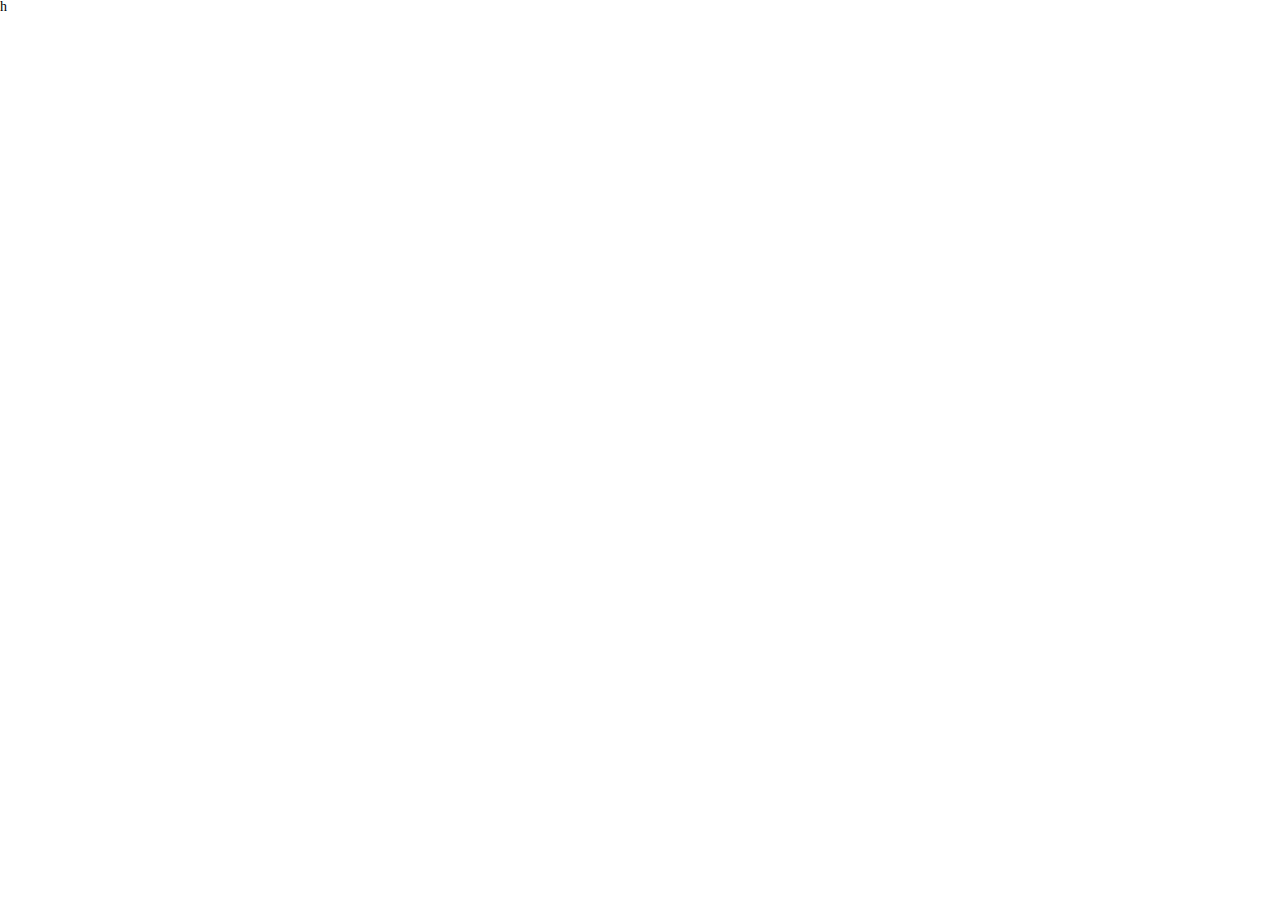
==== index.html @ a2f63a20 "start project" ====
<!DOCTYPE html><html lang="ru"> <head>	<title>Главная</title>	<meta charset="UTF-8">	<meta name="format-detection" content="telephone=no">	<link rel="stylesheet" href="css/style.min.css">	<link rel="shortcut icon" href="favicon.ico">	<!-- <meta name="robots" content="noindex, nofollow"> -->	<!-- <meta name="viewport" content="width=device-width, initial-scale=1.0, maximum-scale=1.0, user-scalable=0"> -->	<meta name="viewport" content="width=device-width, initial-scale=1.0"></head><body>	<div class="wrapper">		<header class="header">	<div class="header__content _container">	</div></header>		<main class="page">			h		</main>		<footer class="footer">	<div class="footer__content _container">	</div></footer>	</div>	<div class="popup popup_popup">	<div class="popup__content">		<div class="popup__body">			<div class="popup__close"></div>		</div>	</div></div><div class="popup popup_massagename-message">	<div class="popup__content">		<div class="popup__body">			<div class="popup__close"></div>		</div>	</div></div><div class="popup popup_video">	<div class="popup__content">		<div class="popup__body">			<div class="popup__close popup__close_video"></div>			<div class="popup__video _video"></div>		</div>	</div></div>	<!-- Swiper --><!-- <script src="https://unpkg.com/swiper/swiper-bundle.min.js"></script> --><script src="js/vendors.min.js"></script><script src="js/app.min.js"></script></body></html>
---- css/style.min.css ----
@charset "UTF-8";*{padding:0;margin:0;border:0}*,:after,:before{-webkit-box-sizing:border-box;box-sizing:border-box}:active,:focus{outline:0}a:active,a:focus{outline:0}aside,footer,header,nav,section{display:block}body,html{height:100%;min-width:320px}body{line-height:1;font-family:"";-ms-text-size-adjust:100%;-moz-text-size-adjust:100%;-webkit-text-size-adjust:100%}button,input,textarea{font-family:""}input::-ms-clear{display:none}button{cursor:pointer}button::-moz-focus-inner{padding:0;border:0}a,a:visited{text-decoration:none}a:hover{text-decoration:none}ul li{list-style:none}img{vertical-align:top}h1,h2,h3,h4,h5,h6{font-weight:inherit;font-size:inherit}body{color:#000;font-size:14px}body._lock{overflow:hidden}.wrapper{width:100%;min-height:100%;overflow:hidden;display:-webkit-box;display:-ms-flexbox;display:flex;-webkit-box-orient:vertical;-webkit-box-direction:normal;-ms-flex-direction:column;flex-direction:column}._container{max-width:1170px;margin:0 auto}.btn{display:-webkit-inline-box;display:-ms-inline-flexbox;display:inline-flex;padding:0 0}.btn._fw{width:100%}.select{position:relative}.select__item{position:relative}.select__title{color:#000;border:1px solid #d9d9d9;background-color:#fff;cursor:pointer;border-radius:4px}.select__value{display:-webkit-box;display:-ms-flexbox;display:flex;font-size:14px;height:30px;padding:0 15px;-webkit-box-align:center;-ms-flex-align:center;align-items:center;-webkit-box-pack:justify;-ms-flex-pack:justify;justify-content:space-between;-webkit-box-orient:horizontal;-webkit-box-direction:reverse;-ms-flex-direction:row-reverse;flex-direction:row-reverse}.select__value span{height:1em;overflow:hidden;display:-webkit-box;-webkit-line-clamp:1;-webkit-box-orient:vertical}.select__value:before{content:"";display:inline-block;-webkit-transition:all .3s ease 0s;-o-transition:all .3s ease 0s;transition:all .3s ease 0s;width:11px;height:7px;background:url(../img/icons/select.svg) center/100% no-repeat}.select__input{width:100%;background-color:transparent;height:100%}.select__options{color:#000;display:none;position:absolute;top:29px;border-radius:0 0 4px 4px;min-width:100%;left:0;background-color:#fff;border-top:0;border:1px solid #d9d9d9;border-top:0;font-size:14px;padding:10px 0 5px 0}.select__option{cursor:pointer;padding:5px 15px;margin:0}.select._active{z-index:5}.select._active .select__value:before{-webkit-transform:rotate(-180deg);-ms-transform:rotate(-180deg);transform:rotate(-180deg)}.select._active .select__options{display:block}input[type=email],input[type=tel],input[type=text],textarea{-webkit-appearance:none;-moz-appearance:none;appearance:none}.input{border-radius:0!important;width:100%;display:block;padding:0 20px}textarea.input{resize:none;padding:0 0}.checkbox{position:relative}.checkbox__input{position:absolute;width:0;height:0;opacity:0;visibility:hidden}.checkbox__input:checked+.checkbox__text:before{background:#fff url(../img/icons/check.svg) center no-repeat}.checkbox__text{display:-webkit-inline-box;display:-ms-inline-flexbox;display:inline-flex;-webkit-box-align:center;-ms-flex-align:center;align-items:center;position:relative;font-size:16px;color:#fff;letter-spacing:-.3px;line-height:calc(20 / 16);cursor:pointer}.checkbox__text:before{content:"";-ms-flex-item-align:start;align-self:flex-start;margin:0 14px 0 0;-webkit-box-flex:0;-ms-flex:0 0 20px;flex:0 0 20px;left:0;top:0;width:20px;height:18px;background:#fff;border:1px solid #a7a9ac}.checkbox a{color:#fff;text-decoration:underline}.checkbox._error .checkbox__text:before{border:1px solid #ee1212}.options{display:-webkit-box;display:-ms-flexbox;display:flex;-webkit-box-orient:vertical;-webkit-box-direction:normal;-ms-flex-direction:column;flex-direction:column;-webkit-box-align:start;-ms-flex-align:start;align-items:flex-start}.options__item{position:relative;cursor:pointer}.options__input{position:absolute;width:0;height:0;opacity:0;left:0;top:0;visibility:hidden}.options__input:checked+.options__text:after{-webkit-transform:scale(1);-ms-transform:scale(1);transform:scale(1)}.options__text{display:-webkit-inline-box;display:-ms-inline-flexbox;display:inline-flex;-webkit-box-align:center;-ms-flex-align:center;align-items:center;position:relative;font-size:16px;color:#fff;letter-spacing:-.3px;line-height:calc(20 / 16)}.options__text:before{content:"";-ms-flex-item-align:start;align-self:flex-start;margin:0 14px 0 0;-webkit-box-flex:0;-ms-flex:0 0 20px;flex:0 0 20px;left:0;top:0;border-radius:50%;width:20px;height:18px;background:#fff;border:1px solid #a7a9ac}.options__text:after{content:"";-webkit-transition:all .3s ease 0s;-o-transition:all .3s ease 0s;transition:all .3s ease 0s;-webkit-transform:scale(0);-ms-transform:scale(0);transform:scale(0);width:10px;height:10px;border-radius:50%;background-color:#77243a;position:absolute;left:5px;top:4px}.rating{display:-webkit-box;display:-ms-flexbox;display:flex;-webkit-box-align:end;-ms-flex-align:end;align-items:flex-end;font-size:40px;line-height:.75;-webkit-transition:opacity .3s ease 0s;-o-transition:opacity .3s ease 0s;transition:opacity .3s ease 0s}.rating.rating_sending{opacity:.2}.rating.rating_set .rating__active,.rating.rating_set .rating__item{cursor:pointer}.rating__body{position:relative}.rating__body::before{content:"★★★★★";display:block}.rating__active{position:absolute;width:0%;height:100%;top:0;left:0;overflow:hidden}.rating__active::before{content:"★★★★★";position:absolute;width:100%;height:100%;top:0;left:0;color:#ffd300}.rating__items{display:-webkit-box;display:-ms-flexbox;display:flex;position:absolute;width:100%;height:100%;top:0;left:0}.rating__item{-webkit-box-flex:0;-ms-flex:0 0 20%;flex:0 0 20%;height:100%;opacity:0}.rating__value{font-size:50%;line-height:1;padding:0 0 0 10px}.quantity{width:88px;height:40px;display:-webkit-box;display:-ms-flexbox;display:flex;border:1px solid rgba(166,166,166,.45)}.quantity__button{-webkit-box-flex:0;-ms-flex:0 0 30px;flex:0 0 30px;position:relative;cursor:pointer}.quantity__button::after,.quantity__button::before{content:"";position:absolute;top:50%;left:50%;-webkit-transition:all .3s ease 0s;-o-transition:all .3s ease 0s;transition:all .3s ease 0s;margin:0 0 0 -4.5px;background-color:#a6a6a6;width:9px;height:1px}.quantity__button_plus::before{-webkit-transform:rotate(-90deg);-ms-transform:rotate(-90deg);transform:rotate(-90deg)}.quantity__input{-webkit-box-flex:1;-ms-flex:1 1 auto;flex:1 1 auto}.quantity__input input{height:100%;color:#a6a6a6;font-size:12px;width:100%;text-align:center}.row:after{display:block;content:"";clear:both}.rub:after{content:"₽"}ol.counter{list-style-type:none;counter-reset:item}ol.counter li{position:relative;padding:0 0 0 45px}ol.counter li:before{counter-increment:item;content:counter(item);position:absolute;left:0;top:0;color:#818181;font-size:14px;font-weight:700;text-align:center;line-height:26px;border-radius:50%;width:28px;height:28px;border:1px solid #4274bb}.ellipsis{display:block;overflow:hidden;width:100%;white-space:nowrap;-o-text-overflow:ellipsis;text-overflow:ellipsis}.es{overflow:hidden;white-space:nowrap;-o-text-overflow:ellipsis;text-overflow:ellipsis}.table{display:table;font-size:0;width:100%}.trow{display:table-row}.cell{display:table-cell}.cell.full{width:100%}._ibg{position:relative}._ibg img{position:absolute;width:100%;height:100%;top:0;left:0;-o-object-fit:cover;object-fit:cover}body.ie ._ibg{background-position:center;background-size:cover;background-repeat:no-repeat}body.ie ._ibg img{width:0;height:0;opacity:0;visibility:hidden}._video{position:relative;overflow:hidden;height:0;padding-bottom:56.25%}._video embed,._video iframe,._video object,._video video{position:absolute;top:0;left:0;width:100%;height:100%}.videobg embed,.videobg iframe,.videobg object,.videobg video{position:fixed;top:50%;left:50%;min-width:100%;min-height:100%;width:auto;height:auto;z-index:-100;-webkit-transform:translateX(-50%) translateY(-50%);-ms-transform:translateX(-50%) translateY(-50%);transform:translateX(-50%) translateY(-50%);background-size:cover}._more-content{-webkit-transition:all .3s ease 0s;-o-transition:all .3s ease 0s;transition:all .3s ease 0s;overflow:hidden}._more-link{cursor:pointer}._more-link span{font-style:normal}._more-link span:first-child{display:block}._more-link span:last-child{display:none}._more-link._active span{font-style:normal}._more-link._active span:first-child{display:none}._more-link._active span:last-child{display:block}#map{background:url(../img/icons/loading.gif) center/50px no-repeat}._swiper{overflow:hidden}._swiper .swiper-wrapper{width:100%;height:100%;-webkit-box-sizing:content-box;box-sizing:content-box;display:-webkit-box;display:-ms-flexbox;display:flex;position:relative}._swiper.swiper-container-vertical .swiper-wrapper{-webkit-box-orient:vertical;-webkit-box-direction:normal;-ms-flex-direction:column;flex-direction:column}._swiper.swiper-container-autoheight .swiper-wrapper{-webkit-box-align:start;-ms-flex-align:start;align-items:flex-start}.swiper-container-initialized .swiper-slide{-ms-flex-negative:0;flex-shrink:0}.swiper-container-android .swiper-slide,.swiper-container-android .swiper-wrapper{-webkit-transform:translate3d(0,0,0);transform:translate3d(0,0,0)}.swiper-button-lock{display:none!important}._tabs-block{display:none}._tabs-block._active{display:block}.mirror{-webkit-transform:scale(-1,1);-ms-transform:scale(-1,1);transform:scale(-1,1)}.nicescroll-rails{z-index:1000!important}._custom-scroll{position:fixed;right:0;top:0;width:3px;height:100%;z-index:1000}._custom-scroll__line{background-color:rgba(0,0,0,.5);border-radius:3px 0 0 3px;position:relative;left:0;top:0;width:100%}.popup{-webkit-overflow-scrolling:touch;z-index:100;padding:30px 10px;position:fixed;top:0;left:0;width:100%;height:100%;-webkit-transition:visibility .8s ease 0s;-o-transition:visibility .8s ease 0s;transition:visibility .8s ease 0s;visibility:hidden}.popup::before{content:"";background-color:rgba(0,0,0,.9);position:fixed;width:100%;height:100%;top:0;left:0;opacity:0;-webkit-transition:opacity .8s ease 0s;-o-transition:opacity .8s ease 0s;transition:opacity .8s ease 0s}.popup.show{visibility:visible;overflow:auto}.popup.show::before{opacity:1}.popup.show .popup__body{-webkit-transform:scale(1);-ms-transform:scale(1);transform:scale(1)}.popup._active{overflow:auto;visibility:visible}.popup._active::before{opacity:1}.popup._active .popup__body{-webkit-transition:all .3s ease .2s;-o-transition:all .3s ease .2s;transition:all .3s ease .2s;-webkit-transform:scale(1);-ms-transform:scale(1);transform:scale(1)}.popup__content{display:-webkit-box;display:-ms-flexbox;display:flex;-webkit-box-orient:vertical;-webkit-box-direction:normal;-ms-flex-direction:column;flex-direction:column;-webkit-box-align:center;-ms-flex-align:center;align-items:center;min-height:100%;-webkit-box-flex:1;-ms-flex:1 1 auto;flex:1 1 auto;width:100%;display:flex;-webkit-box-pack:center;-ms-flex-pack:center;justify-content:center;align-items:center}.popup__body{-webkit-transform:scale(0);-ms-transform:scale(0);transform:scale(0);-webkit-transition:all .3s ease 0s;-o-transition:all .3s ease 0s;transition:all .3s ease 0s;background-color:#fff;padding:50px;width:100%;max-width:800px}.popup__close{width:15px;height:15px;position:absolute;top:0;right:0;cursor:pointer;z-index:30;background:url(../img/icons/close.svg) 0 0 no-repeat}.page{-webkit-box-flex:1;-ms-flex:1 1 auto;flex:1 1 auto}@media (min-width:991.98px){.quantity__button:hover::after,.quantity__button:hover::before{background-color:rgba(0,0,0,.5)}}@media (min-width:992px){.select__option:hover{background:#d9d9d9}.checkbox a:hover{text-decoration:none}}@media (max-width:1182px){._container{max-width:970px}}@media (max-width:991.98px){._container{max-width:750px}.select__title{font-size:18px}.select__options{font-size:18px}}@media (max-width:767.98px){._container{max-width:none;padding:0 10px}}
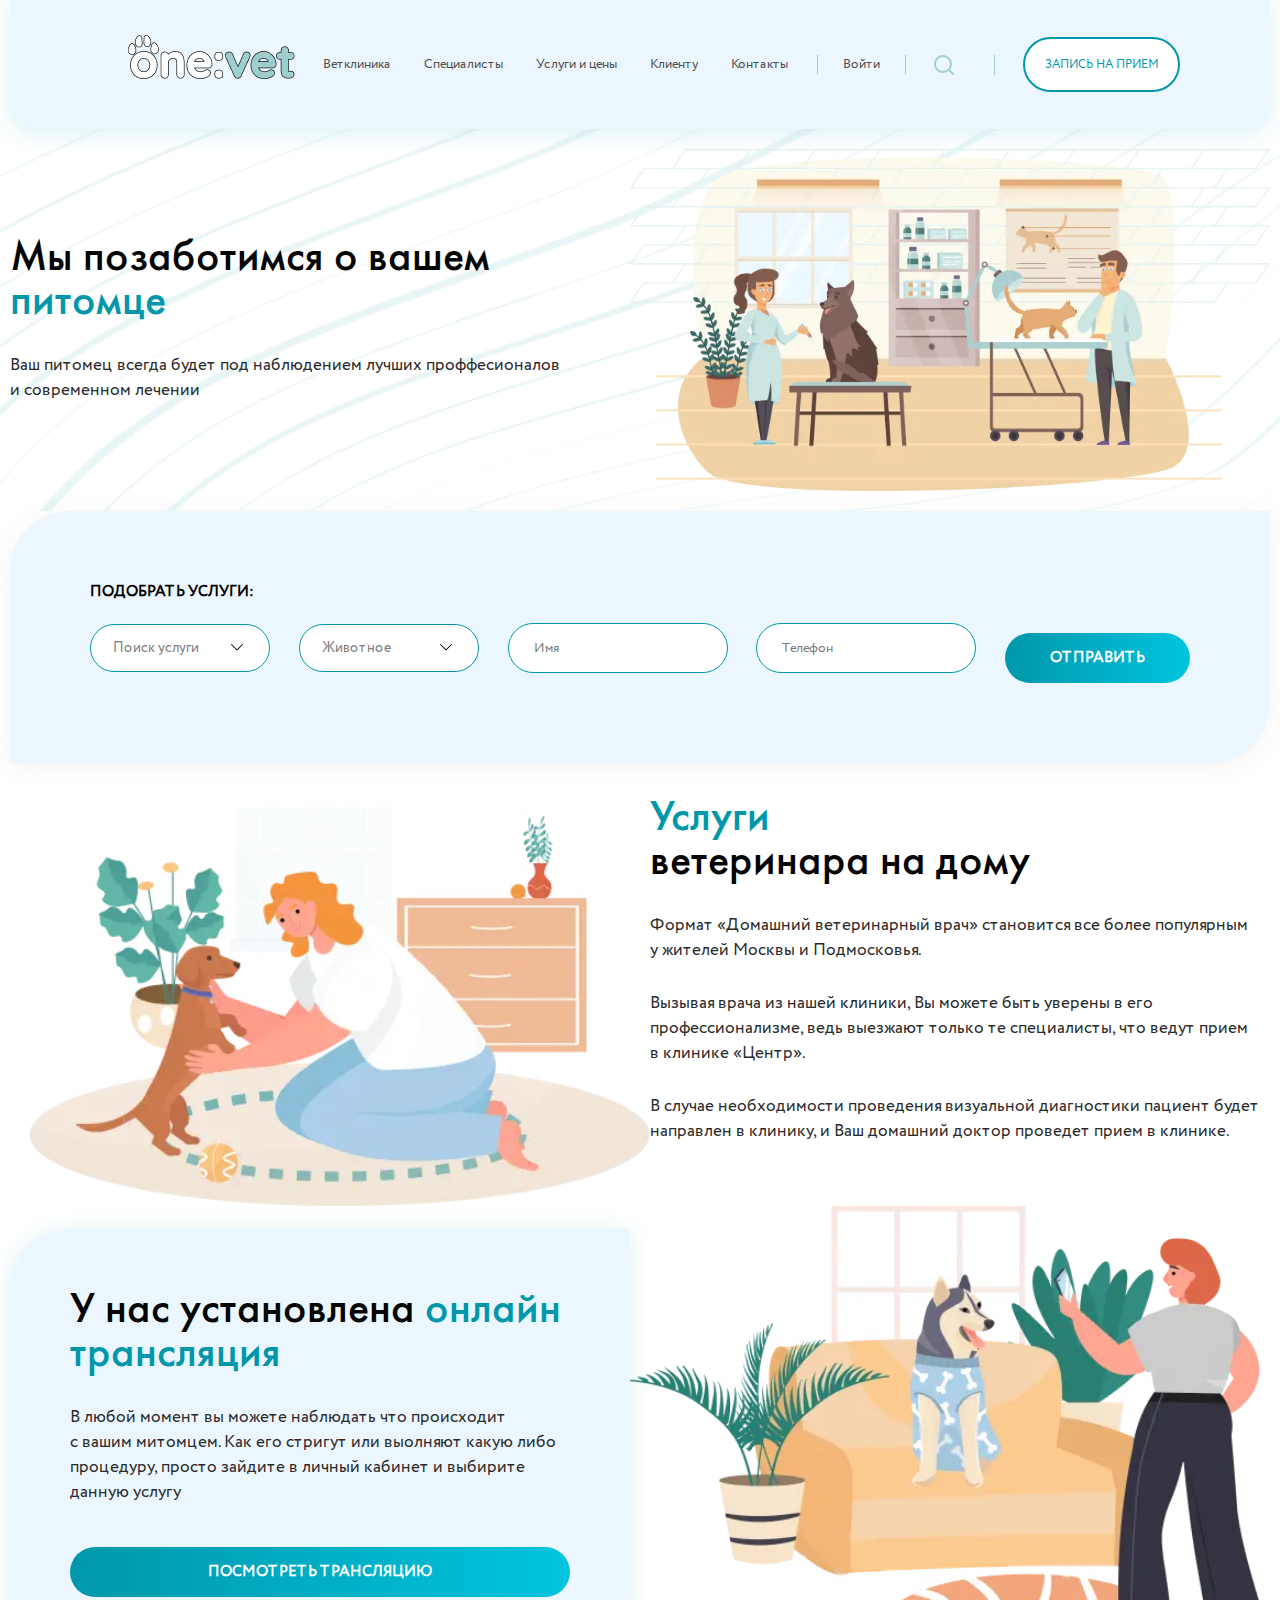
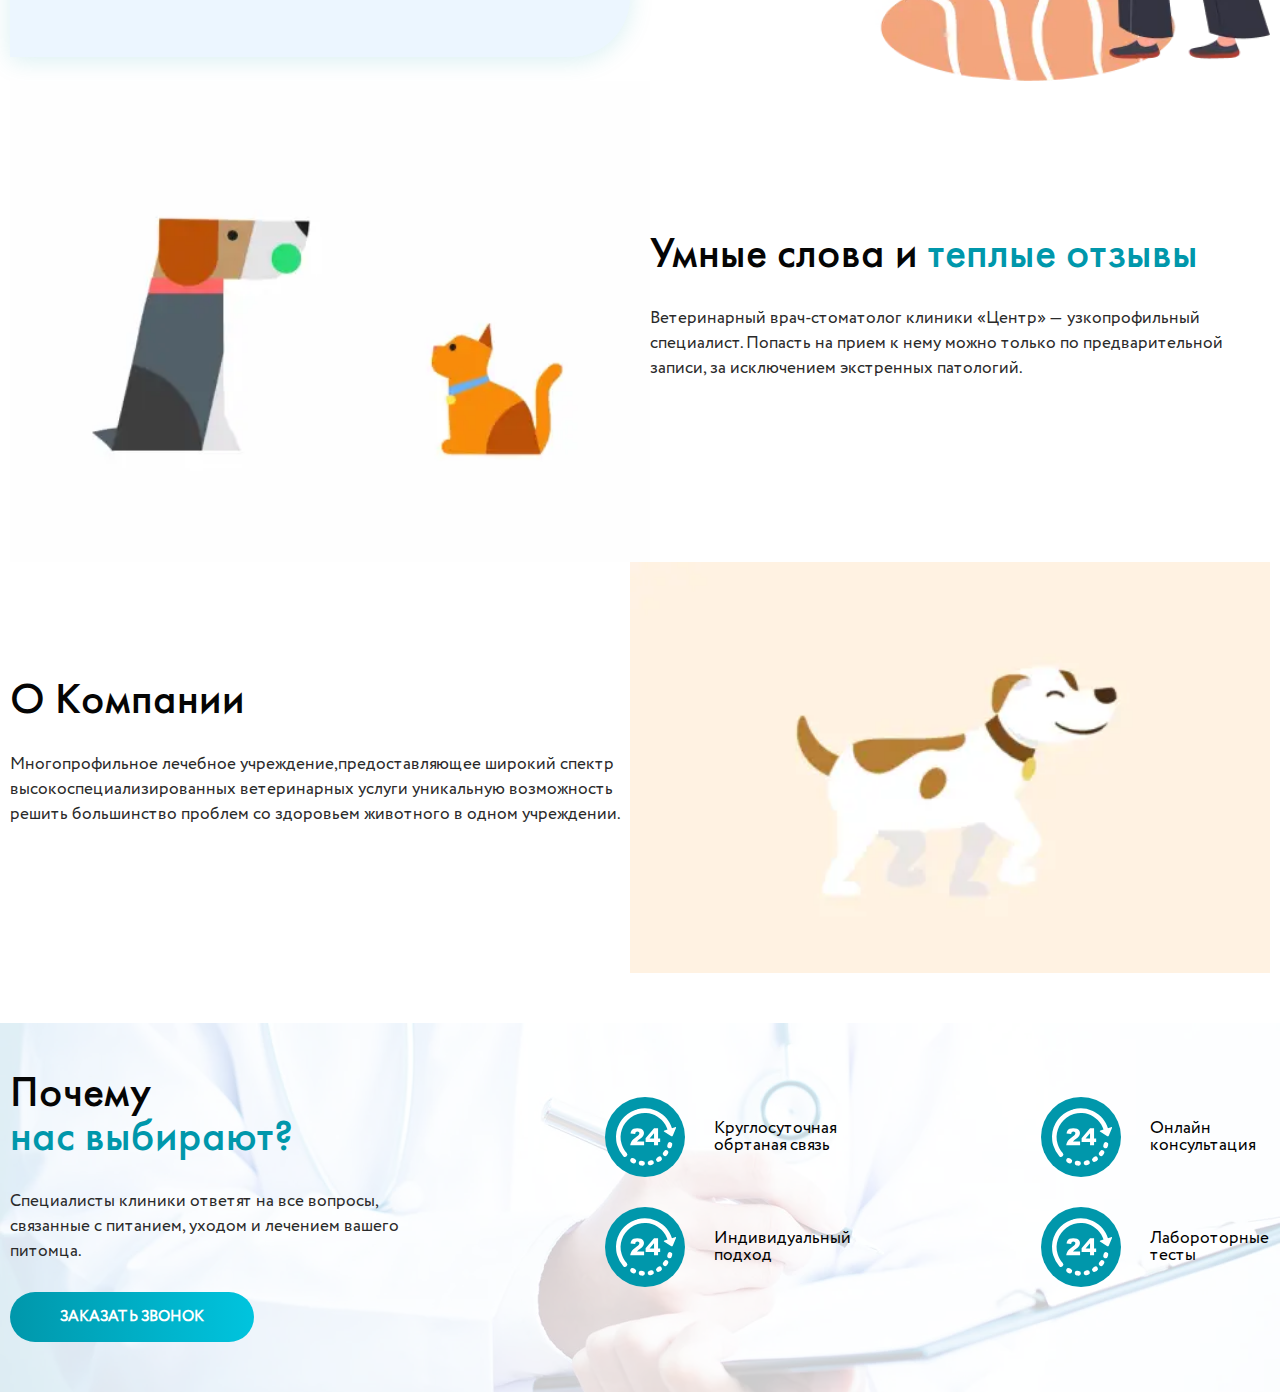
==== commit d0364dc6: "added first blocks" ====
--- a/index.html
+++ b/index.html
@@ -1,7 +1,7 @@
 <!DOCTYPE html> <html lang="ru">  <head>-	<title>Главная</title>+	<title>OneNet</title> 	<meta charset="UTF-8"> 	<meta name="format-detection" content="telephone=no"> 	<link rel="stylesheet" href="css/style.min.css">@@ -15,11 +15,239 @@
 	<div class="wrapper"> 		<header class="header"> 	<div class="header__content _container">-+		<div class="header__menu menu">+			<div class="menu__icon icon-menu">+				<span></span>+				<span></span>+				<span></span>+			</div>+			<div class="header-logo">+				<a href="#"><picture><source srcset="img/home/logo.webp" type="image/webp"><img src="img/home/logo.png" alt="Logo"></picture></a>+			</div>+			<nav class="menu__body">+				<ul class="menu__list">+					<li><a href="#" class="menu__link">+							Ветклиника+						</a></li>+					<li><a href="#" class="menu__link">+							Специалисты+						</a></li>+					<li><a href="#" class="menu__link">+							Услуги и цены+						</a></li>+					<li><a href="#" class="menu__link">+							Клиенту+						</a></li>+					<li><a href="#" class="menu__link">+							Контакты+						</a></li>+				</ul>+			</nav>+			<div class="header-enter">+				<a href="#" class="menu__link">+					Войти+				</a></li>+			</div>+			<div class="header-search">+				<a href="#" class="menu__link">+					<picture><source srcset="img/icons/03.svg" type="image/webp"><img src="img/icons/03.svg" alt="Search"></picture>+				</a></li>+			</div>+			<div class="header-order">+				<a href="#">Запись на прием</a>+			</div>+		</div> 	</div> </header> 		<main class="page">-			h+			<div class="sec1-bg">+				<section class="sec1 _container">+					<div class="sec1-text">+						<h1 class="sec1-title title">+							Мы&nbsp;позаботимся+							о&nbsp;вашем <span>питомце</span>+						</h1>+						<div class="sec1-about text">+							Ваш питомец всегда будет под+							наблюдением лучших проффесионалов+							и&nbsp;современном лечении+						</div>+					</div>+					<div class="sec1-photo">+						<picture><source srcset="img/home/01.webp" type="image/webp"><img src="img/home/01.png" alt="Photo" class="sec-img"></picture>+					</div>+				</section>+			</div>+			<section class="sec2 _container">+				<div class="sec-2-text">+					Подобрать услуги:+				</div>+				<form action="#">+					<div class="sec2-form">+						<div class="select1">+							<select name="form[]" class="form">+								<option value="1" selected="selected">Поиск услуги</option>+								<option value="2">Поиск услуги</option>+								<option value="3">Поиск услуги</option>+								<option value="4">Поиск услуги</option>+							</select>+						</div>+						<div class="select2">+							<select name="form[]" class="form2">+								<option value="1" selected="selected">Животное</option>+								<option value="2">Животное</option>+								<option value="3">Животное</option>+								<option value="4">Животное</option>+							</select>+						</div>+						<div class="input1">+							<input autocomplete="off" type="text" name="form[]" data-error="Ошибка" data-value="Имя"+								class="input">+						</div>+						<div class="input2">+							<input autocomplete="off" type="text" name="form[]" data-error="Ошибка" data-value="Телефон"+								class="input">+						</div>+						<div class="button1">+							<button type="submit" class="form__btn btn">ОТПРАВИТЬ</button>+						</div>+					</div>+				</form>+			</section>+			<section class="sec3 _container">+				<div class="sec3-photo">+					<picture><source srcset="img/home/02.webp" type="image/webp"><img src="img/home/02.png" alt="Photo" class="sec-img"></picture>+				</div>+				<div class="sec3-text">+					<h2 class="sec3-title title">+						<span>Услуги</span><br>+						ветеринара на&nbsp;дому+					</h2>+					<div class="sec3-about text">+						Формат &laquo;Домашний ветеринарный врач&raquo; становится все более популярным у&nbsp;жителей Москвы+						и&nbsp;Подмосковья.+					</div>+					<div class="sec3-about text">+						Вызывая врача из&nbsp;нашей клиники, Вы&nbsp;можете быть уверены в&nbsp;его профессионализме, ведь+						выезжают только те&nbsp;специалисты, что ведут прием в&nbsp;клинике &laquo;Центр&raquo;.+					</div>+					<div class="sec3-about text">+						В&nbsp;случае необходимости проведения визуальной диагностики пациент будет направлен в&nbsp;клинику,+						и&nbsp;Ваш домашний доктор проведет прием в&nbsp;клинике.+					</div>+				</div>+			</section>+			<section class="sec4 _container">+				<div class="sec4-text">+					<h2 class="sec4-title title">+						У&nbsp;нас установлена+						<span>онлайн трансляция</span>+					</h2>+					<div class="sec4-about text">+						В&nbsp;любой момент вы&nbsp;можете наблюдать что происходит с&nbsp;вашим митомцем. Как его стригут или+						выолняют какую либо процедуру, просто зайдите+						в&nbsp;личный кабинет и&nbsp;выбирите данную услугу+					</div>+					<div class="sec4-link">+						<a href="#" class="sec-link">+							ПОСМОТРЕТЬ ТРАНСЛЯЦИЮ+						</a>+					</div>+				</div>+				<div class="sec4-photo">+					<picture><source srcset="img/home/03.webp" type="image/webp"><img src="img/home/03.png" alt="Photo" class="sec-img"></picture>+				</div>+			</section>+			<section class="sec5 sec3 _container">+				<div class="sec3-photo">+					<picture><source srcset="img/home/04.webp" type="image/webp"><img src="img/home/04.png" alt="Photo" class="sec-img"></picture>+				</div>+				<div class="sec3-text">+					<h2 class="sec3-title title">+						Умные слова+						и&nbsp;<span>теплые отзывы</span>+					</h2>+					<div class="sec3-about text">+						Ветеринарный врач-стоматолог клиники+						&laquo;Центр&raquo;&nbsp;&mdash; узкопрофильный специалист.+						Попасть на&nbsp;прием к&nbsp;нему можно только по&nbsp;предварительной записи, за&nbsp;исключением+						экстренных патологий.+					</div>+				</div>+			</section>+			<section class="sec6 sec3 _container">+				<div class="sec3-text">+					<h2 class="sec3-title title">+						О Компании</span>+					</h2>+					<div class="sec3-about text">+						Многопрофильное лечебное учреждение,предоставляющее широкий спектр высокоспециализированных+						ветеринарных+						услуги уникальную возможность решить большинство+						проблем со&nbsp;здоровьем животного в&nbsp;одном учреждении.+					</div>+				</div>+				<div class="sec3-photo">+					<picture><source srcset="img/home/05.webp" type="image/webp"><img src="img/home/05.png" alt="Photo" class="sec-img"></picture>+				</div>+			</section>+			<section class="sec7">+				<div class="sec-7 _container">+					<div class="sec7-text">+						<h2 class="sec7-title title">+							Почему <br>+							<span>нас выбирают?</span>+						</h2>+						<div class="sec7-about text">+							Специалисты клиники ответят на&nbsp;все вопросы, связанные с&nbsp;питанием, уходом и&nbsp;лечением+							вашего питомца.+						</div>+						<div class="sec7-link">+							<a href="#" class="sec-link">+								ЗАКАЗАТЬ ЗВОНОК+							</a>+						</div>+					</div>+					<div class="sec7-items">+						<div class="sec7-item">+							<div class="sec7-img">+								<picture><source srcset="img/icons/02.svg" type="image/webp"><img src="img/icons/02.svg" alt="24 hours"></picture>+							</div>+							<div class="sec7-item_text">+								Круглосуточная+								обртаная связь+							</div>+						</div>+						<div class="sec7-item">+							<div class="sec7-img">+								<picture><source srcset="img/icons/02.svg" type="image/webp"><img src="img/icons/02.svg" alt="24 hours"></picture>+							</div>+							<div class="sec7-item_text">+								Онлайн+								консультация+							</div>+						</div>+						<div class="sec7-item">+							<div class="sec7-img">+								<picture><source srcset="img/icons/02.svg" type="image/webp"><img src="img/icons/02.svg" alt="24 hours"></picture>+							</div>+							<div class="sec7-item_text">+								Индивидуальный+								подход+							</div>+						</div>+						<div class="sec7-item">+							<div class="sec7-img">+								<picture><source srcset="img/icons/02.svg" type="image/webp"><img src="img/icons/02.svg" alt="24 hours"></picture>+							</div>+							<div class="sec7-item_text">+								Лабороторные+								тесты+							</div>+						</div>+					</div>+				</div>+			</section> 		</main> 		<footer class="footer"> 	<div class="footer__content _container">--- a/css/style.min.css
+++ b/css/style.min.css
@@ -1 +1 @@
-@charset "UTF-8";*{padding:0;margin:0;border:0}*,:after,:before{-webkit-box-sizing:border-box;box-sizing:border-box}:active,:focus{outline:0}a:active,a:focus{outline:0}aside,footer,header,nav,section{display:block}body,html{height:100%;min-width:320px}body{line-height:1;font-family:"";-ms-text-size-adjust:100%;-moz-text-size-adjust:100%;-webkit-text-size-adjust:100%}button,input,textarea{font-family:""}input::-ms-clear{display:none}button{cursor:pointer}button::-moz-focus-inner{padding:0;border:0}a,a:visited{text-decoration:none}a:hover{text-decoration:none}ul li{list-style:none}img{vertical-align:top}h1,h2,h3,h4,h5,h6{font-weight:inherit;font-size:inherit}body{color:#000;font-size:14px}body._lock{overflow:hidden}.wrapper{width:100%;min-height:100%;overflow:hidden;display:-webkit-box;display:-ms-flexbox;display:flex;-webkit-box-orient:vertical;-webkit-box-direction:normal;-ms-flex-direction:column;flex-direction:column}._container{max-width:1170px;margin:0 auto}.btn{display:-webkit-inline-box;display:-ms-inline-flexbox;display:inline-flex;padding:0 0}.btn._fw{width:100%}.select{position:relative}.select__item{position:relative}.select__title{color:#000;border:1px solid #d9d9d9;background-color:#fff;cursor:pointer;border-radius:4px}.select__value{display:-webkit-box;display:-ms-flexbox;display:flex;font-size:14px;height:30px;padding:0 15px;-webkit-box-align:center;-ms-flex-align:center;align-items:center;-webkit-box-pack:justify;-ms-flex-pack:justify;justify-content:space-between;-webkit-box-orient:horizontal;-webkit-box-direction:reverse;-ms-flex-direction:row-reverse;flex-direction:row-reverse}.select__value span{height:1em;overflow:hidden;display:-webkit-box;-webkit-line-clamp:1;-webkit-box-orient:vertical}.select__value:before{content:"";display:inline-block;-webkit-transition:all .3s ease 0s;-o-transition:all .3s ease 0s;transition:all .3s ease 0s;width:11px;height:7px;background:url(../img/icons/select.svg) center/100% no-repeat}.select__input{width:100%;background-color:transparent;height:100%}.select__options{color:#000;display:none;position:absolute;top:29px;border-radius:0 0 4px 4px;min-width:100%;left:0;background-color:#fff;border-top:0;border:1px solid #d9d9d9;border-top:0;font-size:14px;padding:10px 0 5px 0}.select__option{cursor:pointer;padding:5px 15px;margin:0}.select._active{z-index:5}.select._active .select__value:before{-webkit-transform:rotate(-180deg);-ms-transform:rotate(-180deg);transform:rotate(-180deg)}.select._active .select__options{display:block}input[type=email],input[type=tel],input[type=text],textarea{-webkit-appearance:none;-moz-appearance:none;appearance:none}.input{border-radius:0!important;width:100%;display:block;padding:0 20px}textarea.input{resize:none;padding:0 0}.checkbox{position:relative}.checkbox__input{position:absolute;width:0;height:0;opacity:0;visibility:hidden}.checkbox__input:checked+.checkbox__text:before{background:#fff url(../img/icons/check.svg) center no-repeat}.checkbox__text{display:-webkit-inline-box;display:-ms-inline-flexbox;display:inline-flex;-webkit-box-align:center;-ms-flex-align:center;align-items:center;position:relative;font-size:16px;color:#fff;letter-spacing:-.3px;line-height:calc(20 / 16);cursor:pointer}.checkbox__text:before{content:"";-ms-flex-item-align:start;align-self:flex-start;margin:0 14px 0 0;-webkit-box-flex:0;-ms-flex:0 0 20px;flex:0 0 20px;left:0;top:0;width:20px;height:18px;background:#fff;border:1px solid #a7a9ac}.checkbox a{color:#fff;text-decoration:underline}.checkbox._error .checkbox__text:before{border:1px solid #ee1212}.options{display:-webkit-box;display:-ms-flexbox;display:flex;-webkit-box-orient:vertical;-webkit-box-direction:normal;-ms-flex-direction:column;flex-direction:column;-webkit-box-align:start;-ms-flex-align:start;align-items:flex-start}.options__item{position:relative;cursor:pointer}.options__input{position:absolute;width:0;height:0;opacity:0;left:0;top:0;visibility:hidden}.options__input:checked+.options__text:after{-webkit-transform:scale(1);-ms-transform:scale(1);transform:scale(1)}.options__text{display:-webkit-inline-box;display:-ms-inline-flexbox;display:inline-flex;-webkit-box-align:center;-ms-flex-align:center;align-items:center;position:relative;font-size:16px;color:#fff;letter-spacing:-.3px;line-height:calc(20 / 16)}.options__text:before{content:"";-ms-flex-item-align:start;align-self:flex-start;margin:0 14px 0 0;-webkit-box-flex:0;-ms-flex:0 0 20px;flex:0 0 20px;left:0;top:0;border-radius:50%;width:20px;height:18px;background:#fff;border:1px solid #a7a9ac}.options__text:after{content:"";-webkit-transition:all .3s ease 0s;-o-transition:all .3s ease 0s;transition:all .3s ease 0s;-webkit-transform:scale(0);-ms-transform:scale(0);transform:scale(0);width:10px;height:10px;border-radius:50%;background-color:#77243a;position:absolute;left:5px;top:4px}.rating{display:-webkit-box;display:-ms-flexbox;display:flex;-webkit-box-align:end;-ms-flex-align:end;align-items:flex-end;font-size:40px;line-height:.75;-webkit-transition:opacity .3s ease 0s;-o-transition:opacity .3s ease 0s;transition:opacity .3s ease 0s}.rating.rating_sending{opacity:.2}.rating.rating_set .rating__active,.rating.rating_set .rating__item{cursor:pointer}.rating__body{position:relative}.rating__body::before{content:"★★★★★";display:block}.rating__active{position:absolute;width:0%;height:100%;top:0;left:0;overflow:hidden}.rating__active::before{content:"★★★★★";position:absolute;width:100%;height:100%;top:0;left:0;color:#ffd300}.rating__items{display:-webkit-box;display:-ms-flexbox;display:flex;position:absolute;width:100%;height:100%;top:0;left:0}.rating__item{-webkit-box-flex:0;-ms-flex:0 0 20%;flex:0 0 20%;height:100%;opacity:0}.rating__value{font-size:50%;line-height:1;padding:0 0 0 10px}.quantity{width:88px;height:40px;display:-webkit-box;display:-ms-flexbox;display:flex;border:1px solid rgba(166,166,166,.45)}.quantity__button{-webkit-box-flex:0;-ms-flex:0 0 30px;flex:0 0 30px;position:relative;cursor:pointer}.quantity__button::after,.quantity__button::before{content:"";position:absolute;top:50%;left:50%;-webkit-transition:all .3s ease 0s;-o-transition:all .3s ease 0s;transition:all .3s ease 0s;margin:0 0 0 -4.5px;background-color:#a6a6a6;width:9px;height:1px}.quantity__button_plus::before{-webkit-transform:rotate(-90deg);-ms-transform:rotate(-90deg);transform:rotate(-90deg)}.quantity__input{-webkit-box-flex:1;-ms-flex:1 1 auto;flex:1 1 auto}.quantity__input input{height:100%;color:#a6a6a6;font-size:12px;width:100%;text-align:center}.row:after{display:block;content:"";clear:both}.rub:after{content:"₽"}ol.counter{list-style-type:none;counter-reset:item}ol.counter li{position:relative;padding:0 0 0 45px}ol.counter li:before{counter-increment:item;content:counter(item);position:absolute;left:0;top:0;color:#818181;font-size:14px;font-weight:700;text-align:center;line-height:26px;border-radius:50%;width:28px;height:28px;border:1px solid #4274bb}.ellipsis{display:block;overflow:hidden;width:100%;white-space:nowrap;-o-text-overflow:ellipsis;text-overflow:ellipsis}.es{overflow:hidden;white-space:nowrap;-o-text-overflow:ellipsis;text-overflow:ellipsis}.table{display:table;font-size:0;width:100%}.trow{display:table-row}.cell{display:table-cell}.cell.full{width:100%}._ibg{position:relative}._ibg img{position:absolute;width:100%;height:100%;top:0;left:0;-o-object-fit:cover;object-fit:cover}body.ie ._ibg{background-position:center;background-size:cover;background-repeat:no-repeat}body.ie ._ibg img{width:0;height:0;opacity:0;visibility:hidden}._video{position:relative;overflow:hidden;height:0;padding-bottom:56.25%}._video embed,._video iframe,._video object,._video video{position:absolute;top:0;left:0;width:100%;height:100%}.videobg embed,.videobg iframe,.videobg object,.videobg video{position:fixed;top:50%;left:50%;min-width:100%;min-height:100%;width:auto;height:auto;z-index:-100;-webkit-transform:translateX(-50%) translateY(-50%);-ms-transform:translateX(-50%) translateY(-50%);transform:translateX(-50%) translateY(-50%);background-size:cover}._more-content{-webkit-transition:all .3s ease 0s;-o-transition:all .3s ease 0s;transition:all .3s ease 0s;overflow:hidden}._more-link{cursor:pointer}._more-link span{font-style:normal}._more-link span:first-child{display:block}._more-link span:last-child{display:none}._more-link._active span{font-style:normal}._more-link._active span:first-child{display:none}._more-link._active span:last-child{display:block}#map{background:url(../img/icons/loading.gif) center/50px no-repeat}._swiper{overflow:hidden}._swiper .swiper-wrapper{width:100%;height:100%;-webkit-box-sizing:content-box;box-sizing:content-box;display:-webkit-box;display:-ms-flexbox;display:flex;position:relative}._swiper.swiper-container-vertical .swiper-wrapper{-webkit-box-orient:vertical;-webkit-box-direction:normal;-ms-flex-direction:column;flex-direction:column}._swiper.swiper-container-autoheight .swiper-wrapper{-webkit-box-align:start;-ms-flex-align:start;align-items:flex-start}.swiper-container-initialized .swiper-slide{-ms-flex-negative:0;flex-shrink:0}.swiper-container-android .swiper-slide,.swiper-container-android .swiper-wrapper{-webkit-transform:translate3d(0,0,0);transform:translate3d(0,0,0)}.swiper-button-lock{display:none!important}._tabs-block{display:none}._tabs-block._active{display:block}.mirror{-webkit-transform:scale(-1,1);-ms-transform:scale(-1,1);transform:scale(-1,1)}.nicescroll-rails{z-index:1000!important}._custom-scroll{position:fixed;right:0;top:0;width:3px;height:100%;z-index:1000}._custom-scroll__line{background-color:rgba(0,0,0,.5);border-radius:3px 0 0 3px;position:relative;left:0;top:0;width:100%}.popup{-webkit-overflow-scrolling:touch;z-index:100;padding:30px 10px;position:fixed;top:0;left:0;width:100%;height:100%;-webkit-transition:visibility .8s ease 0s;-o-transition:visibility .8s ease 0s;transition:visibility .8s ease 0s;visibility:hidden}.popup::before{content:"";background-color:rgba(0,0,0,.9);position:fixed;width:100%;height:100%;top:0;left:0;opacity:0;-webkit-transition:opacity .8s ease 0s;-o-transition:opacity .8s ease 0s;transition:opacity .8s ease 0s}.popup.show{visibility:visible;overflow:auto}.popup.show::before{opacity:1}.popup.show .popup__body{-webkit-transform:scale(1);-ms-transform:scale(1);transform:scale(1)}.popup._active{overflow:auto;visibility:visible}.popup._active::before{opacity:1}.popup._active .popup__body{-webkit-transition:all .3s ease .2s;-o-transition:all .3s ease .2s;transition:all .3s ease .2s;-webkit-transform:scale(1);-ms-transform:scale(1);transform:scale(1)}.popup__content{display:-webkit-box;display:-ms-flexbox;display:flex;-webkit-box-orient:vertical;-webkit-box-direction:normal;-ms-flex-direction:column;flex-direction:column;-webkit-box-align:center;-ms-flex-align:center;align-items:center;min-height:100%;-webkit-box-flex:1;-ms-flex:1 1 auto;flex:1 1 auto;width:100%;display:flex;-webkit-box-pack:center;-ms-flex-pack:center;justify-content:center;align-items:center}.popup__body{-webkit-transform:scale(0);-ms-transform:scale(0);transform:scale(0);-webkit-transition:all .3s ease 0s;-o-transition:all .3s ease 0s;transition:all .3s ease 0s;background-color:#fff;padding:50px;width:100%;max-width:800px}.popup__close{width:15px;height:15px;position:absolute;top:0;right:0;cursor:pointer;z-index:30;background:url(../img/icons/close.svg) 0 0 no-repeat}.page{-webkit-box-flex:1;-ms-flex:1 1 auto;flex:1 1 auto}@media (min-width:991.98px){.quantity__button:hover::after,.quantity__button:hover::before{background-color:rgba(0,0,0,.5)}}@media (min-width:992px){.select__option:hover{background:#d9d9d9}.checkbox a:hover{text-decoration:none}}@media (max-width:1182px){._container{max-width:970px}}@media (max-width:991.98px){._container{max-width:750px}.select__title{font-size:18px}.select__options{font-size:18px}}@media (max-width:767.98px){._container{max-width:none;padding:0 10px}}+@charset "UTF-8";@font-face{font-family:Circe-Regular;font-display:swap;src:url(../fonts/Circe-Regular.woff) format("woff"),url(../fonts/Circe-Regular.woff2) format("woff2");font-weight:400;font-style:normal}@font-face{font-family:FuturaMediumC;font-display:swap;src:url(../fonts/FuturaMediumC.woff) format("woff"),url(../fonts/FuturaMediumC.woff2) format("woff2");font-weight:400;font-style:normal}*{padding:0;margin:0;border:0}*,:after,:before{-webkit-box-sizing:border-box;box-sizing:border-box}:active,:focus{outline:0}a:active,a:focus{outline:0}aside,footer,header,nav,section{display:block}body,html{height:100%;min-width:320px}body{line-height:1;font-family:Circe-regular;-ms-text-size-adjust:100%;-moz-text-size-adjust:100%;-webkit-text-size-adjust:100%}button,input,textarea{font-family:Circe-regular}input::-ms-clear{display:none}button{cursor:pointer}button::-moz-focus-inner{padding:0;border:0}a,a:visited{text-decoration:none}a:hover{text-decoration:none}ul li{list-style:none}img{vertical-align:top}h1,h2,h3,h4,h5,h6{font-weight:inherit;font-size:inherit}body{color:#000;font-size:17px}body._lock{overflow:hidden}.wrapper{width:100%;min-height:100%;overflow:hidden;display:-webkit-box;display:-ms-flexbox;display:flex;-webkit-box-orient:vertical;-webkit-box-direction:normal;-ms-flex-direction:column;flex-direction:column}._container{max-width:1260px;margin:0 auto}.btn{display:-webkit-inline-box;display:-ms-inline-flexbox;display:inline-flex;padding:14px 45px;font-weight:700;font-size:15px;line-height:22px;text-transform:uppercase;background:-webkit-gradient(linear,left top,right top,from(#0097ab),to(#00c4de));background:-o-linear-gradient(left,#0097ab 0,#00c4de 100%);background:linear-gradient(90deg,#0097ab 0,#00c4de 100%);border-radius:50px;color:#fff}.select{position:relative;width:180px;margin-bottom:20px}.select__item{position:relative}.select__title{position:relative;color:#7b7b7b;background:#fff;border:1px solid #0097ab;border-radius:100px;cursor:pointer;padding:8px 7px;padding-right:40px}.select__title:after{position:absolute;content:url(../img/icons/04.svg);top:13px;left:140px}.select__value{display:-webkit-box;display:-ms-flexbox;display:flex;font-size:14px;height:30px;padding:0 15px;-webkit-box-align:center;-ms-flex-align:center;align-items:center;-webkit-box-pack:justify;-ms-flex-pack:justify;justify-content:space-between;-webkit-box-orient:horizontal;-webkit-box-direction:reverse;-ms-flex-direction:row-reverse;flex-direction:row-reverse}.select__value span{height:1em;overflow:hidden;display:-webkit-box;-webkit-line-clamp:1;-webkit-box-orient:vertical}.select__value:before{content:"";display:inline-block;-webkit-transition:all .3s ease 0s;-o-transition:all .3s ease 0s;transition:all .3s ease 0s;width:11px;height:7px;background:url(../img/icons/select.svg) center/100% no-repeat}.select__input{width:100%;background-color:transparent;height:100%}.select__options{color:#000;display:none;position:absolute;top:29px;border-radius:0 0 4px 4px;min-width:100%;left:0;background-color:#fff;border-top:0;border:1px solid #d9d9d9;border-top:0;font-size:14px;padding:10px 0 5px 0}.select__option{cursor:pointer;padding:5px 15px;margin:0}.select._active{z-index:5}.select._active .select__value:before{-webkit-transform:rotate(-180deg);-ms-transform:rotate(-180deg);transform:rotate(-180deg)}.select._active .select__options{display:block}input[type=email],input[type=tel],input[type=text],textarea{-webkit-appearance:none;-moz-appearance:none;appearance:none}.input{padding:14px 25px;color:#7b7b7b;background:#fff;border:1px solid #0097ab;border-radius:100px;width:100%;display:block;margin-bottom:20px}textarea.input{resize:none;padding:0 0}.checkbox{position:relative}.checkbox__input{position:absolute;width:0;height:0;opacity:0;visibility:hidden}.checkbox__input:checked+.checkbox__text:before{background:#fff url(../img/icons/check.svg) center no-repeat}.checkbox__text{display:-webkit-inline-box;display:-ms-inline-flexbox;display:inline-flex;-webkit-box-align:center;-ms-flex-align:center;align-items:center;position:relative;font-size:16px;color:#fff;letter-spacing:-.3px;line-height:calc(20 / 16);cursor:pointer}.checkbox__text:before{content:"";-ms-flex-item-align:start;align-self:flex-start;margin:0 14px 0 0;-webkit-box-flex:0;-ms-flex:0 0 20px;flex:0 0 20px;left:0;top:0;width:20px;height:18px;background:#fff;border:1px solid #a7a9ac}.checkbox a{color:#fff;text-decoration:underline}.checkbox._error .checkbox__text:before{border:1px solid #ee1212}.options{display:-webkit-box;display:-ms-flexbox;display:flex;-webkit-box-orient:vertical;-webkit-box-direction:normal;-ms-flex-direction:column;flex-direction:column;-webkit-box-align:start;-ms-flex-align:start;align-items:flex-start}.options__item{position:relative;cursor:pointer}.options__input{position:absolute;width:0;height:0;opacity:0;left:0;top:0;visibility:hidden}.options__input:checked+.options__text:after{-webkit-transform:scale(1);-ms-transform:scale(1);transform:scale(1)}.options__text{display:-webkit-inline-box;display:-ms-inline-flexbox;display:inline-flex;-webkit-box-align:center;-ms-flex-align:center;align-items:center;position:relative;font-size:16px;color:#fff;letter-spacing:-.3px;line-height:calc(20 / 16)}.options__text:before{content:"";-ms-flex-item-align:start;align-self:flex-start;margin:0 14px 0 0;-webkit-box-flex:0;-ms-flex:0 0 20px;flex:0 0 20px;left:0;top:0;border-radius:50%;width:20px;height:18px;background:#fff;border:1px solid #a7a9ac}.options__text:after{content:"";-webkit-transition:all .3s ease 0s;-o-transition:all .3s ease 0s;transition:all .3s ease 0s;-webkit-transform:scale(0);-ms-transform:scale(0);transform:scale(0);width:10px;height:10px;border-radius:50%;background-color:#77243a;position:absolute;left:5px;top:4px}.rating{display:-webkit-box;display:-ms-flexbox;display:flex;-webkit-box-align:end;-ms-flex-align:end;align-items:flex-end;font-size:40px;line-height:.75;-webkit-transition:opacity .3s ease 0s;-o-transition:opacity .3s ease 0s;transition:opacity .3s ease 0s}.rating.rating_sending{opacity:.2}.rating.rating_set .rating__active,.rating.rating_set .rating__item{cursor:pointer}.rating__body{position:relative}.rating__body::before{content:"★★★★★";display:block}.rating__active{position:absolute;width:0%;height:100%;top:0;left:0;overflow:hidden}.rating__active::before{content:"★★★★★";position:absolute;width:100%;height:100%;top:0;left:0;color:#ffd300}.rating__items{display:-webkit-box;display:-ms-flexbox;display:flex;position:absolute;width:100%;height:100%;top:0;left:0}.rating__item{-webkit-box-flex:0;-ms-flex:0 0 20%;flex:0 0 20%;height:100%;opacity:0}.rating__value{font-size:50%;line-height:1;padding:0 0 0 10px}.quantity{width:88px;height:40px;display:-webkit-box;display:-ms-flexbox;display:flex;border:1px solid rgba(166,166,166,.45)}.quantity__button{-webkit-box-flex:0;-ms-flex:0 0 30px;flex:0 0 30px;position:relative;cursor:pointer}.quantity__button::after,.quantity__button::before{content:"";position:absolute;top:50%;left:50%;-webkit-transition:all .3s ease 0s;-o-transition:all .3s ease 0s;transition:all .3s ease 0s;margin:0 0 0 -4.5px;background-color:#a6a6a6;width:9px;height:1px}.quantity__button_plus::before{-webkit-transform:rotate(-90deg);-ms-transform:rotate(-90deg);transform:rotate(-90deg)}.quantity__input{-webkit-box-flex:1;-ms-flex:1 1 auto;flex:1 1 auto}.quantity__input input{height:100%;color:#a6a6a6;font-size:12px;width:100%;text-align:center}.row:after{display:block;content:"";clear:both}.rub:after{content:"₽"}ol.counter{list-style-type:none;counter-reset:item}ol.counter li{position:relative;padding:0 0 0 45px}ol.counter li:before{counter-increment:item;content:counter(item);position:absolute;left:0;top:0;color:#818181;font-size:14px;font-weight:700;text-align:center;line-height:26px;border-radius:50%;width:28px;height:28px;border:1px solid #4274bb}.ellipsis{display:block;overflow:hidden;width:100%;white-space:nowrap;-o-text-overflow:ellipsis;text-overflow:ellipsis}.es{overflow:hidden;white-space:nowrap;-o-text-overflow:ellipsis;text-overflow:ellipsis}.table{display:table;font-size:0;width:100%}.trow{display:table-row}.cell{display:table-cell}.cell.full{width:100%}._ibg{position:relative}._ibg img{position:absolute;width:100%;height:100%;top:0;left:0;-o-object-fit:cover;object-fit:cover}body.ie ._ibg{background-position:center;background-size:cover;background-repeat:no-repeat}body.ie ._ibg img{width:0;height:0;opacity:0;visibility:hidden}._video{position:relative;overflow:hidden;height:0;padding-bottom:56.25%}._video embed,._video iframe,._video object,._video video{position:absolute;top:0;left:0;width:100%;height:100%}.videobg embed,.videobg iframe,.videobg object,.videobg video{position:fixed;top:50%;left:50%;min-width:100%;min-height:100%;width:auto;height:auto;z-index:-100;-webkit-transform:translateX(-50%) translateY(-50%);-ms-transform:translateX(-50%) translateY(-50%);transform:translateX(-50%) translateY(-50%);background-size:cover}._more-content{-webkit-transition:all .3s ease 0s;-o-transition:all .3s ease 0s;transition:all .3s ease 0s;overflow:hidden}._more-link{cursor:pointer}._more-link span{font-style:normal}._more-link span:first-child{display:block}._more-link span:last-child{display:none}._more-link._active span{font-style:normal}._more-link._active span:first-child{display:none}._more-link._active span:last-child{display:block}#map{background:url(../img/icons/loading.gif) center/50px no-repeat}._swiper{overflow:hidden}._swiper .swiper-wrapper{width:100%;height:100%;-webkit-box-sizing:content-box;box-sizing:content-box;display:-webkit-box;display:-ms-flexbox;display:flex;position:relative}._swiper.swiper-container-vertical .swiper-wrapper{-webkit-box-orient:vertical;-webkit-box-direction:normal;-ms-flex-direction:column;flex-direction:column}._swiper.swiper-container-autoheight .swiper-wrapper{-webkit-box-align:start;-ms-flex-align:start;align-items:flex-start}.swiper-container-initialized .swiper-slide{-ms-flex-negative:0;flex-shrink:0}.swiper-container-android .swiper-slide,.swiper-container-android .swiper-wrapper{-webkit-transform:translate3d(0,0,0);transform:translate3d(0,0,0)}.swiper-button-lock{display:none!important}._tabs-block{display:none}._tabs-block._active{display:block}.mirror{-webkit-transform:scale(-1,1);-ms-transform:scale(-1,1);transform:scale(-1,1)}.nicescroll-rails{z-index:1000!important}._custom-scroll{position:fixed;right:0;top:0;width:3px;height:100%;z-index:1000}._custom-scroll__line{background-color:rgba(0,0,0,.5);border-radius:3px 0 0 3px;position:relative;left:0;top:0;width:100%}.popup{-webkit-overflow-scrolling:touch;z-index:100;padding:30px 10px;position:fixed;top:0;left:0;width:100%;height:100%;-webkit-transition:visibility .8s ease 0s;-o-transition:visibility .8s ease 0s;transition:visibility .8s ease 0s;visibility:hidden}.popup::before{content:"";background-color:rgba(0,0,0,.9);position:fixed;width:100%;height:100%;top:0;left:0;opacity:0;-webkit-transition:opacity .8s ease 0s;-o-transition:opacity .8s ease 0s;transition:opacity .8s ease 0s}.popup.show{visibility:visible;overflow:auto}.popup.show::before{opacity:1}.popup.show .popup__body{-webkit-transform:scale(1);-ms-transform:scale(1);transform:scale(1)}.popup._active{overflow:auto;visibility:visible}.popup._active::before{opacity:1}.popup._active .popup__body{-webkit-transition:all .3s ease .2s;-o-transition:all .3s ease .2s;transition:all .3s ease .2s;-webkit-transform:scale(1);-ms-transform:scale(1);transform:scale(1)}.popup__content{display:-webkit-box;display:-ms-flexbox;display:flex;-webkit-box-orient:vertical;-webkit-box-direction:normal;-ms-flex-direction:column;flex-direction:column;-webkit-box-align:center;-ms-flex-align:center;align-items:center;min-height:100%;-webkit-box-flex:1;-ms-flex:1 1 auto;flex:1 1 auto;width:100%;display:flex;-webkit-box-pack:center;-ms-flex-pack:center;justify-content:center;align-items:center}.popup__body{-webkit-transform:scale(0);-ms-transform:scale(0);transform:scale(0);-webkit-transition:all .3s ease 0s;-o-transition:all .3s ease 0s;transition:all .3s ease 0s;background-color:#fff;padding:50px;width:100%;max-width:800px}.popup__close{width:15px;height:15px;position:absolute;top:0;right:0;cursor:pointer;z-index:30;background:url(../img/icons/close.svg) 0 0 no-repeat}.header__menu{background:#ecf6ff;-webkit-box-shadow:0 4px 24px rgba(0,151,171,.15);box-shadow:0 4px 24px rgba(0,151,171,.15);border-radius:0 0 25px 25px;padding:35px 90px;display:-webkit-box;display:-ms-flexbox;display:flex;-webkit-box-pack:justify;-ms-flex-pack:justify;justify-content:space-between;-webkit-box-align:center;-ms-flex-align:center;align-items:center;font-size:13px;line-height:146.15385%}.header-logo{margin-bottom:15px}.menu__list li{display:inline-block}.menu__list li+li{margin-left:30px}.menu__link{color:#4c4c4c}.header-enter{padding:0 25px;border-left:1px solid #9bcfd5;border-right:1px solid #9bcfd5}.header-search{padding-right:40px;border-right:1px solid #9bcfd5}.header-order a{border:2px solid #0097ab;padding:17px 20px;background:#fff;border-radius:40px;font-size:12px;line-height:18px;text-transform:uppercase;color:#0097ab}._no-webp .sec1-bg{background-image:url(../img/home/bg.png)}.sec1-bg{background-repeat:no-repeat;background-position:center center;background-size:cover}.sec1{padding:20px 0;display:-webkit-box;display:-ms-flexbox;display:flex;-webkit-box-pack:justify;-ms-flex-pack:justify;justify-content:space-between;-webkit-box-align:center;-ms-flex-align:center;align-items:center}.sec2{background:#ecf6ff;-webkit-box-shadow:0 4px 24px rgba(173,173,173,.15);box-shadow:0 4px 24px rgba(173,173,173,.15);border-radius:60px 0;padding:70px 80px}.sec-2-text{font-weight:700;font-size:15px;line-height:22px;text-transform:uppercase;color:#000;margin-bottom:20px}.sec2-form{display:-webkit-box;display:-ms-flexbox;display:flex;-webkit-box-pack:justify;-ms-flex-pack:justify;justify-content:space-between;-webkit-box-align:center;-ms-flex-align:center;align-items:center;-ms-flex-wrap:wrap;flex-wrap:wrap}.form{font-size:15px;line-height:22px;text-transform:capitalize}.sec3{display:-webkit-box;display:-ms-flexbox;display:flex;-webkit-box-pack:justify;-ms-flex-pack:justify;justify-content:space-between;-webkit-box-align:center;-ms-flex-align:center;align-items:center}.sec3-about{margin-bottom:28px}.sec4{display:-webkit-box;display:-ms-flexbox;display:flex;-webkit-box-pack:justify;-ms-flex-pack:justify;justify-content:space-between;-webkit-box-align:center;-ms-flex-align:center;align-items:center}.sec4-text{padding:60px;background:#ecf6ff;-webkit-box-shadow:0 4px 24px rgba(0,151,171,.15);box-shadow:0 4px 24px rgba(0,151,171,.15);border-radius:60px 0}.sec4-about{margin-bottom:42px}.sec6.sec3{padding-top:0;-webkit-box-align:center;-ms-flex-align:center;align-items:center;margin-bottom:50px}._no-webp .sec7{background:url(../img/home/bg-sec.jpg),rgba(255,255,255,.8)}.sec7{background-blend-mode:color;background-repeat:no-repeat;background-position:center center;background-size:cover;padding:50px 0}.sec-7{display:-webkit-box;display:-ms-flexbox;display:flex;-webkit-box-pack:justify;-ms-flex-pack:justify;justify-content:space-between;-webkit-box-align:center;-ms-flex-align:center;align-items:center}.sec7-text{-webkit-box-flex:0;-ms-flex:0 1 65%;flex:0 1 65%;opacity:1}.sec7-about{margin-bottom:28px;max-width:450px}.sec7-link{display:inline-block}.sec7-items{display:-webkit-box;display:-ms-flexbox;display:flex;-webkit-box-pack:justify;-ms-flex-pack:justify;justify-content:space-between;-ms-flex-wrap:wrap;flex-wrap:wrap}.sec7-item{display:-webkit-box;display:-ms-flexbox;display:flex;-webkit-box-align:center;-ms-flex-align:center;align-items:center;-webkit-box-pack:center;-ms-flex-pack:center;justify-content:center;margin-bottom:30px}.sec7-img{margin-right:29px}.sec7-item_text{max-width:120px}.page{-webkit-box-flex:1;-ms-flex:1 1 auto;flex:1 1 auto}.title{font-family:FuturaMediumC;font-size:calc(35px + 15 * ((100vw - 320px)/ 1600));color:#050505;margin-bottom:28px}.title span{color:#0097ab}.text{font-size:17px;line-height:25px;color:#2a2a2a}.sec-img{width:50vw}.sec-link{display:-webkit-box;display:-ms-flexbox;display:flex;-webkit-box-pack:center;-ms-flex-pack:center;justify-content:center;-webkit-box-align:center;-ms-flex-align:center;align-items:center;font-weight:700;font-size:15px;line-height:22px;text-transform:uppercase;color:#fff;padding:14px 50px;background:-webkit-gradient(linear,left top,right top,from(#0097ab),to(#00c4de));background:-o-linear-gradient(left,#0097ab 0,#00c4de 100%);background:linear-gradient(90deg,#0097ab 0,#00c4de 100%);border-radius:50px}@media (min-width:991.98px){.quantity__button:hover::after,.quantity__button:hover::before{background-color:rgba(0,0,0,.5)}}@media (min-width:992px){.select__option:hover{background:#d9d9d9}.checkbox a:hover{text-decoration:none}}@media (max-width:1272px){._container{max-width:970px}}@media (max-width:991.98px){._container{max-width:750px}.select__title{font-size:18px}.select__options{font-size:18px}}@media (max-width:767.98px){._container{max-width:none;padding:0 10px}.sec1{-webkit-box-orient:vertical;-webkit-box-direction:normal;-ms-flex-direction:column;flex-direction:column;padding-top:100px;padding-bottom:65px}.sec1-text{margin-bottom:50px}.sec2{padding-top:50px;padding-bottom:50px}.sec-2-text{text-align:center}.sec2-form{-webkit-box-orient:vertical;-webkit-box-direction:normal;-ms-flex-direction:column;flex-direction:column}.sec3{-webkit-box-orient:vertical;-webkit-box-direction:normal;-ms-flex-direction:column;flex-direction:column;padding-top:20px;padding-bottom:40px}.sec3-photo{-webkit-box-ordinal-group:2;-ms-flex-order:1;order:1}.sec4{-webkit-box-orient:vertical;-webkit-box-direction:normal;-ms-flex-direction:column;flex-direction:column;padding-top:40px;padding-bottom:80px}.sec-7{-webkit-box-orient:vertical;-webkit-box-direction:normal;-ms-flex-direction:column;flex-direction:column;-webkit-box-pack:center;-ms-flex-pack:center;justify-content:center}.sec7-text{margin-bottom:30px}.sec7-items{-webkit-box-pack:center;-ms-flex-pack:center;justify-content:center}.sec-img{width:100%;-webkit-box-ordinal-group:2;-ms-flex-order:1;order:1}}._webp .sec1-bg{background-image:url(../img/home/bg.webp)}._webp .sec7{background:url(../img/home/bg-sec.webp),rgba(255,255,255,.8)}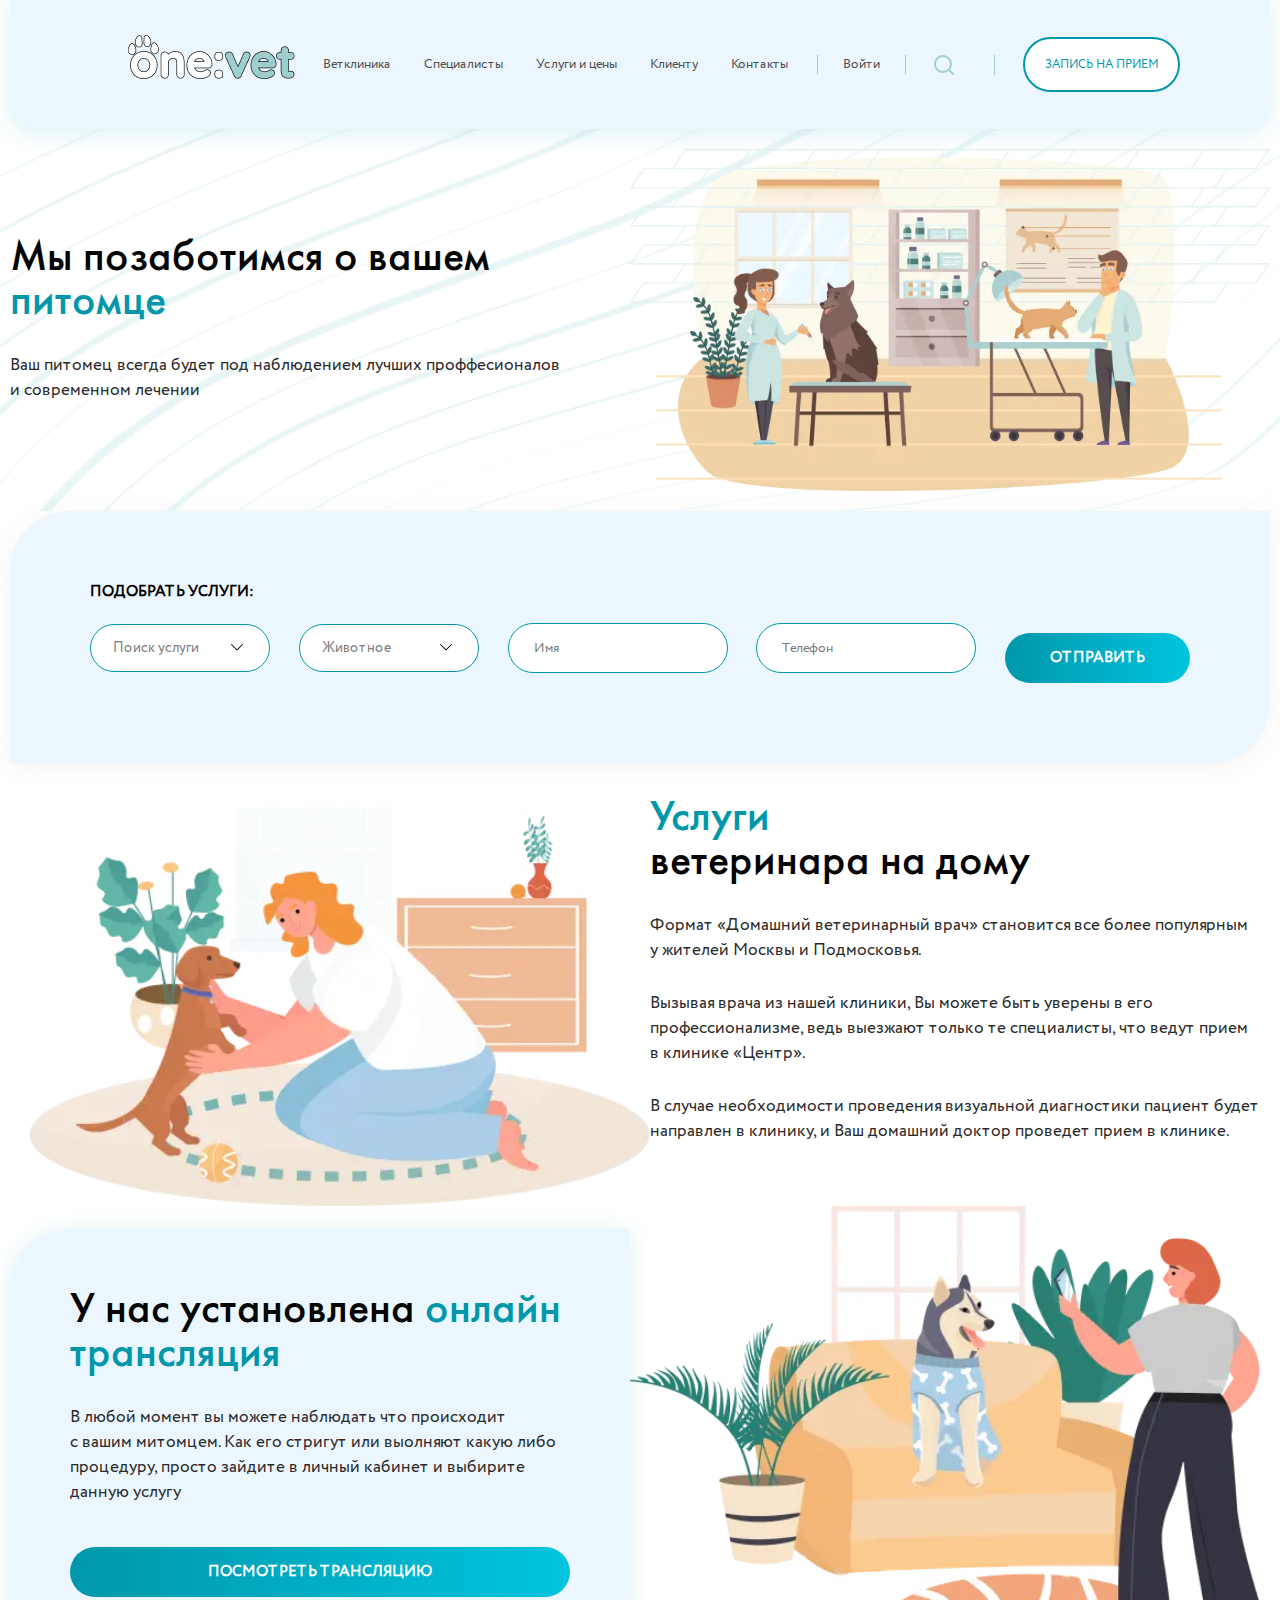
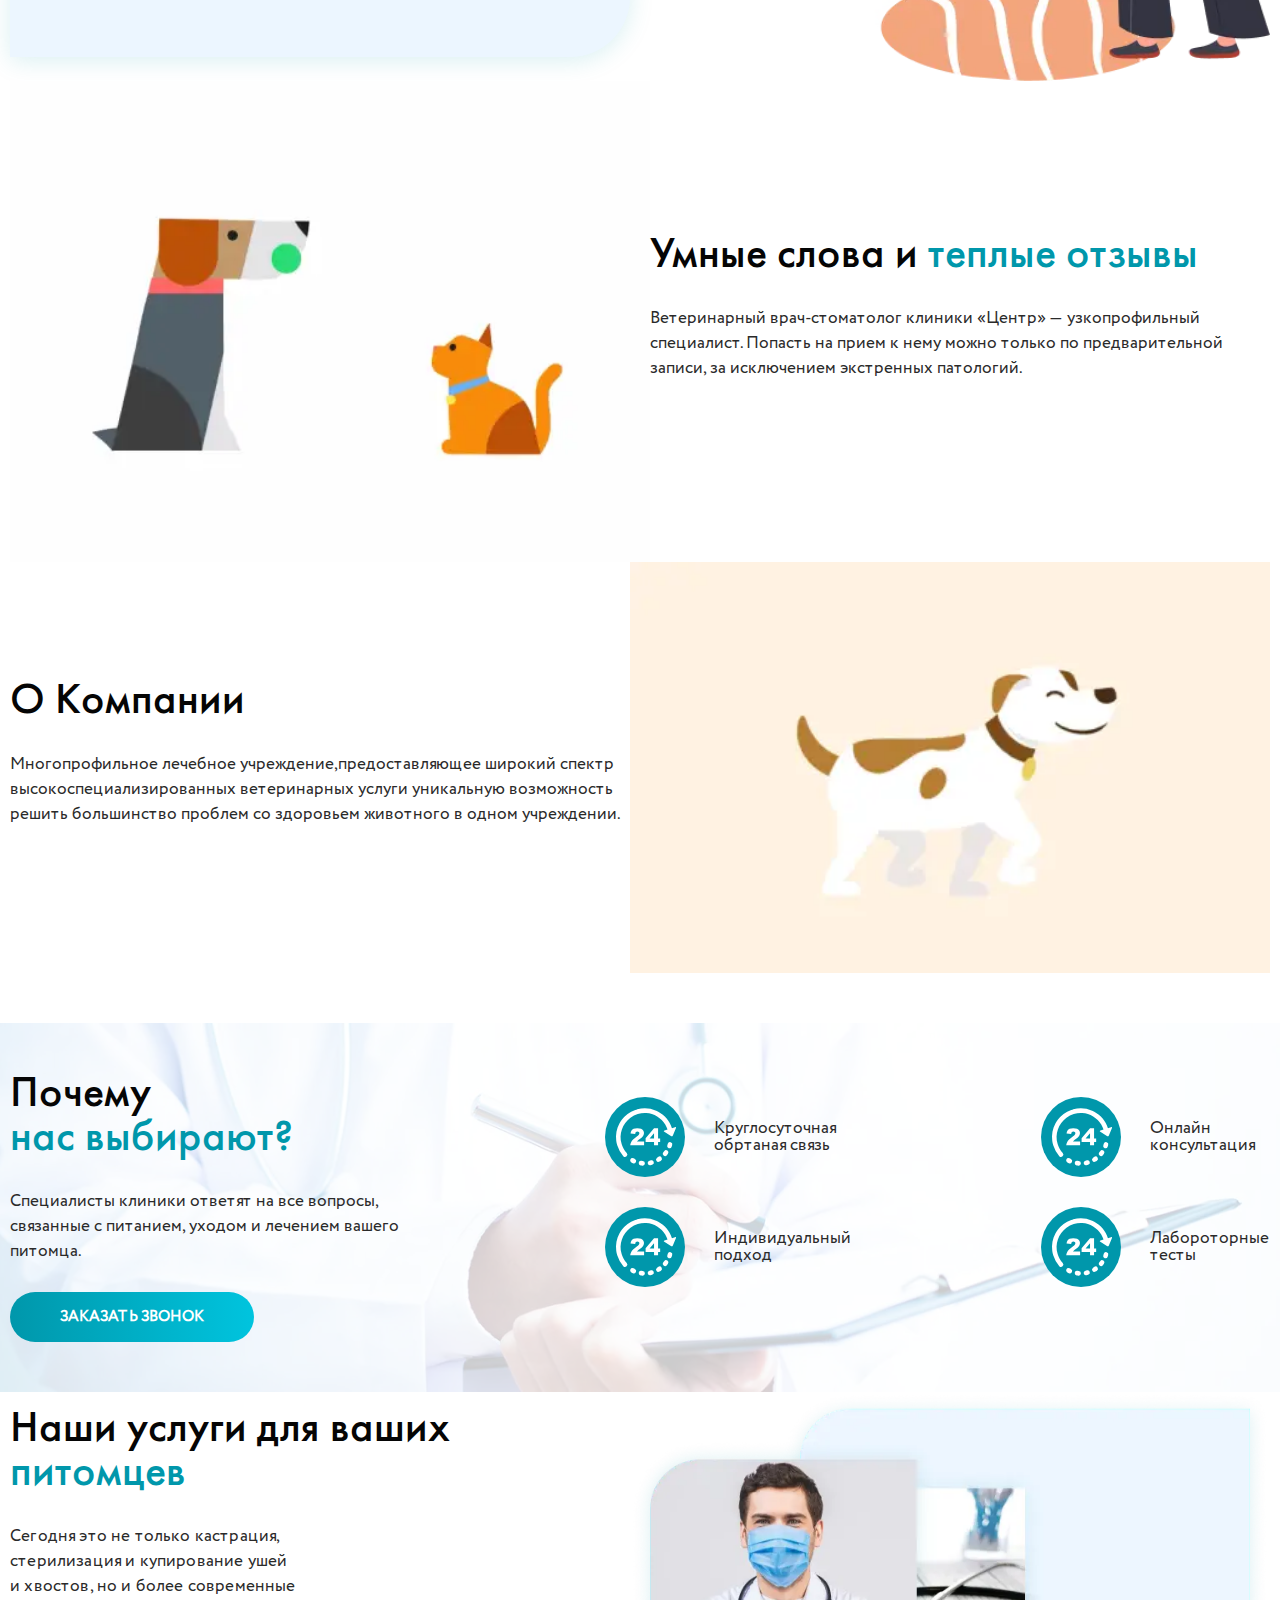
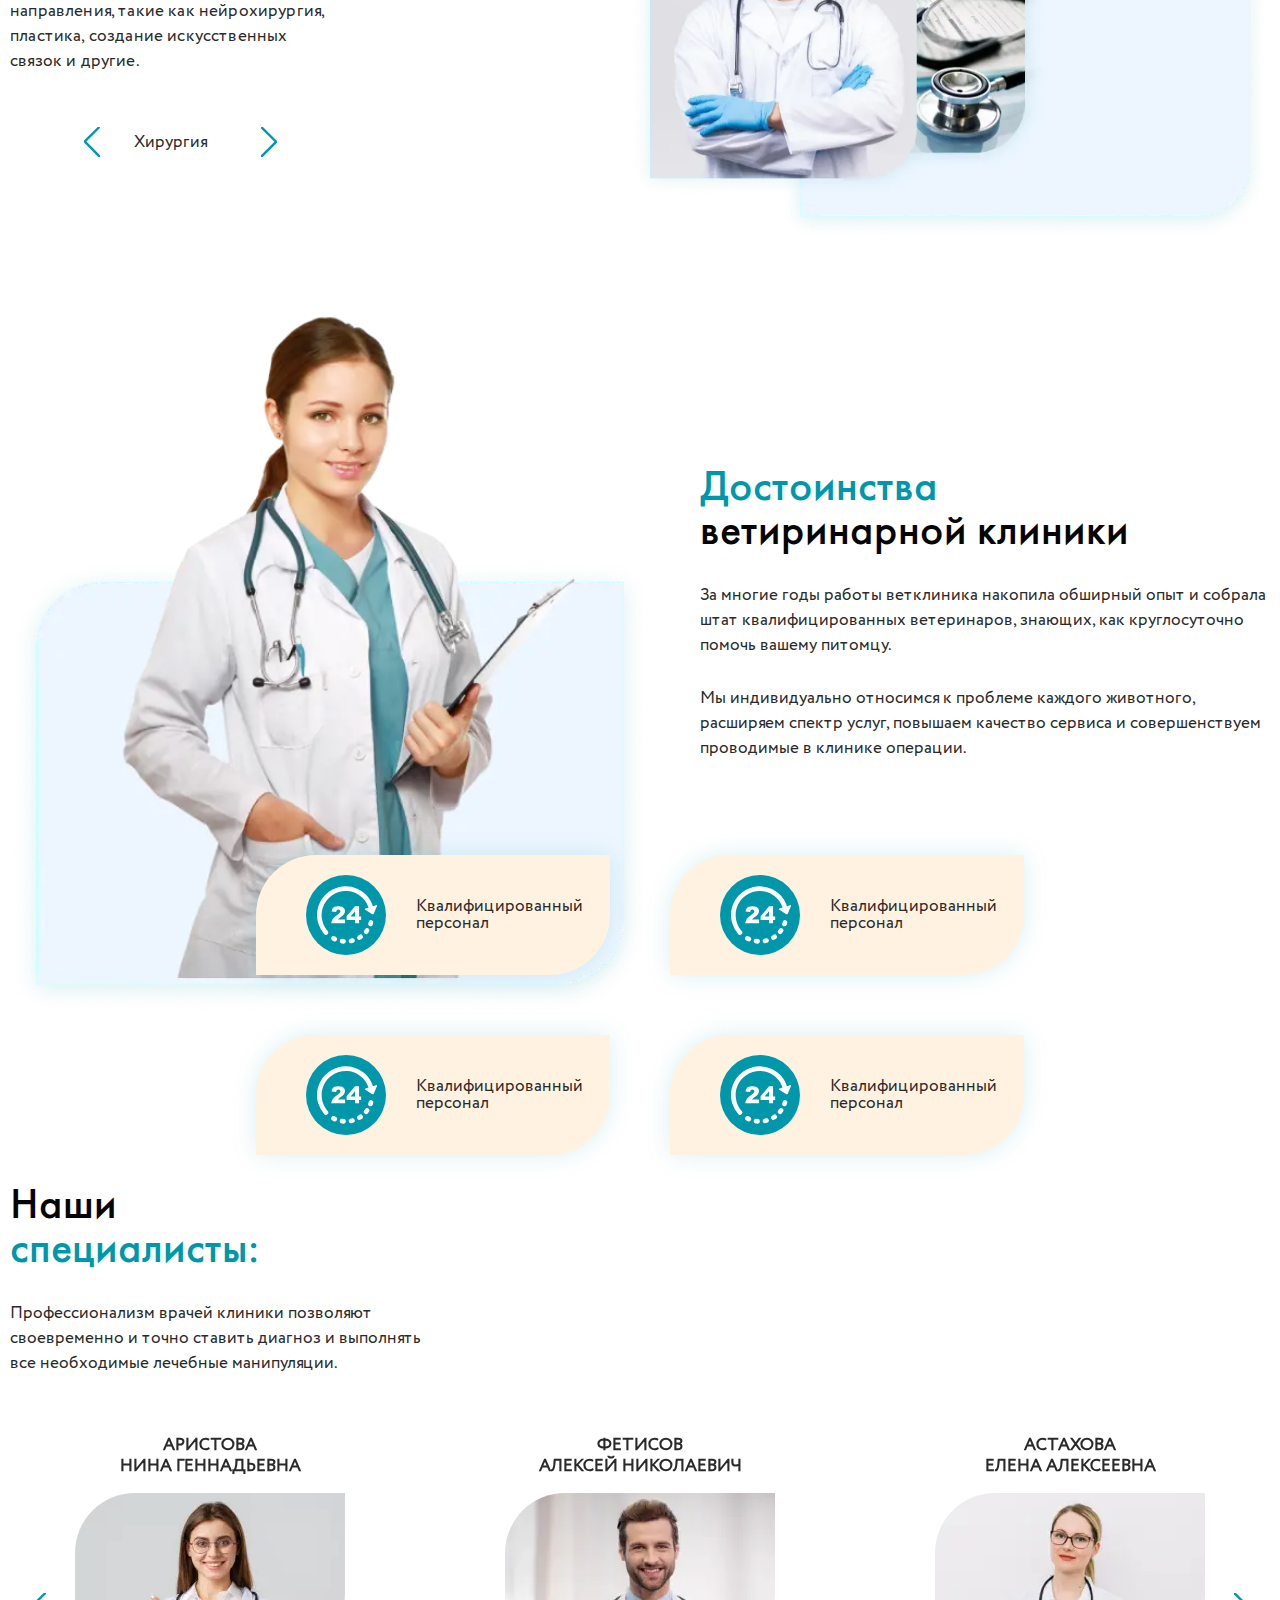
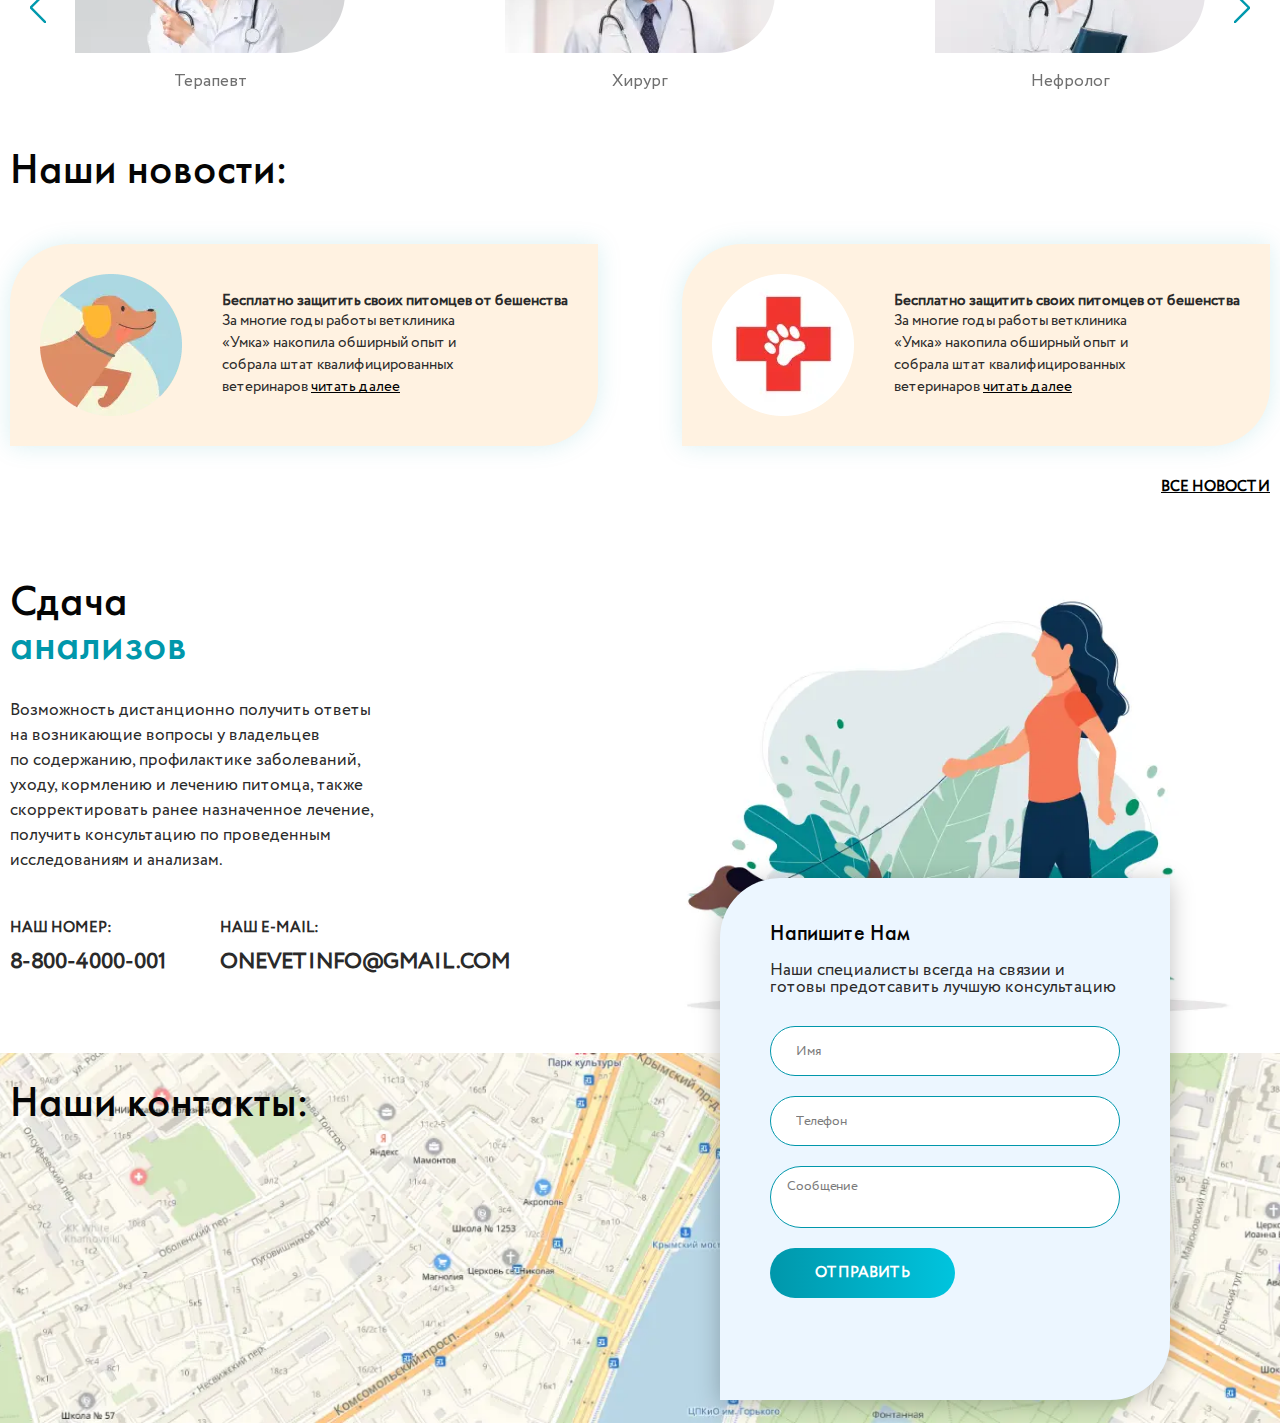
==== commit fcbed77d: "first page" ====
--- a/index.html
+++ b/index.html
@@ -1,6 +1,6 @@
 <!DOCTYPE html> <html lang="ru">- <head>+<head> 	<title>OneNet</title> 	<meta charset="UTF-8"> 	<meta name="format-detection" content="telephone=no">@@ -248,6 +248,307 @@
 					</div> 				</div> 			</section>+			<section class="sec8 _container">+				<div class="sec8-text">+					<h2 class="sec8-title title">+						Наши услуги для ваших+						<span>питомцев</span>+					</h2>+					<div class="sec8-slider">+						<div class="swiper-container _swiper">+							<!-- Additional required wrapper -->+							<!-- Slides -->+							<div class="swiper-slide">+								<div class="slider-text">+									Сегодня это не&nbsp;только кастрация, стерилизация и&nbsp;купирование+									ушей+									и&nbsp;хвостов, но&nbsp;и&nbsp;более современные направления, такие как нейрохирургия,+									пластика,+									создание искусственных связок и&nbsp;другие.+								</div>+								<div class="slider-title">+									Хирургия+								</div>+							</div>+							<div class="swiper-slide">+								<div class="slider-text">+									Сегодня это не&nbsp;только кастрация, стерилизация и&nbsp;купирование+									ушей+									и&nbsp;хвостов, но&nbsp;и&nbsp;более современные направления, такие как нейрохирургия,+									пластика,+									создание искусственных связок и&nbsp;другие.+								</div>+								<div class="slider-title">+									Хирургия+								</div>+							</div>+							<div class="swiper-slide">+								<div class="slider-text">+									Сегодня это не&nbsp;только кастрация, стерилизация и&nbsp;купирование+									ушей+									и&nbsp;хвостов, но&nbsp;и&nbsp;более современные направления, такие как нейрохирургия,+									пластика,+									создание искусственных связок и&nbsp;другие.+								</div>+								<div class="slider-title">+									Хирургия+								</div>+							</div>+						</div>+						<div class="str-next"></div>+						<div class="str-prev"></div>+					</div>+				</div>+				<div class="sec8-img">+					<picture><source srcset="img/home/06.webp" type="image/webp"><img src="img/home/06.png" alt="Photo" class="sec-img"></picture>+				</div>+			</section>+			<section class="sec9 _container">+				<div class="sec9-content">+					<div class="sec9-img">+						<picture><source srcset="img/home/07.webp" type="image/webp"><img src="img/home/07.png" alt="Photo" class="sec-img"></picture>+					</div>+					<div class="sec9-text">+						<div class="sec9-title title">+							<span>Достоинства</span><br>+							ветиринарной клиники+						</div>+						<div class="sec9-about text">+							За&nbsp;многие годы работы ветклиника накопила обширный опыт и&nbsp;собрала штат квалифицированных+							ветеринаров, знающих, как круглосуточно помочь вашему питомцу.+						</div>+						<div class="sec9-about text">+							Мы&nbsp;индивидуально относимся+							к&nbsp;проблеме каждого животного, расширяем спектр услуг, повышаем качество сервиса+							и&nbsp;совершенствуем проводимые в&nbsp;клинике операции.+						</div>+					</div>+				</div>+				<div class="sec9-list">+					<div class="sec9-item">+						<div class="sec9-icon">+							<picture><source srcset="img/icons/02.svg" type="image/webp"><img src="img/icons/02.svg" alt="Icon"></picture>+						</div>+						<div class="sec9-additional">+							Квалифицированный+							персонал+						</div>+					</div>+					<div class="sec9-item">+						<div class="sec9-icon">+							<picture><source srcset="img/icons/02.svg" type="image/webp"><img src="img/icons/02.svg" alt="Icon"></picture>+						</div>+						<div class="sec9-additional">+							Квалифицированный+							персонал+						</div>+					</div>+					<div class="sec9-item">+						<div class="sec9-icon">+							<picture><source srcset="img/icons/02.svg" type="image/webp"><img src="img/icons/02.svg" alt="Icon"></picture>+						</div>+						<div class="sec9-additional">+							Квалифицированный+							персонал+						</div>+					</div>+					<div class="sec9-item">+						<div class="sec9-icon">+							<picture><source srcset="img/icons/02.svg" type="image/webp"><img src="img/icons/02.svg" alt="Icon"></picture>+						</div>+						<div class="sec9-additional">+							Квалифицированный+							персонал+						</div>+					</div>+				</div>+			</section>+			<section class="sec10 _container">+				<div class="sec10-title title">+					Наши<br>+					<span>специалисты:</span>+				</div>+				<div class="sec10-about text">+					Профессионализм врачей клиники позволяют своевременно и&nbsp;точно ставить диагноз и&nbsp;выполнять все+					необходимые+					лечебные манипуляции.+				</div>+				<div class="sec10-slider _swiper">+					<div class="sec10-slide">+						<div class="slide-name">+							Аристова<br>+							Нина Геннадьевна+						</div>+						<div class="slide-photo">+							<picture><source srcset="img/home/08.webp" type="image/webp"><img src="img/home/08.png" alt="Doctor"></picture>+						</div>+						<div class="slide-doctor">+							Терапевт+						</div>+					</div>+					<div class="sec10-slide">+						<div class="slide-name">+							Фетисов<br>+							Алексей Николаевич+						</div>+						<div class="slide-photo">+							<picture><source srcset="img/home/09.webp" type="image/webp"><img src="img/home/09.png" alt="Doctor"></picture>+						</div>+						<div class="slide-doctor">+							Хирург+						</div>+					</div>+					<div class="sec10-slide">+						<div class="slide-name">+							Астахова<br>+							Елена Алексеевна+						</div>+						<div class="slide-photo">+							<picture><source srcset="img/home/10.webp" type="image/webp"><img src="img/home/10.png" alt="Doctor"></picture>+						</div>+						<div class="slide-doctor">+							Нефролог+						</div>+					</div>+					<div class="sec10-slide">+						<div class="slide-name">+							Аристова<br>+							Нина Геннадьевна+						</div>+						<div class="slide-photo">+							<picture><source srcset="img/home/08.webp" type="image/webp"><img src="img/home/08.png" alt="Doctor"></picture>+						</div>+						<div class="slide-doctor">+							Терапевт+						</div>+					</div>+					<div class="sec10-slide">+						<div class="slide-name">+							Фетисов<br>+							Алексей Николаевич+						</div>+						<div class="slide-photo">+							<picture><source srcset="img/home/09.webp" type="image/webp"><img src="img/home/09.png" alt="Doctor"></picture>+						</div>+						<div class="slide-doctor">+							Хирург+						</div>+					</div>+					<div class="sec10-slide">+						<div class="slide-name">+							Астахова<br>+							Елена Алексеевна+						</div>+						<div class="slide-photo">+							<picture><source srcset="img/home/10.webp" type="image/webp"><img src="img/home/10.png" alt="Doctor"></picture>+						</div>+						<div class="slide-doctor">+							Нефролог+						</div>+					</div>+				</div>+				<div class="st-prev"></div>+				<div class="st-next"></div>+			</section>+			<section class="sec11 _container">+				<div class="sec11-title title">+					Наши новости:+				</div>+				<div class="sec11-list">+					<div class="sec11-item">+						<div class="sec11-img">+							<picture><source srcset="img/home/11.webp" type="image/webp"><img src="img/home/11.png" alt="Dog"></picture>+						</div>+						<div class="sec11-new">+							<div class="new-title">+								Бесплатно защитить своих питомцев от бешенства+							</div>+							<div class="new-text">+								За многие годы работы ветклиника «Умка» накопила обширный опыт и собрала штат квалифицированных+								ветеринаров <a href="#">читать далее</a>+							</div>+						</div>+					</div>+					<div class="sec11-item">+						<div class="sec11-img">+							<picture><source srcset="img/home/12.webp" type="image/webp"><img src="img/home/12.png" alt="Photo"></picture>+						</div>+						<div class="sec11-new">+							<div class="new-title">+								Бесплатно защитить своих питомцев от бешенства+							</div>+							<div class="new-text">+								За многие годы работы ветклиника «Умка» накопила обширный опыт и собрала штат квалифицированных+								ветеринаров <a href="#">читать далее</a>+							</div>+						</div>+					</div>+				</div>+				<div class="sec11-link">+					<a href="#">Все новости</a>+				</div>+			</section>+			<section class="sec12 _container">+				<div class="sec12-content">+					<div class="sec12-text">+						<div class="sec12-title title">+							Cдача<br>+							<span>анализов</span>+						</div>+						<div class="sec12-about text">+							Возможность дистанционно получить ответы+							на&nbsp;возникающие вопросы у&nbsp;владельцев по&nbsp;содержанию, профилактике заболеваний,+							уходу, кормлению и&nbsp;лечению питомца, также скорректировать ранее назначенное лечение, получить+							консультацию по&nbsp;проведенным исследованиям и&nbsp;анализам.+						</div>+						<div class="sec12-contacts">+							<div class="contact-phone">+								<div class="phone-text">+									Наш номер:+								</div>+								<div class="phone-numb">+									<a href="tel:88004000001">8-800-4000-001</a>+								</div>+							</div>+							<div class="contact-mail">+								<div class="mail-text">+									Наш e-mail:+								</div>+								<div class="mail-adres">+									<a href="mailto:onevetinfo@Gmail.com">onevetinfo@Gmail.com</a>+								</div>+							</div>+						</div>+					</div>+					<div class="sec12-img">+						<picture><source srcset="img/home/13.webp" type="image/webp"><img src="img/home/13.png" alt="Photo" class="sec-img"></picture>+					</div>+				</div>+				<div class="sec13">+					<div class="sec13-title">+						Напишите нам+					</div>+					<div class="sec13-text">+						Наши специалисты всегда на связии и готовы предотсавить лучшую консультацию+					</div>+					<form action="#">+						<input autocomplete="off" type="text" name="form[]" data-error="Ошибка" data-value="Имя"+							class="input input1">+						<input autocomplete="off" type="text" name="form[]" data-error="Ошибка" data-value="Телефон"+							class="input input1">+						<textarea autocomplete="off" name="form[]" data-value="Сообщение" data-error="Ошибка" class="input"+							style="padding: 9px 16px; height: 62px;"></textarea>+						<button type="submit" class="form__btn btn">Отправить</button>+					</form>+				</div>+			</section>+			<section class="sec14">+				<div class="sec14-content _container">+					<div class="sec14-title title">+						Наши контакты:+					</div>+				</div>+			</section> 		</main> 		<footer class="footer"> 	<div class="footer__content _container">--- a/css/style.min.css
+++ b/css/style.min.css
@@ -1 +1 @@
-@charset "UTF-8";@font-face{font-family:Circe-Regular;font-display:swap;src:url(../fonts/Circe-Regular.woff) format("woff"),url(../fonts/Circe-Regular.woff2) format("woff2");font-weight:400;font-style:normal}@font-face{font-family:FuturaMediumC;font-display:swap;src:url(../fonts/FuturaMediumC.woff) format("woff"),url(../fonts/FuturaMediumC.woff2) format("woff2");font-weight:400;font-style:normal}*{padding:0;margin:0;border:0}*,:after,:before{-webkit-box-sizing:border-box;box-sizing:border-box}:active,:focus{outline:0}a:active,a:focus{outline:0}aside,footer,header,nav,section{display:block}body,html{height:100%;min-width:320px}body{line-height:1;font-family:Circe-regular;-ms-text-size-adjust:100%;-moz-text-size-adjust:100%;-webkit-text-size-adjust:100%}button,input,textarea{font-family:Circe-regular}input::-ms-clear{display:none}button{cursor:pointer}button::-moz-focus-inner{padding:0;border:0}a,a:visited{text-decoration:none}a:hover{text-decoration:none}ul li{list-style:none}img{vertical-align:top}h1,h2,h3,h4,h5,h6{font-weight:inherit;font-size:inherit}body{color:#000;font-size:17px}body._lock{overflow:hidden}.wrapper{width:100%;min-height:100%;overflow:hidden;display:-webkit-box;display:-ms-flexbox;display:flex;-webkit-box-orient:vertical;-webkit-box-direction:normal;-ms-flex-direction:column;flex-direction:column}._container{max-width:1260px;margin:0 auto}.btn{display:-webkit-inline-box;display:-ms-inline-flexbox;display:inline-flex;padding:14px 45px;font-weight:700;font-size:15px;line-height:22px;text-transform:uppercase;background:-webkit-gradient(linear,left top,right top,from(#0097ab),to(#00c4de));background:-o-linear-gradient(left,#0097ab 0,#00c4de 100%);background:linear-gradient(90deg,#0097ab 0,#00c4de 100%);border-radius:50px;color:#fff}.select{position:relative;width:180px;margin-bottom:20px}.select__item{position:relative}.select__title{position:relative;color:#7b7b7b;background:#fff;border:1px solid #0097ab;border-radius:100px;cursor:pointer;padding:8px 7px;padding-right:40px}.select__title:after{position:absolute;content:url(../img/icons/04.svg);top:13px;left:140px}.select__value{display:-webkit-box;display:-ms-flexbox;display:flex;font-size:14px;height:30px;padding:0 15px;-webkit-box-align:center;-ms-flex-align:center;align-items:center;-webkit-box-pack:justify;-ms-flex-pack:justify;justify-content:space-between;-webkit-box-orient:horizontal;-webkit-box-direction:reverse;-ms-flex-direction:row-reverse;flex-direction:row-reverse}.select__value span{height:1em;overflow:hidden;display:-webkit-box;-webkit-line-clamp:1;-webkit-box-orient:vertical}.select__value:before{content:"";display:inline-block;-webkit-transition:all .3s ease 0s;-o-transition:all .3s ease 0s;transition:all .3s ease 0s;width:11px;height:7px;background:url(../img/icons/select.svg) center/100% no-repeat}.select__input{width:100%;background-color:transparent;height:100%}.select__options{color:#000;display:none;position:absolute;top:29px;border-radius:0 0 4px 4px;min-width:100%;left:0;background-color:#fff;border-top:0;border:1px solid #d9d9d9;border-top:0;font-size:14px;padding:10px 0 5px 0}.select__option{cursor:pointer;padding:5px 15px;margin:0}.select._active{z-index:5}.select._active .select__value:before{-webkit-transform:rotate(-180deg);-ms-transform:rotate(-180deg);transform:rotate(-180deg)}.select._active .select__options{display:block}input[type=email],input[type=tel],input[type=text],textarea{-webkit-appearance:none;-moz-appearance:none;appearance:none}.input{padding:14px 25px;color:#7b7b7b;background:#fff;border:1px solid #0097ab;border-radius:100px;width:100%;display:block;margin-bottom:20px}textarea.input{resize:none;padding:0 0}.checkbox{position:relative}.checkbox__input{position:absolute;width:0;height:0;opacity:0;visibility:hidden}.checkbox__input:checked+.checkbox__text:before{background:#fff url(../img/icons/check.svg) center no-repeat}.checkbox__text{display:-webkit-inline-box;display:-ms-inline-flexbox;display:inline-flex;-webkit-box-align:center;-ms-flex-align:center;align-items:center;position:relative;font-size:16px;color:#fff;letter-spacing:-.3px;line-height:calc(20 / 16);cursor:pointer}.checkbox__text:before{content:"";-ms-flex-item-align:start;align-self:flex-start;margin:0 14px 0 0;-webkit-box-flex:0;-ms-flex:0 0 20px;flex:0 0 20px;left:0;top:0;width:20px;height:18px;background:#fff;border:1px solid #a7a9ac}.checkbox a{color:#fff;text-decoration:underline}.checkbox._error .checkbox__text:before{border:1px solid #ee1212}.options{display:-webkit-box;display:-ms-flexbox;display:flex;-webkit-box-orient:vertical;-webkit-box-direction:normal;-ms-flex-direction:column;flex-direction:column;-webkit-box-align:start;-ms-flex-align:start;align-items:flex-start}.options__item{position:relative;cursor:pointer}.options__input{position:absolute;width:0;height:0;opacity:0;left:0;top:0;visibility:hidden}.options__input:checked+.options__text:after{-webkit-transform:scale(1);-ms-transform:scale(1);transform:scale(1)}.options__text{display:-webkit-inline-box;display:-ms-inline-flexbox;display:inline-flex;-webkit-box-align:center;-ms-flex-align:center;align-items:center;position:relative;font-size:16px;color:#fff;letter-spacing:-.3px;line-height:calc(20 / 16)}.options__text:before{content:"";-ms-flex-item-align:start;align-self:flex-start;margin:0 14px 0 0;-webkit-box-flex:0;-ms-flex:0 0 20px;flex:0 0 20px;left:0;top:0;border-radius:50%;width:20px;height:18px;background:#fff;border:1px solid #a7a9ac}.options__text:after{content:"";-webkit-transition:all .3s ease 0s;-o-transition:all .3s ease 0s;transition:all .3s ease 0s;-webkit-transform:scale(0);-ms-transform:scale(0);transform:scale(0);width:10px;height:10px;border-radius:50%;background-color:#77243a;position:absolute;left:5px;top:4px}.rating{display:-webkit-box;display:-ms-flexbox;display:flex;-webkit-box-align:end;-ms-flex-align:end;align-items:flex-end;font-size:40px;line-height:.75;-webkit-transition:opacity .3s ease 0s;-o-transition:opacity .3s ease 0s;transition:opacity .3s ease 0s}.rating.rating_sending{opacity:.2}.rating.rating_set .rating__active,.rating.rating_set .rating__item{cursor:pointer}.rating__body{position:relative}.rating__body::before{content:"★★★★★";display:block}.rating__active{position:absolute;width:0%;height:100%;top:0;left:0;overflow:hidden}.rating__active::before{content:"★★★★★";position:absolute;width:100%;height:100%;top:0;left:0;color:#ffd300}.rating__items{display:-webkit-box;display:-ms-flexbox;display:flex;position:absolute;width:100%;height:100%;top:0;left:0}.rating__item{-webkit-box-flex:0;-ms-flex:0 0 20%;flex:0 0 20%;height:100%;opacity:0}.rating__value{font-size:50%;line-height:1;padding:0 0 0 10px}.quantity{width:88px;height:40px;display:-webkit-box;display:-ms-flexbox;display:flex;border:1px solid rgba(166,166,166,.45)}.quantity__button{-webkit-box-flex:0;-ms-flex:0 0 30px;flex:0 0 30px;position:relative;cursor:pointer}.quantity__button::after,.quantity__button::before{content:"";position:absolute;top:50%;left:50%;-webkit-transition:all .3s ease 0s;-o-transition:all .3s ease 0s;transition:all .3s ease 0s;margin:0 0 0 -4.5px;background-color:#a6a6a6;width:9px;height:1px}.quantity__button_plus::before{-webkit-transform:rotate(-90deg);-ms-transform:rotate(-90deg);transform:rotate(-90deg)}.quantity__input{-webkit-box-flex:1;-ms-flex:1 1 auto;flex:1 1 auto}.quantity__input input{height:100%;color:#a6a6a6;font-size:12px;width:100%;text-align:center}.row:after{display:block;content:"";clear:both}.rub:after{content:"₽"}ol.counter{list-style-type:none;counter-reset:item}ol.counter li{position:relative;padding:0 0 0 45px}ol.counter li:before{counter-increment:item;content:counter(item);position:absolute;left:0;top:0;color:#818181;font-size:14px;font-weight:700;text-align:center;line-height:26px;border-radius:50%;width:28px;height:28px;border:1px solid #4274bb}.ellipsis{display:block;overflow:hidden;width:100%;white-space:nowrap;-o-text-overflow:ellipsis;text-overflow:ellipsis}.es{overflow:hidden;white-space:nowrap;-o-text-overflow:ellipsis;text-overflow:ellipsis}.table{display:table;font-size:0;width:100%}.trow{display:table-row}.cell{display:table-cell}.cell.full{width:100%}._ibg{position:relative}._ibg img{position:absolute;width:100%;height:100%;top:0;left:0;-o-object-fit:cover;object-fit:cover}body.ie ._ibg{background-position:center;background-size:cover;background-repeat:no-repeat}body.ie ._ibg img{width:0;height:0;opacity:0;visibility:hidden}._video{position:relative;overflow:hidden;height:0;padding-bottom:56.25%}._video embed,._video iframe,._video object,._video video{position:absolute;top:0;left:0;width:100%;height:100%}.videobg embed,.videobg iframe,.videobg object,.videobg video{position:fixed;top:50%;left:50%;min-width:100%;min-height:100%;width:auto;height:auto;z-index:-100;-webkit-transform:translateX(-50%) translateY(-50%);-ms-transform:translateX(-50%) translateY(-50%);transform:translateX(-50%) translateY(-50%);background-size:cover}._more-content{-webkit-transition:all .3s ease 0s;-o-transition:all .3s ease 0s;transition:all .3s ease 0s;overflow:hidden}._more-link{cursor:pointer}._more-link span{font-style:normal}._more-link span:first-child{display:block}._more-link span:last-child{display:none}._more-link._active span{font-style:normal}._more-link._active span:first-child{display:none}._more-link._active span:last-child{display:block}#map{background:url(../img/icons/loading.gif) center/50px no-repeat}._swiper{overflow:hidden}._swiper .swiper-wrapper{width:100%;height:100%;-webkit-box-sizing:content-box;box-sizing:content-box;display:-webkit-box;display:-ms-flexbox;display:flex;position:relative}._swiper.swiper-container-vertical .swiper-wrapper{-webkit-box-orient:vertical;-webkit-box-direction:normal;-ms-flex-direction:column;flex-direction:column}._swiper.swiper-container-autoheight .swiper-wrapper{-webkit-box-align:start;-ms-flex-align:start;align-items:flex-start}.swiper-container-initialized .swiper-slide{-ms-flex-negative:0;flex-shrink:0}.swiper-container-android .swiper-slide,.swiper-container-android .swiper-wrapper{-webkit-transform:translate3d(0,0,0);transform:translate3d(0,0,0)}.swiper-button-lock{display:none!important}._tabs-block{display:none}._tabs-block._active{display:block}.mirror{-webkit-transform:scale(-1,1);-ms-transform:scale(-1,1);transform:scale(-1,1)}.nicescroll-rails{z-index:1000!important}._custom-scroll{position:fixed;right:0;top:0;width:3px;height:100%;z-index:1000}._custom-scroll__line{background-color:rgba(0,0,0,.5);border-radius:3px 0 0 3px;position:relative;left:0;top:0;width:100%}.popup{-webkit-overflow-scrolling:touch;z-index:100;padding:30px 10px;position:fixed;top:0;left:0;width:100%;height:100%;-webkit-transition:visibility .8s ease 0s;-o-transition:visibility .8s ease 0s;transition:visibility .8s ease 0s;visibility:hidden}.popup::before{content:"";background-color:rgba(0,0,0,.9);position:fixed;width:100%;height:100%;top:0;left:0;opacity:0;-webkit-transition:opacity .8s ease 0s;-o-transition:opacity .8s ease 0s;transition:opacity .8s ease 0s}.popup.show{visibility:visible;overflow:auto}.popup.show::before{opacity:1}.popup.show .popup__body{-webkit-transform:scale(1);-ms-transform:scale(1);transform:scale(1)}.popup._active{overflow:auto;visibility:visible}.popup._active::before{opacity:1}.popup._active .popup__body{-webkit-transition:all .3s ease .2s;-o-transition:all .3s ease .2s;transition:all .3s ease .2s;-webkit-transform:scale(1);-ms-transform:scale(1);transform:scale(1)}.popup__content{display:-webkit-box;display:-ms-flexbox;display:flex;-webkit-box-orient:vertical;-webkit-box-direction:normal;-ms-flex-direction:column;flex-direction:column;-webkit-box-align:center;-ms-flex-align:center;align-items:center;min-height:100%;-webkit-box-flex:1;-ms-flex:1 1 auto;flex:1 1 auto;width:100%;display:flex;-webkit-box-pack:center;-ms-flex-pack:center;justify-content:center;align-items:center}.popup__body{-webkit-transform:scale(0);-ms-transform:scale(0);transform:scale(0);-webkit-transition:all .3s ease 0s;-o-transition:all .3s ease 0s;transition:all .3s ease 0s;background-color:#fff;padding:50px;width:100%;max-width:800px}.popup__close{width:15px;height:15px;position:absolute;top:0;right:0;cursor:pointer;z-index:30;background:url(../img/icons/close.svg) 0 0 no-repeat}.header__menu{background:#ecf6ff;-webkit-box-shadow:0 4px 24px rgba(0,151,171,.15);box-shadow:0 4px 24px rgba(0,151,171,.15);border-radius:0 0 25px 25px;padding:35px 90px;display:-webkit-box;display:-ms-flexbox;display:flex;-webkit-box-pack:justify;-ms-flex-pack:justify;justify-content:space-between;-webkit-box-align:center;-ms-flex-align:center;align-items:center;font-size:13px;line-height:146.15385%}.header-logo{margin-bottom:15px}.menu__list li{display:inline-block}.menu__list li+li{margin-left:30px}.menu__link{color:#4c4c4c}.header-enter{padding:0 25px;border-left:1px solid #9bcfd5;border-right:1px solid #9bcfd5}.header-search{padding-right:40px;border-right:1px solid #9bcfd5}.header-order a{border:2px solid #0097ab;padding:17px 20px;background:#fff;border-radius:40px;font-size:12px;line-height:18px;text-transform:uppercase;color:#0097ab}._no-webp .sec1-bg{background-image:url(../img/home/bg.png)}.sec1-bg{background-repeat:no-repeat;background-position:center center;background-size:cover}.sec1{padding:20px 0;display:-webkit-box;display:-ms-flexbox;display:flex;-webkit-box-pack:justify;-ms-flex-pack:justify;justify-content:space-between;-webkit-box-align:center;-ms-flex-align:center;align-items:center}.sec2{background:#ecf6ff;-webkit-box-shadow:0 4px 24px rgba(173,173,173,.15);box-shadow:0 4px 24px rgba(173,173,173,.15);border-radius:60px 0;padding:70px 80px}.sec-2-text{font-weight:700;font-size:15px;line-height:22px;text-transform:uppercase;color:#000;margin-bottom:20px}.sec2-form{display:-webkit-box;display:-ms-flexbox;display:flex;-webkit-box-pack:justify;-ms-flex-pack:justify;justify-content:space-between;-webkit-box-align:center;-ms-flex-align:center;align-items:center;-ms-flex-wrap:wrap;flex-wrap:wrap}.form{font-size:15px;line-height:22px;text-transform:capitalize}.sec3{display:-webkit-box;display:-ms-flexbox;display:flex;-webkit-box-pack:justify;-ms-flex-pack:justify;justify-content:space-between;-webkit-box-align:center;-ms-flex-align:center;align-items:center}.sec3-about{margin-bottom:28px}.sec4{display:-webkit-box;display:-ms-flexbox;display:flex;-webkit-box-pack:justify;-ms-flex-pack:justify;justify-content:space-between;-webkit-box-align:center;-ms-flex-align:center;align-items:center}.sec4-text{padding:60px;background:#ecf6ff;-webkit-box-shadow:0 4px 24px rgba(0,151,171,.15);box-shadow:0 4px 24px rgba(0,151,171,.15);border-radius:60px 0}.sec4-about{margin-bottom:42px}.sec6.sec3{padding-top:0;-webkit-box-align:center;-ms-flex-align:center;align-items:center;margin-bottom:50px}._no-webp .sec7{background:url(../img/home/bg-sec.jpg),rgba(255,255,255,.8)}.sec7{background-blend-mode:color;background-repeat:no-repeat;background-position:center center;background-size:cover;padding:50px 0}.sec-7{display:-webkit-box;display:-ms-flexbox;display:flex;-webkit-box-pack:justify;-ms-flex-pack:justify;justify-content:space-between;-webkit-box-align:center;-ms-flex-align:center;align-items:center}.sec7-text{-webkit-box-flex:0;-ms-flex:0 1 65%;flex:0 1 65%;opacity:1}.sec7-about{margin-bottom:28px;max-width:450px}.sec7-link{display:inline-block}.sec7-items{display:-webkit-box;display:-ms-flexbox;display:flex;-webkit-box-pack:justify;-ms-flex-pack:justify;justify-content:space-between;-ms-flex-wrap:wrap;flex-wrap:wrap}.sec7-item{display:-webkit-box;display:-ms-flexbox;display:flex;-webkit-box-align:center;-ms-flex-align:center;align-items:center;-webkit-box-pack:center;-ms-flex-pack:center;justify-content:center;margin-bottom:30px}.sec7-img{margin-right:29px}.sec7-item_text{max-width:120px}.page{-webkit-box-flex:1;-ms-flex:1 1 auto;flex:1 1 auto}.title{font-family:FuturaMediumC;font-size:calc(35px + 15 * ((100vw - 320px)/ 1600));color:#050505;margin-bottom:28px}.title span{color:#0097ab}.text{font-size:17px;line-height:25px;color:#2a2a2a}.sec-img{width:50vw}.sec-link{display:-webkit-box;display:-ms-flexbox;display:flex;-webkit-box-pack:center;-ms-flex-pack:center;justify-content:center;-webkit-box-align:center;-ms-flex-align:center;align-items:center;font-weight:700;font-size:15px;line-height:22px;text-transform:uppercase;color:#fff;padding:14px 50px;background:-webkit-gradient(linear,left top,right top,from(#0097ab),to(#00c4de));background:-o-linear-gradient(left,#0097ab 0,#00c4de 100%);background:linear-gradient(90deg,#0097ab 0,#00c4de 100%);border-radius:50px}@media (min-width:991.98px){.quantity__button:hover::after,.quantity__button:hover::before{background-color:rgba(0,0,0,.5)}}@media (min-width:992px){.select__option:hover{background:#d9d9d9}.checkbox a:hover{text-decoration:none}}@media (max-width:1272px){._container{max-width:970px}}@media (max-width:991.98px){._container{max-width:750px}.select__title{font-size:18px}.select__options{font-size:18px}}@media (max-width:767.98px){._container{max-width:none;padding:0 10px}.sec1{-webkit-box-orient:vertical;-webkit-box-direction:normal;-ms-flex-direction:column;flex-direction:column;padding-top:100px;padding-bottom:65px}.sec1-text{margin-bottom:50px}.sec2{padding-top:50px;padding-bottom:50px}.sec-2-text{text-align:center}.sec2-form{-webkit-box-orient:vertical;-webkit-box-direction:normal;-ms-flex-direction:column;flex-direction:column}.sec3{-webkit-box-orient:vertical;-webkit-box-direction:normal;-ms-flex-direction:column;flex-direction:column;padding-top:20px;padding-bottom:40px}.sec3-photo{-webkit-box-ordinal-group:2;-ms-flex-order:1;order:1}.sec4{-webkit-box-orient:vertical;-webkit-box-direction:normal;-ms-flex-direction:column;flex-direction:column;padding-top:40px;padding-bottom:80px}.sec-7{-webkit-box-orient:vertical;-webkit-box-direction:normal;-ms-flex-direction:column;flex-direction:column;-webkit-box-pack:center;-ms-flex-pack:center;justify-content:center}.sec7-text{margin-bottom:30px}.sec7-items{-webkit-box-pack:center;-ms-flex-pack:center;justify-content:center}.sec-img{width:100%;-webkit-box-ordinal-group:2;-ms-flex-order:1;order:1}}._webp .sec1-bg{background-image:url(../img/home/bg.webp)}._webp .sec7{background:url(../img/home/bg-sec.webp),rgba(255,255,255,.8)}+@charset "UTF-8";@font-face{font-family:Circe-Regular;font-display:swap;src:url(../fonts/Circe-Regular.woff) format("woff"),url(../fonts/Circe-Regular.woff2) format("woff2");font-weight:400;font-style:normal}@font-face{font-family:FuturaMediumC;font-display:swap;src:url(../fonts/FuturaMediumC.woff) format("woff"),url(../fonts/FuturaMediumC.woff2) format("woff2");font-weight:400;font-style:normal}*{padding:0;margin:0;border:0}*,:after,:before{-webkit-box-sizing:border-box;box-sizing:border-box}:active,:focus{outline:0}a:active,a:focus{outline:0}aside,footer,header,nav,section{display:block}body,html{height:100%;min-width:320px}body{line-height:1;font-family:Circe-regular;-ms-text-size-adjust:100%;-moz-text-size-adjust:100%;-webkit-text-size-adjust:100%}button,input,textarea{font-family:Circe-regular}input::-ms-clear{display:none}button{cursor:pointer}button::-moz-focus-inner{padding:0;border:0}a,a:visited{text-decoration:none}a:hover{text-decoration:none}ul li{list-style:none}img{vertical-align:top}h1,h2,h3,h4,h5,h6{font-weight:inherit;font-size:inherit}body{color:#2a2a2a;font-size:17px}body._lock{overflow:hidden}.wrapper{width:100%;min-height:100%;overflow:hidden;display:-webkit-box;display:-ms-flexbox;display:flex;-webkit-box-orient:vertical;-webkit-box-direction:normal;-ms-flex-direction:column;flex-direction:column}._container{max-width:1260px;margin:0 auto}.btn{display:-webkit-inline-box;display:-ms-inline-flexbox;display:inline-flex;padding:14px 45px;font-weight:700;font-size:15px;line-height:22px;text-transform:uppercase;background:-webkit-gradient(linear,left top,right top,from(#0097ab),to(#00c4de));background:-o-linear-gradient(left,#0097ab 0,#00c4de 100%);background:linear-gradient(90deg,#0097ab 0,#00c4de 100%);border-radius:50px;color:#fff}.select{position:relative;width:180px;margin-bottom:20px}.select__item{position:relative}.select__title{position:relative;color:#7b7b7b;background:#fff;border:1px solid #0097ab;border-radius:100px;cursor:pointer;padding:8px 7px;padding-right:40px}.select__title:after{position:absolute;content:url(../img/icons/04.svg);top:13px;left:140px}.select__value{display:-webkit-box;display:-ms-flexbox;display:flex;font-size:14px;height:30px;padding:0 15px;-webkit-box-align:center;-ms-flex-align:center;align-items:center;-webkit-box-pack:justify;-ms-flex-pack:justify;justify-content:space-between;-webkit-box-orient:horizontal;-webkit-box-direction:reverse;-ms-flex-direction:row-reverse;flex-direction:row-reverse}.select__value span{height:1em;overflow:hidden;display:-webkit-box;-webkit-line-clamp:1;-webkit-box-orient:vertical}.select__value:before{content:"";display:inline-block;-webkit-transition:all .3s ease 0s;-o-transition:all .3s ease 0s;transition:all .3s ease 0s;width:11px;height:7px;background:url(../img/icons/select.svg) center/100% no-repeat}.select__input{width:100%;background-color:transparent;height:100%}.select__options{color:#000;display:none;position:absolute;top:29px;border-radius:0 0 4px 4px;min-width:100%;left:0;background-color:#fff;border-top:0;border:1px solid #d9d9d9;border-top:0;font-size:14px;padding:10px 0 5px 0}.select__option{cursor:pointer;padding:5px 15px;margin:0}.select._active{z-index:5}.select._active .select__value:before{-webkit-transform:rotate(-180deg);-ms-transform:rotate(-180deg);transform:rotate(-180deg)}.select._active .select__options{display:block}input[type=email],input[type=tel],input[type=text],textarea{-webkit-appearance:none;-moz-appearance:none;appearance:none}.input{padding:14px 25px;color:#7b7b7b;background:#fff;border:1px solid #0097ab;border-radius:100px;width:100%;display:block;margin-bottom:20px}textarea.input{resize:none;padding:0 0}.checkbox{position:relative}.checkbox__input{position:absolute;width:0;height:0;opacity:0;visibility:hidden}.checkbox__input:checked+.checkbox__text:before{background:#fff url(../img/icons/check.svg) center no-repeat}.checkbox__text{display:-webkit-inline-box;display:-ms-inline-flexbox;display:inline-flex;-webkit-box-align:center;-ms-flex-align:center;align-items:center;position:relative;font-size:16px;color:#fff;letter-spacing:-.3px;line-height:calc(20 / 16);cursor:pointer}.checkbox__text:before{content:"";-ms-flex-item-align:start;align-self:flex-start;margin:0 14px 0 0;-webkit-box-flex:0;-ms-flex:0 0 20px;flex:0 0 20px;left:0;top:0;width:20px;height:18px;background:#fff;border:1px solid #a7a9ac}.checkbox a{color:#fff;text-decoration:underline}.checkbox._error .checkbox__text:before{border:1px solid #ee1212}.options{display:-webkit-box;display:-ms-flexbox;display:flex;-webkit-box-orient:vertical;-webkit-box-direction:normal;-ms-flex-direction:column;flex-direction:column;-webkit-box-align:start;-ms-flex-align:start;align-items:flex-start}.options__item{position:relative;cursor:pointer}.options__input{position:absolute;width:0;height:0;opacity:0;left:0;top:0;visibility:hidden}.options__input:checked+.options__text:after{-webkit-transform:scale(1);-ms-transform:scale(1);transform:scale(1)}.options__text{display:-webkit-inline-box;display:-ms-inline-flexbox;display:inline-flex;-webkit-box-align:center;-ms-flex-align:center;align-items:center;position:relative;font-size:16px;color:#fff;letter-spacing:-.3px;line-height:calc(20 / 16)}.options__text:before{content:"";-ms-flex-item-align:start;align-self:flex-start;margin:0 14px 0 0;-webkit-box-flex:0;-ms-flex:0 0 20px;flex:0 0 20px;left:0;top:0;border-radius:50%;width:20px;height:18px;background:#fff;border:1px solid #a7a9ac}.options__text:after{content:"";-webkit-transition:all .3s ease 0s;-o-transition:all .3s ease 0s;transition:all .3s ease 0s;-webkit-transform:scale(0);-ms-transform:scale(0);transform:scale(0);width:10px;height:10px;border-radius:50%;background-color:#77243a;position:absolute;left:5px;top:4px}.rating{display:-webkit-box;display:-ms-flexbox;display:flex;-webkit-box-align:end;-ms-flex-align:end;align-items:flex-end;font-size:40px;line-height:.75;-webkit-transition:opacity .3s ease 0s;-o-transition:opacity .3s ease 0s;transition:opacity .3s ease 0s}.rating.rating_sending{opacity:.2}.rating.rating_set .rating__active,.rating.rating_set .rating__item{cursor:pointer}.rating__body{position:relative}.rating__body::before{content:"★★★★★";display:block}.rating__active{position:absolute;width:0%;height:100%;top:0;left:0;overflow:hidden}.rating__active::before{content:"★★★★★";position:absolute;width:100%;height:100%;top:0;left:0;color:#ffd300}.rating__items{display:-webkit-box;display:-ms-flexbox;display:flex;position:absolute;width:100%;height:100%;top:0;left:0}.rating__item{-webkit-box-flex:0;-ms-flex:0 0 20%;flex:0 0 20%;height:100%;opacity:0}.rating__value{font-size:50%;line-height:1;padding:0 0 0 10px}.quantity{width:88px;height:40px;display:-webkit-box;display:-ms-flexbox;display:flex;border:1px solid rgba(166,166,166,.45)}.quantity__button{-webkit-box-flex:0;-ms-flex:0 0 30px;flex:0 0 30px;position:relative;cursor:pointer}.quantity__button::after,.quantity__button::before{content:"";position:absolute;top:50%;left:50%;-webkit-transition:all .3s ease 0s;-o-transition:all .3s ease 0s;transition:all .3s ease 0s;margin:0 0 0 -4.5px;background-color:#a6a6a6;width:9px;height:1px}.quantity__button_plus::before{-webkit-transform:rotate(-90deg);-ms-transform:rotate(-90deg);transform:rotate(-90deg)}.quantity__input{-webkit-box-flex:1;-ms-flex:1 1 auto;flex:1 1 auto}.quantity__input input{height:100%;color:#a6a6a6;font-size:12px;width:100%;text-align:center}.row:after{display:block;content:"";clear:both}.rub:after{content:"₽"}ol.counter{list-style-type:none;counter-reset:item}ol.counter li{position:relative;padding:0 0 0 45px}ol.counter li:before{counter-increment:item;content:counter(item);position:absolute;left:0;top:0;color:#818181;font-size:14px;font-weight:700;text-align:center;line-height:26px;border-radius:50%;width:28px;height:28px;border:1px solid #4274bb}.ellipsis{display:block;overflow:hidden;width:100%;white-space:nowrap;-o-text-overflow:ellipsis;text-overflow:ellipsis}.es{overflow:hidden;white-space:nowrap;-o-text-overflow:ellipsis;text-overflow:ellipsis}.table{display:table;font-size:0;width:100%}.trow{display:table-row}.cell{display:table-cell}.cell.full{width:100%}._ibg{position:relative}._ibg img{position:absolute;width:100%;height:100%;top:0;left:0;-o-object-fit:cover;object-fit:cover}body.ie ._ibg{background-position:center;background-size:cover;background-repeat:no-repeat}body.ie ._ibg img{width:0;height:0;opacity:0;visibility:hidden}._video{position:relative;overflow:hidden;height:0;padding-bottom:56.25%}._video embed,._video iframe,._video object,._video video{position:absolute;top:0;left:0;width:100%;height:100%}.videobg embed,.videobg iframe,.videobg object,.videobg video{position:fixed;top:50%;left:50%;min-width:100%;min-height:100%;width:auto;height:auto;z-index:-100;-webkit-transform:translateX(-50%) translateY(-50%);-ms-transform:translateX(-50%) translateY(-50%);transform:translateX(-50%) translateY(-50%);background-size:cover}._more-content{-webkit-transition:all .3s ease 0s;-o-transition:all .3s ease 0s;transition:all .3s ease 0s;overflow:hidden}._more-link{cursor:pointer}._more-link span{font-style:normal}._more-link span:first-child{display:block}._more-link span:last-child{display:none}._more-link._active span{font-style:normal}._more-link._active span:first-child{display:none}._more-link._active span:last-child{display:block}#map{background:url(../img/icons/loading.gif) center/50px no-repeat}._swiper{overflow:hidden}._swiper .swiper-wrapper{width:100%;height:100%;-webkit-box-sizing:content-box;box-sizing:content-box;display:-webkit-box;display:-ms-flexbox;display:flex;position:relative}._swiper.swiper-container-vertical .swiper-wrapper{-webkit-box-orient:vertical;-webkit-box-direction:normal;-ms-flex-direction:column;flex-direction:column}._swiper.swiper-container-autoheight .swiper-wrapper{-webkit-box-align:start;-ms-flex-align:start;align-items:flex-start}.swiper-container-initialized .swiper-slide{-ms-flex-negative:0;flex-shrink:0}.swiper-container-android .swiper-slide,.swiper-container-android .swiper-wrapper{-webkit-transform:translate3d(0,0,0);transform:translate3d(0,0,0)}.swiper-button-lock{display:none!important}._tabs-block{display:none}._tabs-block._active{display:block}.mirror{-webkit-transform:scale(-1,1);-ms-transform:scale(-1,1);transform:scale(-1,1)}.nicescroll-rails{z-index:1000!important}._custom-scroll{position:fixed;right:0;top:0;width:3px;height:100%;z-index:1000}._custom-scroll__line{background-color:rgba(0,0,0,.5);border-radius:3px 0 0 3px;position:relative;left:0;top:0;width:100%}.popup{-webkit-overflow-scrolling:touch;z-index:100;padding:30px 10px;position:fixed;top:0;left:0;width:100%;height:100%;-webkit-transition:visibility .8s ease 0s;-o-transition:visibility .8s ease 0s;transition:visibility .8s ease 0s;visibility:hidden}.popup::before{content:"";background-color:rgba(0,0,0,.9);position:fixed;width:100%;height:100%;top:0;left:0;opacity:0;-webkit-transition:opacity .8s ease 0s;-o-transition:opacity .8s ease 0s;transition:opacity .8s ease 0s}.popup.show{visibility:visible;overflow:auto}.popup.show::before{opacity:1}.popup.show .popup__body{-webkit-transform:scale(1);-ms-transform:scale(1);transform:scale(1)}.popup._active{overflow:auto;visibility:visible}.popup._active::before{opacity:1}.popup._active .popup__body{-webkit-transition:all .3s ease .2s;-o-transition:all .3s ease .2s;transition:all .3s ease .2s;-webkit-transform:scale(1);-ms-transform:scale(1);transform:scale(1)}.popup__content{display:-webkit-box;display:-ms-flexbox;display:flex;-webkit-box-orient:vertical;-webkit-box-direction:normal;-ms-flex-direction:column;flex-direction:column;-webkit-box-align:center;-ms-flex-align:center;align-items:center;min-height:100%;-webkit-box-flex:1;-ms-flex:1 1 auto;flex:1 1 auto;width:100%;display:flex;-webkit-box-pack:center;-ms-flex-pack:center;justify-content:center;align-items:center}.popup__body{-webkit-transform:scale(0);-ms-transform:scale(0);transform:scale(0);-webkit-transition:all .3s ease 0s;-o-transition:all .3s ease 0s;transition:all .3s ease 0s;background-color:#fff;padding:50px;width:100%;max-width:800px}.popup__close{width:15px;height:15px;position:absolute;top:0;right:0;cursor:pointer;z-index:30;background:url(../img/icons/close.svg) 0 0 no-repeat}.header__menu{background:#ecf6ff;-webkit-box-shadow:0 4px 24px rgba(0,151,171,.15);box-shadow:0 4px 24px rgba(0,151,171,.15);border-radius:0 0 25px 25px;padding:35px 90px;display:-webkit-box;display:-ms-flexbox;display:flex;-webkit-box-pack:justify;-ms-flex-pack:justify;justify-content:space-between;-webkit-box-align:center;-ms-flex-align:center;align-items:center;font-size:13px;line-height:146.15385%}.header-logo{margin-bottom:15px}.menu__list li{display:inline-block}.menu__list li+li{margin-left:30px}.menu__link{color:#4c4c4c}.header-enter{padding:0 25px;border-left:1px solid #9bcfd5;border-right:1px solid #9bcfd5}.header-search{padding-right:40px;border-right:1px solid #9bcfd5}.header-order a{border:2px solid #0097ab;padding:17px 20px;background:#fff;border-radius:40px;font-size:12px;line-height:18px;text-transform:uppercase;color:#0097ab}._no-webp .sec1-bg{background-image:url(../img/home/bg.png)}.sec1-bg{background-repeat:no-repeat;background-position:center center;background-size:cover}.sec1{padding:20px 0;display:-webkit-box;display:-ms-flexbox;display:flex;-webkit-box-pack:justify;-ms-flex-pack:justify;justify-content:space-between;-webkit-box-align:center;-ms-flex-align:center;align-items:center}.sec2{background:#ecf6ff;-webkit-box-shadow:0 4px 24px rgba(173,173,173,.15);box-shadow:0 4px 24px rgba(173,173,173,.15);border-radius:60px 0;padding:70px 80px}.sec-2-text{font-weight:700;font-size:15px;line-height:22px;text-transform:uppercase;color:#000;margin-bottom:20px}.sec2-form{display:-webkit-box;display:-ms-flexbox;display:flex;-webkit-box-pack:justify;-ms-flex-pack:justify;justify-content:space-between;-webkit-box-align:center;-ms-flex-align:center;align-items:center;-ms-flex-wrap:wrap;flex-wrap:wrap}.form{font-size:15px;line-height:22px;text-transform:capitalize}.sec3{display:-webkit-box;display:-ms-flexbox;display:flex;-webkit-box-pack:justify;-ms-flex-pack:justify;justify-content:space-between;-webkit-box-align:center;-ms-flex-align:center;align-items:center}.sec3-about{margin-bottom:28px}.sec4{display:-webkit-box;display:-ms-flexbox;display:flex;-webkit-box-pack:justify;-ms-flex-pack:justify;justify-content:space-between;-webkit-box-align:center;-ms-flex-align:center;align-items:center}.sec4-text{padding:60px;background:#ecf6ff;-webkit-box-shadow:0 4px 24px rgba(0,151,171,.15);box-shadow:0 4px 24px rgba(0,151,171,.15);border-radius:60px 0}.sec4-about{margin-bottom:42px}.sec6.sec3{padding-top:0;-webkit-box-align:center;-ms-flex-align:center;align-items:center;margin-bottom:50px}._no-webp .sec7{background:url(../img/home/bg-sec.jpg) center no-repeat,rgba(255,255,255,.8)}.sec7{background-size:cover!important;background-blend-mode:color;padding:50px 0}.sec-7{display:-webkit-box;display:-ms-flexbox;display:flex;-webkit-box-pack:justify;-ms-flex-pack:justify;justify-content:space-between;-webkit-box-align:center;-ms-flex-align:center;align-items:center}.sec7-text{-webkit-box-flex:0;-ms-flex:0 1 65%;flex:0 1 65%;opacity:1}.sec7-about{margin-bottom:28px;max-width:450px}.sec7-link{display:inline-block}.sec7-items{display:-webkit-box;display:-ms-flexbox;display:flex;-webkit-box-pack:justify;-ms-flex-pack:justify;justify-content:space-between;-ms-flex-wrap:wrap;flex-wrap:wrap}.sec7-item{display:-webkit-box;display:-ms-flexbox;display:flex;-webkit-box-align:center;-ms-flex-align:center;align-items:center;-webkit-box-pack:center;-ms-flex-pack:center;justify-content:center;margin-bottom:30px}.sec7-img{margin-right:29px}.sec7-item_text{max-width:120px}.sec8{display:-webkit-box;display:-ms-flexbox;display:flex;-webkit-box-pack:justify;-ms-flex-pack:justify;justify-content:space-between;-webkit-box-align:center;-ms-flex-align:center;align-items:center}.sec8-slider{position:relative}.slider-text{font-size:17px;line-height:25px;letter-spacing:.01em;color:#2a2a2a;margin-bottom:60px}.slider-title{text-align:center}.swiper-container{width:320px;height:300px}.str-next{position:absolute;bottom:67px;right:57%;width:16px;height:30px;background:url(../img/icons/next.svg) center no-repeat}.str-prev{position:absolute;width:16px;height:30px;bottom:67px;left:12%;background:url(../img/icons/prev.svg) center no-repeat}.sec9-content{display:-webkit-box;display:-ms-flexbox;display:flex;-webkit-box-pack:justify;-ms-flex-pack:justify;justify-content:space-between;-webkit-box-align:center;-ms-flex-align:center;align-items:center}.sec9-text{padding-left:50px}.sec9-about{margin-bottom:28px}.sec9-list{max-width:900px;margin:0 auto;display:-webkit-box;display:-ms-flexbox;display:flex;-webkit-box-pack:center;-ms-flex-pack:center;justify-content:center;-ms-flex-wrap:wrap;flex-wrap:wrap;-webkit-box-align:center;-ms-flex-align:center;align-items:center;margin-top:-190px}.sec9-item{padding:20px 50px;display:-webkit-box;display:-ms-flexbox;display:flex;-webkit-box-pack:justify;-ms-flex-pack:justify;justify-content:space-between;-webkit-box-align:center;-ms-flex-align:center;align-items:center;background:#fff2e1;-webkit-box-shadow:0 0 24px rgba(0,151,171,.15);box-shadow:0 0 24px rgba(0,151,171,.15);border-radius:60px 0;margin:30px}.sec9-icon{margin-right:30px}.sec9-additional{max-width:144px}.sec10{position:relative}.sec10-about{margin-bottom:60px;max-width:413px}.slide-name{margin-bottom:15px;font-weight:700;font-size:17px;line-height:123.7%;text-align:center;text-transform:uppercase;color:#2a2a2a}.slide-photo{text-align:center;margin-bottom:20px}.slide-photo img{border-radius:60px 0}.slide-doctor{text-align:center;color:#707070}.st-next{position:absolute;bottom:67px;right:20px;width:16px;height:30px;background:url(../img/icons/next.svg) center no-repeat}.st-prev{position:absolute;width:16px;height:30px;bottom:67px;left:20px;background:url(../img/icons/prev.svg) center no-repeat}.sec11{padding-top:60px}.sec11-title.title{margin-bottom:50px}.sec11-list{display:-webkit-box;display:-ms-flexbox;display:flex;-webkit-box-pack:justify;-ms-flex-pack:justify;justify-content:space-between;-webkit-box-align:center;-ms-flex-align:center;align-items:center;-ms-flex-wrap:wrap;flex-wrap:wrap}.sec11-item{display:-webkit-box;display:-ms-flexbox;display:flex;-webkit-box-pack:justify;-ms-flex-pack:justify;justify-content:space-between;-webkit-box-align:center;-ms-flex-align:center;align-items:center;background:#fff2e1;-webkit-box-shadow:0 0 24px rgba(0,151,171,.15);box-shadow:0 0 24px rgba(0,151,171,.15);border-radius:60px 0;padding:30px;margin-bottom:30px}.sec11-img{margin-right:40px}.new-title{font-weight:700;font-size:15px;line-height:123.7%}.new-text{font-size:15px;line-height:22px;max-width:245px}.new-text a{color:#000;text-decoration:underline}.sec11-link{text-align:right}.sec11-link a{font-weight:700;font-size:15px;line-height:22px;-webkit-text-decoration-line:underline;text-decoration-line:underline;text-transform:uppercase;color:#000}.sec12{position:relative;padding-top:30px}.sec12-content{display:-webkit-box;display:-ms-flexbox;display:flex;-webkit-box-pack:justify;-ms-flex-pack:justify;justify-content:space-between;-webkit-box-align:center;-ms-flex-align:center;align-items:center}.sec12-about{max-width:373px;margin-bottom:44px}.sec12-contacts{display:-webkit-box;display:-ms-flexbox;display:flex;-webkit-box-pack:justify;-ms-flex-pack:justify;justify-content:space-between;-ms-flex-wrap:wrap;flex-wrap:wrap}.contact-phone{margin-right:53px;margin-bottom:20px}.mail-text,.phone-text{margin-bottom:7px;font-weight:700;font-size:15px;line-height:22px;text-transform:uppercase}.mail-adres a,.phone-numb a{font-weight:700;font-size:22px;line-height:32px;text-transform:uppercase;color:#2a2a2a}.sec13{position:absolute;width:450px;height:522px;background:#ecf6ff;-webkit-box-shadow:0 4px 24px rgba(0,0,0,.25);box-shadow:0 4px 24px rgba(0,0,0,.25);border-radius:60px 0;padding:30px 50px;top:380px;right:100px}.sec13-title{font-family:FuturaMediumC;font-size:22px;line-height:54px;text-transform:capitalize;color:#050505}.sec13-text{margin-bottom:30px}._no-webp .sec14{background-image:url(../img/home/14.jpg)}.sec14{background-repeat:no-repeat;background-position:center center;background-size:cover;min-height:370px;padding-top:30px}.page{-webkit-box-flex:1;-ms-flex:1 1 auto;flex:1 1 auto}.title{font-family:FuturaMediumC;font-size:calc(35px + 15 * ((100vw - 320px)/ 1600));color:#050505;margin-bottom:28px}.title span{color:#0097ab}.text{font-size:17px;line-height:25px;color:#2a2a2a}.sec-img{width:50vw}.sec-link{display:-webkit-box;display:-ms-flexbox;display:flex;-webkit-box-pack:center;-ms-flex-pack:center;justify-content:center;-webkit-box-align:center;-ms-flex-align:center;align-items:center;font-weight:700;font-size:15px;line-height:22px;text-transform:uppercase;color:#fff;padding:14px 50px;background:-webkit-gradient(linear,left top,right top,from(#0097ab),to(#00c4de));background:-o-linear-gradient(left,#0097ab 0,#00c4de 100%);background:linear-gradient(90deg,#0097ab 0,#00c4de 100%);border-radius:50px}@media (min-width:991.98px){.quantity__button:hover::after,.quantity__button:hover::before{background-color:rgba(0,0,0,.5)}}@media (min-width:992px){.select__option:hover{background:#d9d9d9}.checkbox a:hover{text-decoration:none}}@media (max-width:1272px){._container{max-width:970px}.str-next{right:45%}.str-prev{left:22%}}@media (max-width:991.98px){._container{max-width:750px}.select__title{font-size:18px}.select__options{font-size:18px}.str-next{right:30%}.str-prev{left:27%}.sec9-list{width:100%}.sec13{right:-30px}}@media (max-width:767.98px){._container{max-width:none;padding:0 10px}.sec1{-webkit-box-orient:vertical;-webkit-box-direction:normal;-ms-flex-direction:column;flex-direction:column;padding-top:100px;padding-bottom:65px}.sec1-text{margin-bottom:50px}.sec2{padding-top:50px;padding-bottom:50px}.sec-2-text{text-align:center}.sec2-form{-webkit-box-orient:vertical;-webkit-box-direction:normal;-ms-flex-direction:column;flex-direction:column}.sec3{-webkit-box-orient:vertical;-webkit-box-direction:normal;-ms-flex-direction:column;flex-direction:column;padding-top:20px;padding-bottom:40px}.sec3-photo{-webkit-box-ordinal-group:2;-ms-flex-order:1;order:1}.sec4{-webkit-box-orient:vertical;-webkit-box-direction:normal;-ms-flex-direction:column;flex-direction:column;padding-top:40px;padding-bottom:80px}.sec-7{-webkit-box-orient:vertical;-webkit-box-direction:normal;-ms-flex-direction:column;flex-direction:column;-webkit-box-pack:center;-ms-flex-pack:center;justify-content:center}.sec7-text{margin-bottom:30px}.sec7-items{-webkit-box-orient:vertical;-webkit-box-direction:normal;-ms-flex-direction:column;flex-direction:column}.sec8{padding-top:20px;-webkit-box-orient:vertical;-webkit-box-direction:normal;-ms-flex-direction:column;flex-direction:column}.sec8-slider{display:-webkit-box;display:-ms-flexbox;display:flex;-webkit-box-pack:center;-ms-flex-pack:center;justify-content:center;-webkit-box-align:center;-ms-flex-align:center;align-items:center}.swiper-container{text-align:center}.sec9{padding-top:30px}.sec9-content{-webkit-box-orient:vertical;-webkit-box-direction:normal;-ms-flex-direction:column;flex-direction:column}.sec9-img{-webkit-box-ordinal-group:2;-ms-flex-order:1;order:1}.sec9-text{padding-left:10px}.sec10{padding-top:30px}.sec11{padding-top:30px}.sec12{padding-top:30px}.sec12-content{-webkit-box-orient:vertical;-webkit-box-direction:normal;-ms-flex-direction:column;flex-direction:column}.sec13{position:relative;top:0;right:0;margin:0 auto}.sec-img{width:100%;-webkit-box-ordinal-group:2;-ms-flex-order:1;order:1}}@media (max-width:479.98px){.sec11-img img{width:100%}.sec13{width:310px}}._webp .sec1-bg{background-image:url(../img/home/bg.webp)}._webp .sec7{background:url(../img/home/bg-sec.webp) center no-repeat,rgba(255,255,255,.8)}._webp .sec14{background-image:url(../img/home/14.webp)}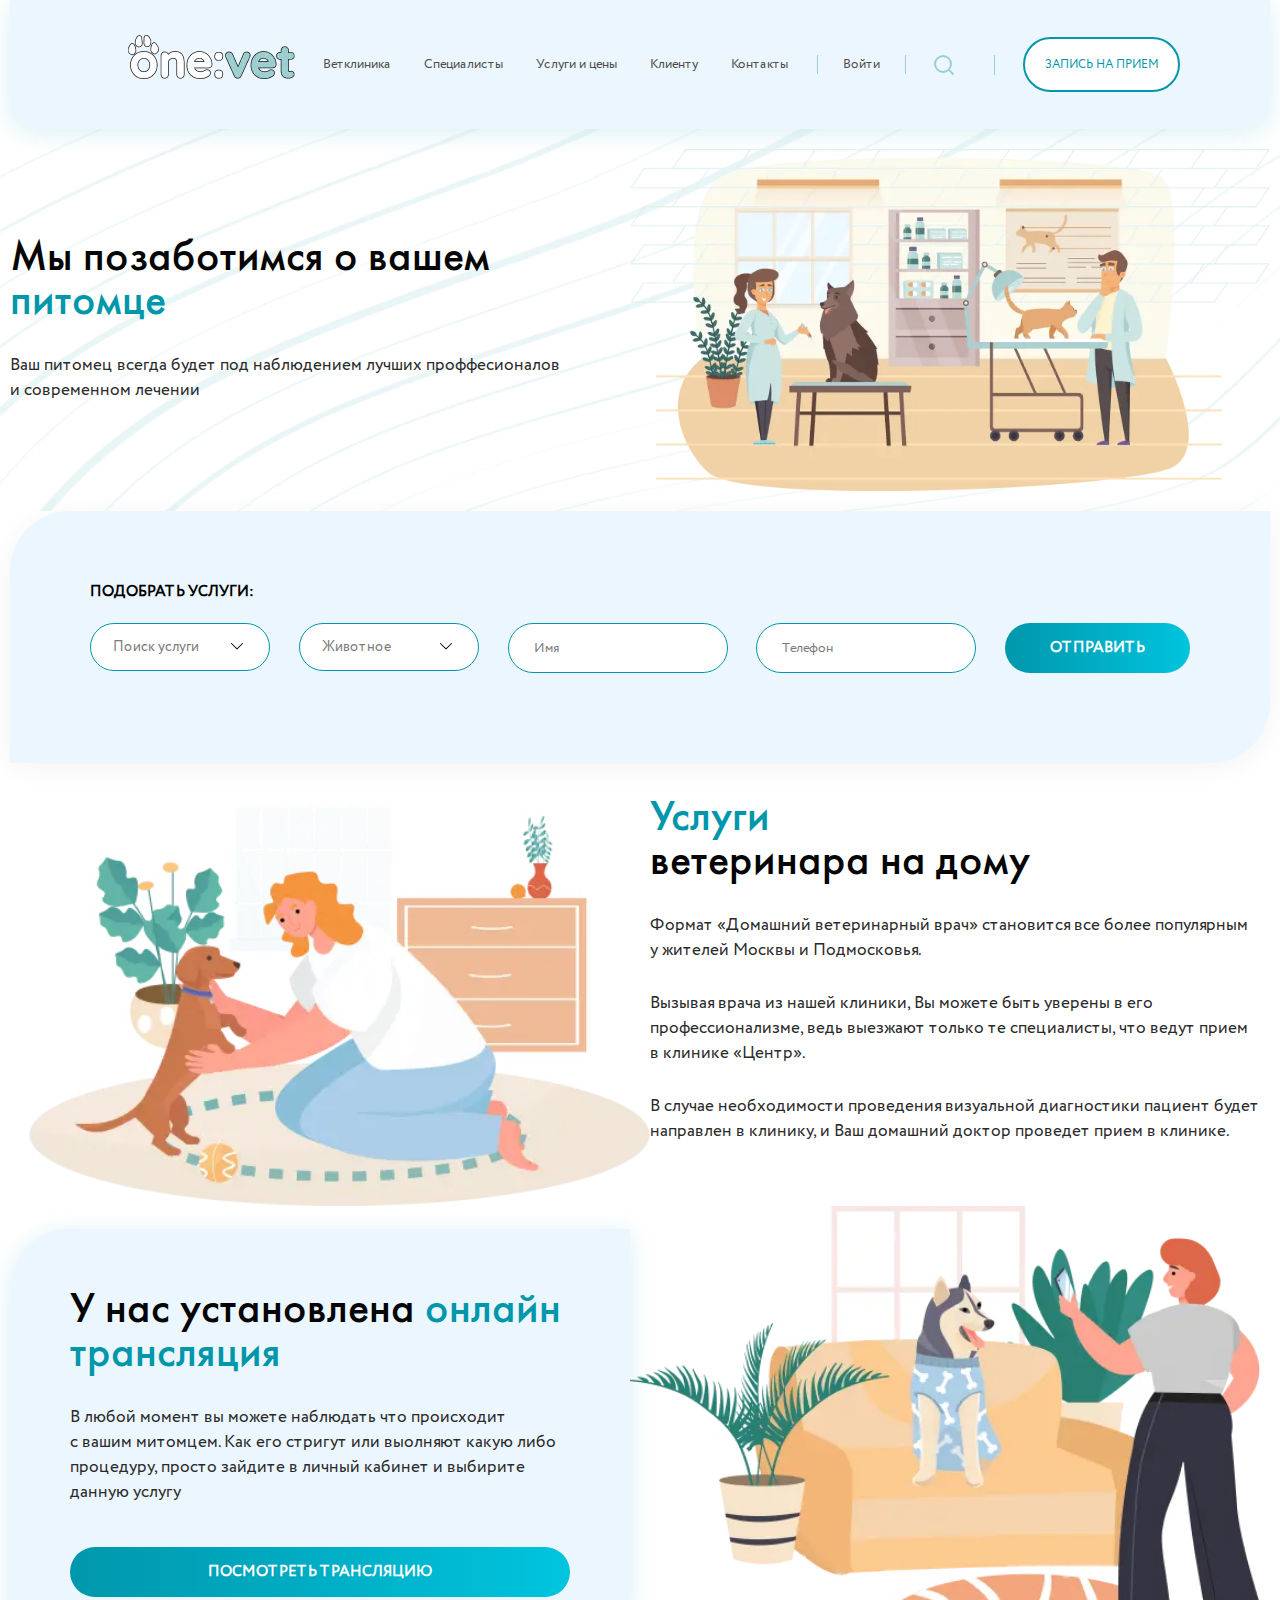
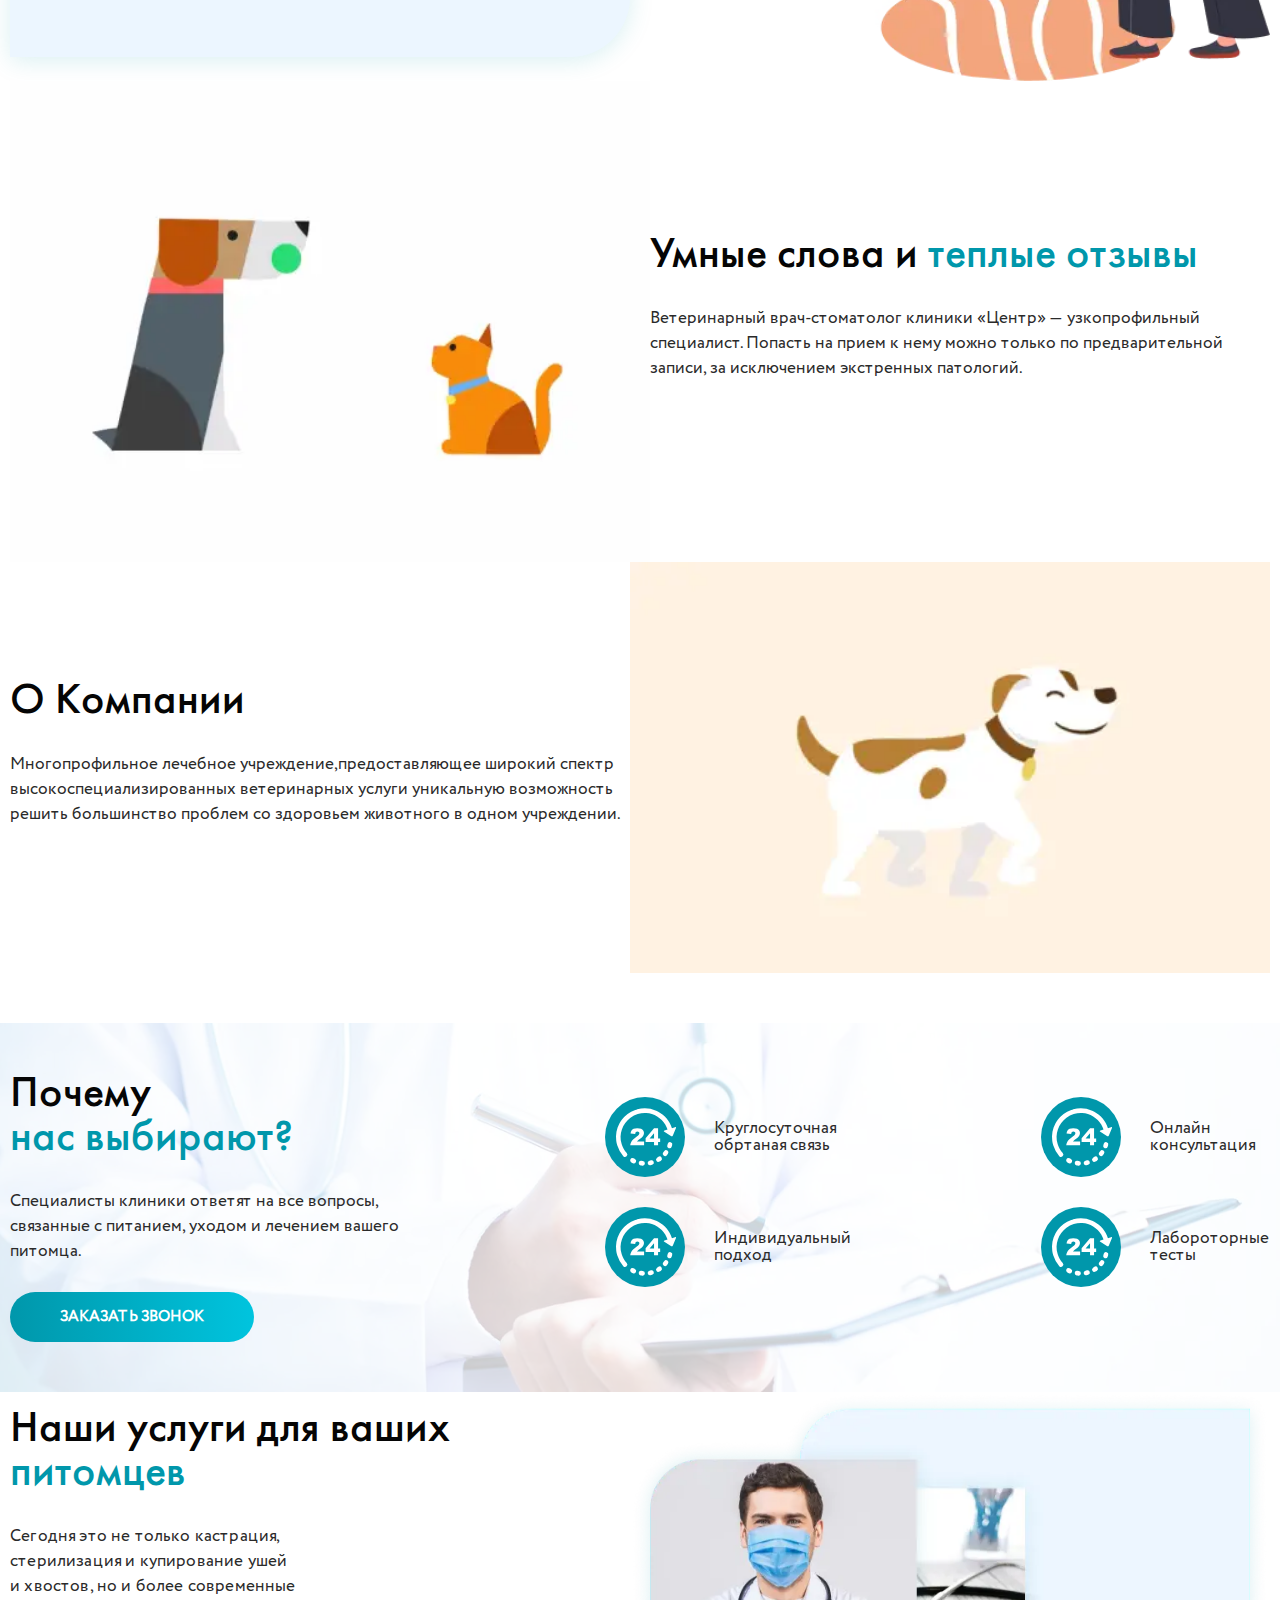
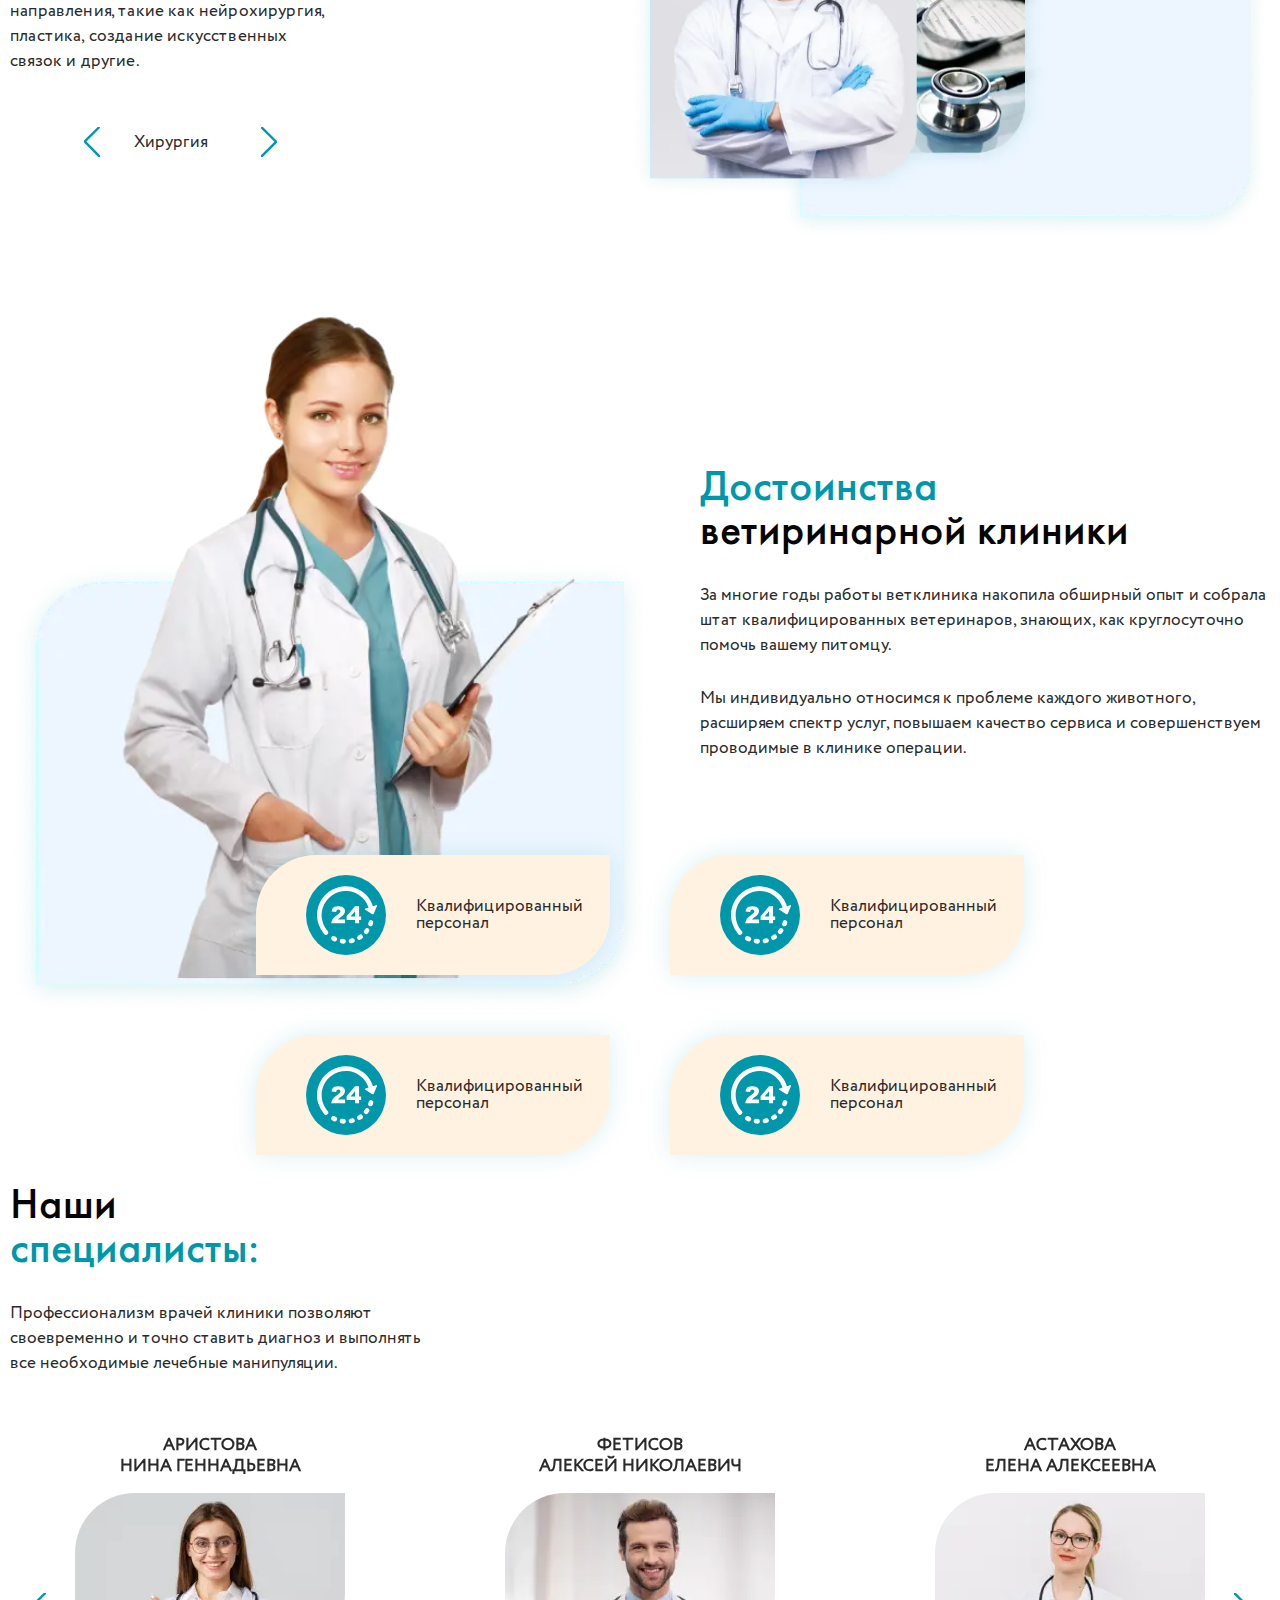
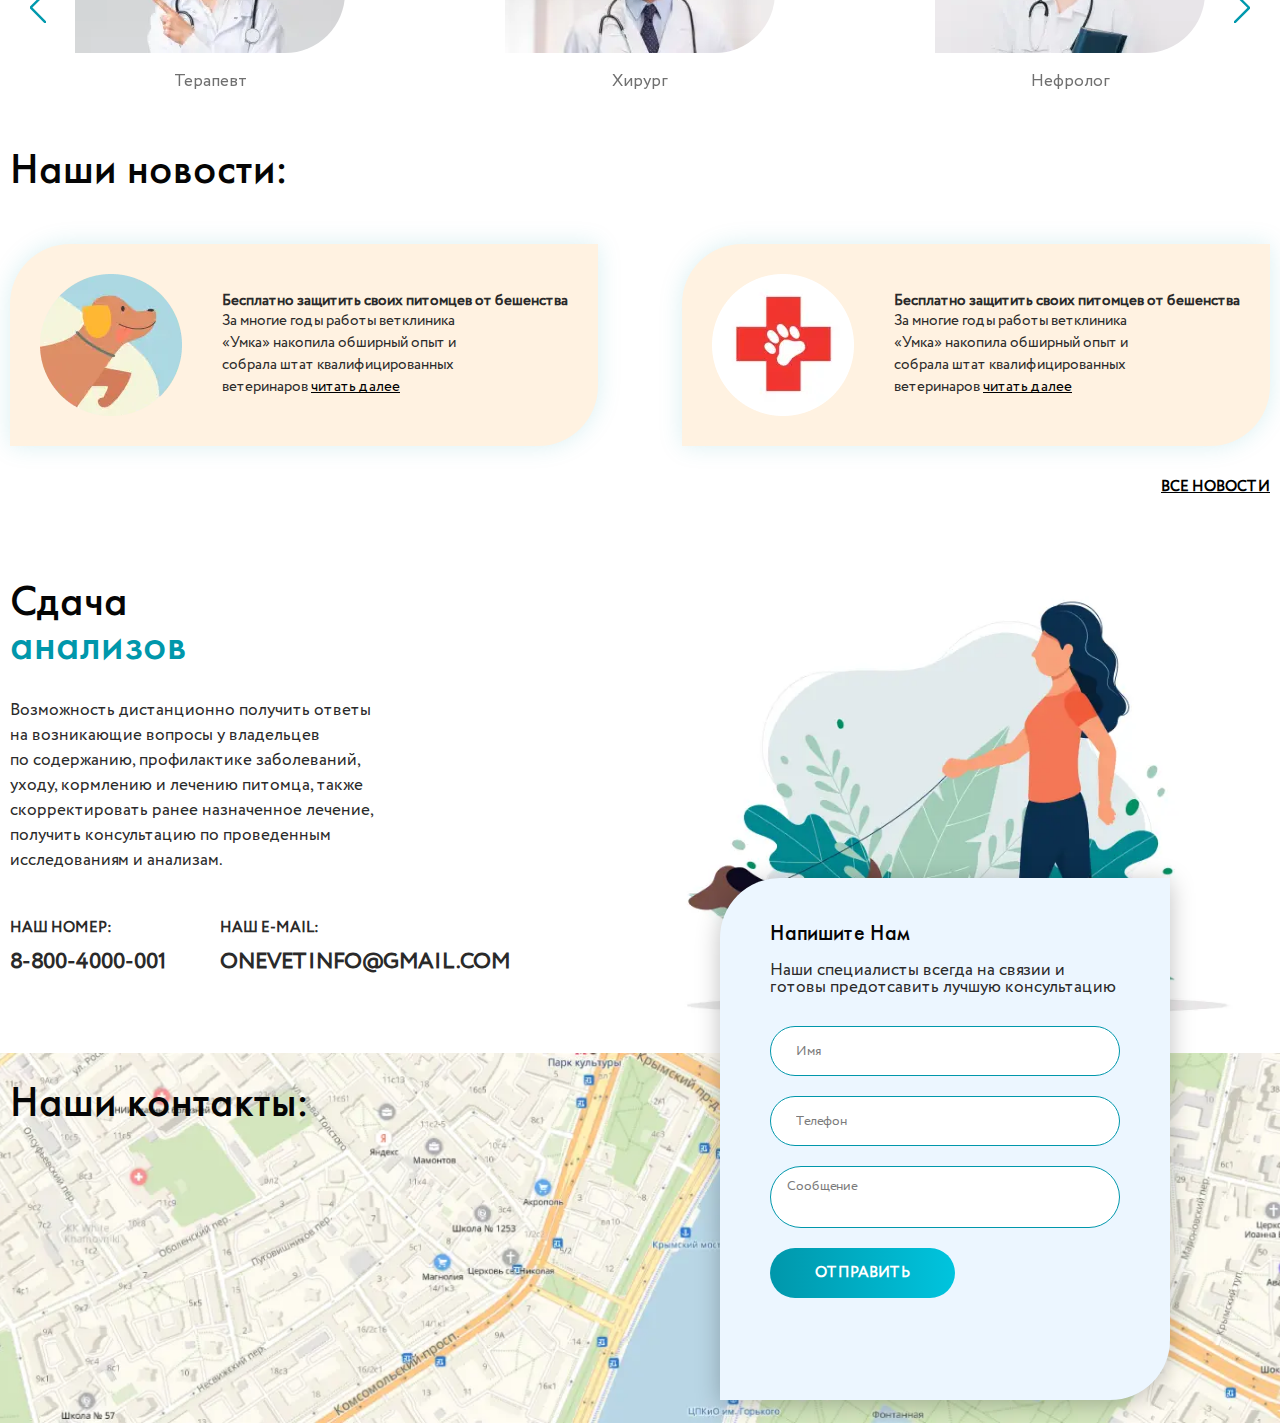
==== commit fb10b5fc: "added services.html" ====
--- a/index.html
+++ b/index.html
@@ -556,29 +556,6 @@
 	</div> </footer> 	</div>-	<div class="popup popup_popup">-	<div class="popup__content">-		<div class="popup__body">-			<div class="popup__close"></div>-		</div>-	</div>-</div>-<div class="popup popup_massagename-message">-	<div class="popup__content">-		<div class="popup__body">-			<div class="popup__close"></div>-		</div>-	</div>-</div>-<div class="popup popup_video">-	<div class="popup__content">-		<div class="popup__body">-			<div class="popup__close popup__close_video"></div>-			<div class="popup__video _video"></div>-		</div>-	</div>-</div>- 	<!-- Swiper --> <!-- <script src="https://unpkg.com/swiper/swiper-bundle.min.js"></script> --> <script src="js/vendors.min.js"></script>--- a/css/style.min.css
+++ b/css/style.min.css
@@ -1 +1 @@
-@charset "UTF-8";@font-face{font-family:Circe-Regular;font-display:swap;src:url(../fonts/Circe-Regular.woff) format("woff"),url(../fonts/Circe-Regular.woff2) format("woff2");font-weight:400;font-style:normal}@font-face{font-family:FuturaMediumC;font-display:swap;src:url(../fonts/FuturaMediumC.woff) format("woff"),url(../fonts/FuturaMediumC.woff2) format("woff2");font-weight:400;font-style:normal}*{padding:0;margin:0;border:0}*,:after,:before{-webkit-box-sizing:border-box;box-sizing:border-box}:active,:focus{outline:0}a:active,a:focus{outline:0}aside,footer,header,nav,section{display:block}body,html{height:100%;min-width:320px}body{line-height:1;font-family:Circe-regular;-ms-text-size-adjust:100%;-moz-text-size-adjust:100%;-webkit-text-size-adjust:100%}button,input,textarea{font-family:Circe-regular}input::-ms-clear{display:none}button{cursor:pointer}button::-moz-focus-inner{padding:0;border:0}a,a:visited{text-decoration:none}a:hover{text-decoration:none}ul li{list-style:none}img{vertical-align:top}h1,h2,h3,h4,h5,h6{font-weight:inherit;font-size:inherit}body{color:#2a2a2a;font-size:17px}body._lock{overflow:hidden}.wrapper{width:100%;min-height:100%;overflow:hidden;display:-webkit-box;display:-ms-flexbox;display:flex;-webkit-box-orient:vertical;-webkit-box-direction:normal;-ms-flex-direction:column;flex-direction:column}._container{max-width:1260px;margin:0 auto}.btn{display:-webkit-inline-box;display:-ms-inline-flexbox;display:inline-flex;padding:14px 45px;font-weight:700;font-size:15px;line-height:22px;text-transform:uppercase;background:-webkit-gradient(linear,left top,right top,from(#0097ab),to(#00c4de));background:-o-linear-gradient(left,#0097ab 0,#00c4de 100%);background:linear-gradient(90deg,#0097ab 0,#00c4de 100%);border-radius:50px;color:#fff}.select{position:relative;width:180px;margin-bottom:20px}.select__item{position:relative}.select__title{position:relative;color:#7b7b7b;background:#fff;border:1px solid #0097ab;border-radius:100px;cursor:pointer;padding:8px 7px;padding-right:40px}.select__title:after{position:absolute;content:url(../img/icons/04.svg);top:13px;left:140px}.select__value{display:-webkit-box;display:-ms-flexbox;display:flex;font-size:14px;height:30px;padding:0 15px;-webkit-box-align:center;-ms-flex-align:center;align-items:center;-webkit-box-pack:justify;-ms-flex-pack:justify;justify-content:space-between;-webkit-box-orient:horizontal;-webkit-box-direction:reverse;-ms-flex-direction:row-reverse;flex-direction:row-reverse}.select__value span{height:1em;overflow:hidden;display:-webkit-box;-webkit-line-clamp:1;-webkit-box-orient:vertical}.select__value:before{content:"";display:inline-block;-webkit-transition:all .3s ease 0s;-o-transition:all .3s ease 0s;transition:all .3s ease 0s;width:11px;height:7px;background:url(../img/icons/select.svg) center/100% no-repeat}.select__input{width:100%;background-color:transparent;height:100%}.select__options{color:#000;display:none;position:absolute;top:29px;border-radius:0 0 4px 4px;min-width:100%;left:0;background-color:#fff;border-top:0;border:1px solid #d9d9d9;border-top:0;font-size:14px;padding:10px 0 5px 0}.select__option{cursor:pointer;padding:5px 15px;margin:0}.select._active{z-index:5}.select._active .select__value:before{-webkit-transform:rotate(-180deg);-ms-transform:rotate(-180deg);transform:rotate(-180deg)}.select._active .select__options{display:block}input[type=email],input[type=tel],input[type=text],textarea{-webkit-appearance:none;-moz-appearance:none;appearance:none}.input{padding:14px 25px;color:#7b7b7b;background:#fff;border:1px solid #0097ab;border-radius:100px;width:100%;display:block;margin-bottom:20px}textarea.input{resize:none;padding:0 0}.checkbox{position:relative}.checkbox__input{position:absolute;width:0;height:0;opacity:0;visibility:hidden}.checkbox__input:checked+.checkbox__text:before{background:#fff url(../img/icons/check.svg) center no-repeat}.checkbox__text{display:-webkit-inline-box;display:-ms-inline-flexbox;display:inline-flex;-webkit-box-align:center;-ms-flex-align:center;align-items:center;position:relative;font-size:16px;color:#fff;letter-spacing:-.3px;line-height:calc(20 / 16);cursor:pointer}.checkbox__text:before{content:"";-ms-flex-item-align:start;align-self:flex-start;margin:0 14px 0 0;-webkit-box-flex:0;-ms-flex:0 0 20px;flex:0 0 20px;left:0;top:0;width:20px;height:18px;background:#fff;border:1px solid #a7a9ac}.checkbox a{color:#fff;text-decoration:underline}.checkbox._error .checkbox__text:before{border:1px solid #ee1212}.options{display:-webkit-box;display:-ms-flexbox;display:flex;-webkit-box-orient:vertical;-webkit-box-direction:normal;-ms-flex-direction:column;flex-direction:column;-webkit-box-align:start;-ms-flex-align:start;align-items:flex-start}.options__item{position:relative;cursor:pointer}.options__input{position:absolute;width:0;height:0;opacity:0;left:0;top:0;visibility:hidden}.options__input:checked+.options__text:after{-webkit-transform:scale(1);-ms-transform:scale(1);transform:scale(1)}.options__text{display:-webkit-inline-box;display:-ms-inline-flexbox;display:inline-flex;-webkit-box-align:center;-ms-flex-align:center;align-items:center;position:relative;font-size:16px;color:#fff;letter-spacing:-.3px;line-height:calc(20 / 16)}.options__text:before{content:"";-ms-flex-item-align:start;align-self:flex-start;margin:0 14px 0 0;-webkit-box-flex:0;-ms-flex:0 0 20px;flex:0 0 20px;left:0;top:0;border-radius:50%;width:20px;height:18px;background:#fff;border:1px solid #a7a9ac}.options__text:after{content:"";-webkit-transition:all .3s ease 0s;-o-transition:all .3s ease 0s;transition:all .3s ease 0s;-webkit-transform:scale(0);-ms-transform:scale(0);transform:scale(0);width:10px;height:10px;border-radius:50%;background-color:#77243a;position:absolute;left:5px;top:4px}.rating{display:-webkit-box;display:-ms-flexbox;display:flex;-webkit-box-align:end;-ms-flex-align:end;align-items:flex-end;font-size:40px;line-height:.75;-webkit-transition:opacity .3s ease 0s;-o-transition:opacity .3s ease 0s;transition:opacity .3s ease 0s}.rating.rating_sending{opacity:.2}.rating.rating_set .rating__active,.rating.rating_set .rating__item{cursor:pointer}.rating__body{position:relative}.rating__body::before{content:"★★★★★";display:block}.rating__active{position:absolute;width:0%;height:100%;top:0;left:0;overflow:hidden}.rating__active::before{content:"★★★★★";position:absolute;width:100%;height:100%;top:0;left:0;color:#ffd300}.rating__items{display:-webkit-box;display:-ms-flexbox;display:flex;position:absolute;width:100%;height:100%;top:0;left:0}.rating__item{-webkit-box-flex:0;-ms-flex:0 0 20%;flex:0 0 20%;height:100%;opacity:0}.rating__value{font-size:50%;line-height:1;padding:0 0 0 10px}.quantity{width:88px;height:40px;display:-webkit-box;display:-ms-flexbox;display:flex;border:1px solid rgba(166,166,166,.45)}.quantity__button{-webkit-box-flex:0;-ms-flex:0 0 30px;flex:0 0 30px;position:relative;cursor:pointer}.quantity__button::after,.quantity__button::before{content:"";position:absolute;top:50%;left:50%;-webkit-transition:all .3s ease 0s;-o-transition:all .3s ease 0s;transition:all .3s ease 0s;margin:0 0 0 -4.5px;background-color:#a6a6a6;width:9px;height:1px}.quantity__button_plus::before{-webkit-transform:rotate(-90deg);-ms-transform:rotate(-90deg);transform:rotate(-90deg)}.quantity__input{-webkit-box-flex:1;-ms-flex:1 1 auto;flex:1 1 auto}.quantity__input input{height:100%;color:#a6a6a6;font-size:12px;width:100%;text-align:center}.row:after{display:block;content:"";clear:both}.rub:after{content:"₽"}ol.counter{list-style-type:none;counter-reset:item}ol.counter li{position:relative;padding:0 0 0 45px}ol.counter li:before{counter-increment:item;content:counter(item);position:absolute;left:0;top:0;color:#818181;font-size:14px;font-weight:700;text-align:center;line-height:26px;border-radius:50%;width:28px;height:28px;border:1px solid #4274bb}.ellipsis{display:block;overflow:hidden;width:100%;white-space:nowrap;-o-text-overflow:ellipsis;text-overflow:ellipsis}.es{overflow:hidden;white-space:nowrap;-o-text-overflow:ellipsis;text-overflow:ellipsis}.table{display:table;font-size:0;width:100%}.trow{display:table-row}.cell{display:table-cell}.cell.full{width:100%}._ibg{position:relative}._ibg img{position:absolute;width:100%;height:100%;top:0;left:0;-o-object-fit:cover;object-fit:cover}body.ie ._ibg{background-position:center;background-size:cover;background-repeat:no-repeat}body.ie ._ibg img{width:0;height:0;opacity:0;visibility:hidden}._video{position:relative;overflow:hidden;height:0;padding-bottom:56.25%}._video embed,._video iframe,._video object,._video video{position:absolute;top:0;left:0;width:100%;height:100%}.videobg embed,.videobg iframe,.videobg object,.videobg video{position:fixed;top:50%;left:50%;min-width:100%;min-height:100%;width:auto;height:auto;z-index:-100;-webkit-transform:translateX(-50%) translateY(-50%);-ms-transform:translateX(-50%) translateY(-50%);transform:translateX(-50%) translateY(-50%);background-size:cover}._more-content{-webkit-transition:all .3s ease 0s;-o-transition:all .3s ease 0s;transition:all .3s ease 0s;overflow:hidden}._more-link{cursor:pointer}._more-link span{font-style:normal}._more-link span:first-child{display:block}._more-link span:last-child{display:none}._more-link._active span{font-style:normal}._more-link._active span:first-child{display:none}._more-link._active span:last-child{display:block}#map{background:url(../img/icons/loading.gif) center/50px no-repeat}._swiper{overflow:hidden}._swiper .swiper-wrapper{width:100%;height:100%;-webkit-box-sizing:content-box;box-sizing:content-box;display:-webkit-box;display:-ms-flexbox;display:flex;position:relative}._swiper.swiper-container-vertical .swiper-wrapper{-webkit-box-orient:vertical;-webkit-box-direction:normal;-ms-flex-direction:column;flex-direction:column}._swiper.swiper-container-autoheight .swiper-wrapper{-webkit-box-align:start;-ms-flex-align:start;align-items:flex-start}.swiper-container-initialized .swiper-slide{-ms-flex-negative:0;flex-shrink:0}.swiper-container-android .swiper-slide,.swiper-container-android .swiper-wrapper{-webkit-transform:translate3d(0,0,0);transform:translate3d(0,0,0)}.swiper-button-lock{display:none!important}._tabs-block{display:none}._tabs-block._active{display:block}.mirror{-webkit-transform:scale(-1,1);-ms-transform:scale(-1,1);transform:scale(-1,1)}.nicescroll-rails{z-index:1000!important}._custom-scroll{position:fixed;right:0;top:0;width:3px;height:100%;z-index:1000}._custom-scroll__line{background-color:rgba(0,0,0,.5);border-radius:3px 0 0 3px;position:relative;left:0;top:0;width:100%}.popup{-webkit-overflow-scrolling:touch;z-index:100;padding:30px 10px;position:fixed;top:0;left:0;width:100%;height:100%;-webkit-transition:visibility .8s ease 0s;-o-transition:visibility .8s ease 0s;transition:visibility .8s ease 0s;visibility:hidden}.popup::before{content:"";background-color:rgba(0,0,0,.9);position:fixed;width:100%;height:100%;top:0;left:0;opacity:0;-webkit-transition:opacity .8s ease 0s;-o-transition:opacity .8s ease 0s;transition:opacity .8s ease 0s}.popup.show{visibility:visible;overflow:auto}.popup.show::before{opacity:1}.popup.show .popup__body{-webkit-transform:scale(1);-ms-transform:scale(1);transform:scale(1)}.popup._active{overflow:auto;visibility:visible}.popup._active::before{opacity:1}.popup._active .popup__body{-webkit-transition:all .3s ease .2s;-o-transition:all .3s ease .2s;transition:all .3s ease .2s;-webkit-transform:scale(1);-ms-transform:scale(1);transform:scale(1)}.popup__content{display:-webkit-box;display:-ms-flexbox;display:flex;-webkit-box-orient:vertical;-webkit-box-direction:normal;-ms-flex-direction:column;flex-direction:column;-webkit-box-align:center;-ms-flex-align:center;align-items:center;min-height:100%;-webkit-box-flex:1;-ms-flex:1 1 auto;flex:1 1 auto;width:100%;display:flex;-webkit-box-pack:center;-ms-flex-pack:center;justify-content:center;align-items:center}.popup__body{-webkit-transform:scale(0);-ms-transform:scale(0);transform:scale(0);-webkit-transition:all .3s ease 0s;-o-transition:all .3s ease 0s;transition:all .3s ease 0s;background-color:#fff;padding:50px;width:100%;max-width:800px}.popup__close{width:15px;height:15px;position:absolute;top:0;right:0;cursor:pointer;z-index:30;background:url(../img/icons/close.svg) 0 0 no-repeat}.header__menu{background:#ecf6ff;-webkit-box-shadow:0 4px 24px rgba(0,151,171,.15);box-shadow:0 4px 24px rgba(0,151,171,.15);border-radius:0 0 25px 25px;padding:35px 90px;display:-webkit-box;display:-ms-flexbox;display:flex;-webkit-box-pack:justify;-ms-flex-pack:justify;justify-content:space-between;-webkit-box-align:center;-ms-flex-align:center;align-items:center;font-size:13px;line-height:146.15385%}.header-logo{margin-bottom:15px}.menu__list li{display:inline-block}.menu__list li+li{margin-left:30px}.menu__link{color:#4c4c4c}.header-enter{padding:0 25px;border-left:1px solid #9bcfd5;border-right:1px solid #9bcfd5}.header-search{padding-right:40px;border-right:1px solid #9bcfd5}.header-order a{border:2px solid #0097ab;padding:17px 20px;background:#fff;border-radius:40px;font-size:12px;line-height:18px;text-transform:uppercase;color:#0097ab}._no-webp .sec1-bg{background-image:url(../img/home/bg.png)}.sec1-bg{background-repeat:no-repeat;background-position:center center;background-size:cover}.sec1{padding:20px 0;display:-webkit-box;display:-ms-flexbox;display:flex;-webkit-box-pack:justify;-ms-flex-pack:justify;justify-content:space-between;-webkit-box-align:center;-ms-flex-align:center;align-items:center}.sec2{background:#ecf6ff;-webkit-box-shadow:0 4px 24px rgba(173,173,173,.15);box-shadow:0 4px 24px rgba(173,173,173,.15);border-radius:60px 0;padding:70px 80px}.sec-2-text{font-weight:700;font-size:15px;line-height:22px;text-transform:uppercase;color:#000;margin-bottom:20px}.sec2-form{display:-webkit-box;display:-ms-flexbox;display:flex;-webkit-box-pack:justify;-ms-flex-pack:justify;justify-content:space-between;-webkit-box-align:center;-ms-flex-align:center;align-items:center;-ms-flex-wrap:wrap;flex-wrap:wrap}.form{font-size:15px;line-height:22px;text-transform:capitalize}.sec3{display:-webkit-box;display:-ms-flexbox;display:flex;-webkit-box-pack:justify;-ms-flex-pack:justify;justify-content:space-between;-webkit-box-align:center;-ms-flex-align:center;align-items:center}.sec3-about{margin-bottom:28px}.sec4{display:-webkit-box;display:-ms-flexbox;display:flex;-webkit-box-pack:justify;-ms-flex-pack:justify;justify-content:space-between;-webkit-box-align:center;-ms-flex-align:center;align-items:center}.sec4-text{padding:60px;background:#ecf6ff;-webkit-box-shadow:0 4px 24px rgba(0,151,171,.15);box-shadow:0 4px 24px rgba(0,151,171,.15);border-radius:60px 0}.sec4-about{margin-bottom:42px}.sec6.sec3{padding-top:0;-webkit-box-align:center;-ms-flex-align:center;align-items:center;margin-bottom:50px}._no-webp .sec7{background:url(../img/home/bg-sec.jpg) center no-repeat,rgba(255,255,255,.8)}.sec7{background-size:cover!important;background-blend-mode:color;padding:50px 0}.sec-7{display:-webkit-box;display:-ms-flexbox;display:flex;-webkit-box-pack:justify;-ms-flex-pack:justify;justify-content:space-between;-webkit-box-align:center;-ms-flex-align:center;align-items:center}.sec7-text{-webkit-box-flex:0;-ms-flex:0 1 65%;flex:0 1 65%;opacity:1}.sec7-about{margin-bottom:28px;max-width:450px}.sec7-link{display:inline-block}.sec7-items{display:-webkit-box;display:-ms-flexbox;display:flex;-webkit-box-pack:justify;-ms-flex-pack:justify;justify-content:space-between;-ms-flex-wrap:wrap;flex-wrap:wrap}.sec7-item{display:-webkit-box;display:-ms-flexbox;display:flex;-webkit-box-align:center;-ms-flex-align:center;align-items:center;-webkit-box-pack:center;-ms-flex-pack:center;justify-content:center;margin-bottom:30px}.sec7-img{margin-right:29px}.sec7-item_text{max-width:120px}.sec8{display:-webkit-box;display:-ms-flexbox;display:flex;-webkit-box-pack:justify;-ms-flex-pack:justify;justify-content:space-between;-webkit-box-align:center;-ms-flex-align:center;align-items:center}.sec8-slider{position:relative}.slider-text{font-size:17px;line-height:25px;letter-spacing:.01em;color:#2a2a2a;margin-bottom:60px}.slider-title{text-align:center}.swiper-container{width:320px;height:300px}.str-next{position:absolute;bottom:67px;right:57%;width:16px;height:30px;background:url(../img/icons/next.svg) center no-repeat}.str-prev{position:absolute;width:16px;height:30px;bottom:67px;left:12%;background:url(../img/icons/prev.svg) center no-repeat}.sec9-content{display:-webkit-box;display:-ms-flexbox;display:flex;-webkit-box-pack:justify;-ms-flex-pack:justify;justify-content:space-between;-webkit-box-align:center;-ms-flex-align:center;align-items:center}.sec9-text{padding-left:50px}.sec9-about{margin-bottom:28px}.sec9-list{max-width:900px;margin:0 auto;display:-webkit-box;display:-ms-flexbox;display:flex;-webkit-box-pack:center;-ms-flex-pack:center;justify-content:center;-ms-flex-wrap:wrap;flex-wrap:wrap;-webkit-box-align:center;-ms-flex-align:center;align-items:center;margin-top:-190px}.sec9-item{padding:20px 50px;display:-webkit-box;display:-ms-flexbox;display:flex;-webkit-box-pack:justify;-ms-flex-pack:justify;justify-content:space-between;-webkit-box-align:center;-ms-flex-align:center;align-items:center;background:#fff2e1;-webkit-box-shadow:0 0 24px rgba(0,151,171,.15);box-shadow:0 0 24px rgba(0,151,171,.15);border-radius:60px 0;margin:30px}.sec9-icon{margin-right:30px}.sec9-additional{max-width:144px}.sec10{position:relative}.sec10-about{margin-bottom:60px;max-width:413px}.slide-name{margin-bottom:15px;font-weight:700;font-size:17px;line-height:123.7%;text-align:center;text-transform:uppercase;color:#2a2a2a}.slide-photo{text-align:center;margin-bottom:20px}.slide-photo img{border-radius:60px 0}.slide-doctor{text-align:center;color:#707070}.st-next{position:absolute;bottom:67px;right:20px;width:16px;height:30px;background:url(../img/icons/next.svg) center no-repeat}.st-prev{position:absolute;width:16px;height:30px;bottom:67px;left:20px;background:url(../img/icons/prev.svg) center no-repeat}.sec11{padding-top:60px}.sec11-title.title{margin-bottom:50px}.sec11-list{display:-webkit-box;display:-ms-flexbox;display:flex;-webkit-box-pack:justify;-ms-flex-pack:justify;justify-content:space-between;-webkit-box-align:center;-ms-flex-align:center;align-items:center;-ms-flex-wrap:wrap;flex-wrap:wrap}.sec11-item{display:-webkit-box;display:-ms-flexbox;display:flex;-webkit-box-pack:justify;-ms-flex-pack:justify;justify-content:space-between;-webkit-box-align:center;-ms-flex-align:center;align-items:center;background:#fff2e1;-webkit-box-shadow:0 0 24px rgba(0,151,171,.15);box-shadow:0 0 24px rgba(0,151,171,.15);border-radius:60px 0;padding:30px;margin-bottom:30px}.sec11-img{margin-right:40px}.new-title{font-weight:700;font-size:15px;line-height:123.7%}.new-text{font-size:15px;line-height:22px;max-width:245px}.new-text a{color:#000;text-decoration:underline}.sec11-link{text-align:right}.sec11-link a{font-weight:700;font-size:15px;line-height:22px;-webkit-text-decoration-line:underline;text-decoration-line:underline;text-transform:uppercase;color:#000}.sec12{position:relative;padding-top:30px}.sec12-content{display:-webkit-box;display:-ms-flexbox;display:flex;-webkit-box-pack:justify;-ms-flex-pack:justify;justify-content:space-between;-webkit-box-align:center;-ms-flex-align:center;align-items:center}.sec12-about{max-width:373px;margin-bottom:44px}.sec12-contacts{display:-webkit-box;display:-ms-flexbox;display:flex;-webkit-box-pack:justify;-ms-flex-pack:justify;justify-content:space-between;-ms-flex-wrap:wrap;flex-wrap:wrap}.contact-phone{margin-right:53px;margin-bottom:20px}.mail-text,.phone-text{margin-bottom:7px;font-weight:700;font-size:15px;line-height:22px;text-transform:uppercase}.mail-adres a,.phone-numb a{font-weight:700;font-size:22px;line-height:32px;text-transform:uppercase;color:#2a2a2a}.sec13{position:absolute;width:450px;height:522px;background:#ecf6ff;-webkit-box-shadow:0 4px 24px rgba(0,0,0,.25);box-shadow:0 4px 24px rgba(0,0,0,.25);border-radius:60px 0;padding:30px 50px;top:380px;right:100px}.sec13-title{font-family:FuturaMediumC;font-size:22px;line-height:54px;text-transform:capitalize;color:#050505}.sec13-text{margin-bottom:30px}._no-webp .sec14{background-image:url(../img/home/14.jpg)}.sec14{background-repeat:no-repeat;background-position:center center;background-size:cover;min-height:370px;padding-top:30px}.page{-webkit-box-flex:1;-ms-flex:1 1 auto;flex:1 1 auto}.title{font-family:FuturaMediumC;font-size:calc(35px + 15 * ((100vw - 320px)/ 1600));color:#050505;margin-bottom:28px}.title span{color:#0097ab}.text{font-size:17px;line-height:25px;color:#2a2a2a}.sec-img{width:50vw}.sec-link{display:-webkit-box;display:-ms-flexbox;display:flex;-webkit-box-pack:center;-ms-flex-pack:center;justify-content:center;-webkit-box-align:center;-ms-flex-align:center;align-items:center;font-weight:700;font-size:15px;line-height:22px;text-transform:uppercase;color:#fff;padding:14px 50px;background:-webkit-gradient(linear,left top,right top,from(#0097ab),to(#00c4de));background:-o-linear-gradient(left,#0097ab 0,#00c4de 100%);background:linear-gradient(90deg,#0097ab 0,#00c4de 100%);border-radius:50px}@media (min-width:991.98px){.quantity__button:hover::after,.quantity__button:hover::before{background-color:rgba(0,0,0,.5)}}@media (min-width:992px){.select__option:hover{background:#d9d9d9}.checkbox a:hover{text-decoration:none}}@media (max-width:1272px){._container{max-width:970px}.str-next{right:45%}.str-prev{left:22%}}@media (max-width:991.98px){._container{max-width:750px}.select__title{font-size:18px}.select__options{font-size:18px}.str-next{right:30%}.str-prev{left:27%}.sec9-list{width:100%}.sec13{right:-30px}}@media (max-width:767.98px){._container{max-width:none;padding:0 10px}.sec1{-webkit-box-orient:vertical;-webkit-box-direction:normal;-ms-flex-direction:column;flex-direction:column;padding-top:100px;padding-bottom:65px}.sec1-text{margin-bottom:50px}.sec2{padding-top:50px;padding-bottom:50px}.sec-2-text{text-align:center}.sec2-form{-webkit-box-orient:vertical;-webkit-box-direction:normal;-ms-flex-direction:column;flex-direction:column}.sec3{-webkit-box-orient:vertical;-webkit-box-direction:normal;-ms-flex-direction:column;flex-direction:column;padding-top:20px;padding-bottom:40px}.sec3-photo{-webkit-box-ordinal-group:2;-ms-flex-order:1;order:1}.sec4{-webkit-box-orient:vertical;-webkit-box-direction:normal;-ms-flex-direction:column;flex-direction:column;padding-top:40px;padding-bottom:80px}.sec-7{-webkit-box-orient:vertical;-webkit-box-direction:normal;-ms-flex-direction:column;flex-direction:column;-webkit-box-pack:center;-ms-flex-pack:center;justify-content:center}.sec7-text{margin-bottom:30px}.sec7-items{-webkit-box-orient:vertical;-webkit-box-direction:normal;-ms-flex-direction:column;flex-direction:column}.sec8{padding-top:20px;-webkit-box-orient:vertical;-webkit-box-direction:normal;-ms-flex-direction:column;flex-direction:column}.sec8-slider{display:-webkit-box;display:-ms-flexbox;display:flex;-webkit-box-pack:center;-ms-flex-pack:center;justify-content:center;-webkit-box-align:center;-ms-flex-align:center;align-items:center}.swiper-container{text-align:center}.sec9{padding-top:30px}.sec9-content{-webkit-box-orient:vertical;-webkit-box-direction:normal;-ms-flex-direction:column;flex-direction:column}.sec9-img{-webkit-box-ordinal-group:2;-ms-flex-order:1;order:1}.sec9-text{padding-left:10px}.sec10{padding-top:30px}.sec11{padding-top:30px}.sec12{padding-top:30px}.sec12-content{-webkit-box-orient:vertical;-webkit-box-direction:normal;-ms-flex-direction:column;flex-direction:column}.sec13{position:relative;top:0;right:0;margin:0 auto}.sec-img{width:100%;-webkit-box-ordinal-group:2;-ms-flex-order:1;order:1}}@media (max-width:479.98px){.sec11-img img{width:100%}.sec13{width:310px}}._webp .sec1-bg{background-image:url(../img/home/bg.webp)}._webp .sec7{background:url(../img/home/bg-sec.webp) center no-repeat,rgba(255,255,255,.8)}._webp .sec14{background-image:url(../img/home/14.webp)}+@charset "UTF-8";@font-face{font-family:Circe-Regular;font-display:swap;src:url(../fonts/Circe-Regular.woff) format("woff"),url(../fonts/Circe-Regular.woff2) format("woff2");font-weight:400;font-style:normal}@font-face{font-family:FuturaMediumC;font-display:swap;src:url(../fonts/FuturaMediumC.woff) format("woff"),url(../fonts/FuturaMediumC.woff2) format("woff2");font-weight:400;font-style:normal}*{padding:0;margin:0;border:0}*,:after,:before{-webkit-box-sizing:border-box;box-sizing:border-box}:active,:focus{outline:0}a:active,a:focus{outline:0}aside,footer,header,nav,section{display:block}body,html{height:100%;min-width:320px}body{line-height:1;font-family:Circe-regular;-ms-text-size-adjust:100%;-moz-text-size-adjust:100%;-webkit-text-size-adjust:100%}button,input,textarea{font-family:Circe-regular}input::-ms-clear{display:none}button{cursor:pointer}button::-moz-focus-inner{padding:0;border:0}a,a:visited{text-decoration:none}a:hover{text-decoration:none}ul li{list-style:none}img{vertical-align:top}h1,h2,h3,h4,h5,h6{font-weight:inherit;font-size:inherit}body{color:#2a2a2a;font-size:17px}body._lock{overflow:hidden}.wrapper{width:100%;min-height:100%;overflow:hidden;display:-webkit-box;display:-ms-flexbox;display:flex;-webkit-box-orient:vertical;-webkit-box-direction:normal;-ms-flex-direction:column;flex-direction:column}._container{max-width:1260px;margin:0 auto}.btn{display:-webkit-inline-box;display:-ms-inline-flexbox;display:inline-flex;padding:14px 45px;font-weight:700;font-size:15px;line-height:22px;text-transform:uppercase;background:-webkit-gradient(linear,left top,right top,from(#0097ab),to(#00c4de));background:-o-linear-gradient(left,#0097ab 0,#00c4de 100%);background:linear-gradient(90deg,#0097ab 0,#00c4de 100%);border-radius:50px;color:#fff}.select{position:relative;width:180px;margin-bottom:20px}.select__item{position:relative}.select__title{position:relative;color:#7b7b7b;background:#fff;border:1px solid #0097ab;border-radius:100px;cursor:pointer;padding:8px 7px;padding-right:40px}.select__title:after{position:absolute;content:url(../img/icons/04.svg);top:13px;left:140px}.select__value{display:-webkit-box;display:-ms-flexbox;display:flex;font-size:14px;height:30px;padding:0 15px;-webkit-box-align:center;-ms-flex-align:center;align-items:center;-webkit-box-pack:justify;-ms-flex-pack:justify;justify-content:space-between;-webkit-box-orient:horizontal;-webkit-box-direction:reverse;-ms-flex-direction:row-reverse;flex-direction:row-reverse}.select__value span{height:1em;overflow:hidden;display:-webkit-box;-webkit-line-clamp:1;-webkit-box-orient:vertical}.select__value:before{content:"";display:inline-block;-webkit-transition:all .3s ease 0s;-o-transition:all .3s ease 0s;transition:all .3s ease 0s;width:11px;height:7px;background:url(../img/icons/select.svg) center/100% no-repeat}.select__input{width:100%;background-color:transparent;height:100%}.select__options{color:#000;display:none;position:absolute;top:29px;border-radius:0 0 4px 4px;min-width:100%;left:0;background-color:#fff;border-top:0;border:1px solid #d9d9d9;border-top:0;font-size:14px;padding:10px 0 5px 0}.select__option{cursor:pointer;padding:5px 15px;margin:0}.select._active{z-index:5}.select._active .select__value:before{-webkit-transform:rotate(-180deg);-ms-transform:rotate(-180deg);transform:rotate(-180deg)}.select._active .select__options{display:block}input[type=email],input[type=tel],input[type=text],textarea{-webkit-appearance:none;-moz-appearance:none;appearance:none}.input{padding:14px 25px;color:#7b7b7b;background:#fff;border:1px solid #0097ab;border-radius:100px;width:100%;display:block;margin-bottom:20px}textarea.input{resize:none;padding:0 0}.checkbox{position:relative}.checkbox__input{position:absolute;width:0;height:0;opacity:0;visibility:hidden}.checkbox__input:checked+.checkbox__text:before{background:#fff url(../img/icons/check.svg) center no-repeat}.checkbox__text{display:-webkit-inline-box;display:-ms-inline-flexbox;display:inline-flex;-webkit-box-align:center;-ms-flex-align:center;align-items:center;position:relative;font-size:16px;color:#fff;letter-spacing:-.3px;line-height:calc(20 / 16);cursor:pointer}.checkbox__text:before{content:"";-ms-flex-item-align:start;align-self:flex-start;margin:0 14px 0 0;-webkit-box-flex:0;-ms-flex:0 0 20px;flex:0 0 20px;left:0;top:0;width:20px;height:18px;background:#fff;border:1px solid #a7a9ac}.checkbox a{color:#fff;text-decoration:underline}.checkbox._error .checkbox__text:before{border:1px solid #ee1212}.options{display:-webkit-box;display:-ms-flexbox;display:flex;-webkit-box-orient:vertical;-webkit-box-direction:normal;-ms-flex-direction:column;flex-direction:column;-webkit-box-align:start;-ms-flex-align:start;align-items:flex-start}.options__item{position:relative;cursor:pointer}.options__input{position:absolute;width:0;height:0;opacity:0;left:0;top:0;visibility:hidden}.options__input:checked+.options__text:after{-webkit-transform:scale(1);-ms-transform:scale(1);transform:scale(1)}.options__text{display:-webkit-inline-box;display:-ms-inline-flexbox;display:inline-flex;-webkit-box-align:center;-ms-flex-align:center;align-items:center;position:relative;font-size:16px;color:#fff;letter-spacing:-.3px;line-height:calc(20 / 16)}.options__text:before{content:"";-ms-flex-item-align:start;align-self:flex-start;margin:0 14px 0 0;-webkit-box-flex:0;-ms-flex:0 0 20px;flex:0 0 20px;left:0;top:0;border-radius:50%;width:20px;height:18px;background:#fff;border:1px solid #a7a9ac}.options__text:after{content:"";-webkit-transition:all .3s ease 0s;-o-transition:all .3s ease 0s;transition:all .3s ease 0s;-webkit-transform:scale(0);-ms-transform:scale(0);transform:scale(0);width:10px;height:10px;border-radius:50%;background-color:#77243a;position:absolute;left:5px;top:4px}.rating{display:-webkit-box;display:-ms-flexbox;display:flex;-webkit-box-align:end;-ms-flex-align:end;align-items:flex-end;font-size:40px;line-height:.75;-webkit-transition:opacity .3s ease 0s;-o-transition:opacity .3s ease 0s;transition:opacity .3s ease 0s}.rating.rating_sending{opacity:.2}.rating.rating_set .rating__active,.rating.rating_set .rating__item{cursor:pointer}.rating__body{position:relative}.rating__body::before{content:"★★★★★";display:block}.rating__active{position:absolute;width:0%;height:100%;top:0;left:0;overflow:hidden}.rating__active::before{content:"★★★★★";position:absolute;width:100%;height:100%;top:0;left:0;color:#ffd300}.rating__items{display:-webkit-box;display:-ms-flexbox;display:flex;position:absolute;width:100%;height:100%;top:0;left:0}.rating__item{-webkit-box-flex:0;-ms-flex:0 0 20%;flex:0 0 20%;height:100%;opacity:0}.rating__value{font-size:50%;line-height:1;padding:0 0 0 10px}.quantity{width:88px;height:40px;display:-webkit-box;display:-ms-flexbox;display:flex;border:1px solid rgba(166,166,166,.45)}.quantity__button{-webkit-box-flex:0;-ms-flex:0 0 30px;flex:0 0 30px;position:relative;cursor:pointer}.quantity__button::after,.quantity__button::before{content:"";position:absolute;top:50%;left:50%;-webkit-transition:all .3s ease 0s;-o-transition:all .3s ease 0s;transition:all .3s ease 0s;margin:0 0 0 -4.5px;background-color:#a6a6a6;width:9px;height:1px}.quantity__button_plus::before{-webkit-transform:rotate(-90deg);-ms-transform:rotate(-90deg);transform:rotate(-90deg)}.quantity__input{-webkit-box-flex:1;-ms-flex:1 1 auto;flex:1 1 auto}.quantity__input input{height:100%;color:#a6a6a6;font-size:12px;width:100%;text-align:center}.row:after{display:block;content:"";clear:both}.rub:after{content:"₽"}ol.counter{list-style-type:none;counter-reset:item}ol.counter li{position:relative;padding:0 0 0 45px}ol.counter li:before{counter-increment:item;content:counter(item);position:absolute;left:0;top:0;color:#818181;font-size:14px;font-weight:700;text-align:center;line-height:26px;border-radius:50%;width:28px;height:28px;border:1px solid #4274bb}.ellipsis{display:block;overflow:hidden;width:100%;white-space:nowrap;-o-text-overflow:ellipsis;text-overflow:ellipsis}.es{overflow:hidden;white-space:nowrap;-o-text-overflow:ellipsis;text-overflow:ellipsis}.table{display:table;font-size:0;width:100%}.trow{display:table-row}.cell{display:table-cell}.cell.full{width:100%}._ibg{position:relative}._ibg img{position:absolute;width:100%;height:100%;top:0;left:0;-o-object-fit:cover;object-fit:cover}body.ie ._ibg{background-position:center;background-size:cover;background-repeat:no-repeat}body.ie ._ibg img{width:0;height:0;opacity:0;visibility:hidden}._video{position:relative;overflow:hidden;height:0;padding-bottom:56.25%}._video embed,._video iframe,._video object,._video video{position:absolute;top:0;left:0;width:100%;height:100%}.videobg embed,.videobg iframe,.videobg object,.videobg video{position:fixed;top:50%;left:50%;min-width:100%;min-height:100%;width:auto;height:auto;z-index:-100;-webkit-transform:translateX(-50%) translateY(-50%);-ms-transform:translateX(-50%) translateY(-50%);transform:translateX(-50%) translateY(-50%);background-size:cover}._more-content{-webkit-transition:all .3s ease 0s;-o-transition:all .3s ease 0s;transition:all .3s ease 0s;overflow:hidden}._more-link{cursor:pointer}._more-link span{font-style:normal}._more-link span:first-child{display:block}._more-link span:last-child{display:none}._more-link._active span{font-style:normal}._more-link._active span:first-child{display:none}._more-link._active span:last-child{display:block}#map{background:url(../img/icons/loading.gif) center/50px no-repeat}._swiper{overflow:hidden}._swiper .swiper-wrapper{width:100%;height:100%;-webkit-box-sizing:content-box;box-sizing:content-box;display:-webkit-box;display:-ms-flexbox;display:flex;position:relative}._swiper.swiper-container-vertical .swiper-wrapper{-webkit-box-orient:vertical;-webkit-box-direction:normal;-ms-flex-direction:column;flex-direction:column}._swiper.swiper-container-autoheight .swiper-wrapper{-webkit-box-align:start;-ms-flex-align:start;align-items:flex-start}.swiper-container-initialized .swiper-slide{-ms-flex-negative:0;flex-shrink:0}.swiper-container-android .swiper-slide,.swiper-container-android .swiper-wrapper{-webkit-transform:translate3d(0,0,0);transform:translate3d(0,0,0)}.swiper-button-lock{display:none!important}._tabs-block{display:none}._tabs-block._active{display:block}.mirror{-webkit-transform:scale(-1,1);-ms-transform:scale(-1,1);transform:scale(-1,1)}.nicescroll-rails{z-index:1000!important}._custom-scroll{position:fixed;right:0;top:0;width:3px;height:100%;z-index:1000}._custom-scroll__line{background-color:rgba(0,0,0,.5);border-radius:3px 0 0 3px;position:relative;left:0;top:0;width:100%}.popup{-webkit-overflow-scrolling:touch;z-index:100;padding:30px 10px;position:fixed;top:0;left:0;width:100%;height:100%;-webkit-transition:visibility .8s ease 0s;-o-transition:visibility .8s ease 0s;transition:visibility .8s ease 0s;visibility:hidden}.popup::before{content:"";background-color:rgba(0,0,0,.9);position:fixed;width:100%;height:100%;top:0;left:0;opacity:0;-webkit-transition:opacity .8s ease 0s;-o-transition:opacity .8s ease 0s;transition:opacity .8s ease 0s}.popup.show{visibility:visible;overflow:auto}.popup.show::before{opacity:1}.popup.show .popup__body{-webkit-transform:scale(1);-ms-transform:scale(1);transform:scale(1)}.popup._active{overflow:auto;visibility:visible}.popup._active::before{opacity:1}.popup._active .popup__body{-webkit-transition:all .3s ease .2s;-o-transition:all .3s ease .2s;transition:all .3s ease .2s;-webkit-transform:scale(1);-ms-transform:scale(1);transform:scale(1)}.popup__content{display:-webkit-box;display:-ms-flexbox;display:flex;-webkit-box-orient:vertical;-webkit-box-direction:normal;-ms-flex-direction:column;flex-direction:column;-webkit-box-align:center;-ms-flex-align:center;align-items:center;min-height:100%;-webkit-box-flex:1;-ms-flex:1 1 auto;flex:1 1 auto;width:100%;display:flex;-webkit-box-pack:center;-ms-flex-pack:center;justify-content:center;align-items:center}.popup__body{-webkit-transform:scale(0);-ms-transform:scale(0);transform:scale(0);-webkit-transition:all .3s ease 0s;-o-transition:all .3s ease 0s;transition:all .3s ease 0s;background-color:#fff;padding:50px;width:100%;max-width:800px}.popup__close{width:15px;height:15px;position:absolute;top:0;right:0;cursor:pointer;z-index:30;background:url(../img/icons/close.svg) 0 0 no-repeat}.header__menu{background:#ecf6ff;-webkit-box-shadow:0 4px 24px rgba(0,151,171,.15);box-shadow:0 4px 24px rgba(0,151,171,.15);border-radius:0 0 25px 25px;padding:35px 90px;display:-webkit-box;display:-ms-flexbox;display:flex;-webkit-box-pack:justify;-ms-flex-pack:justify;justify-content:space-between;-webkit-box-align:center;-ms-flex-align:center;align-items:center;font-size:13px;line-height:146.15385%}.header-logo{margin-bottom:15px}.menu__list li{display:inline-block}.menu__list li+li{margin-left:30px}.menu__link{color:#4c4c4c}.header-enter{padding:0 25px;border-left:1px solid #9bcfd5;border-right:1px solid #9bcfd5}.header-search{padding-right:40px;border-right:1px solid #9bcfd5}.header-order a{border:2px solid #0097ab;padding:17px 20px;background:#fff;border-radius:40px;font-size:12px;line-height:18px;text-transform:uppercase;color:#0097ab}._no-webp .sec1-bg{background-image:url(../img/home/bg.png)}.sec1-bg{background-repeat:no-repeat;background-position:center center;background-size:cover}.sec1{padding:20px 0;display:-webkit-box;display:-ms-flexbox;display:flex;-webkit-box-pack:justify;-ms-flex-pack:justify;justify-content:space-between;-webkit-box-align:center;-ms-flex-align:center;align-items:center}.sec2{background:#ecf6ff;-webkit-box-shadow:0 4px 24px rgba(173,173,173,.15);box-shadow:0 4px 24px rgba(173,173,173,.15);border-radius:60px 0;padding:70px 80px}.sec-2-text{font-weight:700;font-size:15px;line-height:22px;text-transform:uppercase;color:#000;margin-bottom:20px}.sec2-form{display:-webkit-box;display:-ms-flexbox;display:flex;-webkit-box-pack:justify;-ms-flex-pack:justify;justify-content:space-between;-ms-flex-wrap:wrap;flex-wrap:wrap}.form{font-size:15px;line-height:22px;text-transform:capitalize}.sec3{display:-webkit-box;display:-ms-flexbox;display:flex;-webkit-box-pack:justify;-ms-flex-pack:justify;justify-content:space-between;-webkit-box-align:center;-ms-flex-align:center;align-items:center}.sec3-about{margin-bottom:28px}.sec4{display:-webkit-box;display:-ms-flexbox;display:flex;-webkit-box-pack:justify;-ms-flex-pack:justify;justify-content:space-between;-webkit-box-align:center;-ms-flex-align:center;align-items:center}.sec4-text{padding:60px;background:#ecf6ff;-webkit-box-shadow:0 4px 24px rgba(0,151,171,.15);box-shadow:0 4px 24px rgba(0,151,171,.15);border-radius:60px 0}.sec4-about{margin-bottom:42px}.sec6.sec3{padding-top:0;-webkit-box-align:center;-ms-flex-align:center;align-items:center;margin-bottom:50px}._no-webp .sec7{background:url(../img/home/bg-sec.jpg) center no-repeat,rgba(255,255,255,.8)}.sec7{background-size:cover!important;background-blend-mode:color;padding:50px 0}.sec-7{display:-webkit-box;display:-ms-flexbox;display:flex;-webkit-box-pack:justify;-ms-flex-pack:justify;justify-content:space-between;-webkit-box-align:center;-ms-flex-align:center;align-items:center}.sec7-text{-webkit-box-flex:0;-ms-flex:0 1 65%;flex:0 1 65%;opacity:1}.sec7-about{margin-bottom:28px;max-width:450px}.sec7-link{display:inline-block}.sec7-items{display:-webkit-box;display:-ms-flexbox;display:flex;-webkit-box-pack:justify;-ms-flex-pack:justify;justify-content:space-between;-ms-flex-wrap:wrap;flex-wrap:wrap}.sec7-item{display:-webkit-box;display:-ms-flexbox;display:flex;-webkit-box-align:center;-ms-flex-align:center;align-items:center;-webkit-box-pack:center;-ms-flex-pack:center;justify-content:center;margin-bottom:30px}.sec7-img{margin-right:29px}.sec7-item_text{max-width:120px}.sec8{display:-webkit-box;display:-ms-flexbox;display:flex;-webkit-box-pack:justify;-ms-flex-pack:justify;justify-content:space-between;-webkit-box-align:center;-ms-flex-align:center;align-items:center}.sec8-slider{position:relative}.slider-text{font-size:17px;line-height:25px;letter-spacing:.01em;color:#2a2a2a;margin-bottom:60px}.slider-title{text-align:center}.swiper-container{width:320px;height:300px}.str-next{position:absolute;bottom:67px;right:57%;width:16px;height:30px;background:url(../img/icons/next.svg) center no-repeat}.str-prev{position:absolute;width:16px;height:30px;bottom:67px;left:12%;background:url(../img/icons/prev.svg) center no-repeat}.sec9-content{display:-webkit-box;display:-ms-flexbox;display:flex;-webkit-box-pack:justify;-ms-flex-pack:justify;justify-content:space-between;-webkit-box-align:center;-ms-flex-align:center;align-items:center}.sec9-text{padding-left:50px}.sec9-about{margin-bottom:28px}.sec9-list{max-width:900px;margin:0 auto;display:-webkit-box;display:-ms-flexbox;display:flex;-webkit-box-pack:center;-ms-flex-pack:center;justify-content:center;-ms-flex-wrap:wrap;flex-wrap:wrap;-webkit-box-align:center;-ms-flex-align:center;align-items:center;margin-top:-190px}.sec9-item{padding:20px 50px;display:-webkit-box;display:-ms-flexbox;display:flex;-webkit-box-pack:justify;-ms-flex-pack:justify;justify-content:space-between;-webkit-box-align:center;-ms-flex-align:center;align-items:center;background:#fff2e1;-webkit-box-shadow:0 0 24px rgba(0,151,171,.15);box-shadow:0 0 24px rgba(0,151,171,.15);border-radius:60px 0;margin:30px}.sec9-icon{margin-right:30px}.sec9-additional{max-width:144px}.sec10{position:relative}.sec10-about{margin-bottom:60px;max-width:413px}.slide-name{margin-bottom:15px;font-weight:700;font-size:17px;line-height:123.7%;text-align:center;text-transform:uppercase;color:#2a2a2a}.slide-photo{text-align:center;margin-bottom:20px}.slide-photo img{border-radius:60px 0}.slide-doctor{text-align:center;color:#707070}.st-next{position:absolute;bottom:67px;right:20px;width:16px;height:30px;background:url(../img/icons/next.svg) center no-repeat}.st-prev{position:absolute;width:16px;height:30px;bottom:67px;left:20px;background:url(../img/icons/prev.svg) center no-repeat}.sec11{padding-top:60px}.sec11-title.title{margin-bottom:50px}.sec11-list{display:-webkit-box;display:-ms-flexbox;display:flex;-webkit-box-pack:justify;-ms-flex-pack:justify;justify-content:space-between;-webkit-box-align:center;-ms-flex-align:center;align-items:center;-ms-flex-wrap:wrap;flex-wrap:wrap}.sec11-item{display:-webkit-box;display:-ms-flexbox;display:flex;-webkit-box-pack:justify;-ms-flex-pack:justify;justify-content:space-between;-webkit-box-align:center;-ms-flex-align:center;align-items:center;background:#fff2e1;-webkit-box-shadow:0 0 24px rgba(0,151,171,.15);box-shadow:0 0 24px rgba(0,151,171,.15);border-radius:60px 0;padding:30px;margin-bottom:30px}.sec11-img{margin-right:40px}.new-title{font-weight:700;font-size:15px;line-height:123.7%}.new-text{font-size:15px;line-height:22px;max-width:245px}.new-text a{color:#000;text-decoration:underline}.sec11-link{text-align:right}.sec11-link a{font-weight:700;font-size:15px;line-height:22px;-webkit-text-decoration-line:underline;text-decoration-line:underline;text-transform:uppercase;color:#000}.sec12{position:relative;padding-top:30px}.sec12-content{display:-webkit-box;display:-ms-flexbox;display:flex;-webkit-box-pack:justify;-ms-flex-pack:justify;justify-content:space-between;-webkit-box-align:center;-ms-flex-align:center;align-items:center}.sec12-about{max-width:373px;margin-bottom:44px}.sec12-contacts{display:-webkit-box;display:-ms-flexbox;display:flex;-webkit-box-pack:justify;-ms-flex-pack:justify;justify-content:space-between;-ms-flex-wrap:wrap;flex-wrap:wrap}.contact-phone{margin-right:53px;margin-bottom:20px}.mail-text,.phone-text{margin-bottom:7px;font-weight:700;font-size:15px;line-height:22px;text-transform:uppercase}.mail-adres a,.phone-numb a{font-weight:700;font-size:22px;line-height:32px;text-transform:uppercase;color:#2a2a2a}.sec13{position:absolute;width:450px;height:522px;background:#ecf6ff;-webkit-box-shadow:0 4px 24px rgba(0,0,0,.25);box-shadow:0 4px 24px rgba(0,0,0,.25);border-radius:60px 0;padding:30px 50px;top:380px;right:100px}.sec13-title{font-family:FuturaMediumC;font-size:22px;line-height:54px;text-transform:capitalize;color:#050505}.sec13-text{margin-bottom:30px}._no-webp .sec14{background-image:url(../img/home/14.jpg)}.sec14{background-repeat:no-repeat;background-position:center center;background-size:cover;min-height:370px;padding-top:30px}.serv1{display:-webkit-box;display:-ms-flexbox;display:flex;-webkit-box-pack:justify;-ms-flex-pack:justify;justify-content:space-between;-webkit-box-align:center;-ms-flex-align:center;align-items:center;padding-top:50px}.serv1-text{max-width:370px}.serv1-about{margin-bottom:28px}.serv1-about i{font-weight:700}.serv1-about a{font-weight:700;text-decoration:underline;color:#000}.serv-2{padding-top:50px}.serv2-list{display:-webkit-box;display:-ms-flexbox;display:flex;-webkit-box-pack:justify;-ms-flex-pack:justify;justify-content:space-between;-ms-flex-wrap:wrap;flex-wrap:wrap;-webkit-box-align:center;-ms-flex-align:center;align-items:center}.serv2-item{margin-bottom:60px;text-align:center;-webkit-box-flex:0;-ms-flex:0 1 18%;flex:0 1 18%}.serv2-img{margin-bottom:37px}.serv2-title{margin-bottom:6px;font-weight:700}.serv2-text{font-size:15px;line-height:22px;text-align:center}.page{-webkit-box-flex:1;-ms-flex:1 1 auto;flex:1 1 auto}.title{font-family:FuturaMediumC;font-size:calc(35px + 15 * ((100vw - 320px)/ 1600));color:#050505;margin-bottom:28px}.title span{color:#0097ab}.text{font-size:17px;line-height:25px;color:#2a2a2a}.sec-img{width:50vw}.sec-link{display:-webkit-box;display:-ms-flexbox;display:flex;-webkit-box-pack:center;-ms-flex-pack:center;justify-content:center;-webkit-box-align:center;-ms-flex-align:center;align-items:center;font-weight:700;font-size:15px;line-height:22px;text-transform:uppercase;color:#fff;padding:14px 50px;background:-webkit-gradient(linear,left top,right top,from(#0097ab),to(#00c4de));background:-o-linear-gradient(left,#0097ab 0,#00c4de 100%);background:linear-gradient(90deg,#0097ab 0,#00c4de 100%);border-radius:50px}@media (min-width:991.98px){.quantity__button:hover::after,.quantity__button:hover::before{background-color:rgba(0,0,0,.5)}}@media (min-width:992px){.select__option:hover{background:#d9d9d9}.checkbox a:hover{text-decoration:none}}@media (max-width:1272px){._container{max-width:970px}.str-next{right:45%}.str-prev{left:22%}}@media (max-width:991.98px){._container{max-width:750px}.select__title{font-size:18px}.select__options{font-size:18px}.str-next{right:30%}.str-prev{left:27%}.sec9-list{width:100%}.sec13{right:-30px}}@media (max-width:767.98px){._container{max-width:none;padding:0 10px}.sec1{-webkit-box-orient:vertical;-webkit-box-direction:normal;-ms-flex-direction:column;flex-direction:column;padding-top:100px;padding-bottom:65px}.sec1-text{margin-bottom:50px}.sec2{padding-top:50px;padding-bottom:50px}.sec-2-text{text-align:center}.sec2-form{-webkit-box-orient:vertical;-webkit-box-direction:normal;-ms-flex-direction:column;flex-direction:column}.sec3{-webkit-box-orient:vertical;-webkit-box-direction:normal;-ms-flex-direction:column;flex-direction:column;padding-top:20px;padding-bottom:40px}.sec3-photo{-webkit-box-ordinal-group:2;-ms-flex-order:1;order:1}.sec4{-webkit-box-orient:vertical;-webkit-box-direction:normal;-ms-flex-direction:column;flex-direction:column;padding-top:40px;padding-bottom:80px}.sec-7{-webkit-box-orient:vertical;-webkit-box-direction:normal;-ms-flex-direction:column;flex-direction:column;-webkit-box-pack:center;-ms-flex-pack:center;justify-content:center}.sec7-text{margin-bottom:30px}.sec7-items{-webkit-box-orient:vertical;-webkit-box-direction:normal;-ms-flex-direction:column;flex-direction:column}.sec8{padding-top:20px;-webkit-box-orient:vertical;-webkit-box-direction:normal;-ms-flex-direction:column;flex-direction:column}.sec8-slider{display:-webkit-box;display:-ms-flexbox;display:flex;-webkit-box-pack:center;-ms-flex-pack:center;justify-content:center;-webkit-box-align:center;-ms-flex-align:center;align-items:center}.swiper-container{text-align:center}.sec9{padding-top:30px}.sec9-content{-webkit-box-orient:vertical;-webkit-box-direction:normal;-ms-flex-direction:column;flex-direction:column}.sec9-img{-webkit-box-ordinal-group:2;-ms-flex-order:1;order:1}.sec9-text{padding-left:10px}.sec10{padding-top:30px}.sec11{padding-top:30px}.sec12{padding-top:30px}.sec12-content{-webkit-box-orient:vertical;-webkit-box-direction:normal;-ms-flex-direction:column;flex-direction:column}.sec13{position:relative;top:0;right:0;margin:0 auto}.serv1{padding-top:30px;-webkit-box-orient:vertical;-webkit-box-direction:normal;-ms-flex-direction:column;flex-direction:column}.serv1-text{max-width:100%}.serv-2{padding-top:30px}.serv2-list{-webkit-box-pack:center;-ms-flex-pack:center;justify-content:center}.serv2-item{-webkit-box-flex:0;-ms-flex:0 1 29%;flex:0 1 29%}.sec-img{width:100%;-webkit-box-ordinal-group:2;-ms-flex-order:1;order:1}}@media (max-width:479.98px){.sec11-img img{width:100%}.sec13{width:310px}.serv2-item{-webkit-box-flex:0;-ms-flex:0 1 49%;flex:0 1 49%}}._webp .sec1-bg{background-image:url(../img/home/bg.webp)}._webp .sec7{background:url(../img/home/bg-sec.webp) center no-repeat,rgba(255,255,255,.8)}._webp .sec14{background-image:url(../img/home/14.webp)}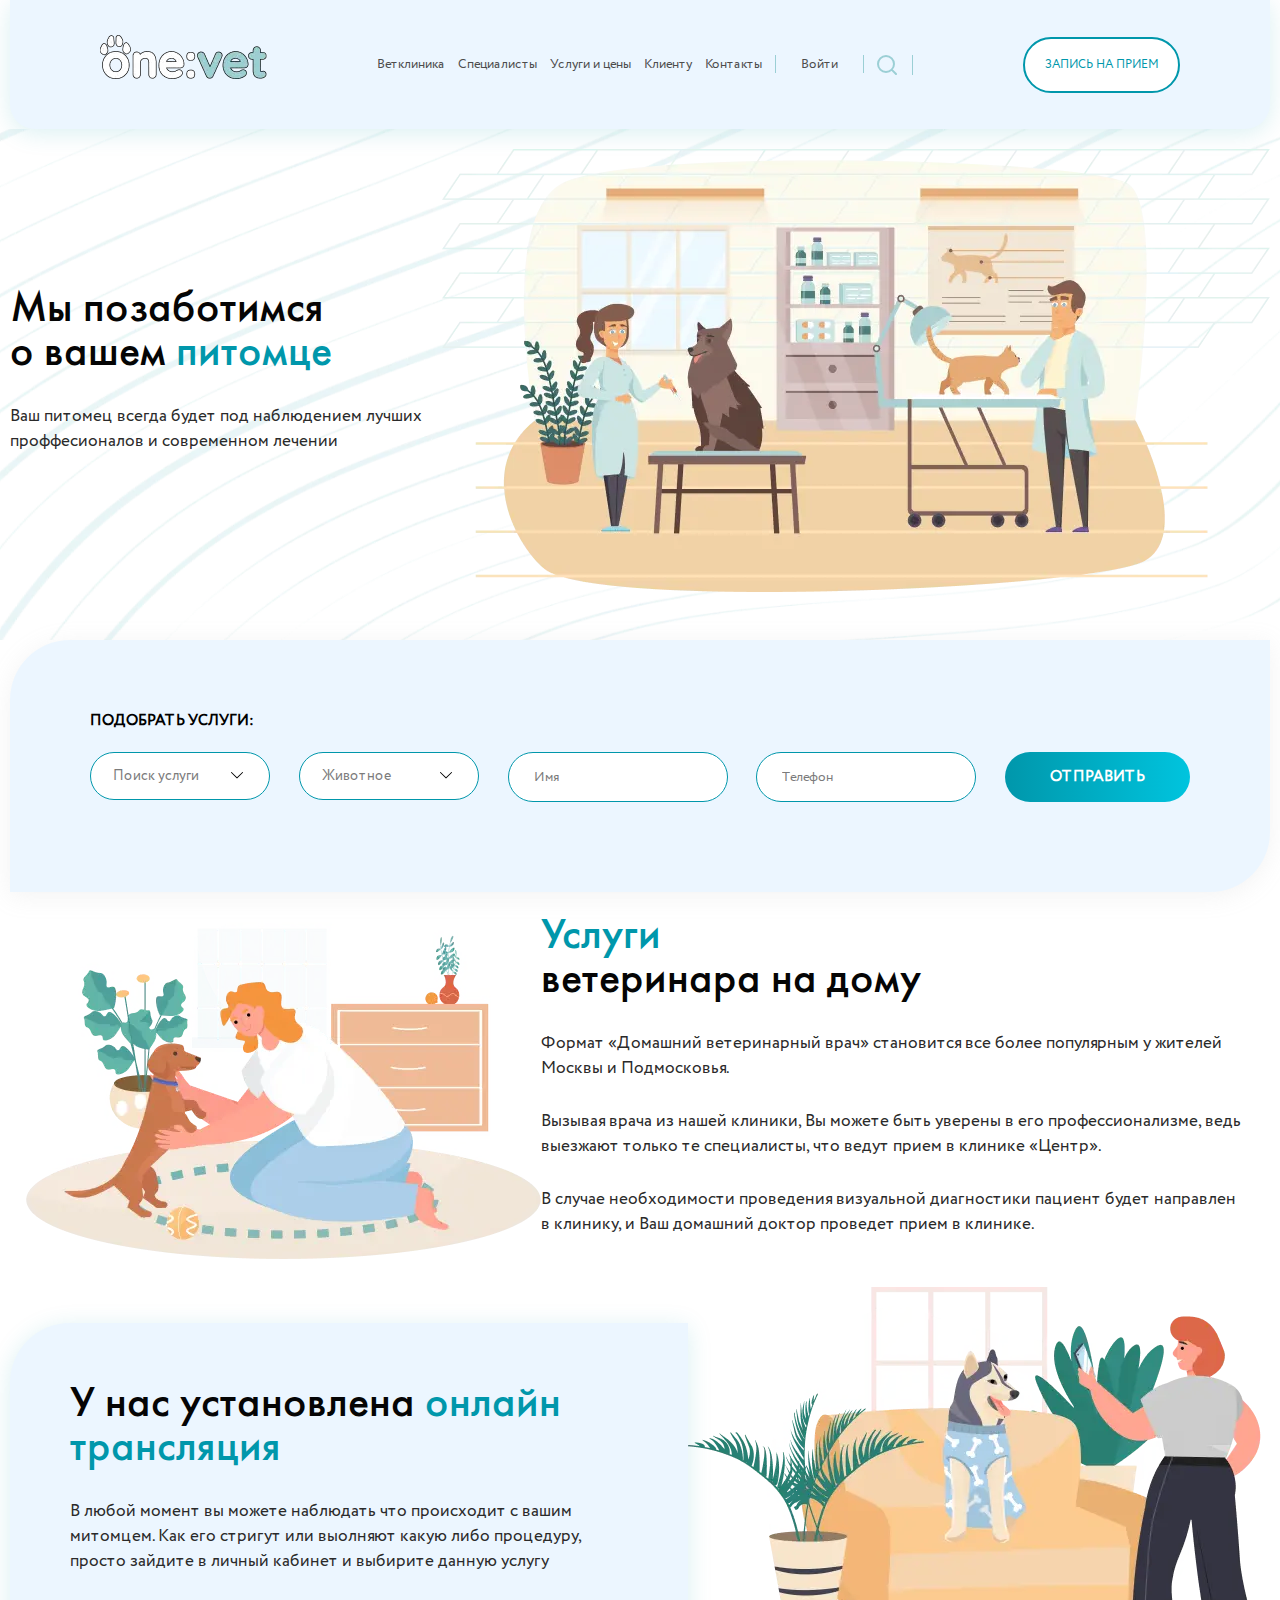
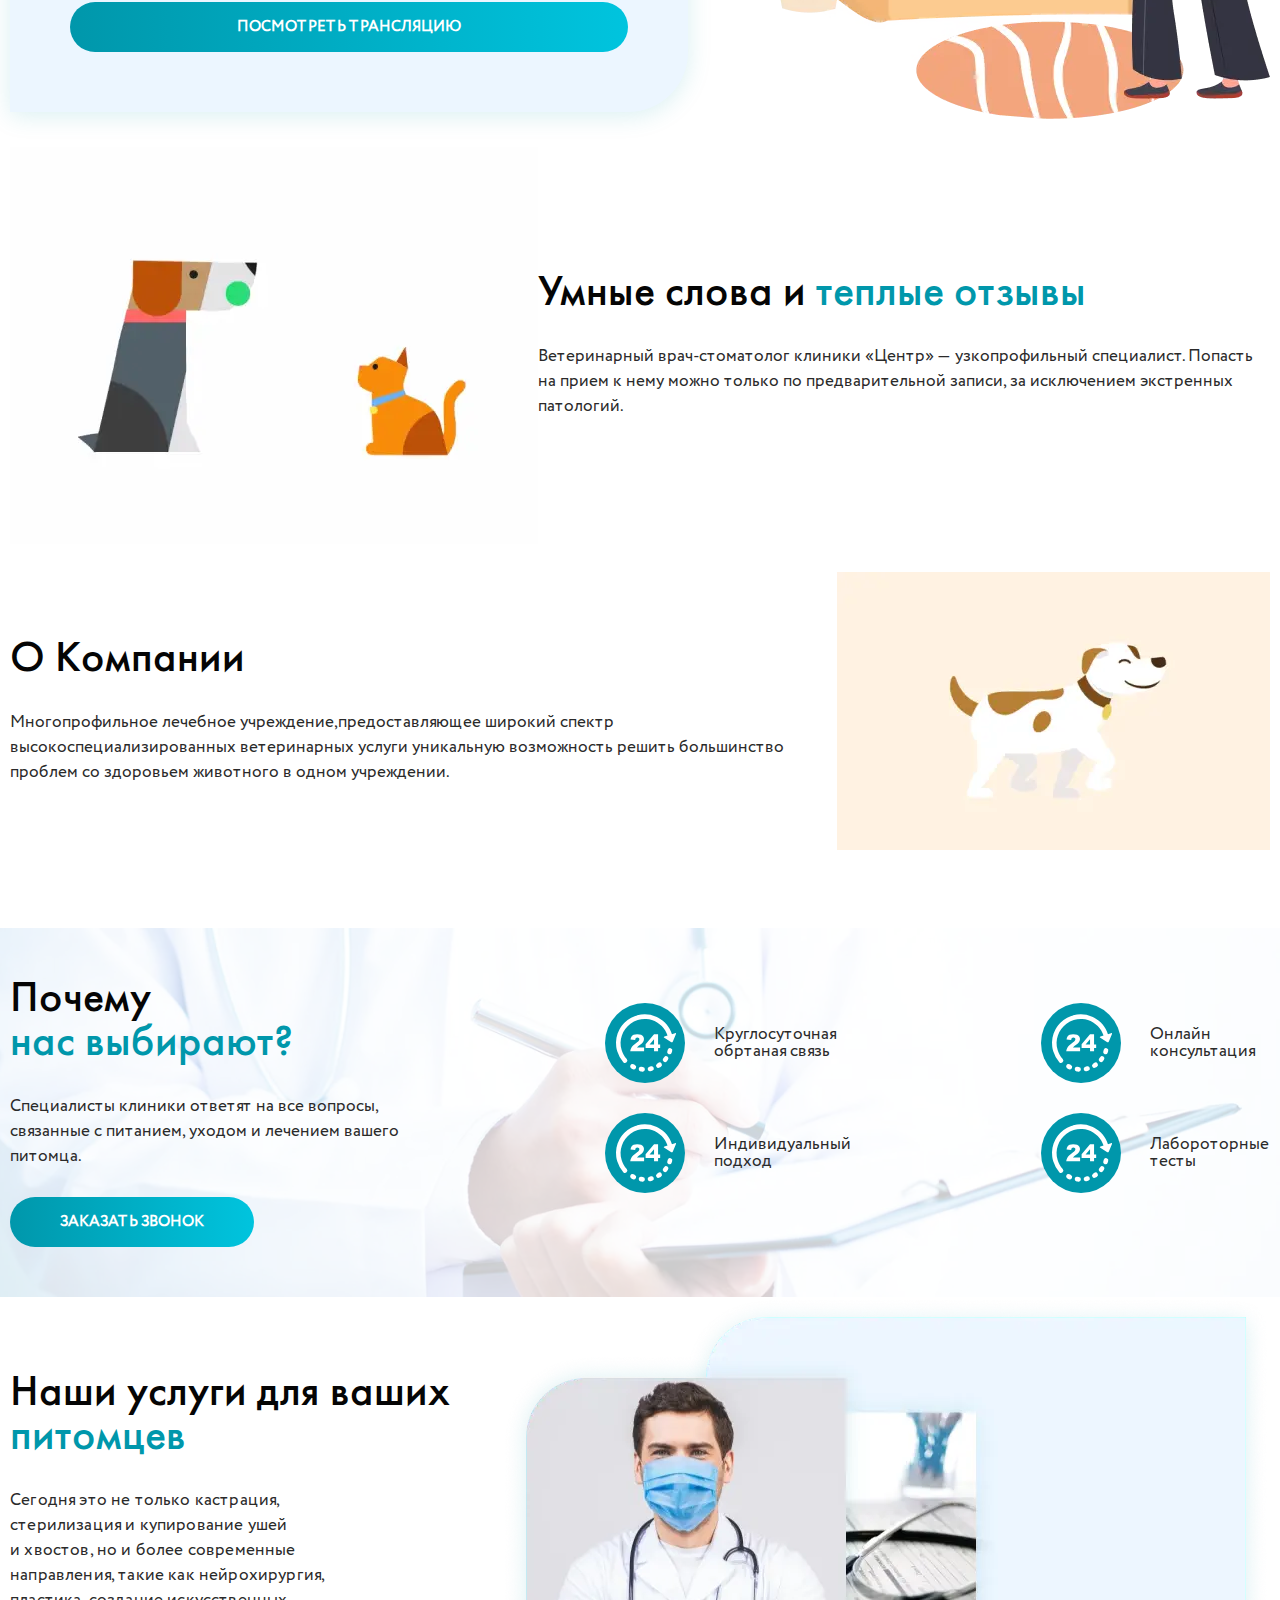
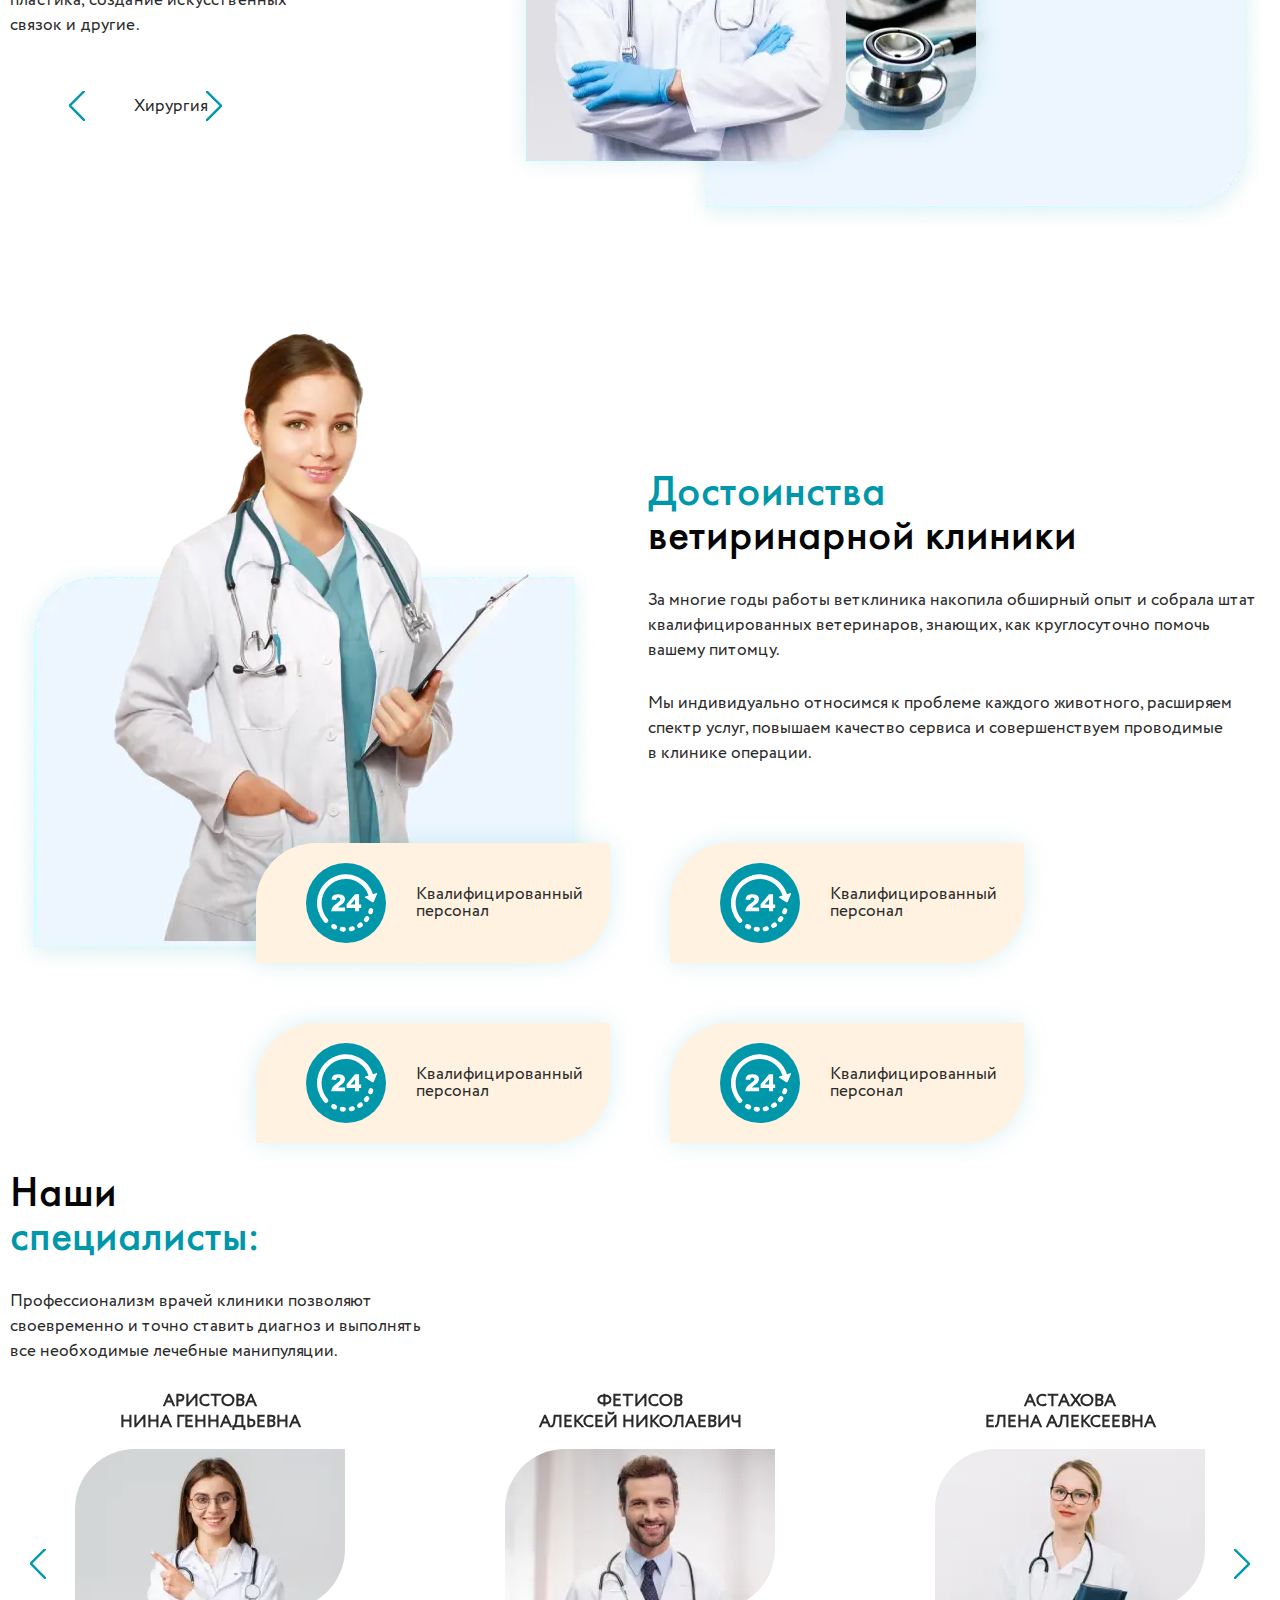
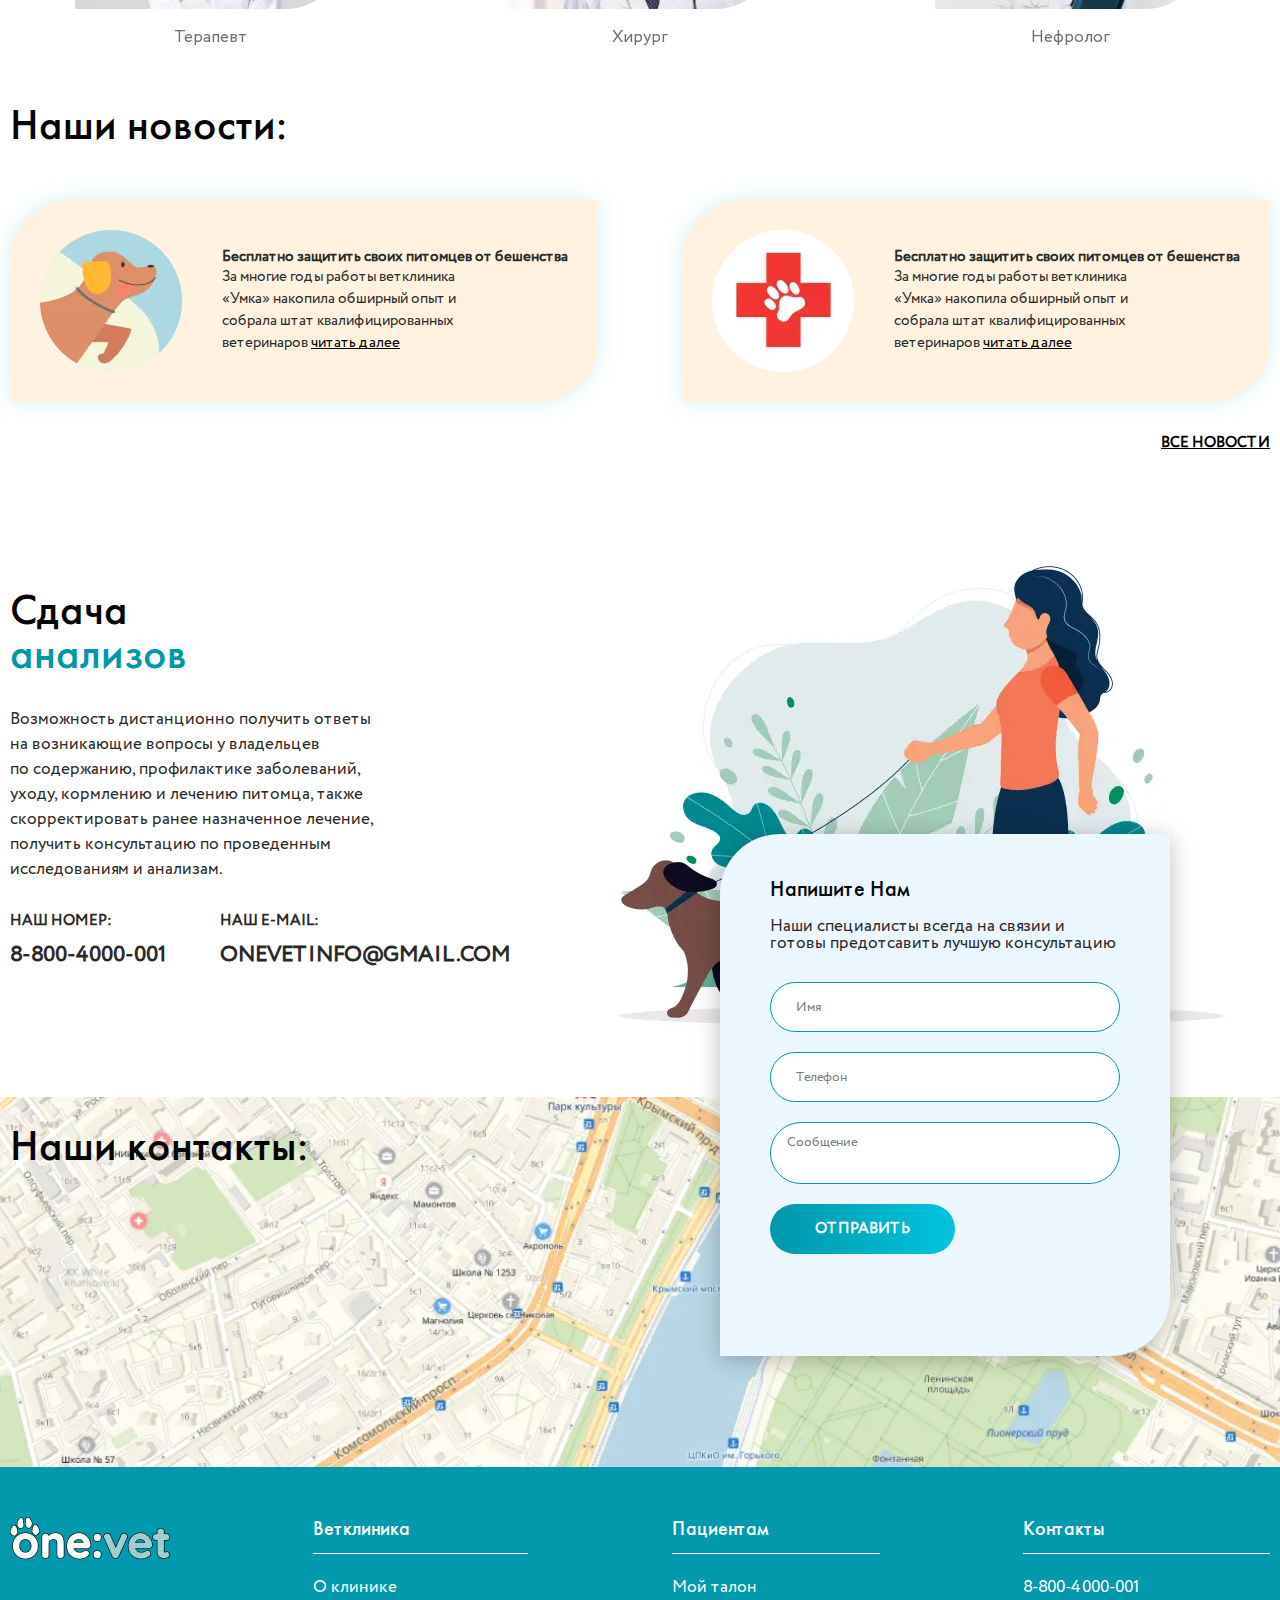
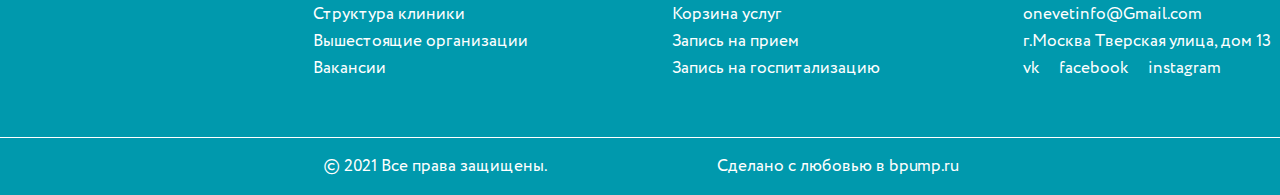
==== commit 9a0c72d8: "last pages" ====
--- a/index.html
+++ b/index.html
@@ -21,9 +21,7 @@
 				<span></span> 				<span></span> 			</div>-			<div class="header-logo">-				<a href="#"><picture><source srcset="img/home/logo.webp" type="image/webp"><img src="img/home/logo.png" alt="Logo"></picture></a>-			</div>+			<a href="#" class="header-logo"><picture><source srcset="img/home/logo.webp" type="image/webp"><img src="img/home/logo.png" alt="Logo"></picture></a> 			<nav class="menu__body"> 				<ul class="menu__list"> 					<li><a href="#" class="menu__link">@@ -41,21 +39,18 @@
 					<li><a href="#" class="menu__link"> 							Контакты 						</a></li>+					<li class="enter"><a href="#" class="menu__link">+							Войти+						</a></li>+					<li class="search"><a href="#" class="menu__link">+							<picture><source srcset="img/icons/03.svg" type="image/webp"><img src="img/icons/03.svg" alt="Search"></picture>+						</a></li> 				</ul> 			</nav>-			<div class="header-enter">-				<a href="#" class="menu__link">-					Войти-				</a></li>+			<div class="header-order">+				<a href="tel:999999999">Запись на прием</a> 			</div>-			<div class="header-search">-				<a href="#" class="menu__link">-					<picture><source srcset="img/icons/03.svg" type="image/webp"><img src="img/icons/03.svg" alt="Search"></picture>-				</a></li>-			</div>-			<div class="header-order">-				<a href="#">Запись на прием</a>-			</div>+ 		</div> 	</div> </header>@@ -552,7 +547,89 @@
 		</main> 		<footer class="footer"> 	<div class="footer__content _container">-+		<div class="footer-top">+			<div class="footer-logo">+				<picture><source srcset="img/home/logo-footer.webp" type="image/webp"><img src="img/home/logo-footer.png" alt="Logo"></picture>+			</div>+			<div class="footer-clinic">+				<div class="clinic-title">+					Ветклиника+				</div>+				<div class="clinic-list">+					<ul>+						<li><a href="#">+								О клинике+							</a></li>+						<li><a href="#">+								Структура клиники+							</a></li>+						<li><a href="#">+								Вышестоящие организации+							</a></li>+						<li><a href="#">+								Вакансии+							</a></li>+					</ul>+				</div>+			</div>+			<div class="footer-pacient">+				<div class="pacient-title">+					Пациентам+				</div>+				<div class="pacient-list">+					<ul>+						<li><a href="#">+								Мой талон+							</a></li>+						<li><a href="#">+								Корзина услуг+							</a></li>+						<li><a href="#">+								Запись на прием+							</a></li>+						<li><a href="#">+								Запись на госпитализацию+							</a></li>+					</ul>+				</div>+			</div>+			<div class="footer-contacts">+				<div class="contacts-title">+					Контакты+				</div>+				<div class="contacts-list">+					<ul>+						<li><a href="tel:88004000001">+								8-800-4000-001+							</a></li>+						<li><a href="mailto:onevetinfo@Gmail.com">+								onevetinfo@Gmail.com+							</a></li>+						<li>+							г.Москва Тверская улица, дом 13+						</li>+						<li><a href="#" class="social">+								vk+							</a>+							<a href="#" class="social">+								facebook+							</a>+							<a href="#">+								instagram+							</a>+						</li>+					</ul>+				</div>+			</div>+		</div>+	</div>+	<div class="footer-bottom">+		<div class="footer-rights">+			© 2021 Все права защищены.+		</div>+		<div class="footer-company">+			Сделано с любовью в bpump.ru+		</div> 	</div> </footer> 	</div>--- a/css/style.min.css
+++ b/css/style.min.css
@@ -1 +1 @@
-@charset "UTF-8";@font-face{font-family:Circe-Regular;font-display:swap;src:url(../fonts/Circe-Regular.woff) format("woff"),url(../fonts/Circe-Regular.woff2) format("woff2");font-weight:400;font-style:normal}@font-face{font-family:FuturaMediumC;font-display:swap;src:url(../fonts/FuturaMediumC.woff) format("woff"),url(../fonts/FuturaMediumC.woff2) format("woff2");font-weight:400;font-style:normal}*{padding:0;margin:0;border:0}*,:after,:before{-webkit-box-sizing:border-box;box-sizing:border-box}:active,:focus{outline:0}a:active,a:focus{outline:0}aside,footer,header,nav,section{display:block}body,html{height:100%;min-width:320px}body{line-height:1;font-family:Circe-regular;-ms-text-size-adjust:100%;-moz-text-size-adjust:100%;-webkit-text-size-adjust:100%}button,input,textarea{font-family:Circe-regular}input::-ms-clear{display:none}button{cursor:pointer}button::-moz-focus-inner{padding:0;border:0}a,a:visited{text-decoration:none}a:hover{text-decoration:none}ul li{list-style:none}img{vertical-align:top}h1,h2,h3,h4,h5,h6{font-weight:inherit;font-size:inherit}body{color:#2a2a2a;font-size:17px}body._lock{overflow:hidden}.wrapper{width:100%;min-height:100%;overflow:hidden;display:-webkit-box;display:-ms-flexbox;display:flex;-webkit-box-orient:vertical;-webkit-box-direction:normal;-ms-flex-direction:column;flex-direction:column}._container{max-width:1260px;margin:0 auto}.btn{display:-webkit-inline-box;display:-ms-inline-flexbox;display:inline-flex;padding:14px 45px;font-weight:700;font-size:15px;line-height:22px;text-transform:uppercase;background:-webkit-gradient(linear,left top,right top,from(#0097ab),to(#00c4de));background:-o-linear-gradient(left,#0097ab 0,#00c4de 100%);background:linear-gradient(90deg,#0097ab 0,#00c4de 100%);border-radius:50px;color:#fff}.select{position:relative;width:180px;margin-bottom:20px}.select__item{position:relative}.select__title{position:relative;color:#7b7b7b;background:#fff;border:1px solid #0097ab;border-radius:100px;cursor:pointer;padding:8px 7px;padding-right:40px}.select__title:after{position:absolute;content:url(../img/icons/04.svg);top:13px;left:140px}.select__value{display:-webkit-box;display:-ms-flexbox;display:flex;font-size:14px;height:30px;padding:0 15px;-webkit-box-align:center;-ms-flex-align:center;align-items:center;-webkit-box-pack:justify;-ms-flex-pack:justify;justify-content:space-between;-webkit-box-orient:horizontal;-webkit-box-direction:reverse;-ms-flex-direction:row-reverse;flex-direction:row-reverse}.select__value span{height:1em;overflow:hidden;display:-webkit-box;-webkit-line-clamp:1;-webkit-box-orient:vertical}.select__value:before{content:"";display:inline-block;-webkit-transition:all .3s ease 0s;-o-transition:all .3s ease 0s;transition:all .3s ease 0s;width:11px;height:7px;background:url(../img/icons/select.svg) center/100% no-repeat}.select__input{width:100%;background-color:transparent;height:100%}.select__options{color:#000;display:none;position:absolute;top:29px;border-radius:0 0 4px 4px;min-width:100%;left:0;background-color:#fff;border-top:0;border:1px solid #d9d9d9;border-top:0;font-size:14px;padding:10px 0 5px 0}.select__option{cursor:pointer;padding:5px 15px;margin:0}.select._active{z-index:5}.select._active .select__value:before{-webkit-transform:rotate(-180deg);-ms-transform:rotate(-180deg);transform:rotate(-180deg)}.select._active .select__options{display:block}input[type=email],input[type=tel],input[type=text],textarea{-webkit-appearance:none;-moz-appearance:none;appearance:none}.input{padding:14px 25px;color:#7b7b7b;background:#fff;border:1px solid #0097ab;border-radius:100px;width:100%;display:block;margin-bottom:20px}textarea.input{resize:none;padding:0 0}.checkbox{position:relative}.checkbox__input{position:absolute;width:0;height:0;opacity:0;visibility:hidden}.checkbox__input:checked+.checkbox__text:before{background:#fff url(../img/icons/check.svg) center no-repeat}.checkbox__text{display:-webkit-inline-box;display:-ms-inline-flexbox;display:inline-flex;-webkit-box-align:center;-ms-flex-align:center;align-items:center;position:relative;font-size:16px;color:#fff;letter-spacing:-.3px;line-height:calc(20 / 16);cursor:pointer}.checkbox__text:before{content:"";-ms-flex-item-align:start;align-self:flex-start;margin:0 14px 0 0;-webkit-box-flex:0;-ms-flex:0 0 20px;flex:0 0 20px;left:0;top:0;width:20px;height:18px;background:#fff;border:1px solid #a7a9ac}.checkbox a{color:#fff;text-decoration:underline}.checkbox._error .checkbox__text:before{border:1px solid #ee1212}.options{display:-webkit-box;display:-ms-flexbox;display:flex;-webkit-box-orient:vertical;-webkit-box-direction:normal;-ms-flex-direction:column;flex-direction:column;-webkit-box-align:start;-ms-flex-align:start;align-items:flex-start}.options__item{position:relative;cursor:pointer}.options__input{position:absolute;width:0;height:0;opacity:0;left:0;top:0;visibility:hidden}.options__input:checked+.options__text:after{-webkit-transform:scale(1);-ms-transform:scale(1);transform:scale(1)}.options__text{display:-webkit-inline-box;display:-ms-inline-flexbox;display:inline-flex;-webkit-box-align:center;-ms-flex-align:center;align-items:center;position:relative;font-size:16px;color:#fff;letter-spacing:-.3px;line-height:calc(20 / 16)}.options__text:before{content:"";-ms-flex-item-align:start;align-self:flex-start;margin:0 14px 0 0;-webkit-box-flex:0;-ms-flex:0 0 20px;flex:0 0 20px;left:0;top:0;border-radius:50%;width:20px;height:18px;background:#fff;border:1px solid #a7a9ac}.options__text:after{content:"";-webkit-transition:all .3s ease 0s;-o-transition:all .3s ease 0s;transition:all .3s ease 0s;-webkit-transform:scale(0);-ms-transform:scale(0);transform:scale(0);width:10px;height:10px;border-radius:50%;background-color:#77243a;position:absolute;left:5px;top:4px}.rating{display:-webkit-box;display:-ms-flexbox;display:flex;-webkit-box-align:end;-ms-flex-align:end;align-items:flex-end;font-size:40px;line-height:.75;-webkit-transition:opacity .3s ease 0s;-o-transition:opacity .3s ease 0s;transition:opacity .3s ease 0s}.rating.rating_sending{opacity:.2}.rating.rating_set .rating__active,.rating.rating_set .rating__item{cursor:pointer}.rating__body{position:relative}.rating__body::before{content:"★★★★★";display:block}.rating__active{position:absolute;width:0%;height:100%;top:0;left:0;overflow:hidden}.rating__active::before{content:"★★★★★";position:absolute;width:100%;height:100%;top:0;left:0;color:#ffd300}.rating__items{display:-webkit-box;display:-ms-flexbox;display:flex;position:absolute;width:100%;height:100%;top:0;left:0}.rating__item{-webkit-box-flex:0;-ms-flex:0 0 20%;flex:0 0 20%;height:100%;opacity:0}.rating__value{font-size:50%;line-height:1;padding:0 0 0 10px}.quantity{width:88px;height:40px;display:-webkit-box;display:-ms-flexbox;display:flex;border:1px solid rgba(166,166,166,.45)}.quantity__button{-webkit-box-flex:0;-ms-flex:0 0 30px;flex:0 0 30px;position:relative;cursor:pointer}.quantity__button::after,.quantity__button::before{content:"";position:absolute;top:50%;left:50%;-webkit-transition:all .3s ease 0s;-o-transition:all .3s ease 0s;transition:all .3s ease 0s;margin:0 0 0 -4.5px;background-color:#a6a6a6;width:9px;height:1px}.quantity__button_plus::before{-webkit-transform:rotate(-90deg);-ms-transform:rotate(-90deg);transform:rotate(-90deg)}.quantity__input{-webkit-box-flex:1;-ms-flex:1 1 auto;flex:1 1 auto}.quantity__input input{height:100%;color:#a6a6a6;font-size:12px;width:100%;text-align:center}.row:after{display:block;content:"";clear:both}.rub:after{content:"₽"}ol.counter{list-style-type:none;counter-reset:item}ol.counter li{position:relative;padding:0 0 0 45px}ol.counter li:before{counter-increment:item;content:counter(item);position:absolute;left:0;top:0;color:#818181;font-size:14px;font-weight:700;text-align:center;line-height:26px;border-radius:50%;width:28px;height:28px;border:1px solid #4274bb}.ellipsis{display:block;overflow:hidden;width:100%;white-space:nowrap;-o-text-overflow:ellipsis;text-overflow:ellipsis}.es{overflow:hidden;white-space:nowrap;-o-text-overflow:ellipsis;text-overflow:ellipsis}.table{display:table;font-size:0;width:100%}.trow{display:table-row}.cell{display:table-cell}.cell.full{width:100%}._ibg{position:relative}._ibg img{position:absolute;width:100%;height:100%;top:0;left:0;-o-object-fit:cover;object-fit:cover}body.ie ._ibg{background-position:center;background-size:cover;background-repeat:no-repeat}body.ie ._ibg img{width:0;height:0;opacity:0;visibility:hidden}._video{position:relative;overflow:hidden;height:0;padding-bottom:56.25%}._video embed,._video iframe,._video object,._video video{position:absolute;top:0;left:0;width:100%;height:100%}.videobg embed,.videobg iframe,.videobg object,.videobg video{position:fixed;top:50%;left:50%;min-width:100%;min-height:100%;width:auto;height:auto;z-index:-100;-webkit-transform:translateX(-50%) translateY(-50%);-ms-transform:translateX(-50%) translateY(-50%);transform:translateX(-50%) translateY(-50%);background-size:cover}._more-content{-webkit-transition:all .3s ease 0s;-o-transition:all .3s ease 0s;transition:all .3s ease 0s;overflow:hidden}._more-link{cursor:pointer}._more-link span{font-style:normal}._more-link span:first-child{display:block}._more-link span:last-child{display:none}._more-link._active span{font-style:normal}._more-link._active span:first-child{display:none}._more-link._active span:last-child{display:block}#map{background:url(../img/icons/loading.gif) center/50px no-repeat}._swiper{overflow:hidden}._swiper .swiper-wrapper{width:100%;height:100%;-webkit-box-sizing:content-box;box-sizing:content-box;display:-webkit-box;display:-ms-flexbox;display:flex;position:relative}._swiper.swiper-container-vertical .swiper-wrapper{-webkit-box-orient:vertical;-webkit-box-direction:normal;-ms-flex-direction:column;flex-direction:column}._swiper.swiper-container-autoheight .swiper-wrapper{-webkit-box-align:start;-ms-flex-align:start;align-items:flex-start}.swiper-container-initialized .swiper-slide{-ms-flex-negative:0;flex-shrink:0}.swiper-container-android .swiper-slide,.swiper-container-android .swiper-wrapper{-webkit-transform:translate3d(0,0,0);transform:translate3d(0,0,0)}.swiper-button-lock{display:none!important}._tabs-block{display:none}._tabs-block._active{display:block}.mirror{-webkit-transform:scale(-1,1);-ms-transform:scale(-1,1);transform:scale(-1,1)}.nicescroll-rails{z-index:1000!important}._custom-scroll{position:fixed;right:0;top:0;width:3px;height:100%;z-index:1000}._custom-scroll__line{background-color:rgba(0,0,0,.5);border-radius:3px 0 0 3px;position:relative;left:0;top:0;width:100%}.popup{-webkit-overflow-scrolling:touch;z-index:100;padding:30px 10px;position:fixed;top:0;left:0;width:100%;height:100%;-webkit-transition:visibility .8s ease 0s;-o-transition:visibility .8s ease 0s;transition:visibility .8s ease 0s;visibility:hidden}.popup::before{content:"";background-color:rgba(0,0,0,.9);position:fixed;width:100%;height:100%;top:0;left:0;opacity:0;-webkit-transition:opacity .8s ease 0s;-o-transition:opacity .8s ease 0s;transition:opacity .8s ease 0s}.popup.show{visibility:visible;overflow:auto}.popup.show::before{opacity:1}.popup.show .popup__body{-webkit-transform:scale(1);-ms-transform:scale(1);transform:scale(1)}.popup._active{overflow:auto;visibility:visible}.popup._active::before{opacity:1}.popup._active .popup__body{-webkit-transition:all .3s ease .2s;-o-transition:all .3s ease .2s;transition:all .3s ease .2s;-webkit-transform:scale(1);-ms-transform:scale(1);transform:scale(1)}.popup__content{display:-webkit-box;display:-ms-flexbox;display:flex;-webkit-box-orient:vertical;-webkit-box-direction:normal;-ms-flex-direction:column;flex-direction:column;-webkit-box-align:center;-ms-flex-align:center;align-items:center;min-height:100%;-webkit-box-flex:1;-ms-flex:1 1 auto;flex:1 1 auto;width:100%;display:flex;-webkit-box-pack:center;-ms-flex-pack:center;justify-content:center;align-items:center}.popup__body{-webkit-transform:scale(0);-ms-transform:scale(0);transform:scale(0);-webkit-transition:all .3s ease 0s;-o-transition:all .3s ease 0s;transition:all .3s ease 0s;background-color:#fff;padding:50px;width:100%;max-width:800px}.popup__close{width:15px;height:15px;position:absolute;top:0;right:0;cursor:pointer;z-index:30;background:url(../img/icons/close.svg) 0 0 no-repeat}.header__menu{background:#ecf6ff;-webkit-box-shadow:0 4px 24px rgba(0,151,171,.15);box-shadow:0 4px 24px rgba(0,151,171,.15);border-radius:0 0 25px 25px;padding:35px 90px;display:-webkit-box;display:-ms-flexbox;display:flex;-webkit-box-pack:justify;-ms-flex-pack:justify;justify-content:space-between;-webkit-box-align:center;-ms-flex-align:center;align-items:center;font-size:13px;line-height:146.15385%}.header-logo{margin-bottom:15px}.menu__list li{display:inline-block}.menu__list li+li{margin-left:30px}.menu__link{color:#4c4c4c}.header-enter{padding:0 25px;border-left:1px solid #9bcfd5;border-right:1px solid #9bcfd5}.header-search{padding-right:40px;border-right:1px solid #9bcfd5}.header-order a{border:2px solid #0097ab;padding:17px 20px;background:#fff;border-radius:40px;font-size:12px;line-height:18px;text-transform:uppercase;color:#0097ab}._no-webp .sec1-bg{background-image:url(../img/home/bg.png)}.sec1-bg{background-repeat:no-repeat;background-position:center center;background-size:cover}.sec1{padding:20px 0;display:-webkit-box;display:-ms-flexbox;display:flex;-webkit-box-pack:justify;-ms-flex-pack:justify;justify-content:space-between;-webkit-box-align:center;-ms-flex-align:center;align-items:center}.sec2{background:#ecf6ff;-webkit-box-shadow:0 4px 24px rgba(173,173,173,.15);box-shadow:0 4px 24px rgba(173,173,173,.15);border-radius:60px 0;padding:70px 80px}.sec-2-text{font-weight:700;font-size:15px;line-height:22px;text-transform:uppercase;color:#000;margin-bottom:20px}.sec2-form{display:-webkit-box;display:-ms-flexbox;display:flex;-webkit-box-pack:justify;-ms-flex-pack:justify;justify-content:space-between;-ms-flex-wrap:wrap;flex-wrap:wrap}.form{font-size:15px;line-height:22px;text-transform:capitalize}.sec3{display:-webkit-box;display:-ms-flexbox;display:flex;-webkit-box-pack:justify;-ms-flex-pack:justify;justify-content:space-between;-webkit-box-align:center;-ms-flex-align:center;align-items:center}.sec3-about{margin-bottom:28px}.sec4{display:-webkit-box;display:-ms-flexbox;display:flex;-webkit-box-pack:justify;-ms-flex-pack:justify;justify-content:space-between;-webkit-box-align:center;-ms-flex-align:center;align-items:center}.sec4-text{padding:60px;background:#ecf6ff;-webkit-box-shadow:0 4px 24px rgba(0,151,171,.15);box-shadow:0 4px 24px rgba(0,151,171,.15);border-radius:60px 0}.sec4-about{margin-bottom:42px}.sec6.sec3{padding-top:0;-webkit-box-align:center;-ms-flex-align:center;align-items:center;margin-bottom:50px}._no-webp .sec7{background:url(../img/home/bg-sec.jpg) center no-repeat,rgba(255,255,255,.8)}.sec7{background-size:cover!important;background-blend-mode:color;padding:50px 0}.sec-7{display:-webkit-box;display:-ms-flexbox;display:flex;-webkit-box-pack:justify;-ms-flex-pack:justify;justify-content:space-between;-webkit-box-align:center;-ms-flex-align:center;align-items:center}.sec7-text{-webkit-box-flex:0;-ms-flex:0 1 65%;flex:0 1 65%;opacity:1}.sec7-about{margin-bottom:28px;max-width:450px}.sec7-link{display:inline-block}.sec7-items{display:-webkit-box;display:-ms-flexbox;display:flex;-webkit-box-pack:justify;-ms-flex-pack:justify;justify-content:space-between;-ms-flex-wrap:wrap;flex-wrap:wrap}.sec7-item{display:-webkit-box;display:-ms-flexbox;display:flex;-webkit-box-align:center;-ms-flex-align:center;align-items:center;-webkit-box-pack:center;-ms-flex-pack:center;justify-content:center;margin-bottom:30px}.sec7-img{margin-right:29px}.sec7-item_text{max-width:120px}.sec8{display:-webkit-box;display:-ms-flexbox;display:flex;-webkit-box-pack:justify;-ms-flex-pack:justify;justify-content:space-between;-webkit-box-align:center;-ms-flex-align:center;align-items:center}.sec8-slider{position:relative}.slider-text{font-size:17px;line-height:25px;letter-spacing:.01em;color:#2a2a2a;margin-bottom:60px}.slider-title{text-align:center}.swiper-container{width:320px;height:300px}.str-next{position:absolute;bottom:67px;right:57%;width:16px;height:30px;background:url(../img/icons/next.svg) center no-repeat}.str-prev{position:absolute;width:16px;height:30px;bottom:67px;left:12%;background:url(../img/icons/prev.svg) center no-repeat}.sec9-content{display:-webkit-box;display:-ms-flexbox;display:flex;-webkit-box-pack:justify;-ms-flex-pack:justify;justify-content:space-between;-webkit-box-align:center;-ms-flex-align:center;align-items:center}.sec9-text{padding-left:50px}.sec9-about{margin-bottom:28px}.sec9-list{max-width:900px;margin:0 auto;display:-webkit-box;display:-ms-flexbox;display:flex;-webkit-box-pack:center;-ms-flex-pack:center;justify-content:center;-ms-flex-wrap:wrap;flex-wrap:wrap;-webkit-box-align:center;-ms-flex-align:center;align-items:center;margin-top:-190px}.sec9-item{padding:20px 50px;display:-webkit-box;display:-ms-flexbox;display:flex;-webkit-box-pack:justify;-ms-flex-pack:justify;justify-content:space-between;-webkit-box-align:center;-ms-flex-align:center;align-items:center;background:#fff2e1;-webkit-box-shadow:0 0 24px rgba(0,151,171,.15);box-shadow:0 0 24px rgba(0,151,171,.15);border-radius:60px 0;margin:30px}.sec9-icon{margin-right:30px}.sec9-additional{max-width:144px}.sec10{position:relative}.sec10-about{margin-bottom:60px;max-width:413px}.slide-name{margin-bottom:15px;font-weight:700;font-size:17px;line-height:123.7%;text-align:center;text-transform:uppercase;color:#2a2a2a}.slide-photo{text-align:center;margin-bottom:20px}.slide-photo img{border-radius:60px 0}.slide-doctor{text-align:center;color:#707070}.st-next{position:absolute;bottom:67px;right:20px;width:16px;height:30px;background:url(../img/icons/next.svg) center no-repeat}.st-prev{position:absolute;width:16px;height:30px;bottom:67px;left:20px;background:url(../img/icons/prev.svg) center no-repeat}.sec11{padding-top:60px}.sec11-title.title{margin-bottom:50px}.sec11-list{display:-webkit-box;display:-ms-flexbox;display:flex;-webkit-box-pack:justify;-ms-flex-pack:justify;justify-content:space-between;-webkit-box-align:center;-ms-flex-align:center;align-items:center;-ms-flex-wrap:wrap;flex-wrap:wrap}.sec11-item{display:-webkit-box;display:-ms-flexbox;display:flex;-webkit-box-pack:justify;-ms-flex-pack:justify;justify-content:space-between;-webkit-box-align:center;-ms-flex-align:center;align-items:center;background:#fff2e1;-webkit-box-shadow:0 0 24px rgba(0,151,171,.15);box-shadow:0 0 24px rgba(0,151,171,.15);border-radius:60px 0;padding:30px;margin-bottom:30px}.sec11-img{margin-right:40px}.new-title{font-weight:700;font-size:15px;line-height:123.7%}.new-text{font-size:15px;line-height:22px;max-width:245px}.new-text a{color:#000;text-decoration:underline}.sec11-link{text-align:right}.sec11-link a{font-weight:700;font-size:15px;line-height:22px;-webkit-text-decoration-line:underline;text-decoration-line:underline;text-transform:uppercase;color:#000}.sec12{position:relative;padding-top:30px}.sec12-content{display:-webkit-box;display:-ms-flexbox;display:flex;-webkit-box-pack:justify;-ms-flex-pack:justify;justify-content:space-between;-webkit-box-align:center;-ms-flex-align:center;align-items:center}.sec12-about{max-width:373px;margin-bottom:44px}.sec12-contacts{display:-webkit-box;display:-ms-flexbox;display:flex;-webkit-box-pack:justify;-ms-flex-pack:justify;justify-content:space-between;-ms-flex-wrap:wrap;flex-wrap:wrap}.contact-phone{margin-right:53px;margin-bottom:20px}.mail-text,.phone-text{margin-bottom:7px;font-weight:700;font-size:15px;line-height:22px;text-transform:uppercase}.mail-adres a,.phone-numb a{font-weight:700;font-size:22px;line-height:32px;text-transform:uppercase;color:#2a2a2a}.sec13{position:absolute;width:450px;height:522px;background:#ecf6ff;-webkit-box-shadow:0 4px 24px rgba(0,0,0,.25);box-shadow:0 4px 24px rgba(0,0,0,.25);border-radius:60px 0;padding:30px 50px;top:380px;right:100px}.sec13-title{font-family:FuturaMediumC;font-size:22px;line-height:54px;text-transform:capitalize;color:#050505}.sec13-text{margin-bottom:30px}._no-webp .sec14{background-image:url(../img/home/14.jpg)}.sec14{background-repeat:no-repeat;background-position:center center;background-size:cover;min-height:370px;padding-top:30px}.serv1{display:-webkit-box;display:-ms-flexbox;display:flex;-webkit-box-pack:justify;-ms-flex-pack:justify;justify-content:space-between;-webkit-box-align:center;-ms-flex-align:center;align-items:center;padding-top:50px}.serv1-text{max-width:370px}.serv1-about{margin-bottom:28px}.serv1-about i{font-weight:700}.serv1-about a{font-weight:700;text-decoration:underline;color:#000}.serv-2{padding-top:50px}.serv2-list{display:-webkit-box;display:-ms-flexbox;display:flex;-webkit-box-pack:justify;-ms-flex-pack:justify;justify-content:space-between;-ms-flex-wrap:wrap;flex-wrap:wrap;-webkit-box-align:center;-ms-flex-align:center;align-items:center}.serv2-item{margin-bottom:60px;text-align:center;-webkit-box-flex:0;-ms-flex:0 1 18%;flex:0 1 18%}.serv2-img{margin-bottom:37px}.serv2-title{margin-bottom:6px;font-weight:700}.serv2-text{font-size:15px;line-height:22px;text-align:center}.page{-webkit-box-flex:1;-ms-flex:1 1 auto;flex:1 1 auto}.title{font-family:FuturaMediumC;font-size:calc(35px + 15 * ((100vw - 320px)/ 1600));color:#050505;margin-bottom:28px}.title span{color:#0097ab}.text{font-size:17px;line-height:25px;color:#2a2a2a}.sec-img{width:50vw}.sec-link{display:-webkit-box;display:-ms-flexbox;display:flex;-webkit-box-pack:center;-ms-flex-pack:center;justify-content:center;-webkit-box-align:center;-ms-flex-align:center;align-items:center;font-weight:700;font-size:15px;line-height:22px;text-transform:uppercase;color:#fff;padding:14px 50px;background:-webkit-gradient(linear,left top,right top,from(#0097ab),to(#00c4de));background:-o-linear-gradient(left,#0097ab 0,#00c4de 100%);background:linear-gradient(90deg,#0097ab 0,#00c4de 100%);border-radius:50px}@media (min-width:991.98px){.quantity__button:hover::after,.quantity__button:hover::before{background-color:rgba(0,0,0,.5)}}@media (min-width:992px){.select__option:hover{background:#d9d9d9}.checkbox a:hover{text-decoration:none}}@media (max-width:1272px){._container{max-width:970px}.str-next{right:45%}.str-prev{left:22%}}@media (max-width:991.98px){._container{max-width:750px}.select__title{font-size:18px}.select__options{font-size:18px}.str-next{right:30%}.str-prev{left:27%}.sec9-list{width:100%}.sec13{right:-30px}}@media (max-width:767.98px){._container{max-width:none;padding:0 10px}.sec1{-webkit-box-orient:vertical;-webkit-box-direction:normal;-ms-flex-direction:column;flex-direction:column;padding-top:100px;padding-bottom:65px}.sec1-text{margin-bottom:50px}.sec2{padding-top:50px;padding-bottom:50px}.sec-2-text{text-align:center}.sec2-form{-webkit-box-orient:vertical;-webkit-box-direction:normal;-ms-flex-direction:column;flex-direction:column}.sec3{-webkit-box-orient:vertical;-webkit-box-direction:normal;-ms-flex-direction:column;flex-direction:column;padding-top:20px;padding-bottom:40px}.sec3-photo{-webkit-box-ordinal-group:2;-ms-flex-order:1;order:1}.sec4{-webkit-box-orient:vertical;-webkit-box-direction:normal;-ms-flex-direction:column;flex-direction:column;padding-top:40px;padding-bottom:80px}.sec-7{-webkit-box-orient:vertical;-webkit-box-direction:normal;-ms-flex-direction:column;flex-direction:column;-webkit-box-pack:center;-ms-flex-pack:center;justify-content:center}.sec7-text{margin-bottom:30px}.sec7-items{-webkit-box-orient:vertical;-webkit-box-direction:normal;-ms-flex-direction:column;flex-direction:column}.sec8{padding-top:20px;-webkit-box-orient:vertical;-webkit-box-direction:normal;-ms-flex-direction:column;flex-direction:column}.sec8-slider{display:-webkit-box;display:-ms-flexbox;display:flex;-webkit-box-pack:center;-ms-flex-pack:center;justify-content:center;-webkit-box-align:center;-ms-flex-align:center;align-items:center}.swiper-container{text-align:center}.sec9{padding-top:30px}.sec9-content{-webkit-box-orient:vertical;-webkit-box-direction:normal;-ms-flex-direction:column;flex-direction:column}.sec9-img{-webkit-box-ordinal-group:2;-ms-flex-order:1;order:1}.sec9-text{padding-left:10px}.sec10{padding-top:30px}.sec11{padding-top:30px}.sec12{padding-top:30px}.sec12-content{-webkit-box-orient:vertical;-webkit-box-direction:normal;-ms-flex-direction:column;flex-direction:column}.sec13{position:relative;top:0;right:0;margin:0 auto}.serv1{padding-top:30px;-webkit-box-orient:vertical;-webkit-box-direction:normal;-ms-flex-direction:column;flex-direction:column}.serv1-text{max-width:100%}.serv-2{padding-top:30px}.serv2-list{-webkit-box-pack:center;-ms-flex-pack:center;justify-content:center}.serv2-item{-webkit-box-flex:0;-ms-flex:0 1 29%;flex:0 1 29%}.sec-img{width:100%;-webkit-box-ordinal-group:2;-ms-flex-order:1;order:1}}@media (max-width:479.98px){.sec11-img img{width:100%}.sec13{width:310px}.serv2-item{-webkit-box-flex:0;-ms-flex:0 1 49%;flex:0 1 49%}}._webp .sec1-bg{background-image:url(../img/home/bg.webp)}._webp .sec7{background:url(../img/home/bg-sec.webp) center no-repeat,rgba(255,255,255,.8)}._webp .sec14{background-image:url(../img/home/14.webp)}+@charset "UTF-8";@font-face{font-family:Circe-Regular;font-display:swap;src:url(../fonts/Circe-Regular.woff) format("woff"),url(../fonts/Circe-Regular.woff2) format("woff2");font-weight:400;font-style:normal}@font-face{font-family:FuturaMediumC;font-display:swap;src:url(../fonts/FuturaMediumC.woff) format("woff"),url(../fonts/FuturaMediumC.woff2) format("woff2");font-weight:400;font-style:normal}*{padding:0;margin:0;border:0}*,:after,:before{-webkit-box-sizing:border-box;box-sizing:border-box}:active,:focus{outline:0}a:active,a:focus{outline:0}aside,footer,header,nav,section{display:block}body,html{height:100%;min-width:320px}body{line-height:1;font-family:Circe-regular;-ms-text-size-adjust:100%;-moz-text-size-adjust:100%;-webkit-text-size-adjust:100%}button,input,textarea{font-family:Circe-regular}input::-ms-clear{display:none}button{cursor:pointer}button::-moz-focus-inner{padding:0;border:0}a,a:visited{text-decoration:none}a:hover{text-decoration:none}ul li{list-style:none}img{vertical-align:top}h1,h2,h3,h4,h5,h6{font-weight:inherit;font-size:inherit}body{color:#2a2a2a;font-size:17px}body._lock{overflow:hidden}.wrapper{width:100%;min-height:100%;overflow:hidden;display:-webkit-box;display:-ms-flexbox;display:flex;-webkit-box-orient:vertical;-webkit-box-direction:normal;-ms-flex-direction:column;flex-direction:column}._container{max-width:1260px;margin:0 auto}.btn{display:-webkit-inline-box;display:-ms-inline-flexbox;display:inline-flex;padding:14px 45px;font-weight:700;font-size:15px;line-height:22px;text-transform:uppercase;background:-webkit-gradient(linear,left top,right top,from(#0097ab),to(#00c4de));background:-o-linear-gradient(left,#0097ab 0,#00c4de 100%);background:linear-gradient(90deg,#0097ab 0,#00c4de 100%);border-radius:50px;color:#fff}.select{position:relative;width:180px;margin-bottom:20px}.select__item{position:relative}.select__title{position:relative;color:#7b7b7b;background:#fff;border:1px solid #0097ab;border-radius:100px;cursor:pointer;padding:8px 7px;padding-right:40px}.select__title:after{position:absolute;content:url(../img/icons/04.svg);top:13px;left:140px}.select__value{display:-webkit-box;display:-ms-flexbox;display:flex;font-size:14px;height:30px;padding:0 15px;-webkit-box-align:center;-ms-flex-align:center;align-items:center;-webkit-box-pack:justify;-ms-flex-pack:justify;justify-content:space-between;-webkit-box-orient:horizontal;-webkit-box-direction:reverse;-ms-flex-direction:row-reverse;flex-direction:row-reverse}.select__value span{height:1em;overflow:hidden;display:-webkit-box;-webkit-line-clamp:1;-webkit-box-orient:vertical}.select__value:before{content:"";display:inline-block;-webkit-transition:all .3s ease 0s;-o-transition:all .3s ease 0s;transition:all .3s ease 0s;width:11px;height:7px}.select__input{width:100%;background-color:transparent;height:100%}.select__options{color:#000;display:none;position:absolute;top:29px;border-radius:0 0 4px 4px;min-width:100%;left:0;background-color:#fff;border-top:0;border:1px solid #d9d9d9;border-top:0;font-size:14px;padding:10px 0 5px 0}.select__option{cursor:pointer;padding:5px 15px;margin:0}.select._active{z-index:5}.select._active .select__value:before{-webkit-transform:rotate(-180deg);-ms-transform:rotate(-180deg);transform:rotate(-180deg)}.select._active .select__options{display:block}input[type=email],input[type=tel],input[type=text],textarea{-webkit-appearance:none;-moz-appearance:none;appearance:none}.input{padding:14px 25px;color:#7b7b7b;background:#fff;border:1px solid #0097ab;border-radius:100px;width:100%;display:block;margin-bottom:20px}textarea.input{resize:none;padding:0 0}.checkbox{position:relative}.checkbox__input{position:absolute;width:0;height:0;opacity:0;visibility:hidden}.checkbox__input:checked+.checkbox__text:before{background:#fff url(../img/icons/check.svg) center no-repeat}.checkbox__text{display:-webkit-inline-box;display:-ms-inline-flexbox;display:inline-flex;-webkit-box-align:center;-ms-flex-align:center;align-items:center;position:relative;font-size:16px;color:#fff;letter-spacing:-.3px;line-height:calc(20 / 16);cursor:pointer}.checkbox__text:before{content:"";-ms-flex-item-align:start;align-self:flex-start;margin:0 14px 0 0;-webkit-box-flex:0;-ms-flex:0 0 20px;flex:0 0 20px;left:0;top:0;width:20px;height:18px;background:#fff;border:1px solid #a7a9ac}.checkbox a{color:#fff;text-decoration:underline}.checkbox._error .checkbox__text:before{border:1px solid #ee1212}.options{display:-webkit-box;display:-ms-flexbox;display:flex;-webkit-box-orient:vertical;-webkit-box-direction:normal;-ms-flex-direction:column;flex-direction:column;-webkit-box-align:start;-ms-flex-align:start;align-items:flex-start}.options__item{position:relative;cursor:pointer}.options__input{position:absolute;width:0;height:0;opacity:0;left:0;top:0;visibility:hidden}.options__input:checked+.options__text:after{-webkit-transform:scale(1);-ms-transform:scale(1);transform:scale(1)}.options__text{display:-webkit-inline-box;display:-ms-inline-flexbox;display:inline-flex;-webkit-box-align:center;-ms-flex-align:center;align-items:center;position:relative;font-size:16px;color:#fff;letter-spacing:-.3px;line-height:calc(20 / 16)}.options__text:before{content:"";-ms-flex-item-align:start;align-self:flex-start;margin:0 14px 0 0;-webkit-box-flex:0;-ms-flex:0 0 20px;flex:0 0 20px;left:0;top:0;border-radius:50%;width:20px;height:18px;background:#fff;border:1px solid #a7a9ac}.options__text:after{content:"";-webkit-transition:all .3s ease 0s;-o-transition:all .3s ease 0s;transition:all .3s ease 0s;-webkit-transform:scale(0);-ms-transform:scale(0);transform:scale(0);width:10px;height:10px;border-radius:50%;background-color:#77243a;position:absolute;left:5px;top:4px}.rating{display:-webkit-box;display:-ms-flexbox;display:flex;-webkit-box-align:end;-ms-flex-align:end;align-items:flex-end;font-size:40px;line-height:.75;-webkit-transition:opacity .3s ease 0s;-o-transition:opacity .3s ease 0s;transition:opacity .3s ease 0s}.rating.rating_sending{opacity:.2}.rating.rating_set .rating__active,.rating.rating_set .rating__item{cursor:pointer}.rating__body{position:relative}.rating__body::before{content:"★★★★★";display:block}.rating__active{position:absolute;width:0%;height:100%;top:0;left:0;overflow:hidden}.rating__active::before{content:"★★★★★";position:absolute;width:100%;height:100%;top:0;left:0;color:#ffd300}.rating__items{display:-webkit-box;display:-ms-flexbox;display:flex;position:absolute;width:100%;height:100%;top:0;left:0}.rating__item{-webkit-box-flex:0;-ms-flex:0 0 20%;flex:0 0 20%;height:100%;opacity:0}.rating__value{font-size:50%;line-height:1;padding:0 0 0 10px}.quantity{width:88px;height:40px;display:-webkit-box;display:-ms-flexbox;display:flex;border:1px solid rgba(166,166,166,.45)}.quantity__button{-webkit-box-flex:0;-ms-flex:0 0 30px;flex:0 0 30px;position:relative;cursor:pointer}.quantity__button::after,.quantity__button::before{content:"";position:absolute;top:50%;left:50%;-webkit-transition:all .3s ease 0s;-o-transition:all .3s ease 0s;transition:all .3s ease 0s;margin:0 0 0 -4.5px;background-color:#a6a6a6;width:9px;height:1px}.quantity__button_plus::before{-webkit-transform:rotate(-90deg);-ms-transform:rotate(-90deg);transform:rotate(-90deg)}.quantity__input{-webkit-box-flex:1;-ms-flex:1 1 auto;flex:1 1 auto}.quantity__input input{height:100%;color:#a6a6a6;font-size:12px;width:100%;text-align:center}.row:after{display:block;content:"";clear:both}.rub:after{content:"₽"}ol.counter{list-style-type:none;counter-reset:item}ol.counter li{position:relative;padding:0 0 0 45px}ol.counter li:before{counter-increment:item;content:counter(item);position:absolute;left:0;top:0;color:#818181;font-size:14px;font-weight:700;text-align:center;line-height:26px;border-radius:50%;width:28px;height:28px;border:1px solid #4274bb}.ellipsis{display:block;overflow:hidden;width:100%;white-space:nowrap;-o-text-overflow:ellipsis;text-overflow:ellipsis}.es{overflow:hidden;white-space:nowrap;-o-text-overflow:ellipsis;text-overflow:ellipsis}.table{display:table;font-size:0;width:100%}.trow{display:table-row}.cell{display:table-cell}.cell.full{width:100%}._ibg{position:relative}._ibg img{position:absolute;width:100%;height:100%;top:0;left:0;-o-object-fit:cover;object-fit:cover}body.ie ._ibg{background-position:center;background-size:cover;background-repeat:no-repeat}body.ie ._ibg img{width:0;height:0;opacity:0;visibility:hidden}._video{position:relative;overflow:hidden;height:0;padding-bottom:56.25%}._video embed,._video iframe,._video object,._video video{position:absolute;top:0;left:0;width:100%;height:100%}.videobg embed,.videobg iframe,.videobg object,.videobg video{position:fixed;top:50%;left:50%;min-width:100%;min-height:100%;width:auto;height:auto;z-index:-100;-webkit-transform:translateX(-50%) translateY(-50%);-ms-transform:translateX(-50%) translateY(-50%);transform:translateX(-50%) translateY(-50%);background-size:cover}._more-content{-webkit-transition:all .3s ease 0s;-o-transition:all .3s ease 0s;transition:all .3s ease 0s;overflow:hidden}._more-link{cursor:pointer}._more-link span{font-style:normal}._more-link span:first-child{display:block}._more-link span:last-child{display:none}._more-link._active span{font-style:normal}._more-link._active span:first-child{display:none}._more-link._active span:last-child{display:block}#map{background:url(../img/icons/loading.gif) center/50px no-repeat}._swiper{overflow:hidden}._swiper .swiper-wrapper{width:100%;height:100%;-webkit-box-sizing:content-box;box-sizing:content-box;display:-webkit-box;display:-ms-flexbox;display:flex;position:relative}._swiper.swiper-container-vertical .swiper-wrapper{-webkit-box-orient:vertical;-webkit-box-direction:normal;-ms-flex-direction:column;flex-direction:column}._swiper.swiper-container-autoheight .swiper-wrapper{-webkit-box-align:start;-ms-flex-align:start;align-items:flex-start}.swiper-container-initialized .swiper-slide{-ms-flex-negative:0;flex-shrink:0}.swiper-container-android .swiper-slide,.swiper-container-android .swiper-wrapper{-webkit-transform:translate3d(0,0,0);transform:translate3d(0,0,0)}.swiper-button-lock{display:none!important}._tabs-block{display:none}._tabs-block._active{display:block}.mirror{-webkit-transform:scale(-1,1);-ms-transform:scale(-1,1);transform:scale(-1,1)}.nicescroll-rails{z-index:1000!important}._custom-scroll{position:fixed;right:0;top:0;width:3px;height:100%;z-index:1000}._custom-scroll__line{background-color:rgba(0,0,0,.5);border-radius:3px 0 0 3px;position:relative;left:0;top:0;width:100%}.header__menu{background:#ecf6ff;-webkit-box-shadow:0 4px 24px rgba(0,151,171,.15);box-shadow:0 4px 24px rgba(0,151,171,.15);border-radius:0 0 25px 25px;padding:35px 90px;font-size:13px;line-height:146.15385%;display:-webkit-box;display:-ms-flexbox;display:flex;-webkit-box-pack:justify;-ms-flex-pack:justify;justify-content:space-between;-webkit-box-align:center;-ms-flex-align:center;align-items:center;-ms-flex-wrap:wrap;flex-wrap:wrap}.header-logo{margin-bottom:15px;position:relative}.menu-items{display:-webkit-box;display:-ms-flexbox;display:flex;-webkit-box-pack:justify;-ms-flex-pack:justify;justify-content:space-between;-webkit-box-align:center;-ms-flex-align:center;align-items:center;-ms-flex-wrap:wrap;flex-wrap:wrap}.menu__body._active{left:0}.menu__body._active .menu__list{display:-webkit-box;display:-ms-flexbox;display:flex;-webkit-box-orient:vertical;-webkit-box-direction:normal;-ms-flex-direction:column;flex-direction:column;-webkit-box-pack:center;-ms-flex-pack:center;justify-content:center;-webkit-box-align:center;-ms-flex-align:center;align-items:center}.menu__body._active .menu__list .menu__link{display:inline-block;font-size:24px;margin-bottom:30px}.menu__list li{display:inline-block}.menu__list li+li{margin-left:10px}.menu__link{color:#4c4c4c}.enter{padding:0 25px;border-left:1px solid #9bcfd5;border-right:1px solid #9bcfd5}.search{padding-right:15px;border-right:1px solid #9bcfd5}.header-order a{display:inline-block;border:2px solid #0097ab;padding:17px 20px;background:#fff;border-radius:40px;font-size:12px;line-height:18px;text-transform:uppercase;color:#0097ab}.icon-menu{display:none}.footer{background:#0099ad;color:#fff}.footer a{color:#fff}.footer ul li{margin-bottom:10px}.footer-top{display:-webkit-box;display:-ms-flexbox;display:flex;-webkit-box-pack:justify;-ms-flex-pack:justify;justify-content:space-between;padding-top:50px;padding-bottom:50px}.clinic-title,.contacts-title,.pacient-title{font-size:20px;line-height:26px;font-family:FuturaMediumC;margin-bottom:25px;border-bottom:1px solid #fff;padding-bottom:10px}.social{margin-right:15px}.footer-bottom{border-top:1px solid #fff;padding:20px 0;display:-webkit-box;display:-ms-flexbox;display:flex;-webkit-box-pack:center;-ms-flex-pack:center;justify-content:center;-webkit-box-align:center;-ms-flex-align:center;align-items:center}.footer-rights{margin-right:170px}._no-webp .sec1-bg{background-image:url(../img/home/bg.png)}.sec1-bg{background-repeat:no-repeat;background-position:center center;background-size:cover}.sec1{padding:20px 0;display:-webkit-box;display:-ms-flexbox;display:flex;-webkit-box-pack:justify;-ms-flex-pack:justify;justify-content:space-between;-webkit-box-align:center;-ms-flex-align:center;align-items:center}.sec2{background:#ecf6ff;-webkit-box-shadow:0 4px 24px rgba(173,173,173,.15);box-shadow:0 4px 24px rgba(173,173,173,.15);border-radius:60px 0;padding:70px 80px}.sec-2-text{font-weight:700;font-size:15px;line-height:22px;text-transform:uppercase;color:#000;margin-bottom:20px}.sec2-form{display:-webkit-box;display:-ms-flexbox;display:flex;-webkit-box-pack:justify;-ms-flex-pack:justify;justify-content:space-between;-ms-flex-wrap:wrap;flex-wrap:wrap}.form{font-size:15px;line-height:22px;text-transform:capitalize}.sec3{display:-webkit-box;display:-ms-flexbox;display:flex;-webkit-box-pack:justify;-ms-flex-pack:justify;justify-content:space-between;-webkit-box-align:center;-ms-flex-align:center;align-items:center}.sec4{display:-webkit-box;display:-ms-flexbox;display:flex;-webkit-box-pack:justify;-ms-flex-pack:justify;justify-content:space-between;-webkit-box-align:center;-ms-flex-align:center;align-items:center}.sec4-text{padding:60px;background:#ecf6ff;-webkit-box-shadow:0 4px 24px rgba(0,151,171,.15);box-shadow:0 4px 24px rgba(0,151,171,.15);border-radius:60px 0}.sec4-about{margin-bottom:42px}.sec6.sec3{padding-top:0;-webkit-box-align:center;-ms-flex-align:center;align-items:center;margin-bottom:50px}._no-webp .sec7{background:url(../img/home/bg-sec.jpg) center no-repeat,rgba(255,255,255,.8)}.sec7{background-size:cover!important;background-blend-mode:color;padding:50px 0}.sec-7{display:-webkit-box;display:-ms-flexbox;display:flex;-webkit-box-pack:justify;-ms-flex-pack:justify;justify-content:space-between;-webkit-box-align:center;-ms-flex-align:center;align-items:center}.sec7-text{-webkit-box-flex:0;-ms-flex:0 1 65%;flex:0 1 65%;opacity:1}.sec7-about{margin-bottom:28px;max-width:450px}.sec7-link{display:inline-block}.sec7-items{display:-webkit-box;display:-ms-flexbox;display:flex;-webkit-box-pack:justify;-ms-flex-pack:justify;justify-content:space-between;-ms-flex-wrap:wrap;flex-wrap:wrap}.sec7-item{display:-webkit-box;display:-ms-flexbox;display:flex;-webkit-box-align:center;-ms-flex-align:center;align-items:center;-webkit-box-pack:center;-ms-flex-pack:center;justify-content:center;margin-bottom:30px}.sec7-img{margin-right:29px}.sec7-item_text{max-width:120px}.sec8{display:-webkit-box;display:-ms-flexbox;display:flex;-webkit-box-pack:justify;-ms-flex-pack:justify;justify-content:space-between;-webkit-box-align:center;-ms-flex-align:center;align-items:center}.sec8-slider{position:relative}.slider-text{font-size:17px;line-height:25px;letter-spacing:.01em;color:#2a2a2a;margin-bottom:60px}.slider-title{text-align:center}.swiper-container{width:320px;height:300px}.str-next{position:absolute;bottom:67px;right:57%;width:16px;height:30px;background:url(../img/icons/next.svg) center no-repeat}.str-prev{position:absolute;width:16px;height:30px;bottom:67px;left:12%;background:url(../img/icons/prev.svg) center no-repeat}.sec9-content{display:-webkit-box;display:-ms-flexbox;display:flex;-webkit-box-pack:justify;-ms-flex-pack:justify;justify-content:space-between;-webkit-box-align:center;-ms-flex-align:center;align-items:center}.sec9-text{padding-left:50px}.sec9-about{margin-bottom:28px}.sec9-list{max-width:900px;margin:0 auto;display:-webkit-box;display:-ms-flexbox;display:flex;-webkit-box-pack:center;-ms-flex-pack:center;justify-content:center;-ms-flex-wrap:wrap;flex-wrap:wrap;-webkit-box-align:center;-ms-flex-align:center;align-items:center;margin-top:-190px}.sec9-item{padding:20px 50px;display:-webkit-box;display:-ms-flexbox;display:flex;-webkit-box-pack:justify;-ms-flex-pack:justify;justify-content:space-between;-webkit-box-align:center;-ms-flex-align:center;align-items:center;background:#fff2e1;-webkit-box-shadow:0 0 24px rgba(0,151,171,.15);box-shadow:0 0 24px rgba(0,151,171,.15);border-radius:60px 0;margin:30px}.sec9-icon{margin-right:30px}.sec9-additional{max-width:144px}.sec10{position:relative}.sec10-about{margin-bottom:60px;max-width:413px}.slide-name{margin-bottom:15px;font-weight:700;font-size:17px;line-height:123.7%;text-align:center;text-transform:uppercase;color:#2a2a2a}.slide-photo{text-align:center;margin-bottom:20px}.slide-photo img{border-radius:60px 0}.slide-doctor{text-align:center;color:#707070}.st-next{position:absolute;bottom:67px;right:20px;width:16px;height:30px;background:url(../img/icons/next.svg) center no-repeat}.st-prev{position:absolute;width:16px;height:30px;bottom:67px;left:20px;background:url(../img/icons/prev.svg) center no-repeat}.sec11{padding-top:60px}.sec11-title.title{margin-bottom:50px}.sec11-list{display:-webkit-box;display:-ms-flexbox;display:flex;-webkit-box-pack:justify;-ms-flex-pack:justify;justify-content:space-between;-webkit-box-align:center;-ms-flex-align:center;align-items:center;-ms-flex-wrap:wrap;flex-wrap:wrap}.sec11-item{display:-webkit-box;display:-ms-flexbox;display:flex;-webkit-box-pack:justify;-ms-flex-pack:justify;justify-content:space-between;-webkit-box-align:center;-ms-flex-align:center;align-items:center;background:#fff2e1;-webkit-box-shadow:0 0 24px rgba(0,151,171,.15);box-shadow:0 0 24px rgba(0,151,171,.15);border-radius:60px 0;padding:30px;margin-bottom:30px}.sec11-img{margin-right:40px}.new-title{font-weight:700;font-size:15px;line-height:123.7%}.new-text{font-size:15px;line-height:22px;max-width:245px}.new-text a{color:#000;text-decoration:underline}.sec11-link{text-align:right}.sec11-link a{font-weight:700;font-size:15px;line-height:22px;-webkit-text-decoration-line:underline;text-decoration-line:underline;text-transform:uppercase;color:#000}.sec12{position:relative;padding-top:30px}.sec12-content{display:-webkit-box;display:-ms-flexbox;display:flex;-webkit-box-pack:justify;-ms-flex-pack:justify;justify-content:space-between;-webkit-box-align:center;-ms-flex-align:center;align-items:center}.sec12-about{max-width:373px;margin-bottom:44px}.sec12-contacts{display:-webkit-box;display:-ms-flexbox;display:flex;-webkit-box-pack:justify;-ms-flex-pack:justify;justify-content:space-between;-ms-flex-wrap:wrap;flex-wrap:wrap}.contact-phone{margin-right:53px;margin-bottom:20px}.mail-text,.phone-text{margin-bottom:7px;font-weight:700;font-size:15px;line-height:22px;text-transform:uppercase}.mail-adres a,.phone-numb a{font-weight:700;font-size:22px;line-height:32px;text-transform:uppercase;color:#2a2a2a}.sec13{position:absolute;width:450px;height:522px;background:#ecf6ff;-webkit-box-shadow:0 4px 24px rgba(0,0,0,.25);box-shadow:0 4px 24px rgba(0,0,0,.25);border-radius:60px 0;padding:30px 50px;top:380px;right:100px}.sec13-title{font-family:FuturaMediumC;font-size:22px;line-height:54px;text-transform:capitalize;color:#050505}.sec13-text{margin-bottom:30px}._no-webp .sec14{background-image:url(../img/home/14.jpg)}.sec14{background-repeat:no-repeat;background-position:center center;background-size:cover;min-height:370px;padding-top:30px}.serv1{display:-webkit-box;display:-ms-flexbox;display:flex;-webkit-box-pack:justify;-ms-flex-pack:justify;justify-content:space-between;-webkit-box-align:center;-ms-flex-align:center;align-items:center;padding-top:50px}.serv1-text{max-width:370px}.serv1-about{margin-bottom:28px}.serv1-about i{font-weight:700}.serv1-about a{font-weight:700;text-decoration:underline;color:#000}.serv-2{padding-top:50px}.serv2-list{display:-webkit-box;display:-ms-flexbox;display:flex;-webkit-box-pack:justify;-ms-flex-pack:justify;justify-content:space-between;-ms-flex-wrap:wrap;flex-wrap:wrap;-webkit-box-align:center;-ms-flex-align:center;align-items:center}.serv2-item{margin-bottom:60px;text-align:center;-webkit-box-flex:0;-ms-flex:0 1 18%;flex:0 1 18%}.serv2-img{margin-bottom:37px}.serv2-title{margin-bottom:6px;font-weight:700}.serv2-text{font-size:15px;line-height:22px;text-align:center}.ster1{padding-top:60px;display:-webkit-box;display:-ms-flexbox;display:flex;-webkit-box-pack:justify;-ms-flex-pack:justify;justify-content:space-between}.ster1-text{padding-top:80px}.ster1-title{max-width:657px}.ster1-about{max-width:550px;margin-bottom:28px}.ster1-serv{background:#ecf6ff;-webkit-box-shadow:0 0 24px rgba(0,0,0,.25);box-shadow:0 0 24px rgba(0,0,0,.25);border-radius:60px 0;padding:30px 60px;padding-right:30px}.serv2-title{margin-bottom:37px;font-size:24px;line-height:31px;color:#000}.ster1-item{display:-webkit-box;display:-ms-flexbox;display:flex;-webkit-box-pack:justify;-ms-flex-pack:justify;justify-content:space-between;margin-bottom:25px;font-size:18px;line-height:23px;color:#000}.ster2{padding-top:50px;display:-webkit-box;display:-ms-flexbox;display:flex;-webkit-box-pack:justify;-ms-flex-pack:justify;justify-content:space-between}.ster2-about{margin-bottom:28px}.ster3{padding-top:50px}.ster3-title{font-weight:700;font-size:22px;line-height:32px;margin-bottom:15px}.ster3-list{display:-webkit-box;display:-ms-flexbox;display:flex;-webkit-box-pack:justify;-ms-flex-pack:justify;justify-content:space-between;-ms-flex-wrap:wrap;flex-wrap:wrap}.ster3-item{font-size:17px;line-height:46px;-webkit-box-flex:0;-ms-flex:0 1 49%;flex:0 1 49%;padding-left:20px;position:relative}.ster3-item:before{position:absolute;content:"";width:15px;height:15px;background:#0097ab;border-radius:50%;top:14px;left:-5px}.ster4{padding-top:50px;display:-webkit-box;display:-ms-flexbox;display:flex;-webkit-box-pack:justify;-ms-flex-pack:justify;justify-content:space-between;margin-bottom:70px}.ster4-about{margin-bottom:28px;max-width:492px}.ster5{padding:70px;background:#ecf6ff;-webkit-box-shadow:0 4px 24px rgba(173,173,173,.15);box-shadow:0 4px 24px rgba(173,173,173,.15);border-radius:60px 0}.ster5-title{margin-bottom:33px;font-weight:700;font-size:15px;line-height:22px;text-transform:uppercase;color:#000}.ster5-form1{display:-webkit-box;display:-ms-flexbox;display:flex;-webkit-box-pack:justify;-ms-flex-pack:justify;justify-content:space-between;-ms-flex-wrap:wrap;flex-wrap:wrap}.ster6{padding-top:50px}.ster6-content{display:-webkit-box;display:-ms-flexbox;display:flex;-webkit-box-pack:justify;-ms-flex-pack:justify;justify-content:space-between;-ms-flex-wrap:wrap;flex-wrap:wrap}.ster6-left{-webkit-box-flex:0;-ms-flex:0 1 45%;flex:0 1 45%;margin-right:67px}.ster6-about{margin-bottom:28px}.ster6-right{-webkit-box-flex:0;-ms-flex:0 1 45%;flex:0 1 45%}.ster7{padding-top:50px;display:-webkit-box;display:-ms-flexbox;display:flex;-webkit-box-pack:justify;-ms-flex-pack:justify;justify-content:space-between}.ster7-text{padding-top:80px;max-width:473px}.ster7-about{margin-bottom:28px}.ster8{padding-top:50px}.ster8-title{font-weight:700;font-size:22px;line-height:32px;max-width:360px;margin-bottom:50px}.ster8-content{display:-webkit-box;display:-ms-flexbox;display:flex;-webkit-box-pack:justify;-ms-flex-pack:justify;justify-content:space-between;-ms-flex-wrap:wrap;flex-wrap:wrap}.ster8-numb{font-weight:700;font-size:22px;line-height:32px;color:#fff;background:#0097ab;width:30px;height:30px;border-radius:50%;display:-webkit-box;display:-ms-flexbox;display:flex;-webkit-box-pack:center;-ms-flex-pack:center;justify-content:center;-webkit-box-align:center;-ms-flex-align:center;align-items:center;margin-bottom:20px}.ster8-item{-webkit-box-flex:0;-ms-flex:0 1 49%;flex:0 1 49%;margin-bottom:30px}.ster9{padding-top:50px;display:-webkit-box;display:-ms-flexbox;display:flex;-webkit-box-pack:justify;-ms-flex-pack:justify;justify-content:space-between}.ster9-img{margin-bottom:50px}.ster9-about{margin-bottom:28px}.ster10{position:relative;padding-top:50px;display:-webkit-box;display:-ms-flexbox;display:flex;-webkit-box-pack:justify;-ms-flex-pack:justify;justify-content:space-between}.ster10-about{max-width:550px;margin-bottom:28px}.spollers-block{cursor:pointer;padding-left:40px;max-width:550px}.spollers-block__item{margin-bottom:30px}.spollers-block__title{position:relative}.spollers-block__title:before{position:absolute;content:"";background-color:#0099ad;width:13px;height:2px;-webkit-transition:-webkit-transform .3s ease 0s;transition:-webkit-transform .3s ease 0s;-o-transition:transform .3s ease 0s;transition:transform .3s ease 0s;transition:transform .3s ease 0s,-webkit-transform .3s ease 0s;-webkit-transform:translate(0,-50%) rotate(45deg);-ms-transform:translate(0,-50%) rotate(45deg);transform:translate(0,-50%) rotate(45deg);top:50%;left:-40px}.spollers-block__title:after{position:absolute;content:"";background-color:#0099ad;width:13px;height:2px;-webkit-transition:-webkit-transform .3s ease 0s;transition:-webkit-transform .3s ease 0s;-o-transition:transform .3s ease 0s;transition:transform .3s ease 0s;transition:transform .3s ease 0s,-webkit-transform .3s ease 0s;-webkit-transform:translate(0,-50%) rotate(-45deg);-ms-transform:translate(0,-50%) rotate(-45deg);transform:translate(0,-50%) rotate(-45deg);top:50%;left:-31px}.spollers-block__title._active:before{-webkit-transform:translate(0,-50%) rotate(-45deg);-ms-transform:translate(0,-50%) rotate(-45deg);transform:translate(0,-50%) rotate(-45deg)}.spollers-block__title._active:after{-webkit-transform:translate(0,-50%) rotate(45deg);-ms-transform:translate(0,-50%) rotate(45deg);transform:translate(0,-50%) rotate(45deg)}.spollers-block__body{display:none}.ster10-img{padding-top:120px}.orto1{padding-top:50px;display:-webkit-box;display:-ms-flexbox;display:flex;-webkit-box-pack:justify;-ms-flex-pack:justify;justify-content:space-between}.orto1-text{max-width:476px}.orto1-title{font-weight:700;font-size:22px;line-height:32px;margin-bottom:13px}.orto1-subtitle{font-weight:700;font-size:17px;line-height:28px;color:#000;margin-bottom:30px}.orto2-text{max-width:538px}.orto2-list{margin-right:140px}.orto2{padding-top:50px;display:-webkit-box;display:-ms-flexbox;display:flex;-webkit-box-align:center;-ms-flex-align:center;align-items:center}.orto2-text{max-width:473px;margin-right:67px}.orto2-text1{padding-top:70px;max-width:473px}.orto2-text2{padding-top:200px;max-width:473px}.ster8._container.vet1{display:-webkit-box;display:-ms-flexbox;display:flex;-webkit-box-pack:justify;-ms-flex-pack:justify;justify-content:space-between}.ster8-content.vet{display:-webkit-box;display:-ms-flexbox;display:flex;-webkit-box-orient:vertical;-webkit-box-direction:normal;-ms-flex-direction:column;flex-direction:column;max-width:550px;-ms-flex-wrap:nowrap;flex-wrap:nowrap}.vet-text.text{max-width:500px}.page{-webkit-box-flex:1;-ms-flex:1 1 auto;flex:1 1 auto}.title{font-family:FuturaMediumC;font-size:calc(35px + 15 * ((100vw - 320px)/ 1600));color:#050505;margin-bottom:28px}.title span{color:#0097ab}.text{font-size:17px;line-height:25px;color:#2a2a2a;margin-bottom:28px}.text span{font-weight:700}.sec-item{display:-webkit-box;display:-ms-flexbox;display:flex;-webkit-box-align:center;-ms-flex-align:center;align-items:center;margin-bottom:20px}.sec-item span{width:30px;height:30px;background:#0097ab;display:-webkit-box;display:-ms-flexbox;display:flex;-webkit-box-pack:center;-ms-flex-pack:center;justify-content:center;-webkit-box-align:center;-ms-flex-align:center;align-items:center;margin-right:20px;font-weight:700;font-size:22px;line-height:32px;color:#fff;border-radius:50%}.sec-img{margin-bottom:28px}.sec-link{display:-webkit-box;display:-ms-flexbox;display:flex;-webkit-box-pack:center;-ms-flex-pack:center;justify-content:center;-webkit-box-align:center;-ms-flex-align:center;align-items:center;font-weight:700;font-size:15px;line-height:22px;text-transform:uppercase;color:#fff;padding:14px 50px;background:-webkit-gradient(linear,left top,right top,from(#0097ab),to(#00c4de));background:-o-linear-gradient(left,#0097ab 0,#00c4de 100%);background:linear-gradient(90deg,#0097ab 0,#00c4de 100%);border-radius:50px}@media (min-width:991.98px){.quantity__button:hover::after,.quantity__button:hover::before{background-color:rgba(0,0,0,.5)}}@media (min-width:992px){.select__option:hover{background:#d9d9d9}.checkbox a:hover{text-decoration:none}}@media (max-width:1272px){._container{max-width:970px}.header-logo{-webkit-box-ordinal-group:-1;-ms-flex-order:-2;order:-2}.menu__list{margin-top:30px}.header-order{-webkit-box-ordinal-group:0;-ms-flex-order:-1;order:-1}.str-next{right:45%}.str-prev{left:22%}}@media (max-width:991.98px){._container{max-width:750px}.select__title{font-size:18px}.select__options{font-size:18px}.footer-logo{margin-right:15px}.str-next{right:30%}.str-prev{left:27%}.sec9-list{width:100%}.sec13{right:-30px}.orto2-list{margin-right:0}}@media (max-width:767.98px){._container{max-width:none;padding:0 10px}.header__menu{padding:8px 50px;position:fixed;width:100%;z-index:50}.menu__body{position:fixed;top:0;left:-100%;width:100%;height:100%;background-color:#cae9ee;opacity:.9;padding:100px 30px 30px 30px;-webkit-transition:left .3s ease 0s;-o-transition:left .3s ease 0s;transition:left .3s ease 0s;overflow:auto}.header-order{display:none}.icon-menu{display:block;position:absolute;top:30px;right:30px;width:30px;height:18px;cursor:pointer;z-index:5}.icon-menu span{-webkit-transition:all .3s ease 0s;-o-transition:all .3s ease 0s;transition:all .3s ease 0s;top:calc(50% - 1px);left:0;position:absolute;width:100%;height:2px;background-color:#000}.icon-menu span:first-child{top:0}.icon-menu span:last-child{top:auto;bottom:0}.icon-menu._active span{-webkit-transform:scale(0);-ms-transform:scale(0);transform:scale(0)}.icon-menu._active span:first-child{-webkit-transform:rotate(-45deg);-ms-transform:rotate(-45deg);transform:rotate(-45deg);top:calc(50% - 1px)}.icon-menu._active span:last-child{-webkit-transform:rotate(45deg);-ms-transform:rotate(45deg);transform:rotate(45deg);bottom:calc(50% - 1px)}.footer-top{-webkit-box-orient:vertical;-webkit-box-direction:normal;-ms-flex-direction:column;flex-direction:column;-webkit-box-pack:center;-ms-flex-pack:center;justify-content:center;-webkit-box-align:center;-ms-flex-align:center;align-items:center}.footer-logo{margin-bottom:30px;-webkit-box-ordinal-group:-1;-ms-flex-order:-2;order:-2}.footer-clinic,.footer-contacts,.footer-logo,.footer-pacient{margin-bottom:30px}.footer-contacts{-webkit-box-ordinal-group:0;-ms-flex-order:-1;order:-1}.footer-bottom{-webkit-box-orient:vertical;-webkit-box-direction:normal;-ms-flex-direction:column;flex-direction:column}.footer-rights{margin-right:0;margin-bottom:30px}.sec1{-webkit-box-orient:vertical;-webkit-box-direction:normal;-ms-flex-direction:column;flex-direction:column;padding-top:100px;padding-bottom:65px}.sec1-text{margin-bottom:50px}.sec2{padding-top:50px;padding-bottom:50px}.sec-2-text{text-align:center}.sec2-form{-webkit-box-orient:vertical;-webkit-box-direction:normal;-ms-flex-direction:column;flex-direction:column}.sec3{-webkit-box-orient:vertical;-webkit-box-direction:normal;-ms-flex-direction:column;flex-direction:column;padding-top:20px;padding-bottom:40px}.sec3-photo{-webkit-box-ordinal-group:2;-ms-flex-order:1;order:1}.sec4{-webkit-box-orient:vertical;-webkit-box-direction:normal;-ms-flex-direction:column;flex-direction:column;padding-top:40px;padding-bottom:80px}.sec-7{-webkit-box-orient:vertical;-webkit-box-direction:normal;-ms-flex-direction:column;flex-direction:column;-webkit-box-pack:center;-ms-flex-pack:center;justify-content:center}.sec7-text{margin-bottom:30px}.sec7-items{-webkit-box-orient:vertical;-webkit-box-direction:normal;-ms-flex-direction:column;flex-direction:column}.sec8{padding-top:20px;-webkit-box-orient:vertical;-webkit-box-direction:normal;-ms-flex-direction:column;flex-direction:column}.sec8-slider{display:-webkit-box;display:-ms-flexbox;display:flex;-webkit-box-pack:center;-ms-flex-pack:center;justify-content:center;-webkit-box-align:center;-ms-flex-align:center;align-items:center}.swiper-container{text-align:center}.sec9{padding-top:30px}.sec9-content{-webkit-box-orient:vertical;-webkit-box-direction:normal;-ms-flex-direction:column;flex-direction:column}.sec9-img{-webkit-box-ordinal-group:2;-ms-flex-order:1;order:1}.sec9-text{padding-left:10px}.sec10{padding-top:30px}.sec11{padding-top:30px}.sec12{padding-top:30px}.sec12-content{-webkit-box-orient:vertical;-webkit-box-direction:normal;-ms-flex-direction:column;flex-direction:column}.sec13{position:relative;top:0;right:0;margin:0 auto}.serv1{padding-top:30px;-webkit-box-orient:vertical;-webkit-box-direction:normal;-ms-flex-direction:column;flex-direction:column}.serv1-text{max-width:100%}.serv-2{padding-top:30px}.serv2-list{-webkit-box-pack:center;-ms-flex-pack:center;justify-content:center}.serv2-item{-webkit-box-flex:0;-ms-flex:0 1 29%;flex:0 1 29%}.ster1{-webkit-box-orient:vertical;-webkit-box-direction:normal;-ms-flex-direction:column;flex-direction:column;padding-top:30px}.ster1-text{-webkit-box-ordinal-group:3;-ms-flex-order:2;order:2}.ster1-img{-webkit-box-ordinal-group:2;-ms-flex-order:1;order:1;display:-webkit-box;display:-ms-flexbox;display:flex;-webkit-box-pack:end;-ms-flex-pack:end;justify-content:flex-end}.serv-img{width:30%}.ster1-serv{display:none}.ster2{-webkit-box-orient:vertical;-webkit-box-direction:normal;-ms-flex-direction:column;flex-direction:column;padding-top:30px}.ster3{padding-top:30px}.ster3-item{-webkit-box-flex:0;-ms-flex:0 1 99%;flex:0 1 99%}.ster4{padding-top:30px;-webkit-box-orient:vertical;-webkit-box-direction:normal;-ms-flex-direction:column;flex-direction:column}.ster5{padding-top:30px;padding-bottom:30px}.ster6{padding-top:30px}.ster6-left{-webkit-box-flex:0;-ms-flex:0 1 100%;flex:0 1 100%}.ster6-right{-webkit-box-flex:0;-ms-flex:0 1 100%;flex:0 1 100%}.ster7{padding-top:30px;-webkit-box-orient:vertical;-webkit-box-direction:normal;-ms-flex-direction:column;flex-direction:column}.ster8{padding-top:30px}.ster8-item{-webkit-box-flex:0;-ms-flex:0 1 90%;flex:0 1 90%}.ster9{padding-top:30px;-webkit-box-orient:vertical;-webkit-box-direction:normal;-ms-flex-direction:column;flex-direction:column}.ster10{padding-top:30px;-webkit-box-orient:vertical;-webkit-box-direction:normal;-ms-flex-direction:column;flex-direction:column}.ster10-img{padding-top:30px}.orto1{padding-top:30px;-webkit-box-orient:vertical;-webkit-box-direction:normal;-ms-flex-direction:column;flex-direction:column}.orto2{padding-top:30px;-webkit-box-orient:vertical;-webkit-box-direction:normal;-ms-flex-direction:column;flex-direction:column}.orto2-text{margin-right:0}.orto2-text1{padding-top:0}.orto2-text2{padding-top:0}.ster8._container.vet1{-webkit-box-orient:vertical;-webkit-box-direction:normal;-ms-flex-direction:column;flex-direction:column}.sec-img{width:100%;-webkit-box-ordinal-group:2;-ms-flex-order:1;order:1}}@media (max-width:479.98px){.sec11-img img{width:100%}.sec13{width:310px}.serv2-item{-webkit-box-flex:0;-ms-flex:0 1 49%;flex:0 1 49%}}._webp .sec1-bg{background-image:url(../img/home/bg.webp)}._webp .sec7{background:url(../img/home/bg-sec.webp) center no-repeat,rgba(255,255,255,.8)}._webp .sec14{background-image:url(../img/home/14.webp)}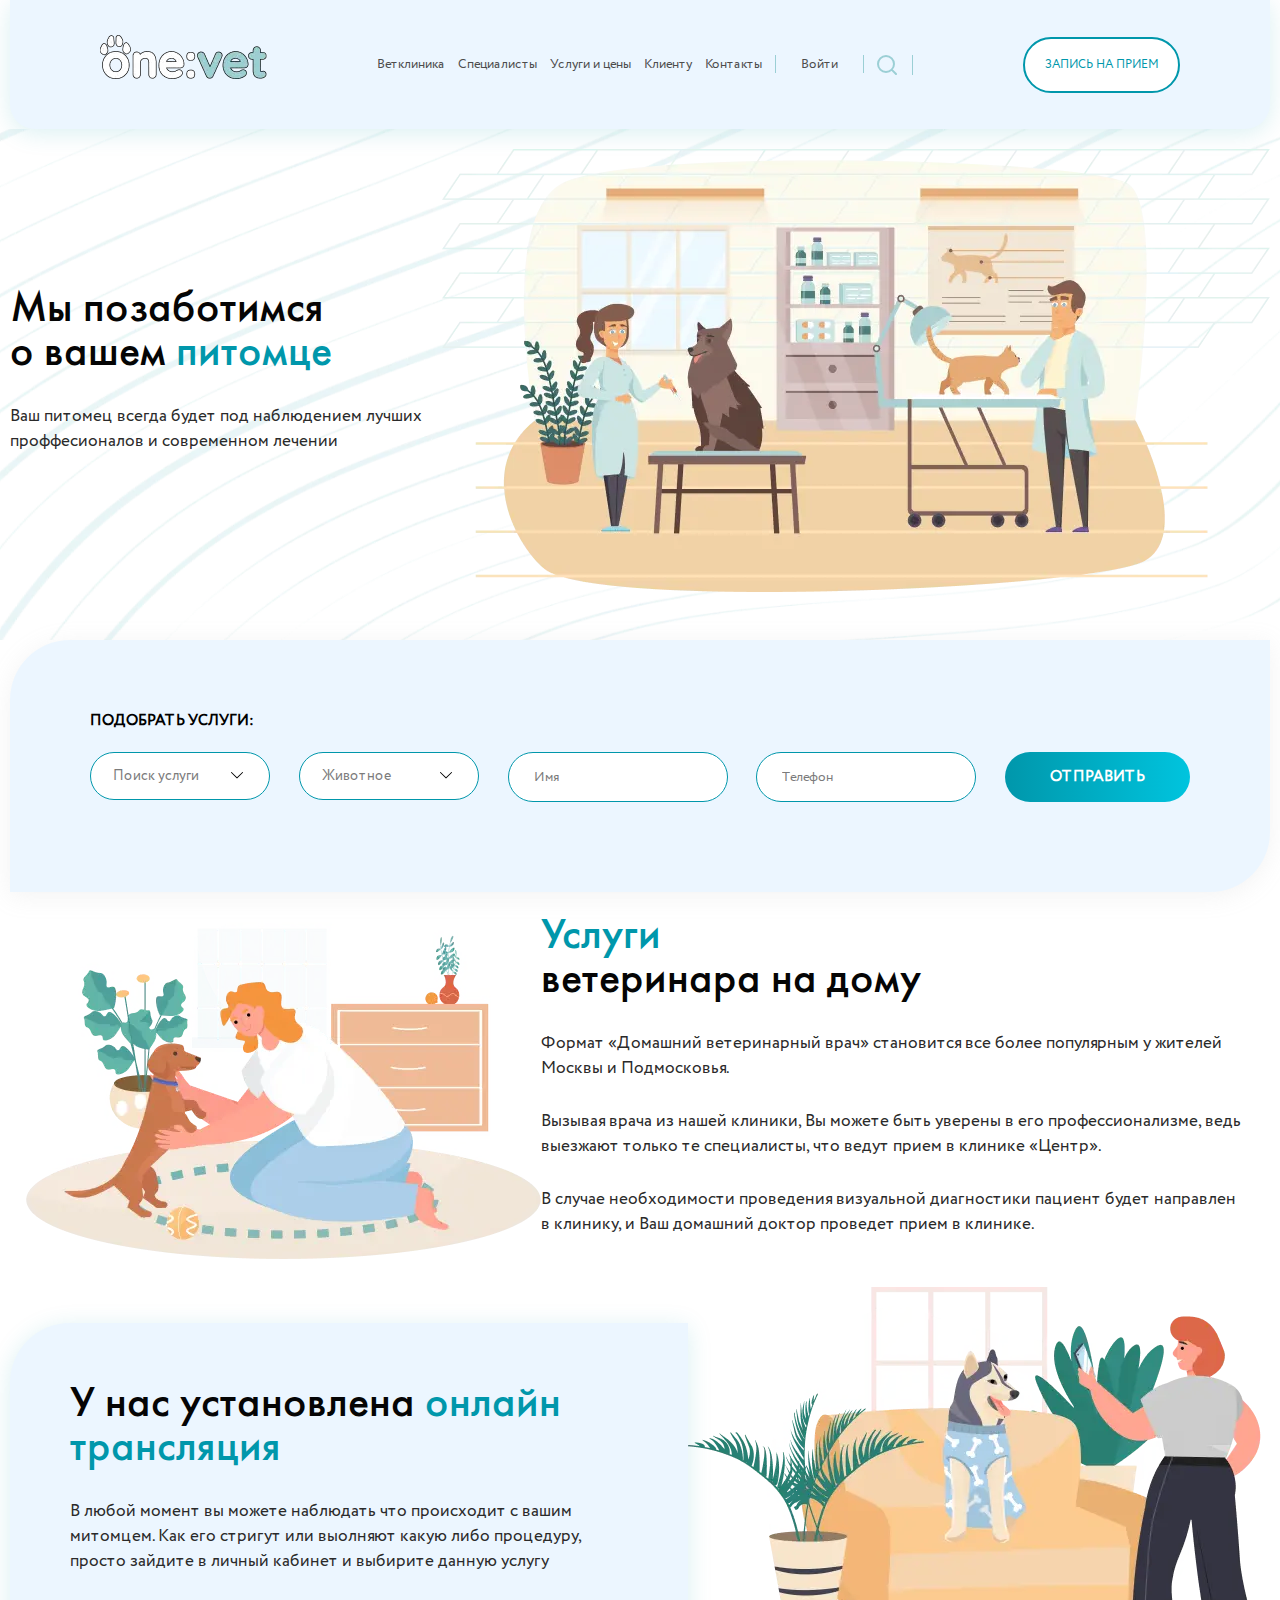
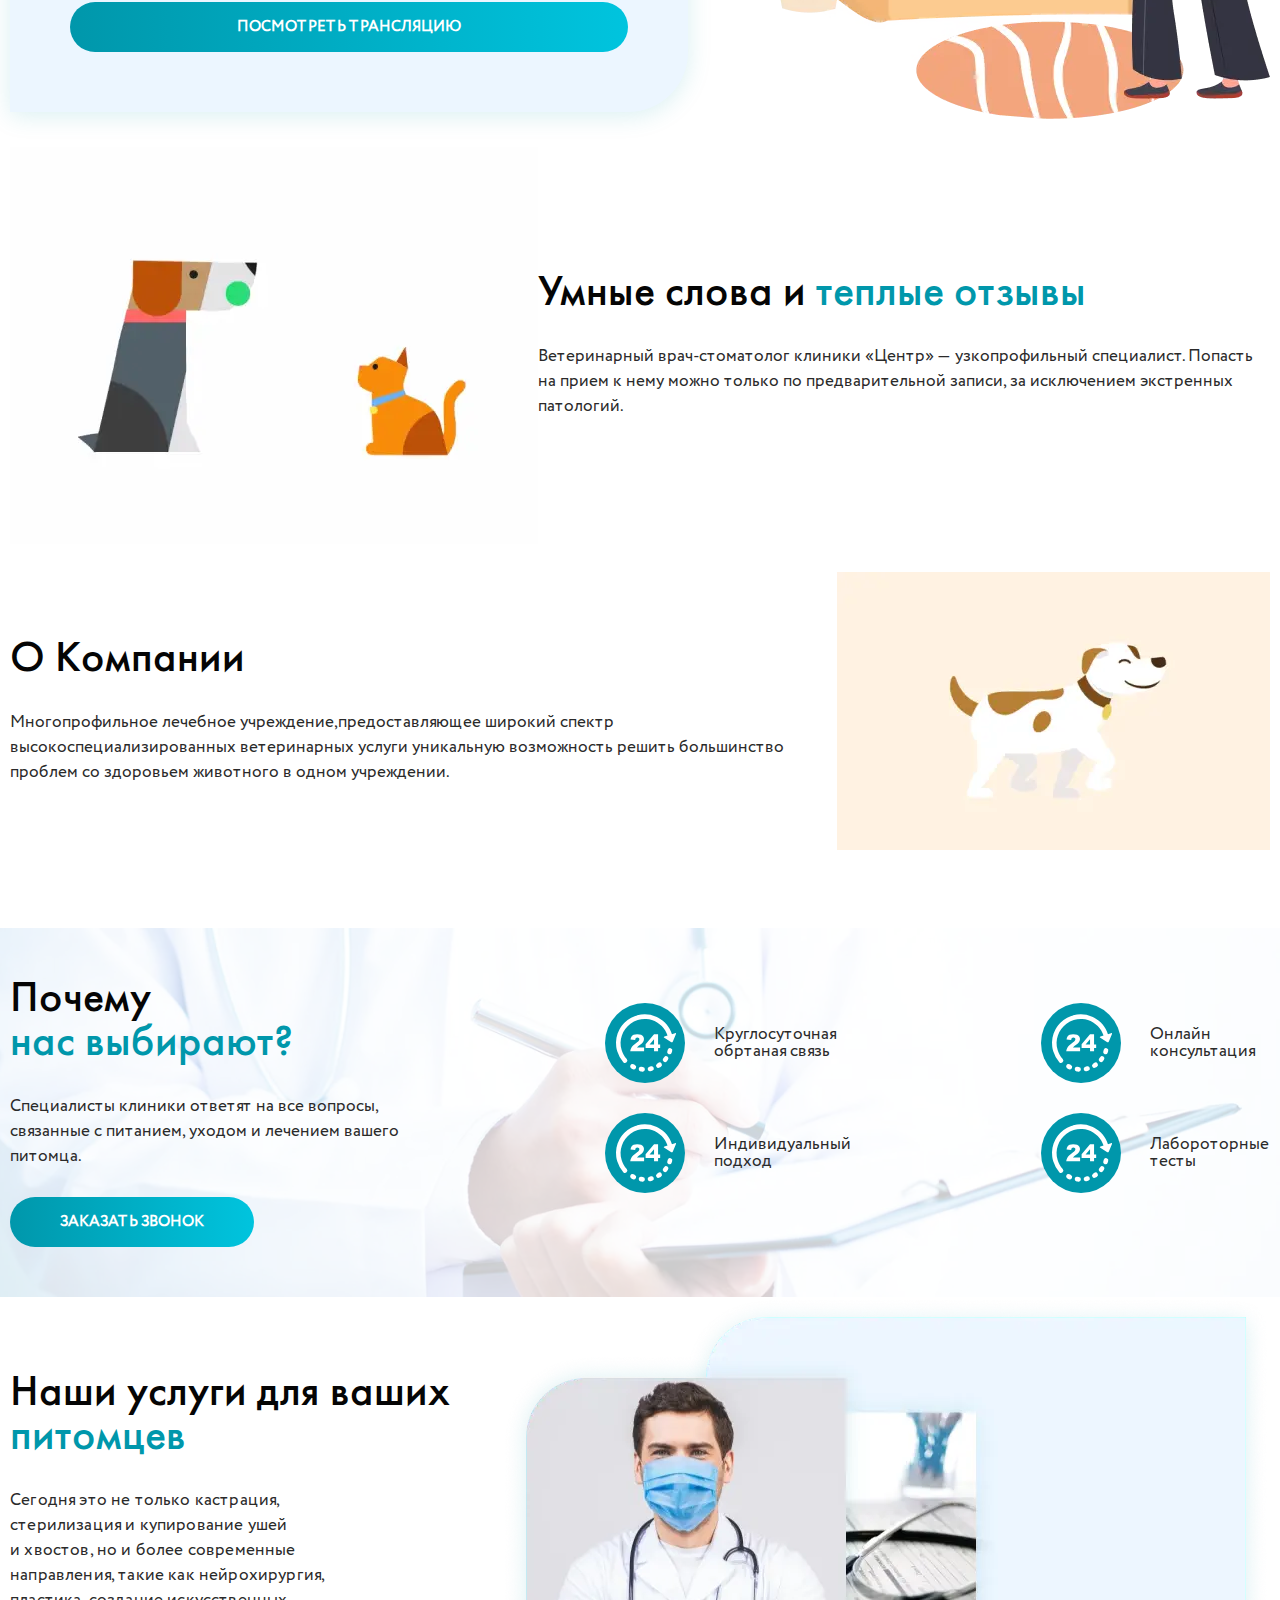
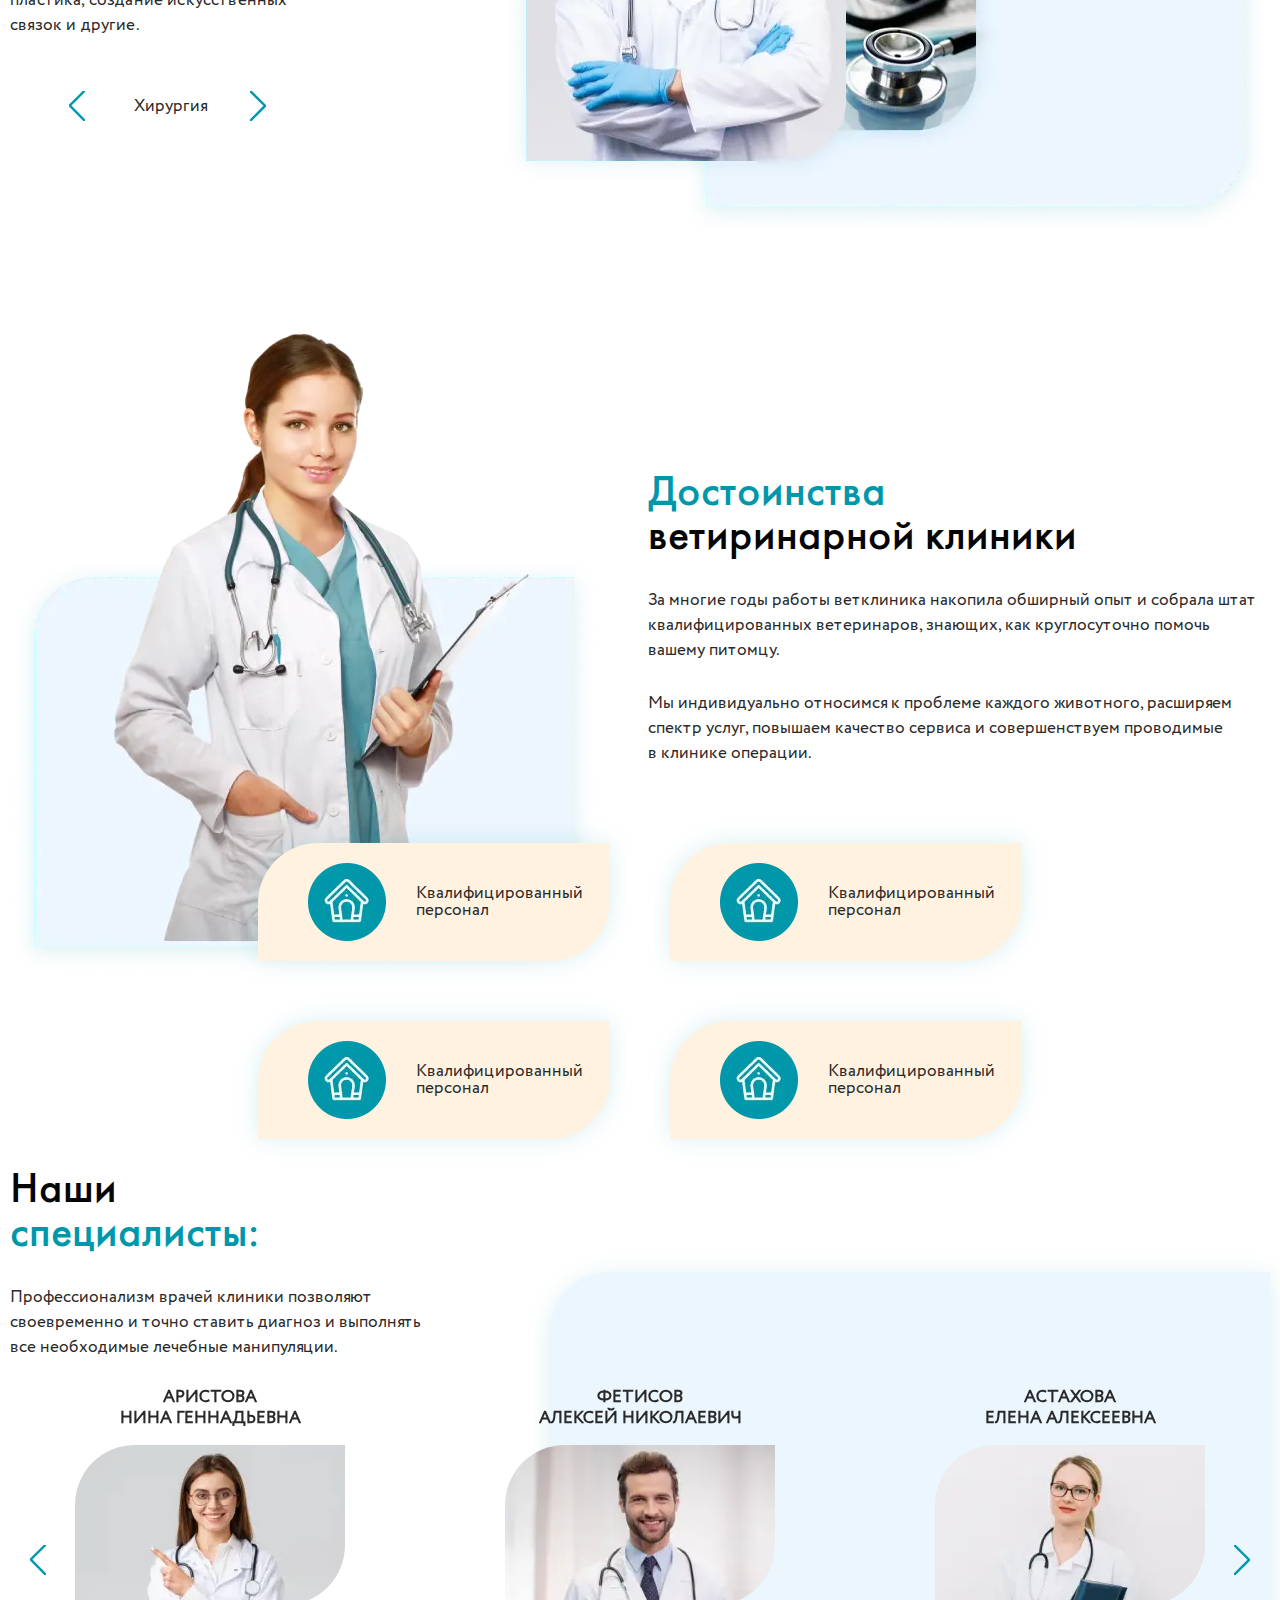
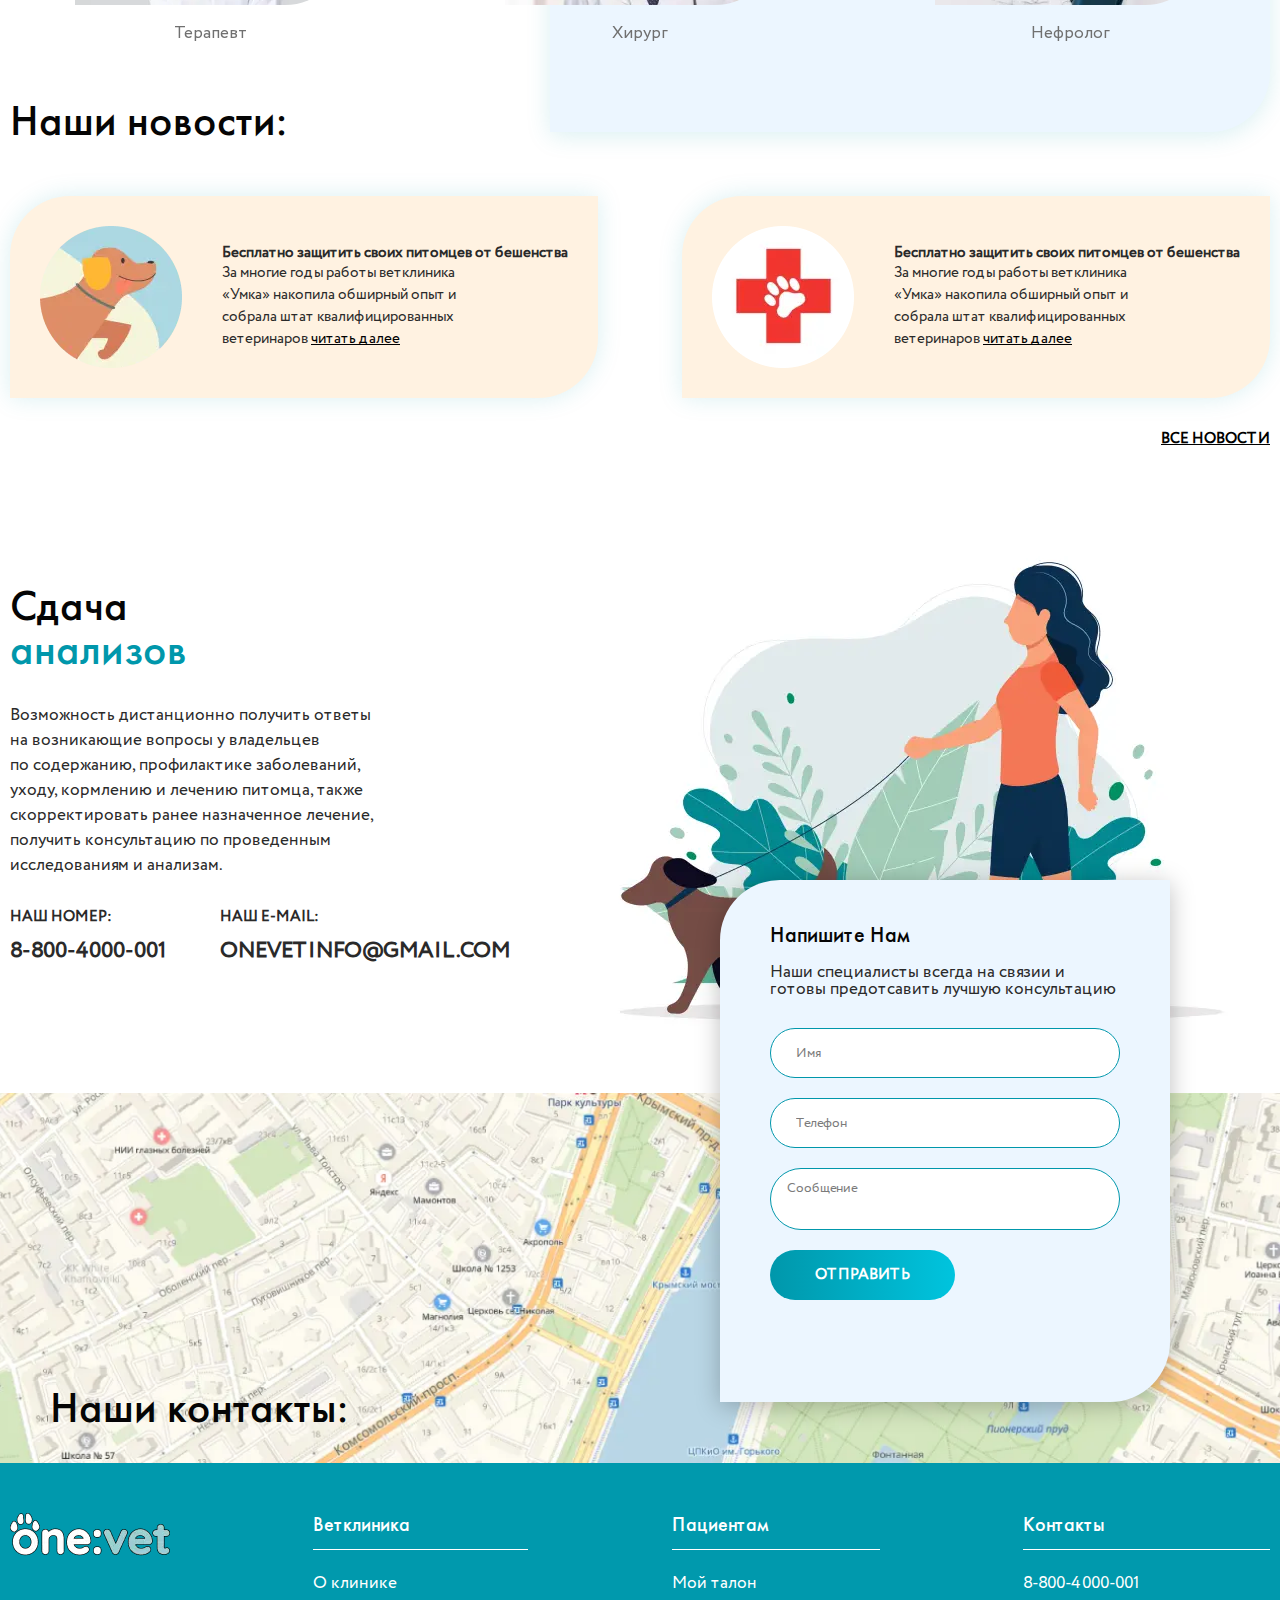
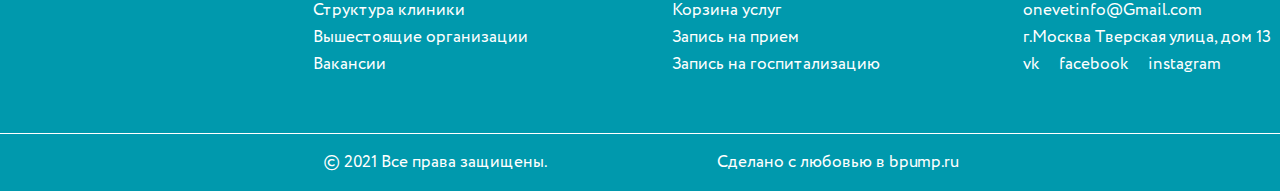
==== commit 38916321: "fix bugs" ====
--- a/index.html
+++ b/index.html
@@ -322,7 +322,7 @@
 				<div class="sec9-list"> 					<div class="sec9-item"> 						<div class="sec9-icon">-							<picture><source srcset="img/icons/02.svg" type="image/webp"><img src="img/icons/02.svg" alt="Icon"></picture>+							<picture><source srcset="img/icons/08.webp" type="image/webp"><img src="img/icons/08.png" alt="Icon"></picture> 						</div> 						<div class="sec9-additional"> 							Квалифицированный@@ -331,7 +331,7 @@
 					</div> 					<div class="sec9-item"> 						<div class="sec9-icon">-							<picture><source srcset="img/icons/02.svg" type="image/webp"><img src="img/icons/02.svg" alt="Icon"></picture>+							<picture><source srcset="img/icons/08.webp" type="image/webp"><img src="img/icons/08.png" alt="Icon"></picture> 						</div> 						<div class="sec9-additional"> 							Квалифицированный@@ -340,7 +340,7 @@
 					</div> 					<div class="sec9-item"> 						<div class="sec9-icon">-							<picture><source srcset="img/icons/02.svg" type="image/webp"><img src="img/icons/02.svg" alt="Icon"></picture>+							<picture><source srcset="img/icons/08.webp" type="image/webp"><img src="img/icons/08.png" alt="Icon"></picture> 						</div> 						<div class="sec9-additional"> 							Квалифицированный@@ -349,7 +349,7 @@
 					</div> 					<div class="sec9-item"> 						<div class="sec9-icon">-							<picture><source srcset="img/icons/02.svg" type="image/webp"><img src="img/icons/02.svg" alt="Icon"></picture>+							<picture><source srcset="img/icons/08.webp" type="image/webp"><img src="img/icons/08.png" alt="Icon"></picture> 						</div> 						<div class="sec9-additional"> 							Квалифицированный@@ -444,6 +444,7 @@
 				</div> 				<div class="st-prev"></div> 				<div class="st-next"></div>+				<div class="sec10-bcg"></div> 			</section> 			<section class="sec11 _container"> 				<div class="sec11-title title">@@ -628,7 +629,7 @@
 			© 2021 Все права защищены. 		</div> 		<div class="footer-company">-			Сделано с любовью в bpump.ru+			Сделано с любовью в <a href="https://bpump.ru" target="_blank">bpump.ru</a> 		</div> 	</div> </footer>--- a/css/style.min.css
+++ b/css/style.min.css
@@ -1 +1 @@
-@charset "UTF-8";@font-face{font-family:Circe-Regular;font-display:swap;src:url(../fonts/Circe-Regular.woff) format("woff"),url(../fonts/Circe-Regular.woff2) format("woff2");font-weight:400;font-style:normal}@font-face{font-family:FuturaMediumC;font-display:swap;src:url(../fonts/FuturaMediumC.woff) format("woff"),url(../fonts/FuturaMediumC.woff2) format("woff2");font-weight:400;font-style:normal}*{padding:0;margin:0;border:0}*,:after,:before{-webkit-box-sizing:border-box;box-sizing:border-box}:active,:focus{outline:0}a:active,a:focus{outline:0}aside,footer,header,nav,section{display:block}body,html{height:100%;min-width:320px}body{line-height:1;font-family:Circe-regular;-ms-text-size-adjust:100%;-moz-text-size-adjust:100%;-webkit-text-size-adjust:100%}button,input,textarea{font-family:Circe-regular}input::-ms-clear{display:none}button{cursor:pointer}button::-moz-focus-inner{padding:0;border:0}a,a:visited{text-decoration:none}a:hover{text-decoration:none}ul li{list-style:none}img{vertical-align:top}h1,h2,h3,h4,h5,h6{font-weight:inherit;font-size:inherit}body{color:#2a2a2a;font-size:17px}body._lock{overflow:hidden}.wrapper{width:100%;min-height:100%;overflow:hidden;display:-webkit-box;display:-ms-flexbox;display:flex;-webkit-box-orient:vertical;-webkit-box-direction:normal;-ms-flex-direction:column;flex-direction:column}._container{max-width:1260px;margin:0 auto}.btn{display:-webkit-inline-box;display:-ms-inline-flexbox;display:inline-flex;padding:14px 45px;font-weight:700;font-size:15px;line-height:22px;text-transform:uppercase;background:-webkit-gradient(linear,left top,right top,from(#0097ab),to(#00c4de));background:-o-linear-gradient(left,#0097ab 0,#00c4de 100%);background:linear-gradient(90deg,#0097ab 0,#00c4de 100%);border-radius:50px;color:#fff}.select{position:relative;width:180px;margin-bottom:20px}.select__item{position:relative}.select__title{position:relative;color:#7b7b7b;background:#fff;border:1px solid #0097ab;border-radius:100px;cursor:pointer;padding:8px 7px;padding-right:40px}.select__title:after{position:absolute;content:url(../img/icons/04.svg);top:13px;left:140px}.select__value{display:-webkit-box;display:-ms-flexbox;display:flex;font-size:14px;height:30px;padding:0 15px;-webkit-box-align:center;-ms-flex-align:center;align-items:center;-webkit-box-pack:justify;-ms-flex-pack:justify;justify-content:space-between;-webkit-box-orient:horizontal;-webkit-box-direction:reverse;-ms-flex-direction:row-reverse;flex-direction:row-reverse}.select__value span{height:1em;overflow:hidden;display:-webkit-box;-webkit-line-clamp:1;-webkit-box-orient:vertical}.select__value:before{content:"";display:inline-block;-webkit-transition:all .3s ease 0s;-o-transition:all .3s ease 0s;transition:all .3s ease 0s;width:11px;height:7px}.select__input{width:100%;background-color:transparent;height:100%}.select__options{color:#000;display:none;position:absolute;top:29px;border-radius:0 0 4px 4px;min-width:100%;left:0;background-color:#fff;border-top:0;border:1px solid #d9d9d9;border-top:0;font-size:14px;padding:10px 0 5px 0}.select__option{cursor:pointer;padding:5px 15px;margin:0}.select._active{z-index:5}.select._active .select__value:before{-webkit-transform:rotate(-180deg);-ms-transform:rotate(-180deg);transform:rotate(-180deg)}.select._active .select__options{display:block}input[type=email],input[type=tel],input[type=text],textarea{-webkit-appearance:none;-moz-appearance:none;appearance:none}.input{padding:14px 25px;color:#7b7b7b;background:#fff;border:1px solid #0097ab;border-radius:100px;width:100%;display:block;margin-bottom:20px}textarea.input{resize:none;padding:0 0}.checkbox{position:relative}.checkbox__input{position:absolute;width:0;height:0;opacity:0;visibility:hidden}.checkbox__input:checked+.checkbox__text:before{background:#fff url(../img/icons/check.svg) center no-repeat}.checkbox__text{display:-webkit-inline-box;display:-ms-inline-flexbox;display:inline-flex;-webkit-box-align:center;-ms-flex-align:center;align-items:center;position:relative;font-size:16px;color:#fff;letter-spacing:-.3px;line-height:calc(20 / 16);cursor:pointer}.checkbox__text:before{content:"";-ms-flex-item-align:start;align-self:flex-start;margin:0 14px 0 0;-webkit-box-flex:0;-ms-flex:0 0 20px;flex:0 0 20px;left:0;top:0;width:20px;height:18px;background:#fff;border:1px solid #a7a9ac}.checkbox a{color:#fff;text-decoration:underline}.checkbox._error .checkbox__text:before{border:1px solid #ee1212}.options{display:-webkit-box;display:-ms-flexbox;display:flex;-webkit-box-orient:vertical;-webkit-box-direction:normal;-ms-flex-direction:column;flex-direction:column;-webkit-box-align:start;-ms-flex-align:start;align-items:flex-start}.options__item{position:relative;cursor:pointer}.options__input{position:absolute;width:0;height:0;opacity:0;left:0;top:0;visibility:hidden}.options__input:checked+.options__text:after{-webkit-transform:scale(1);-ms-transform:scale(1);transform:scale(1)}.options__text{display:-webkit-inline-box;display:-ms-inline-flexbox;display:inline-flex;-webkit-box-align:center;-ms-flex-align:center;align-items:center;position:relative;font-size:16px;color:#fff;letter-spacing:-.3px;line-height:calc(20 / 16)}.options__text:before{content:"";-ms-flex-item-align:start;align-self:flex-start;margin:0 14px 0 0;-webkit-box-flex:0;-ms-flex:0 0 20px;flex:0 0 20px;left:0;top:0;border-radius:50%;width:20px;height:18px;background:#fff;border:1px solid #a7a9ac}.options__text:after{content:"";-webkit-transition:all .3s ease 0s;-o-transition:all .3s ease 0s;transition:all .3s ease 0s;-webkit-transform:scale(0);-ms-transform:scale(0);transform:scale(0);width:10px;height:10px;border-radius:50%;background-color:#77243a;position:absolute;left:5px;top:4px}.rating{display:-webkit-box;display:-ms-flexbox;display:flex;-webkit-box-align:end;-ms-flex-align:end;align-items:flex-end;font-size:40px;line-height:.75;-webkit-transition:opacity .3s ease 0s;-o-transition:opacity .3s ease 0s;transition:opacity .3s ease 0s}.rating.rating_sending{opacity:.2}.rating.rating_set .rating__active,.rating.rating_set .rating__item{cursor:pointer}.rating__body{position:relative}.rating__body::before{content:"★★★★★";display:block}.rating__active{position:absolute;width:0%;height:100%;top:0;left:0;overflow:hidden}.rating__active::before{content:"★★★★★";position:absolute;width:100%;height:100%;top:0;left:0;color:#ffd300}.rating__items{display:-webkit-box;display:-ms-flexbox;display:flex;position:absolute;width:100%;height:100%;top:0;left:0}.rating__item{-webkit-box-flex:0;-ms-flex:0 0 20%;flex:0 0 20%;height:100%;opacity:0}.rating__value{font-size:50%;line-height:1;padding:0 0 0 10px}.quantity{width:88px;height:40px;display:-webkit-box;display:-ms-flexbox;display:flex;border:1px solid rgba(166,166,166,.45)}.quantity__button{-webkit-box-flex:0;-ms-flex:0 0 30px;flex:0 0 30px;position:relative;cursor:pointer}.quantity__button::after,.quantity__button::before{content:"";position:absolute;top:50%;left:50%;-webkit-transition:all .3s ease 0s;-o-transition:all .3s ease 0s;transition:all .3s ease 0s;margin:0 0 0 -4.5px;background-color:#a6a6a6;width:9px;height:1px}.quantity__button_plus::before{-webkit-transform:rotate(-90deg);-ms-transform:rotate(-90deg);transform:rotate(-90deg)}.quantity__input{-webkit-box-flex:1;-ms-flex:1 1 auto;flex:1 1 auto}.quantity__input input{height:100%;color:#a6a6a6;font-size:12px;width:100%;text-align:center}.row:after{display:block;content:"";clear:both}.rub:after{content:"₽"}ol.counter{list-style-type:none;counter-reset:item}ol.counter li{position:relative;padding:0 0 0 45px}ol.counter li:before{counter-increment:item;content:counter(item);position:absolute;left:0;top:0;color:#818181;font-size:14px;font-weight:700;text-align:center;line-height:26px;border-radius:50%;width:28px;height:28px;border:1px solid #4274bb}.ellipsis{display:block;overflow:hidden;width:100%;white-space:nowrap;-o-text-overflow:ellipsis;text-overflow:ellipsis}.es{overflow:hidden;white-space:nowrap;-o-text-overflow:ellipsis;text-overflow:ellipsis}.table{display:table;font-size:0;width:100%}.trow{display:table-row}.cell{display:table-cell}.cell.full{width:100%}._ibg{position:relative}._ibg img{position:absolute;width:100%;height:100%;top:0;left:0;-o-object-fit:cover;object-fit:cover}body.ie ._ibg{background-position:center;background-size:cover;background-repeat:no-repeat}body.ie ._ibg img{width:0;height:0;opacity:0;visibility:hidden}._video{position:relative;overflow:hidden;height:0;padding-bottom:56.25%}._video embed,._video iframe,._video object,._video video{position:absolute;top:0;left:0;width:100%;height:100%}.videobg embed,.videobg iframe,.videobg object,.videobg video{position:fixed;top:50%;left:50%;min-width:100%;min-height:100%;width:auto;height:auto;z-index:-100;-webkit-transform:translateX(-50%) translateY(-50%);-ms-transform:translateX(-50%) translateY(-50%);transform:translateX(-50%) translateY(-50%);background-size:cover}._more-content{-webkit-transition:all .3s ease 0s;-o-transition:all .3s ease 0s;transition:all .3s ease 0s;overflow:hidden}._more-link{cursor:pointer}._more-link span{font-style:normal}._more-link span:first-child{display:block}._more-link span:last-child{display:none}._more-link._active span{font-style:normal}._more-link._active span:first-child{display:none}._more-link._active span:last-child{display:block}#map{background:url(../img/icons/loading.gif) center/50px no-repeat}._swiper{overflow:hidden}._swiper .swiper-wrapper{width:100%;height:100%;-webkit-box-sizing:content-box;box-sizing:content-box;display:-webkit-box;display:-ms-flexbox;display:flex;position:relative}._swiper.swiper-container-vertical .swiper-wrapper{-webkit-box-orient:vertical;-webkit-box-direction:normal;-ms-flex-direction:column;flex-direction:column}._swiper.swiper-container-autoheight .swiper-wrapper{-webkit-box-align:start;-ms-flex-align:start;align-items:flex-start}.swiper-container-initialized .swiper-slide{-ms-flex-negative:0;flex-shrink:0}.swiper-container-android .swiper-slide,.swiper-container-android .swiper-wrapper{-webkit-transform:translate3d(0,0,0);transform:translate3d(0,0,0)}.swiper-button-lock{display:none!important}._tabs-block{display:none}._tabs-block._active{display:block}.mirror{-webkit-transform:scale(-1,1);-ms-transform:scale(-1,1);transform:scale(-1,1)}.nicescroll-rails{z-index:1000!important}._custom-scroll{position:fixed;right:0;top:0;width:3px;height:100%;z-index:1000}._custom-scroll__line{background-color:rgba(0,0,0,.5);border-radius:3px 0 0 3px;position:relative;left:0;top:0;width:100%}.header__menu{background:#ecf6ff;-webkit-box-shadow:0 4px 24px rgba(0,151,171,.15);box-shadow:0 4px 24px rgba(0,151,171,.15);border-radius:0 0 25px 25px;padding:35px 90px;font-size:13px;line-height:146.15385%;display:-webkit-box;display:-ms-flexbox;display:flex;-webkit-box-pack:justify;-ms-flex-pack:justify;justify-content:space-between;-webkit-box-align:center;-ms-flex-align:center;align-items:center;-ms-flex-wrap:wrap;flex-wrap:wrap}.header-logo{margin-bottom:15px;position:relative}.menu-items{display:-webkit-box;display:-ms-flexbox;display:flex;-webkit-box-pack:justify;-ms-flex-pack:justify;justify-content:space-between;-webkit-box-align:center;-ms-flex-align:center;align-items:center;-ms-flex-wrap:wrap;flex-wrap:wrap}.menu__body._active{left:0}.menu__body._active .menu__list{display:-webkit-box;display:-ms-flexbox;display:flex;-webkit-box-orient:vertical;-webkit-box-direction:normal;-ms-flex-direction:column;flex-direction:column;-webkit-box-pack:center;-ms-flex-pack:center;justify-content:center;-webkit-box-align:center;-ms-flex-align:center;align-items:center}.menu__body._active .menu__list .menu__link{display:inline-block;font-size:24px;margin-bottom:30px}.menu__list li{display:inline-block}.menu__list li+li{margin-left:10px}.menu__link{color:#4c4c4c}.enter{padding:0 25px;border-left:1px solid #9bcfd5;border-right:1px solid #9bcfd5}.search{padding-right:15px;border-right:1px solid #9bcfd5}.header-order a{display:inline-block;border:2px solid #0097ab;padding:17px 20px;background:#fff;border-radius:40px;font-size:12px;line-height:18px;text-transform:uppercase;color:#0097ab}.icon-menu{display:none}.footer{background:#0099ad;color:#fff}.footer a{color:#fff}.footer ul li{margin-bottom:10px}.footer-top{display:-webkit-box;display:-ms-flexbox;display:flex;-webkit-box-pack:justify;-ms-flex-pack:justify;justify-content:space-between;padding-top:50px;padding-bottom:50px}.clinic-title,.contacts-title,.pacient-title{font-size:20px;line-height:26px;font-family:FuturaMediumC;margin-bottom:25px;border-bottom:1px solid #fff;padding-bottom:10px}.social{margin-right:15px}.footer-bottom{border-top:1px solid #fff;padding:20px 0;display:-webkit-box;display:-ms-flexbox;display:flex;-webkit-box-pack:center;-ms-flex-pack:center;justify-content:center;-webkit-box-align:center;-ms-flex-align:center;align-items:center}.footer-rights{margin-right:170px}._no-webp .sec1-bg{background-image:url(../img/home/bg.png)}.sec1-bg{background-repeat:no-repeat;background-position:center center;background-size:cover}.sec1{padding:20px 0;display:-webkit-box;display:-ms-flexbox;display:flex;-webkit-box-pack:justify;-ms-flex-pack:justify;justify-content:space-between;-webkit-box-align:center;-ms-flex-align:center;align-items:center}.sec2{background:#ecf6ff;-webkit-box-shadow:0 4px 24px rgba(173,173,173,.15);box-shadow:0 4px 24px rgba(173,173,173,.15);border-radius:60px 0;padding:70px 80px}.sec-2-text{font-weight:700;font-size:15px;line-height:22px;text-transform:uppercase;color:#000;margin-bottom:20px}.sec2-form{display:-webkit-box;display:-ms-flexbox;display:flex;-webkit-box-pack:justify;-ms-flex-pack:justify;justify-content:space-between;-ms-flex-wrap:wrap;flex-wrap:wrap}.form{font-size:15px;line-height:22px;text-transform:capitalize}.sec3{display:-webkit-box;display:-ms-flexbox;display:flex;-webkit-box-pack:justify;-ms-flex-pack:justify;justify-content:space-between;-webkit-box-align:center;-ms-flex-align:center;align-items:center}.sec4{display:-webkit-box;display:-ms-flexbox;display:flex;-webkit-box-pack:justify;-ms-flex-pack:justify;justify-content:space-between;-webkit-box-align:center;-ms-flex-align:center;align-items:center}.sec4-text{padding:60px;background:#ecf6ff;-webkit-box-shadow:0 4px 24px rgba(0,151,171,.15);box-shadow:0 4px 24px rgba(0,151,171,.15);border-radius:60px 0}.sec4-about{margin-bottom:42px}.sec6.sec3{padding-top:0;-webkit-box-align:center;-ms-flex-align:center;align-items:center;margin-bottom:50px}._no-webp .sec7{background:url(../img/home/bg-sec.jpg) center no-repeat,rgba(255,255,255,.8)}.sec7{background-size:cover!important;background-blend-mode:color;padding:50px 0}.sec-7{display:-webkit-box;display:-ms-flexbox;display:flex;-webkit-box-pack:justify;-ms-flex-pack:justify;justify-content:space-between;-webkit-box-align:center;-ms-flex-align:center;align-items:center}.sec7-text{-webkit-box-flex:0;-ms-flex:0 1 65%;flex:0 1 65%;opacity:1}.sec7-about{margin-bottom:28px;max-width:450px}.sec7-link{display:inline-block}.sec7-items{display:-webkit-box;display:-ms-flexbox;display:flex;-webkit-box-pack:justify;-ms-flex-pack:justify;justify-content:space-between;-ms-flex-wrap:wrap;flex-wrap:wrap}.sec7-item{display:-webkit-box;display:-ms-flexbox;display:flex;-webkit-box-align:center;-ms-flex-align:center;align-items:center;-webkit-box-pack:center;-ms-flex-pack:center;justify-content:center;margin-bottom:30px}.sec7-img{margin-right:29px}.sec7-item_text{max-width:120px}.sec8{display:-webkit-box;display:-ms-flexbox;display:flex;-webkit-box-pack:justify;-ms-flex-pack:justify;justify-content:space-between;-webkit-box-align:center;-ms-flex-align:center;align-items:center}.sec8-slider{position:relative}.slider-text{font-size:17px;line-height:25px;letter-spacing:.01em;color:#2a2a2a;margin-bottom:60px}.slider-title{text-align:center}.swiper-container{width:320px;height:300px}.str-next{position:absolute;bottom:67px;right:57%;width:16px;height:30px;background:url(../img/icons/next.svg) center no-repeat}.str-prev{position:absolute;width:16px;height:30px;bottom:67px;left:12%;background:url(../img/icons/prev.svg) center no-repeat}.sec9-content{display:-webkit-box;display:-ms-flexbox;display:flex;-webkit-box-pack:justify;-ms-flex-pack:justify;justify-content:space-between;-webkit-box-align:center;-ms-flex-align:center;align-items:center}.sec9-text{padding-left:50px}.sec9-about{margin-bottom:28px}.sec9-list{max-width:900px;margin:0 auto;display:-webkit-box;display:-ms-flexbox;display:flex;-webkit-box-pack:center;-ms-flex-pack:center;justify-content:center;-ms-flex-wrap:wrap;flex-wrap:wrap;-webkit-box-align:center;-ms-flex-align:center;align-items:center;margin-top:-190px}.sec9-item{padding:20px 50px;display:-webkit-box;display:-ms-flexbox;display:flex;-webkit-box-pack:justify;-ms-flex-pack:justify;justify-content:space-between;-webkit-box-align:center;-ms-flex-align:center;align-items:center;background:#fff2e1;-webkit-box-shadow:0 0 24px rgba(0,151,171,.15);box-shadow:0 0 24px rgba(0,151,171,.15);border-radius:60px 0;margin:30px}.sec9-icon{margin-right:30px}.sec9-additional{max-width:144px}.sec10{position:relative}.sec10-about{margin-bottom:60px;max-width:413px}.slide-name{margin-bottom:15px;font-weight:700;font-size:17px;line-height:123.7%;text-align:center;text-transform:uppercase;color:#2a2a2a}.slide-photo{text-align:center;margin-bottom:20px}.slide-photo img{border-radius:60px 0}.slide-doctor{text-align:center;color:#707070}.st-next{position:absolute;bottom:67px;right:20px;width:16px;height:30px;background:url(../img/icons/next.svg) center no-repeat}.st-prev{position:absolute;width:16px;height:30px;bottom:67px;left:20px;background:url(../img/icons/prev.svg) center no-repeat}.sec11{padding-top:60px}.sec11-title.title{margin-bottom:50px}.sec11-list{display:-webkit-box;display:-ms-flexbox;display:flex;-webkit-box-pack:justify;-ms-flex-pack:justify;justify-content:space-between;-webkit-box-align:center;-ms-flex-align:center;align-items:center;-ms-flex-wrap:wrap;flex-wrap:wrap}.sec11-item{display:-webkit-box;display:-ms-flexbox;display:flex;-webkit-box-pack:justify;-ms-flex-pack:justify;justify-content:space-between;-webkit-box-align:center;-ms-flex-align:center;align-items:center;background:#fff2e1;-webkit-box-shadow:0 0 24px rgba(0,151,171,.15);box-shadow:0 0 24px rgba(0,151,171,.15);border-radius:60px 0;padding:30px;margin-bottom:30px}.sec11-img{margin-right:40px}.new-title{font-weight:700;font-size:15px;line-height:123.7%}.new-text{font-size:15px;line-height:22px;max-width:245px}.new-text a{color:#000;text-decoration:underline}.sec11-link{text-align:right}.sec11-link a{font-weight:700;font-size:15px;line-height:22px;-webkit-text-decoration-line:underline;text-decoration-line:underline;text-transform:uppercase;color:#000}.sec12{position:relative;padding-top:30px}.sec12-content{display:-webkit-box;display:-ms-flexbox;display:flex;-webkit-box-pack:justify;-ms-flex-pack:justify;justify-content:space-between;-webkit-box-align:center;-ms-flex-align:center;align-items:center}.sec12-about{max-width:373px;margin-bottom:44px}.sec12-contacts{display:-webkit-box;display:-ms-flexbox;display:flex;-webkit-box-pack:justify;-ms-flex-pack:justify;justify-content:space-between;-ms-flex-wrap:wrap;flex-wrap:wrap}.contact-phone{margin-right:53px;margin-bottom:20px}.mail-text,.phone-text{margin-bottom:7px;font-weight:700;font-size:15px;line-height:22px;text-transform:uppercase}.mail-adres a,.phone-numb a{font-weight:700;font-size:22px;line-height:32px;text-transform:uppercase;color:#2a2a2a}.sec13{position:absolute;width:450px;height:522px;background:#ecf6ff;-webkit-box-shadow:0 4px 24px rgba(0,0,0,.25);box-shadow:0 4px 24px rgba(0,0,0,.25);border-radius:60px 0;padding:30px 50px;top:380px;right:100px}.sec13-title{font-family:FuturaMediumC;font-size:22px;line-height:54px;text-transform:capitalize;color:#050505}.sec13-text{margin-bottom:30px}._no-webp .sec14{background-image:url(../img/home/14.jpg)}.sec14{background-repeat:no-repeat;background-position:center center;background-size:cover;min-height:370px;padding-top:30px}.serv1{display:-webkit-box;display:-ms-flexbox;display:flex;-webkit-box-pack:justify;-ms-flex-pack:justify;justify-content:space-between;-webkit-box-align:center;-ms-flex-align:center;align-items:center;padding-top:50px}.serv1-text{max-width:370px}.serv1-about{margin-bottom:28px}.serv1-about i{font-weight:700}.serv1-about a{font-weight:700;text-decoration:underline;color:#000}.serv-2{padding-top:50px}.serv2-list{display:-webkit-box;display:-ms-flexbox;display:flex;-webkit-box-pack:justify;-ms-flex-pack:justify;justify-content:space-between;-ms-flex-wrap:wrap;flex-wrap:wrap;-webkit-box-align:center;-ms-flex-align:center;align-items:center}.serv2-item{margin-bottom:60px;text-align:center;-webkit-box-flex:0;-ms-flex:0 1 18%;flex:0 1 18%}.serv2-img{margin-bottom:37px}.serv2-title{margin-bottom:6px;font-weight:700}.serv2-text{font-size:15px;line-height:22px;text-align:center}.ster1{padding-top:60px;display:-webkit-box;display:-ms-flexbox;display:flex;-webkit-box-pack:justify;-ms-flex-pack:justify;justify-content:space-between}.ster1-text{padding-top:80px}.ster1-title{max-width:657px}.ster1-about{max-width:550px;margin-bottom:28px}.ster1-serv{background:#ecf6ff;-webkit-box-shadow:0 0 24px rgba(0,0,0,.25);box-shadow:0 0 24px rgba(0,0,0,.25);border-radius:60px 0;padding:30px 60px;padding-right:30px}.serv2-title{margin-bottom:37px;font-size:24px;line-height:31px;color:#000}.ster1-item{display:-webkit-box;display:-ms-flexbox;display:flex;-webkit-box-pack:justify;-ms-flex-pack:justify;justify-content:space-between;margin-bottom:25px;font-size:18px;line-height:23px;color:#000}.ster2{padding-top:50px;display:-webkit-box;display:-ms-flexbox;display:flex;-webkit-box-pack:justify;-ms-flex-pack:justify;justify-content:space-between}.ster2-about{margin-bottom:28px}.ster3{padding-top:50px}.ster3-title{font-weight:700;font-size:22px;line-height:32px;margin-bottom:15px}.ster3-list{display:-webkit-box;display:-ms-flexbox;display:flex;-webkit-box-pack:justify;-ms-flex-pack:justify;justify-content:space-between;-ms-flex-wrap:wrap;flex-wrap:wrap}.ster3-item{font-size:17px;line-height:46px;-webkit-box-flex:0;-ms-flex:0 1 49%;flex:0 1 49%;padding-left:20px;position:relative}.ster3-item:before{position:absolute;content:"";width:15px;height:15px;background:#0097ab;border-radius:50%;top:14px;left:-5px}.ster4{padding-top:50px;display:-webkit-box;display:-ms-flexbox;display:flex;-webkit-box-pack:justify;-ms-flex-pack:justify;justify-content:space-between;margin-bottom:70px}.ster4-about{margin-bottom:28px;max-width:492px}.ster5{padding:70px;background:#ecf6ff;-webkit-box-shadow:0 4px 24px rgba(173,173,173,.15);box-shadow:0 4px 24px rgba(173,173,173,.15);border-radius:60px 0}.ster5-title{margin-bottom:33px;font-weight:700;font-size:15px;line-height:22px;text-transform:uppercase;color:#000}.ster5-form1{display:-webkit-box;display:-ms-flexbox;display:flex;-webkit-box-pack:justify;-ms-flex-pack:justify;justify-content:space-between;-ms-flex-wrap:wrap;flex-wrap:wrap}.ster6{padding-top:50px}.ster6-content{display:-webkit-box;display:-ms-flexbox;display:flex;-webkit-box-pack:justify;-ms-flex-pack:justify;justify-content:space-between;-ms-flex-wrap:wrap;flex-wrap:wrap}.ster6-left{-webkit-box-flex:0;-ms-flex:0 1 45%;flex:0 1 45%;margin-right:67px}.ster6-about{margin-bottom:28px}.ster6-right{-webkit-box-flex:0;-ms-flex:0 1 45%;flex:0 1 45%}.ster7{padding-top:50px;display:-webkit-box;display:-ms-flexbox;display:flex;-webkit-box-pack:justify;-ms-flex-pack:justify;justify-content:space-between}.ster7-text{padding-top:80px;max-width:473px}.ster7-about{margin-bottom:28px}.ster8{padding-top:50px}.ster8-title{font-weight:700;font-size:22px;line-height:32px;max-width:360px;margin-bottom:50px}.ster8-content{display:-webkit-box;display:-ms-flexbox;display:flex;-webkit-box-pack:justify;-ms-flex-pack:justify;justify-content:space-between;-ms-flex-wrap:wrap;flex-wrap:wrap}.ster8-numb{font-weight:700;font-size:22px;line-height:32px;color:#fff;background:#0097ab;width:30px;height:30px;border-radius:50%;display:-webkit-box;display:-ms-flexbox;display:flex;-webkit-box-pack:center;-ms-flex-pack:center;justify-content:center;-webkit-box-align:center;-ms-flex-align:center;align-items:center;margin-bottom:20px}.ster8-item{-webkit-box-flex:0;-ms-flex:0 1 49%;flex:0 1 49%;margin-bottom:30px}.ster9{padding-top:50px;display:-webkit-box;display:-ms-flexbox;display:flex;-webkit-box-pack:justify;-ms-flex-pack:justify;justify-content:space-between}.ster9-img{margin-bottom:50px}.ster9-about{margin-bottom:28px}.ster10{position:relative;padding-top:50px;display:-webkit-box;display:-ms-flexbox;display:flex;-webkit-box-pack:justify;-ms-flex-pack:justify;justify-content:space-between}.ster10-about{max-width:550px;margin-bottom:28px}.spollers-block{cursor:pointer;padding-left:40px;max-width:550px}.spollers-block__item{margin-bottom:30px}.spollers-block__title{position:relative}.spollers-block__title:before{position:absolute;content:"";background-color:#0099ad;width:13px;height:2px;-webkit-transition:-webkit-transform .3s ease 0s;transition:-webkit-transform .3s ease 0s;-o-transition:transform .3s ease 0s;transition:transform .3s ease 0s;transition:transform .3s ease 0s,-webkit-transform .3s ease 0s;-webkit-transform:translate(0,-50%) rotate(45deg);-ms-transform:translate(0,-50%) rotate(45deg);transform:translate(0,-50%) rotate(45deg);top:50%;left:-40px}.spollers-block__title:after{position:absolute;content:"";background-color:#0099ad;width:13px;height:2px;-webkit-transition:-webkit-transform .3s ease 0s;transition:-webkit-transform .3s ease 0s;-o-transition:transform .3s ease 0s;transition:transform .3s ease 0s;transition:transform .3s ease 0s,-webkit-transform .3s ease 0s;-webkit-transform:translate(0,-50%) rotate(-45deg);-ms-transform:translate(0,-50%) rotate(-45deg);transform:translate(0,-50%) rotate(-45deg);top:50%;left:-31px}.spollers-block__title._active:before{-webkit-transform:translate(0,-50%) rotate(-45deg);-ms-transform:translate(0,-50%) rotate(-45deg);transform:translate(0,-50%) rotate(-45deg)}.spollers-block__title._active:after{-webkit-transform:translate(0,-50%) rotate(45deg);-ms-transform:translate(0,-50%) rotate(45deg);transform:translate(0,-50%) rotate(45deg)}.spollers-block__body{display:none}.ster10-img{padding-top:120px}.orto1{padding-top:50px;display:-webkit-box;display:-ms-flexbox;display:flex;-webkit-box-pack:justify;-ms-flex-pack:justify;justify-content:space-between}.orto1-text{max-width:476px}.orto1-title{font-weight:700;font-size:22px;line-height:32px;margin-bottom:13px}.orto1-subtitle{font-weight:700;font-size:17px;line-height:28px;color:#000;margin-bottom:30px}.orto2-text{max-width:538px}.orto2-list{margin-right:140px}.orto2{padding-top:50px;display:-webkit-box;display:-ms-flexbox;display:flex;-webkit-box-align:center;-ms-flex-align:center;align-items:center}.orto2-text{max-width:473px;margin-right:67px}.orto2-text1{padding-top:70px;max-width:473px}.orto2-text2{padding-top:200px;max-width:473px}.ster8._container.vet1{display:-webkit-box;display:-ms-flexbox;display:flex;-webkit-box-pack:justify;-ms-flex-pack:justify;justify-content:space-between}.ster8-content.vet{display:-webkit-box;display:-ms-flexbox;display:flex;-webkit-box-orient:vertical;-webkit-box-direction:normal;-ms-flex-direction:column;flex-direction:column;max-width:550px;-ms-flex-wrap:nowrap;flex-wrap:nowrap}.vet-text.text{max-width:500px}.page{-webkit-box-flex:1;-ms-flex:1 1 auto;flex:1 1 auto}.title{font-family:FuturaMediumC;font-size:calc(35px + 15 * ((100vw - 320px)/ 1600));color:#050505;margin-bottom:28px}.title span{color:#0097ab}.text{font-size:17px;line-height:25px;color:#2a2a2a;margin-bottom:28px}.text span{font-weight:700}.sec-item{display:-webkit-box;display:-ms-flexbox;display:flex;-webkit-box-align:center;-ms-flex-align:center;align-items:center;margin-bottom:20px}.sec-item span{width:30px;height:30px;background:#0097ab;display:-webkit-box;display:-ms-flexbox;display:flex;-webkit-box-pack:center;-ms-flex-pack:center;justify-content:center;-webkit-box-align:center;-ms-flex-align:center;align-items:center;margin-right:20px;font-weight:700;font-size:22px;line-height:32px;color:#fff;border-radius:50%}.sec-img{margin-bottom:28px}.sec-link{display:-webkit-box;display:-ms-flexbox;display:flex;-webkit-box-pack:center;-ms-flex-pack:center;justify-content:center;-webkit-box-align:center;-ms-flex-align:center;align-items:center;font-weight:700;font-size:15px;line-height:22px;text-transform:uppercase;color:#fff;padding:14px 50px;background:-webkit-gradient(linear,left top,right top,from(#0097ab),to(#00c4de));background:-o-linear-gradient(left,#0097ab 0,#00c4de 100%);background:linear-gradient(90deg,#0097ab 0,#00c4de 100%);border-radius:50px}@media (min-width:991.98px){.quantity__button:hover::after,.quantity__button:hover::before{background-color:rgba(0,0,0,.5)}}@media (min-width:992px){.select__option:hover{background:#d9d9d9}.checkbox a:hover{text-decoration:none}}@media (max-width:1272px){._container{max-width:970px}.header-logo{-webkit-box-ordinal-group:-1;-ms-flex-order:-2;order:-2}.menu__list{margin-top:30px}.header-order{-webkit-box-ordinal-group:0;-ms-flex-order:-1;order:-1}.str-next{right:45%}.str-prev{left:22%}}@media (max-width:991.98px){._container{max-width:750px}.select__title{font-size:18px}.select__options{font-size:18px}.footer-logo{margin-right:15px}.str-next{right:30%}.str-prev{left:27%}.sec9-list{width:100%}.sec13{right:-30px}.orto2-list{margin-right:0}}@media (max-width:767.98px){._container{max-width:none;padding:0 10px}.header__menu{padding:8px 50px;position:fixed;width:100%;z-index:50}.menu__body{position:fixed;top:0;left:-100%;width:100%;height:100%;background-color:#cae9ee;opacity:.9;padding:100px 30px 30px 30px;-webkit-transition:left .3s ease 0s;-o-transition:left .3s ease 0s;transition:left .3s ease 0s;overflow:auto}.header-order{display:none}.icon-menu{display:block;position:absolute;top:30px;right:30px;width:30px;height:18px;cursor:pointer;z-index:5}.icon-menu span{-webkit-transition:all .3s ease 0s;-o-transition:all .3s ease 0s;transition:all .3s ease 0s;top:calc(50% - 1px);left:0;position:absolute;width:100%;height:2px;background-color:#000}.icon-menu span:first-child{top:0}.icon-menu span:last-child{top:auto;bottom:0}.icon-menu._active span{-webkit-transform:scale(0);-ms-transform:scale(0);transform:scale(0)}.icon-menu._active span:first-child{-webkit-transform:rotate(-45deg);-ms-transform:rotate(-45deg);transform:rotate(-45deg);top:calc(50% - 1px)}.icon-menu._active span:last-child{-webkit-transform:rotate(45deg);-ms-transform:rotate(45deg);transform:rotate(45deg);bottom:calc(50% - 1px)}.footer-top{-webkit-box-orient:vertical;-webkit-box-direction:normal;-ms-flex-direction:column;flex-direction:column;-webkit-box-pack:center;-ms-flex-pack:center;justify-content:center;-webkit-box-align:center;-ms-flex-align:center;align-items:center}.footer-logo{margin-bottom:30px;-webkit-box-ordinal-group:-1;-ms-flex-order:-2;order:-2}.footer-clinic,.footer-contacts,.footer-logo,.footer-pacient{margin-bottom:30px}.footer-contacts{-webkit-box-ordinal-group:0;-ms-flex-order:-1;order:-1}.footer-bottom{-webkit-box-orient:vertical;-webkit-box-direction:normal;-ms-flex-direction:column;flex-direction:column}.footer-rights{margin-right:0;margin-bottom:30px}.sec1{-webkit-box-orient:vertical;-webkit-box-direction:normal;-ms-flex-direction:column;flex-direction:column;padding-top:100px;padding-bottom:65px}.sec1-text{margin-bottom:50px}.sec2{padding-top:50px;padding-bottom:50px}.sec-2-text{text-align:center}.sec2-form{-webkit-box-orient:vertical;-webkit-box-direction:normal;-ms-flex-direction:column;flex-direction:column}.sec3{-webkit-box-orient:vertical;-webkit-box-direction:normal;-ms-flex-direction:column;flex-direction:column;padding-top:20px;padding-bottom:40px}.sec3-photo{-webkit-box-ordinal-group:2;-ms-flex-order:1;order:1}.sec4{-webkit-box-orient:vertical;-webkit-box-direction:normal;-ms-flex-direction:column;flex-direction:column;padding-top:40px;padding-bottom:80px}.sec-7{-webkit-box-orient:vertical;-webkit-box-direction:normal;-ms-flex-direction:column;flex-direction:column;-webkit-box-pack:center;-ms-flex-pack:center;justify-content:center}.sec7-text{margin-bottom:30px}.sec7-items{-webkit-box-orient:vertical;-webkit-box-direction:normal;-ms-flex-direction:column;flex-direction:column}.sec8{padding-top:20px;-webkit-box-orient:vertical;-webkit-box-direction:normal;-ms-flex-direction:column;flex-direction:column}.sec8-slider{display:-webkit-box;display:-ms-flexbox;display:flex;-webkit-box-pack:center;-ms-flex-pack:center;justify-content:center;-webkit-box-align:center;-ms-flex-align:center;align-items:center}.swiper-container{text-align:center}.sec9{padding-top:30px}.sec9-content{-webkit-box-orient:vertical;-webkit-box-direction:normal;-ms-flex-direction:column;flex-direction:column}.sec9-img{-webkit-box-ordinal-group:2;-ms-flex-order:1;order:1}.sec9-text{padding-left:10px}.sec10{padding-top:30px}.sec11{padding-top:30px}.sec12{padding-top:30px}.sec12-content{-webkit-box-orient:vertical;-webkit-box-direction:normal;-ms-flex-direction:column;flex-direction:column}.sec13{position:relative;top:0;right:0;margin:0 auto}.serv1{padding-top:30px;-webkit-box-orient:vertical;-webkit-box-direction:normal;-ms-flex-direction:column;flex-direction:column}.serv1-text{max-width:100%}.serv-2{padding-top:30px}.serv2-list{-webkit-box-pack:center;-ms-flex-pack:center;justify-content:center}.serv2-item{-webkit-box-flex:0;-ms-flex:0 1 29%;flex:0 1 29%}.ster1{-webkit-box-orient:vertical;-webkit-box-direction:normal;-ms-flex-direction:column;flex-direction:column;padding-top:30px}.ster1-text{-webkit-box-ordinal-group:3;-ms-flex-order:2;order:2}.ster1-img{-webkit-box-ordinal-group:2;-ms-flex-order:1;order:1;display:-webkit-box;display:-ms-flexbox;display:flex;-webkit-box-pack:end;-ms-flex-pack:end;justify-content:flex-end}.serv-img{width:30%}.ster1-serv{display:none}.ster2{-webkit-box-orient:vertical;-webkit-box-direction:normal;-ms-flex-direction:column;flex-direction:column;padding-top:30px}.ster3{padding-top:30px}.ster3-item{-webkit-box-flex:0;-ms-flex:0 1 99%;flex:0 1 99%}.ster4{padding-top:30px;-webkit-box-orient:vertical;-webkit-box-direction:normal;-ms-flex-direction:column;flex-direction:column}.ster5{padding-top:30px;padding-bottom:30px}.ster6{padding-top:30px}.ster6-left{-webkit-box-flex:0;-ms-flex:0 1 100%;flex:0 1 100%}.ster6-right{-webkit-box-flex:0;-ms-flex:0 1 100%;flex:0 1 100%}.ster7{padding-top:30px;-webkit-box-orient:vertical;-webkit-box-direction:normal;-ms-flex-direction:column;flex-direction:column}.ster8{padding-top:30px}.ster8-item{-webkit-box-flex:0;-ms-flex:0 1 90%;flex:0 1 90%}.ster9{padding-top:30px;-webkit-box-orient:vertical;-webkit-box-direction:normal;-ms-flex-direction:column;flex-direction:column}.ster10{padding-top:30px;-webkit-box-orient:vertical;-webkit-box-direction:normal;-ms-flex-direction:column;flex-direction:column}.ster10-img{padding-top:30px}.orto1{padding-top:30px;-webkit-box-orient:vertical;-webkit-box-direction:normal;-ms-flex-direction:column;flex-direction:column}.orto2{padding-top:30px;-webkit-box-orient:vertical;-webkit-box-direction:normal;-ms-flex-direction:column;flex-direction:column}.orto2-text{margin-right:0}.orto2-text1{padding-top:0}.orto2-text2{padding-top:0}.ster8._container.vet1{-webkit-box-orient:vertical;-webkit-box-direction:normal;-ms-flex-direction:column;flex-direction:column}.sec-img{width:100%;-webkit-box-ordinal-group:2;-ms-flex-order:1;order:1}}@media (max-width:479.98px){.sec11-img img{width:100%}.sec13{width:310px}.serv2-item{-webkit-box-flex:0;-ms-flex:0 1 49%;flex:0 1 49%}}._webp .sec1-bg{background-image:url(../img/home/bg.webp)}._webp .sec7{background:url(../img/home/bg-sec.webp) center no-repeat,rgba(255,255,255,.8)}._webp .sec14{background-image:url(../img/home/14.webp)}+@charset "UTF-8";@font-face{font-family:Circe-Regular;font-display:swap;src:url(../fonts/Circe-Regular.woff) format("woff"),url(../fonts/Circe-Regular.woff2) format("woff2");font-weight:400;font-style:normal}@font-face{font-family:FuturaMediumC;font-display:swap;src:url(../fonts/FuturaMediumC.woff) format("woff"),url(../fonts/FuturaMediumC.woff2) format("woff2");font-weight:400;font-style:normal}*{padding:0;margin:0;border:0}*,:after,:before{-webkit-box-sizing:border-box;box-sizing:border-box}:active,:focus{outline:0}a:active,a:focus{outline:0}aside,footer,header,nav,section{display:block}body,html{height:100%;min-width:320px}body{line-height:1;font-family:Circe-regular;-ms-text-size-adjust:100%;-moz-text-size-adjust:100%;-webkit-text-size-adjust:100%}button,input,textarea{font-family:Circe-regular}input::-ms-clear{display:none}button{cursor:pointer}button::-moz-focus-inner{padding:0;border:0}a,a:visited{text-decoration:none}a:hover{text-decoration:none}ul li{list-style:none}img{vertical-align:top}h1,h2,h3,h4,h5,h6{font-weight:inherit;font-size:inherit}body{color:#2a2a2a;font-size:17px}body._lock{overflow:hidden}.wrapper{width:100%;min-height:100%;overflow:hidden;display:-webkit-box;display:-ms-flexbox;display:flex;-webkit-box-orient:vertical;-webkit-box-direction:normal;-ms-flex-direction:column;flex-direction:column}._container{max-width:1260px;margin:0 auto}.btn{display:-webkit-inline-box;display:-ms-inline-flexbox;display:inline-flex;padding:14px 45px;font-weight:700;font-size:15px;line-height:22px;text-transform:uppercase;background:-webkit-gradient(linear,left top,right top,from(#0097ab),to(#00c4de));background:-o-linear-gradient(left,#0097ab 0,#00c4de 100%);background:linear-gradient(90deg,#0097ab 0,#00c4de 100%);border-radius:50px;color:#fff}.select{position:relative;width:180px;margin-bottom:20px}.select__item{position:relative}.select__title{position:relative;color:#7b7b7b;background:#fff;border:1px solid #0097ab;border-radius:100px;cursor:pointer;padding:8px 7px;padding-right:40px}.select__title:after{position:absolute;content:url(../img/icons/04.svg);top:13px;left:140px}.select__value{display:-webkit-box;display:-ms-flexbox;display:flex;font-size:14px;height:30px;padding:0 15px;-webkit-box-align:center;-ms-flex-align:center;align-items:center;-webkit-box-pack:justify;-ms-flex-pack:justify;justify-content:space-between;-webkit-box-orient:horizontal;-webkit-box-direction:reverse;-ms-flex-direction:row-reverse;flex-direction:row-reverse}.select__value span{height:1em;overflow:hidden;display:-webkit-box;-webkit-line-clamp:1;-webkit-box-orient:vertical}.select__value:before{content:"";display:inline-block;-webkit-transition:all .3s ease 0s;-o-transition:all .3s ease 0s;transition:all .3s ease 0s;width:11px;height:7px}.select__input{width:100%;background-color:transparent;height:100%}.select__options{color:#000;display:none;position:absolute;top:29px;border-radius:0 0 4px 4px;min-width:100%;left:0;background-color:#fff;border-top:0;border:1px solid #d9d9d9;border-top:0;font-size:14px;padding:10px 0 5px 0}.select__option{cursor:pointer;padding:5px 15px;margin:0}.select._active{z-index:5}.select._active .select__value:before{-webkit-transform:rotate(-180deg);-ms-transform:rotate(-180deg);transform:rotate(-180deg)}.select._active .select__options{display:block}input[type=email],input[type=tel],input[type=text],textarea{-webkit-appearance:none;-moz-appearance:none;appearance:none}.input{padding:14px 25px;color:#7b7b7b;background:#fff;border:1px solid #0097ab;border-radius:100px;width:100%;display:block;margin-bottom:20px}textarea.input{resize:none;padding:0 0}.checkbox{position:relative}.checkbox__input{position:absolute;width:0;height:0;opacity:0;visibility:hidden}.checkbox__input:checked+.checkbox__text:before{background:#fff url(../img/icons/check.svg) center no-repeat}.checkbox__text{display:-webkit-inline-box;display:-ms-inline-flexbox;display:inline-flex;-webkit-box-align:center;-ms-flex-align:center;align-items:center;position:relative;font-size:16px;color:#fff;letter-spacing:-.3px;line-height:calc(20 / 16);cursor:pointer}.checkbox__text:before{content:"";-ms-flex-item-align:start;align-self:flex-start;margin:0 14px 0 0;-webkit-box-flex:0;-ms-flex:0 0 20px;flex:0 0 20px;left:0;top:0;width:20px;height:18px;background:#fff;border:1px solid #a7a9ac}.checkbox a{color:#fff;text-decoration:underline}.checkbox._error .checkbox__text:before{border:1px solid #ee1212}.options{display:-webkit-box;display:-ms-flexbox;display:flex;-webkit-box-orient:vertical;-webkit-box-direction:normal;-ms-flex-direction:column;flex-direction:column;-webkit-box-align:start;-ms-flex-align:start;align-items:flex-start}.options__item{position:relative;cursor:pointer}.options__input{position:absolute;width:0;height:0;opacity:0;left:0;top:0;visibility:hidden}.options__input:checked+.options__text:after{-webkit-transform:scale(1);-ms-transform:scale(1);transform:scale(1)}.options__text{display:-webkit-inline-box;display:-ms-inline-flexbox;display:inline-flex;-webkit-box-align:center;-ms-flex-align:center;align-items:center;position:relative;font-size:16px;color:#fff;letter-spacing:-.3px;line-height:calc(20 / 16)}.options__text:before{content:"";-ms-flex-item-align:start;align-self:flex-start;margin:0 14px 0 0;-webkit-box-flex:0;-ms-flex:0 0 20px;flex:0 0 20px;left:0;top:0;border-radius:50%;width:20px;height:18px;background:#fff;border:1px solid #a7a9ac}.options__text:after{content:"";-webkit-transition:all .3s ease 0s;-o-transition:all .3s ease 0s;transition:all .3s ease 0s;-webkit-transform:scale(0);-ms-transform:scale(0);transform:scale(0);width:10px;height:10px;border-radius:50%;background-color:#77243a;position:absolute;left:5px;top:4px}.rating{display:-webkit-box;display:-ms-flexbox;display:flex;-webkit-box-align:end;-ms-flex-align:end;align-items:flex-end;font-size:40px;line-height:.75;-webkit-transition:opacity .3s ease 0s;-o-transition:opacity .3s ease 0s;transition:opacity .3s ease 0s}.rating.rating_sending{opacity:.2}.rating.rating_set .rating__active,.rating.rating_set .rating__item{cursor:pointer}.rating__body{position:relative}.rating__body::before{content:"★★★★★";display:block}.rating__active{position:absolute;width:0%;height:100%;top:0;left:0;overflow:hidden}.rating__active::before{content:"★★★★★";position:absolute;width:100%;height:100%;top:0;left:0;color:#ffd300}.rating__items{display:-webkit-box;display:-ms-flexbox;display:flex;position:absolute;width:100%;height:100%;top:0;left:0}.rating__item{-webkit-box-flex:0;-ms-flex:0 0 20%;flex:0 0 20%;height:100%;opacity:0}.rating__value{font-size:50%;line-height:1;padding:0 0 0 10px}.quantity{width:88px;height:40px;display:-webkit-box;display:-ms-flexbox;display:flex;border:1px solid rgba(166,166,166,.45)}.quantity__button{-webkit-box-flex:0;-ms-flex:0 0 30px;flex:0 0 30px;position:relative;cursor:pointer}.quantity__button::after,.quantity__button::before{content:"";position:absolute;top:50%;left:50%;-webkit-transition:all .3s ease 0s;-o-transition:all .3s ease 0s;transition:all .3s ease 0s;margin:0 0 0 -4.5px;background-color:#a6a6a6;width:9px;height:1px}.quantity__button_plus::before{-webkit-transform:rotate(-90deg);-ms-transform:rotate(-90deg);transform:rotate(-90deg)}.quantity__input{-webkit-box-flex:1;-ms-flex:1 1 auto;flex:1 1 auto}.quantity__input input{height:100%;color:#a6a6a6;font-size:12px;width:100%;text-align:center}.row:after{display:block;content:"";clear:both}.rub:after{content:"₽"}ol.counter{list-style-type:none;counter-reset:item}ol.counter li{position:relative;padding:0 0 0 45px}ol.counter li:before{counter-increment:item;content:counter(item);position:absolute;left:0;top:0;color:#818181;font-size:14px;font-weight:700;text-align:center;line-height:26px;border-radius:50%;width:28px;height:28px;border:1px solid #4274bb}.ellipsis{display:block;overflow:hidden;width:100%;white-space:nowrap;-o-text-overflow:ellipsis;text-overflow:ellipsis}.es{overflow:hidden;white-space:nowrap;-o-text-overflow:ellipsis;text-overflow:ellipsis}.table{display:table;font-size:0;width:100%}.trow{display:table-row}.cell{display:table-cell}.cell.full{width:100%}._ibg{position:relative}._ibg img{position:absolute;width:100%;height:100%;top:0;left:0;-o-object-fit:cover;object-fit:cover}body.ie ._ibg{background-position:center;background-size:cover;background-repeat:no-repeat}body.ie ._ibg img{width:0;height:0;opacity:0;visibility:hidden}._video{position:relative;overflow:hidden;height:0;padding-bottom:56.25%}._video embed,._video iframe,._video object,._video video{position:absolute;top:0;left:0;width:100%;height:100%}.videobg embed,.videobg iframe,.videobg object,.videobg video{position:fixed;top:50%;left:50%;min-width:100%;min-height:100%;width:auto;height:auto;z-index:-100;-webkit-transform:translateX(-50%) translateY(-50%);-ms-transform:translateX(-50%) translateY(-50%);transform:translateX(-50%) translateY(-50%);background-size:cover}._more-content{-webkit-transition:all .3s ease 0s;-o-transition:all .3s ease 0s;transition:all .3s ease 0s;overflow:hidden}._more-link{cursor:pointer}._more-link span{font-style:normal}._more-link span:first-child{display:block}._more-link span:last-child{display:none}._more-link._active span{font-style:normal}._more-link._active span:first-child{display:none}._more-link._active span:last-child{display:block}#map{background:url(../img/icons/loading.gif) center/50px no-repeat}._swiper{overflow:hidden}._swiper .swiper-wrapper{width:100%;height:100%;-webkit-box-sizing:content-box;box-sizing:content-box;display:-webkit-box;display:-ms-flexbox;display:flex;position:relative}._swiper.swiper-container-vertical .swiper-wrapper{-webkit-box-orient:vertical;-webkit-box-direction:normal;-ms-flex-direction:column;flex-direction:column}._swiper.swiper-container-autoheight .swiper-wrapper{-webkit-box-align:start;-ms-flex-align:start;align-items:flex-start}.swiper-container-initialized .swiper-slide{-ms-flex-negative:0;flex-shrink:0}.swiper-container-android .swiper-slide,.swiper-container-android .swiper-wrapper{-webkit-transform:translate3d(0,0,0);transform:translate3d(0,0,0)}.swiper-button-lock{display:none!important}._tabs-block{display:none}._tabs-block._active{display:block}.mirror{-webkit-transform:scale(-1,1);-ms-transform:scale(-1,1);transform:scale(-1,1)}.nicescroll-rails{z-index:1000!important}._custom-scroll{position:fixed;right:0;top:0;width:3px;height:100%;z-index:1000}._custom-scroll__line{background-color:rgba(0,0,0,.5);border-radius:3px 0 0 3px;position:relative;left:0;top:0;width:100%}.header__menu{background:#ecf6ff;-webkit-box-shadow:0 4px 24px rgba(0,151,171,.15);box-shadow:0 4px 24px rgba(0,151,171,.15);border-radius:0 0 25px 25px;padding:35px 90px;font-size:13px;line-height:146.15385%;display:-webkit-box;display:-ms-flexbox;display:flex;-webkit-box-pack:justify;-ms-flex-pack:justify;justify-content:space-between;-webkit-box-align:center;-ms-flex-align:center;align-items:center;-ms-flex-wrap:wrap;flex-wrap:wrap}.header-logo{margin-bottom:15px;position:relative}.menu-items{display:-webkit-box;display:-ms-flexbox;display:flex;-webkit-box-pack:justify;-ms-flex-pack:justify;justify-content:space-between;-webkit-box-align:center;-ms-flex-align:center;align-items:center;-ms-flex-wrap:wrap;flex-wrap:wrap}.menu__body._active{left:0}.menu__body._active .menu__list{display:-webkit-box;display:-ms-flexbox;display:flex;-webkit-box-orient:vertical;-webkit-box-direction:normal;-ms-flex-direction:column;flex-direction:column;-webkit-box-pack:center;-ms-flex-pack:center;justify-content:center;-webkit-box-align:center;-ms-flex-align:center;align-items:center}.menu__body._active .menu__list .menu__link{display:inline-block;font-size:24px;margin-bottom:30px}.menu__list li{display:inline-block}.menu__list li+li{margin-left:10px}.menu__link{color:#4c4c4c}.enter{padding:0 25px;border-left:1px solid #9bcfd5;border-right:1px solid #9bcfd5}.search{padding-right:15px;border-right:1px solid #9bcfd5}.header-order a{display:inline-block;border:2px solid #0097ab;padding:17px 20px;background:#fff;border-radius:40px;font-size:12px;line-height:18px;text-transform:uppercase;color:#0097ab}.icon-menu{display:none}.footer{background:#0099ad;color:#fff}.footer a{color:#fff}.footer ul li{margin-bottom:10px}.footer-top{display:-webkit-box;display:-ms-flexbox;display:flex;-webkit-box-pack:justify;-ms-flex-pack:justify;justify-content:space-between;padding-top:50px;padding-bottom:50px}.clinic-title,.contacts-title,.pacient-title{font-size:20px;line-height:26px;font-family:FuturaMediumC;margin-bottom:25px;border-bottom:1px solid #fff;padding-bottom:10px}.social{margin-right:15px}.footer-bottom{border-top:1px solid #fff;padding:20px 0;display:-webkit-box;display:-ms-flexbox;display:flex;-webkit-box-pack:center;-ms-flex-pack:center;justify-content:center;-webkit-box-align:center;-ms-flex-align:center;align-items:center}.footer-rights{margin-right:170px}._no-webp .sec1-bg{background-image:url(../img/home/bg.png)}.sec1-bg{background-repeat:no-repeat;background-position:center center;background-size:cover}.sec1{padding:20px 0;display:-webkit-box;display:-ms-flexbox;display:flex;-webkit-box-pack:justify;-ms-flex-pack:justify;justify-content:space-between;-webkit-box-align:center;-ms-flex-align:center;align-items:center}.sec2{background:#ecf6ff;-webkit-box-shadow:0 4px 24px rgba(173,173,173,.15);box-shadow:0 4px 24px rgba(173,173,173,.15);border-radius:60px 0;padding:70px 80px}.sec-2-text{font-weight:700;font-size:15px;line-height:22px;text-transform:uppercase;color:#000;margin-bottom:20px}.sec2-form{display:-webkit-box;display:-ms-flexbox;display:flex;-webkit-box-pack:justify;-ms-flex-pack:justify;justify-content:space-between;-ms-flex-wrap:wrap;flex-wrap:wrap}.form{font-size:15px;line-height:22px;text-transform:capitalize}.sec3{display:-webkit-box;display:-ms-flexbox;display:flex;-webkit-box-pack:justify;-ms-flex-pack:justify;justify-content:space-between;-webkit-box-align:center;-ms-flex-align:center;align-items:center}.sec4{display:-webkit-box;display:-ms-flexbox;display:flex;-webkit-box-pack:justify;-ms-flex-pack:justify;justify-content:space-between;-webkit-box-align:center;-ms-flex-align:center;align-items:center}.sec4-text{padding:60px;background:#ecf6ff;-webkit-box-shadow:0 4px 24px rgba(0,151,171,.15);box-shadow:0 4px 24px rgba(0,151,171,.15);border-radius:60px 0}.sec4-about{margin-bottom:42px}.sec6.sec3{padding-top:0;-webkit-box-align:center;-ms-flex-align:center;align-items:center;margin-bottom:50px}._no-webp .sec7{background:url(../img/home/bg-sec.jpg) center no-repeat,rgba(255,255,255,.8)}.sec7{background-size:cover!important;background-blend-mode:color;padding:50px 0}.sec-7{display:-webkit-box;display:-ms-flexbox;display:flex;-webkit-box-pack:justify;-ms-flex-pack:justify;justify-content:space-between;-webkit-box-align:center;-ms-flex-align:center;align-items:center}.sec7-text{-webkit-box-flex:0;-ms-flex:0 1 65%;flex:0 1 65%;opacity:1}.sec7-about{margin-bottom:28px;max-width:450px}.sec7-link{display:inline-block}.sec7-items{display:-webkit-box;display:-ms-flexbox;display:flex;-webkit-box-pack:justify;-ms-flex-pack:justify;justify-content:space-between;-ms-flex-wrap:wrap;flex-wrap:wrap}.sec7-item{display:-webkit-box;display:-ms-flexbox;display:flex;-webkit-box-align:center;-ms-flex-align:center;align-items:center;-webkit-box-pack:center;-ms-flex-pack:center;justify-content:center;margin-bottom:30px}.sec7-img{margin-right:29px}.sec7-item_text{max-width:120px}.sec8{display:-webkit-box;display:-ms-flexbox;display:flex;-webkit-box-pack:justify;-ms-flex-pack:justify;justify-content:space-between;-webkit-box-align:center;-ms-flex-align:center;align-items:center}.sec8-slider{position:relative}.slider-text{font-size:17px;line-height:25px;letter-spacing:.01em;color:#2a2a2a;margin-bottom:60px}.slider-title{text-align:center}.swiper-container{width:320px;height:300px}.str-next{position:absolute;bottom:67px;right:48%;width:16px;height:30px;background:url(../img/icons/next.svg) center no-repeat}.str-prev{position:absolute;width:16px;height:30px;bottom:67px;left:12%;background:url(../img/icons/prev.svg) center no-repeat}.sec9-content{display:-webkit-box;display:-ms-flexbox;display:flex;-webkit-box-pack:justify;-ms-flex-pack:justify;justify-content:space-between;-webkit-box-align:center;-ms-flex-align:center;align-items:center}.sec9-text{padding-left:50px}.sec9-about{margin-bottom:28px}.sec9-list{max-width:900px;margin:0 auto;display:-webkit-box;display:-ms-flexbox;display:flex;-webkit-box-pack:center;-ms-flex-pack:center;justify-content:center;-ms-flex-wrap:wrap;flex-wrap:wrap;-webkit-box-align:center;-ms-flex-align:center;align-items:center;margin-top:-190px}.sec9-item{padding:20px 50px;display:-webkit-box;display:-ms-flexbox;display:flex;-webkit-box-pack:justify;-ms-flex-pack:justify;justify-content:space-between;-webkit-box-align:center;-ms-flex-align:center;align-items:center;background:#fff2e1;-webkit-box-shadow:0 0 24px rgba(0,151,171,.15);box-shadow:0 0 24px rgba(0,151,171,.15);border-radius:60px 0;margin:30px}.sec9-icon{margin-right:30px}.sec9-additional{max-width:144px}.sec10{position:relative}.sec10-about{margin-bottom:60px;max-width:413px}.slide-name{margin-bottom:15px;font-weight:700;font-size:17px;line-height:123.7%;text-align:center;text-transform:uppercase;color:#2a2a2a}.slide-photo{text-align:center;margin-bottom:20px}.slide-photo img{border-radius:60px 0}.slide-doctor{text-align:center;color:#707070}.sec10-bcg{position:absolute;width:720px;height:460px;background:#ecf6ff;-webkit-box-shadow:0 4px 24px rgba(0,151,171,.15);box-shadow:0 4px 24px rgba(0,151,171,.15);border-radius:60px 0;z-index:-1;bottom:-90px;right:0}.st-next{position:absolute;bottom:67px;right:20px;width:16px;height:30px;background:url(../img/icons/next.svg) center no-repeat}.st-prev{position:absolute;width:16px;height:30px;bottom:67px;left:20px;background:url(../img/icons/prev.svg) center no-repeat}.sec11{padding-top:60px}.sec11-title.title{margin-bottom:50px}.sec11-list{display:-webkit-box;display:-ms-flexbox;display:flex;-webkit-box-pack:justify;-ms-flex-pack:justify;justify-content:space-between;-webkit-box-align:center;-ms-flex-align:center;align-items:center;-ms-flex-wrap:wrap;flex-wrap:wrap}.sec11-item{display:-webkit-box;display:-ms-flexbox;display:flex;-webkit-box-pack:justify;-ms-flex-pack:justify;justify-content:space-between;-webkit-box-align:center;-ms-flex-align:center;align-items:center;background:#fff2e1;-webkit-box-shadow:0 0 24px rgba(0,151,171,.15);box-shadow:0 0 24px rgba(0,151,171,.15);border-radius:60px 0;padding:30px;margin-bottom:30px}.sec11-img{margin-right:40px}.new-title{font-weight:700;font-size:15px;line-height:123.7%}.new-text{font-size:15px;line-height:22px;max-width:245px}.new-text a{color:#000;text-decoration:underline}.sec11-link{text-align:right}.sec11-link a{font-weight:700;font-size:15px;line-height:22px;-webkit-text-decoration-line:underline;text-decoration-line:underline;text-transform:uppercase;color:#000}.sec12{position:relative;padding-top:30px}.sec12-content{display:-webkit-box;display:-ms-flexbox;display:flex;-webkit-box-pack:justify;-ms-flex-pack:justify;justify-content:space-between;-webkit-box-align:center;-ms-flex-align:center;align-items:center}.sec12-about{max-width:373px;margin-bottom:44px}.sec12-contacts{display:-webkit-box;display:-ms-flexbox;display:flex;-webkit-box-pack:justify;-ms-flex-pack:justify;justify-content:space-between;-ms-flex-wrap:wrap;flex-wrap:wrap}.contact-phone{margin-right:53px;margin-bottom:20px}.mail-text,.phone-text{margin-bottom:7px;font-weight:700;font-size:15px;line-height:22px;text-transform:uppercase}.mail-adres a,.phone-numb a{font-weight:700;font-size:22px;line-height:32px;text-transform:uppercase;color:#2a2a2a}.sec13{position:absolute;width:450px;height:522px;background:#ecf6ff;-webkit-box-shadow:0 4px 24px rgba(0,0,0,.25);box-shadow:0 4px 24px rgba(0,0,0,.25);border-radius:60px 0;padding:30px 50px;top:430px;right:100px;z-index:5}.sec13-title{font-family:FuturaMediumC;font-size:22px;line-height:54px;text-transform:capitalize;color:#050505}.sec13-text{margin-bottom:30px}._no-webp .sec14{background-image:url(../img/home/14.jpg)}.sec14{background-repeat:no-repeat;background-position:center center;background-size:cover;min-height:370px;padding-top:30px;position:relative}.sec14-title{position:absolute;top:80%;left:50px}.serv1{display:-webkit-box;display:-ms-flexbox;display:flex;-webkit-box-pack:justify;-ms-flex-pack:justify;justify-content:space-between;-webkit-box-align:center;-ms-flex-align:center;align-items:center;padding-top:50px}.serv1-text{max-width:370px}.serv1-about{margin-bottom:28px}.serv1-about i{font-weight:700}.serv1-about a{font-weight:700;text-decoration:underline;color:#000}.serv-2{padding-top:50px}.serv2-list{display:-webkit-box;display:-ms-flexbox;display:flex;-webkit-box-pack:justify;-ms-flex-pack:justify;justify-content:space-between;-ms-flex-wrap:wrap;flex-wrap:wrap;-webkit-box-align:center;-ms-flex-align:center;align-items:center}.serv2-item{margin-bottom:60px;text-align:center;-webkit-box-flex:0;-ms-flex:0 1 18%;flex:0 1 18%}.serv2-img{margin-bottom:37px}.serv2-title{margin-bottom:6px;font-weight:700}.serv2-text{font-size:15px;line-height:22px;text-align:center}.ster1{padding-top:60px;display:-webkit-box;display:-ms-flexbox;display:flex;-webkit-box-pack:justify;-ms-flex-pack:justify;justify-content:space-between}.ster1-text{padding-top:80px}.ster1-title{max-width:800px}.ster1-about{max-width:550px;margin-bottom:28px}.serv-img{position:relative}.ster1-serv{position:relative;background:#ecf6ff;-webkit-box-shadow:0 0 24px rgba(0,0,0,.25);box-shadow:0 0 24px rgba(0,0,0,.25);border-radius:60px 0;padding:30px 60px;padding-right:30px;margin-top:-80px;z-index:50}.serv2-title{margin-bottom:37px;font-size:24px;line-height:31px;color:#000}.ster1-item{display:-webkit-box;display:-ms-flexbox;display:flex;-webkit-box-pack:justify;-ms-flex-pack:justify;justify-content:space-between;margin-bottom:25px;font-size:18px;line-height:23px;color:#000}.ster2{padding-top:50px;display:-webkit-box;display:-ms-flexbox;display:flex;-webkit-box-pack:justify;-ms-flex-pack:justify;justify-content:space-between}.ster2-about{margin-bottom:28px}.ster3{padding-top:50px}.ster3-title{font-weight:700;font-size:22px;line-height:32px;margin-bottom:15px}.ster3-list{display:-webkit-box;display:-ms-flexbox;display:flex;-webkit-box-pack:justify;-ms-flex-pack:justify;justify-content:space-between;-ms-flex-wrap:wrap;flex-wrap:wrap}.ster3-item{font-size:17px;line-height:46px;-webkit-box-flex:0;-ms-flex:0 1 49%;flex:0 1 49%;padding-left:20px;position:relative}.ster3-item:before{position:absolute;content:"";width:15px;height:15px;background:#0097ab;border-radius:50%;top:14px;left:-5px}.ster4{padding-top:50px;display:-webkit-box;display:-ms-flexbox;display:flex;-webkit-box-pack:justify;-ms-flex-pack:justify;justify-content:space-between}.ster4-about{margin-bottom:28px;max-width:492px}.ster5{padding:70px;background:#ecf6ff;-webkit-box-shadow:0 4px 24px rgba(173,173,173,.15);box-shadow:0 4px 24px rgba(173,173,173,.15);border-radius:60px 0}.ster5-title{margin-bottom:33px;font-weight:700;font-size:15px;line-height:22px;text-transform:uppercase;color:#000}.ster5-content{display:-webkit-box;display:-ms-flexbox;display:flex;-webkit-box-pack:justify;-ms-flex-pack:justify;justify-content:space-between;-ms-flex-wrap:wrap;flex-wrap:wrap}.ster5-form1{display:-webkit-box;display:-ms-flexbox;display:flex;-webkit-box-pack:justify;-ms-flex-pack:justify;justify-content:space-between;-ms-flex-wrap:wrap;flex-wrap:wrap}.str-item{margin-right:35px}.inp1{width:310px}.ster5-btn{display:-webkit-box;display:-ms-flexbox;display:flex;-webkit-box-pack:end;-ms-flex-pack:end;justify-content:flex-end;-webkit-box-orient:vertical;-webkit-box-direction:normal;-ms-flex-direction:column;flex-direction:column;padding-bottom:20px}.ster6{padding-top:50px}.ster6-content{display:-webkit-box;display:-ms-flexbox;display:flex;-webkit-box-pack:justify;-ms-flex-pack:justify;justify-content:space-between;-ms-flex-wrap:wrap;flex-wrap:wrap}.ster6-left{-webkit-box-flex:0;-ms-flex:0 1 45%;flex:0 1 45%;margin-right:67px}.ster6-about{margin-bottom:28px}.ster6-right{-webkit-box-flex:0;-ms-flex:0 1 45%;flex:0 1 45%}.ster7{padding-top:50px;display:-webkit-box;display:-ms-flexbox;display:flex;-webkit-box-pack:justify;-ms-flex-pack:justify;justify-content:space-between}.ster7-text{padding-top:80px;max-width:473px}.ster7-about{margin-bottom:28px}.ster8{padding-top:50px}.ster8-title{font-weight:700;font-size:22px;line-height:32px;max-width:360px;margin-bottom:50px}.ster8-content{display:-webkit-box;display:-ms-flexbox;display:flex;-webkit-box-pack:justify;-ms-flex-pack:justify;justify-content:space-between;-ms-flex-wrap:wrap;flex-wrap:wrap}.ster8-numb{font-weight:700;font-size:22px;line-height:32px;color:#fff;background:#0097ab;width:30px;height:30px;border-radius:50%;display:-webkit-box;display:-ms-flexbox;display:flex;-webkit-box-pack:center;-ms-flex-pack:center;justify-content:center;-webkit-box-align:center;-ms-flex-align:center;align-items:center;margin-bottom:20px}.ster8-item{-webkit-box-flex:0;-ms-flex:0 1 49%;flex:0 1 49%;margin-bottom:30px}.ster9{padding-top:50px;display:-webkit-box;display:-ms-flexbox;display:flex;-webkit-box-pack:justify;-ms-flex-pack:justify;justify-content:space-between}.ster9-img{margin-bottom:50px}.ster9-about{margin-bottom:28px}.ster10{position:relative;padding-top:50px;display:-webkit-box;display:-ms-flexbox;display:flex;-webkit-box-pack:justify;-ms-flex-pack:justify;justify-content:space-between}.ster10-about{max-width:550px;margin-bottom:28px}.spollers-block{cursor:pointer;padding-left:40px;max-width:550px}.spollers-block__item{margin-bottom:30px}.spollers-block__title{position:relative}.spollers-block__title:before{position:absolute;content:"";background-color:#0099ad;width:13px;height:2px;-webkit-transition:-webkit-transform .3s ease 0s;transition:-webkit-transform .3s ease 0s;-o-transition:transform .3s ease 0s;transition:transform .3s ease 0s;transition:transform .3s ease 0s,-webkit-transform .3s ease 0s;-webkit-transform:translate(0,-50%) rotate(45deg);-ms-transform:translate(0,-50%) rotate(45deg);transform:translate(0,-50%) rotate(45deg);top:50%;left:-40px}.spollers-block__title:after{position:absolute;content:"";background-color:#0099ad;width:13px;height:2px;-webkit-transition:-webkit-transform .3s ease 0s;transition:-webkit-transform .3s ease 0s;-o-transition:transform .3s ease 0s;transition:transform .3s ease 0s;transition:transform .3s ease 0s,-webkit-transform .3s ease 0s;-webkit-transform:translate(0,-50%) rotate(-45deg);-ms-transform:translate(0,-50%) rotate(-45deg);transform:translate(0,-50%) rotate(-45deg);top:50%;left:-31px}.spollers-block__title._active:before{-webkit-transform:translate(0,-50%) rotate(-45deg);-ms-transform:translate(0,-50%) rotate(-45deg);transform:translate(0,-50%) rotate(-45deg)}.spollers-block__title._active:after{-webkit-transform:translate(0,-50%) rotate(45deg);-ms-transform:translate(0,-50%) rotate(45deg);transform:translate(0,-50%) rotate(45deg)}.spollers-block__body{display:none}.ster10-img{padding-top:120px}.orto1{padding-top:50px;display:-webkit-box;display:-ms-flexbox;display:flex;-webkit-box-pack:justify;-ms-flex-pack:justify;justify-content:space-between}.orto1-text{max-width:476px}.orto1-title{font-weight:700;font-size:22px;line-height:32px;margin-bottom:13px}.orto1-subtitle{font-weight:700;font-size:17px;line-height:28px;color:#000;margin-bottom:30px}.orto1-img img{width:50vw}.orto2-text{max-width:538px}.orto2-list{margin-right:140px}.orto2{padding-top:50px;display:-webkit-box;display:-ms-flexbox;display:flex;-webkit-box-pack:justify;-ms-flex-pack:justify;justify-content:space-between}.orto21{padding-top:50px}.orto2-content{display:-webkit-box;display:-ms-flexbox;display:flex;-webkit-box-pack:justify;-ms-flex-pack:justify;justify-content:space-between}.orto2-text{max-width:550px;margin-right:67px}.orto2-text1{max-width:550px}.orto2-text2{max-width:600px}.ster8._container.vet1{display:-webkit-box;display:-ms-flexbox;display:flex;-webkit-box-pack:justify;-ms-flex-pack:justify;justify-content:space-between}.ster8-content.vet{display:-webkit-box;display:-ms-flexbox;display:flex;-webkit-box-orient:vertical;-webkit-box-direction:normal;-ms-flex-direction:column;flex-direction:column;max-width:550px;-ms-flex-wrap:nowrap;flex-wrap:nowrap}.vet-text.text{max-width:500px}.page{-webkit-box-flex:1;-ms-flex:1 1 auto;flex:1 1 auto}.title{font-family:FuturaMediumC;font-size:calc(35px + 15 * ((100vw - 320px)/ 1600));color:#050505;margin-bottom:28px}.title span{color:#0097ab}.text{font-size:17px;line-height:25px;color:#2a2a2a;margin-bottom:28px}.text span{font-weight:700}.sec-item{display:-webkit-box;display:-ms-flexbox;display:flex;-webkit-box-align:center;-ms-flex-align:center;align-items:center;margin-bottom:20px}.sec-item span{width:30px;height:30px;background:#0097ab;display:-webkit-box;display:-ms-flexbox;display:flex;-webkit-box-pack:center;-ms-flex-pack:center;justify-content:center;-webkit-box-align:center;-ms-flex-align:center;align-items:center;margin-right:20px;font-weight:700;font-size:22px;line-height:32px;color:#fff;border-radius:50%}.sec-img{margin-bottom:28px}.sec-link{display:-webkit-box;display:-ms-flexbox;display:flex;-webkit-box-pack:center;-ms-flex-pack:center;justify-content:center;-webkit-box-align:center;-ms-flex-align:center;align-items:center;font-weight:700;font-size:15px;line-height:22px;text-transform:uppercase;color:#fff;padding:14px 50px;background:-webkit-gradient(linear,left top,right top,from(#0097ab),to(#00c4de));background:-o-linear-gradient(left,#0097ab 0,#00c4de 100%);background:linear-gradient(90deg,#0097ab 0,#00c4de 100%);border-radius:50px}@media (min-width:991.98px){.quantity__button:hover::after,.quantity__button:hover::before{background-color:rgba(0,0,0,.5)}}@media (min-width:992px){.select__option:hover{background:#d9d9d9}.checkbox a:hover{text-decoration:none}}@media (max-width:1272px){._container{max-width:970px}.header-logo{-webkit-box-ordinal-group:-1;-ms-flex-order:-2;order:-2}.menu__list{margin-top:30px}.header-order{-webkit-box-ordinal-group:0;-ms-flex-order:-1;order:-1}.str-next{right:45%}.str-prev{left:22%}.sec-img{width:35vw}}@media (max-width:991.98px){._container{max-width:750px}.select__title{font-size:18px}.select__options{font-size:18px}.footer-logo{margin-right:15px}.str-next{right:30%}.str-prev{left:27%}.sec9-list{width:100%}.sec13{right:-30px}.orto2-list{margin-right:0}}@media (max-width:767.98px){._container{max-width:none;padding:0 10px}.header__menu{padding:8px 50px;position:fixed;width:100%;z-index:50}.menu__body{position:fixed;top:0;left:-100%;width:100%;height:100%;background-color:#cae9ee;opacity:.9;padding:100px 30px 30px 30px;-webkit-transition:left .3s ease 0s;-o-transition:left .3s ease 0s;transition:left .3s ease 0s;overflow:auto}.header-order{display:none}.icon-menu{display:block;position:absolute;top:30px;right:30px;width:30px;height:18px;cursor:pointer;z-index:5}.icon-menu span{-webkit-transition:all .3s ease 0s;-o-transition:all .3s ease 0s;transition:all .3s ease 0s;top:calc(50% - 1px);left:0;position:absolute;width:100%;height:2px;background-color:#000}.icon-menu span:first-child{top:0}.icon-menu span:last-child{top:auto;bottom:0}.icon-menu._active span{-webkit-transform:scale(0);-ms-transform:scale(0);transform:scale(0)}.icon-menu._active span:first-child{-webkit-transform:rotate(-45deg);-ms-transform:rotate(-45deg);transform:rotate(-45deg);top:calc(50% - 1px)}.icon-menu._active span:last-child{-webkit-transform:rotate(45deg);-ms-transform:rotate(45deg);transform:rotate(45deg);bottom:calc(50% - 1px)}.footer-top{-webkit-box-orient:vertical;-webkit-box-direction:normal;-ms-flex-direction:column;flex-direction:column;-webkit-box-pack:center;-ms-flex-pack:center;justify-content:center;-webkit-box-align:center;-ms-flex-align:center;align-items:center}.footer-logo{margin-bottom:30px;-webkit-box-ordinal-group:-1;-ms-flex-order:-2;order:-2}.footer-clinic,.footer-contacts,.footer-logo,.footer-pacient{margin-bottom:30px}.footer-contacts{-webkit-box-ordinal-group:0;-ms-flex-order:-1;order:-1}.footer-bottom{-webkit-box-orient:vertical;-webkit-box-direction:normal;-ms-flex-direction:column;flex-direction:column}.footer-rights{margin-right:0;margin-bottom:30px}.sec1{-webkit-box-orient:vertical;-webkit-box-direction:normal;-ms-flex-direction:column;flex-direction:column;padding-top:100px;padding-bottom:65px}.sec1-text{margin-bottom:50px}.sec2{padding-top:50px;padding-bottom:50px}.sec-2-text{text-align:center}.sec2-form{-webkit-box-orient:vertical;-webkit-box-direction:normal;-ms-flex-direction:column;flex-direction:column}.sec3{-webkit-box-orient:vertical;-webkit-box-direction:normal;-ms-flex-direction:column;flex-direction:column;padding-top:20px;padding-bottom:40px}.sec3-photo{-webkit-box-ordinal-group:2;-ms-flex-order:1;order:1}.sec4{-webkit-box-orient:vertical;-webkit-box-direction:normal;-ms-flex-direction:column;flex-direction:column;padding-top:40px;padding-bottom:80px}.sec-7{-webkit-box-orient:vertical;-webkit-box-direction:normal;-ms-flex-direction:column;flex-direction:column;-webkit-box-pack:center;-ms-flex-pack:center;justify-content:center}.sec7-text{margin-bottom:30px}.sec7-items{-webkit-box-orient:vertical;-webkit-box-direction:normal;-ms-flex-direction:column;flex-direction:column}.sec8{padding-top:20px;-webkit-box-orient:vertical;-webkit-box-direction:normal;-ms-flex-direction:column;flex-direction:column}.sec8-slider{display:-webkit-box;display:-ms-flexbox;display:flex;-webkit-box-pack:center;-ms-flex-pack:center;justify-content:center;-webkit-box-align:center;-ms-flex-align:center;align-items:center}.swiper-container{text-align:center}.sec9{padding-top:30px}.sec9-content{-webkit-box-orient:vertical;-webkit-box-direction:normal;-ms-flex-direction:column;flex-direction:column}.sec9-img{-webkit-box-ordinal-group:2;-ms-flex-order:1;order:1}.sec9-text{padding-left:10px}.sec10{padding-top:30px}.sec10-bcg{width:414px;height:269px;bottom:0;left:0}.sec11{padding-top:30px}.sec12{padding-top:30px}.sec12-content{-webkit-box-orient:vertical;-webkit-box-direction:normal;-ms-flex-direction:column;flex-direction:column}.sec13{position:relative;top:0;right:0;margin:0 auto}.serv1{padding-top:30px;-webkit-box-orient:vertical;-webkit-box-direction:normal;-ms-flex-direction:column;flex-direction:column}.serv1-text{max-width:100%}.serv-2{padding-top:30px}.serv2-list{-webkit-box-pack:center;-ms-flex-pack:center;justify-content:center}.serv2-item{-webkit-box-flex:0;-ms-flex:0 1 29%;flex:0 1 29%}._no-webp .ster1{background-image:url(../img/bgc/01.png)}.ster1{-webkit-box-orient:vertical;-webkit-box-direction:normal;-ms-flex-direction:column;flex-direction:column;padding-top:30px;background-position:top center;background-repeat:no-repeat;background-size:contain;padding-top:120px}.ster1-text{-webkit-box-ordinal-group:3;-ms-flex-order:2;order:2}.ster1-img{-webkit-box-ordinal-group:2;-ms-flex-order:1;order:1;display:-webkit-box;display:-ms-flexbox;display:flex;-webkit-box-pack:end;-ms-flex-pack:end;justify-content:flex-end;text-align:right}.serv-img{width:30%}.ster1-serv{display:none}.ster2{-webkit-box-orient:vertical;-webkit-box-direction:normal;-ms-flex-direction:column;flex-direction:column;padding-top:30px}.ster3{padding-top:30px}.ster3-item{-webkit-box-flex:0;-ms-flex:0 1 99%;flex:0 1 99%}.ster4{padding-top:30px;-webkit-box-orient:vertical;-webkit-box-direction:normal;-ms-flex-direction:column;flex-direction:column}.str4-image{-webkit-box-ordinal-group:2;-ms-flex-order:1;order:1}.ster5{padding-top:30px;padding-bottom:30px}.ster6{padding-top:30px}.ster6-left{-webkit-box-flex:0;-ms-flex:0 1 100%;flex:0 1 100%}.ster6-right{-webkit-box-flex:0;-ms-flex:0 1 100%;flex:0 1 100%}.ster7{padding-top:30px;-webkit-box-orient:vertical;-webkit-box-direction:normal;-ms-flex-direction:column;flex-direction:column}.ster8{padding-top:30px}.ster8-item{-webkit-box-flex:0;-ms-flex:0 1 90%;flex:0 1 90%}.ster9{padding-top:30px;-webkit-box-orient:vertical;-webkit-box-direction:normal;-ms-flex-direction:column;flex-direction:column}.ster10{padding-top:30px;-webkit-box-orient:vertical;-webkit-box-direction:normal;-ms-flex-direction:column;flex-direction:column}.ster10-img{padding-top:30px}.orto1{padding-top:30px;-webkit-box-orient:vertical;-webkit-box-direction:normal;-ms-flex-direction:column;flex-direction:column}.orto1-img img{width:100%}.orto2{padding-top:30px;-webkit-box-orient:vertical;-webkit-box-direction:normal;-ms-flex-direction:column;flex-direction:column}.orto21{padding-top:30px}.orto2-content{-webkit-box-orient:vertical;-webkit-box-direction:normal;-ms-flex-direction:column;flex-direction:column}.orto2-text{margin-right:0}.orto2-text1{padding-top:0}.orto2-text2{padding-top:0}.ster8._container.vet1{-webkit-box-orient:vertical;-webkit-box-direction:normal;-ms-flex-direction:column;flex-direction:column}.sec-img{width:90vw;-webkit-box-ordinal-group:2;-ms-flex-order:1;order:1}}@media (max-width:479.98px){.sec11-img img{width:100%}.sec13{width:310px}.serv2-item{-webkit-box-flex:0;-ms-flex:0 1 49%;flex:0 1 49%}}._webp .sec1-bg{background-image:url(../img/home/bg.webp)}._webp .sec7{background:url(../img/home/bg-sec.webp) center no-repeat,rgba(255,255,255,.8)}._webp .sec14{background-image:url(../img/home/14.webp)}@media (max-width:767.98px){._webp .ster1{background-image:url(../img/bgc/01.webp)}}